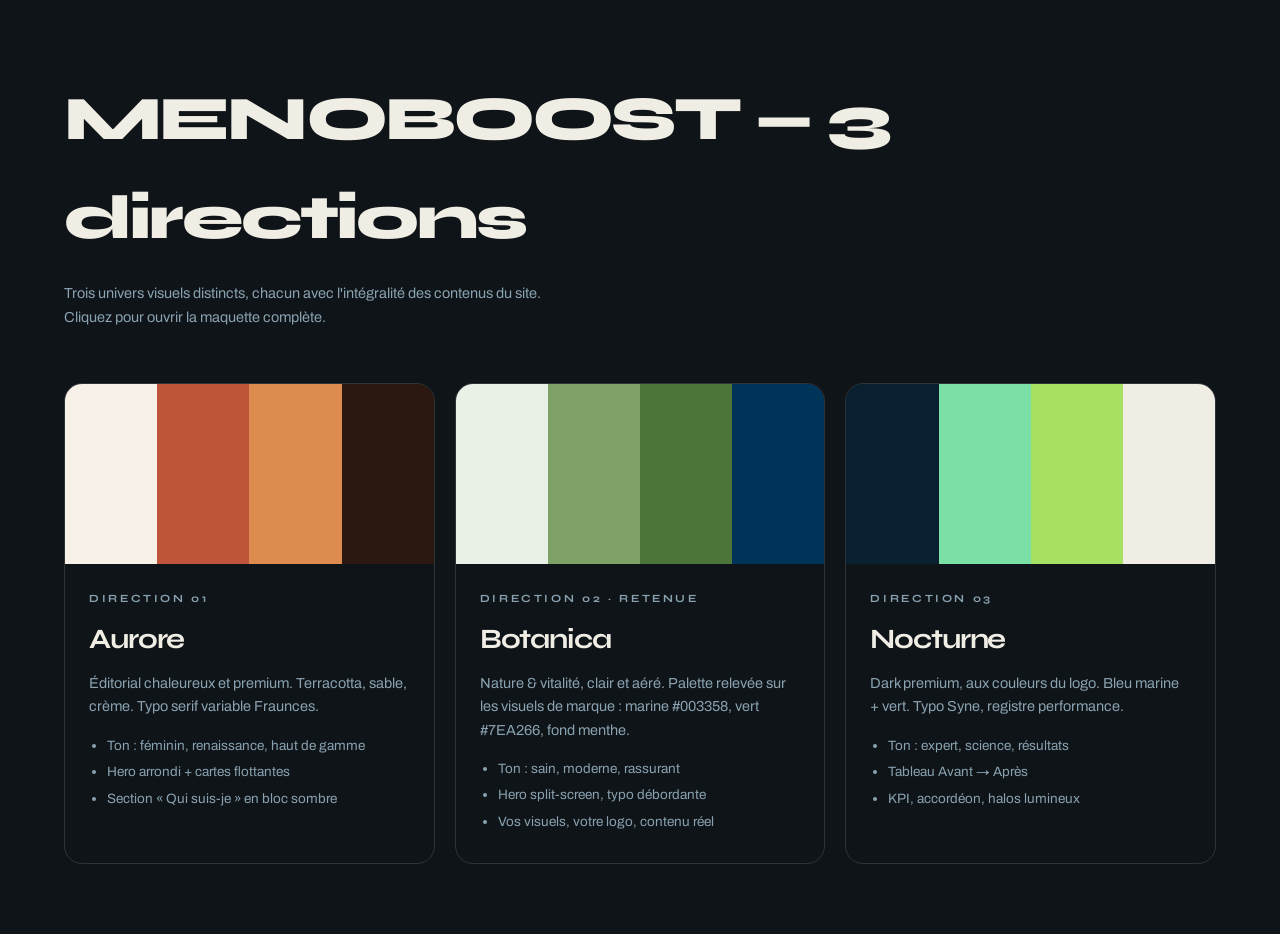
==== index.html @ 181241e4 "files" ====
<!DOCTYPE html>
<html lang="fr">
<head>
<meta charset="utf-8">
<meta name="viewport" content="width=device-width, initial-scale=1">
<title>MENOBOOST — 3 directions de maquette</title>
<link href="https://fonts.googleapis.com/css2?family=Syne:wght@400..800&family=Archivo:wght@300..700&display=swap" rel="stylesheet">
<style>
*{box-sizing:border-box;margin:0;padding:0}
body{background:#0E1418;color:#F0EDE5;font-family:"Archivo",sans-serif;padding:70px 5vw;line-height:1.6}
h1{font-family:"Syne";font-size:clamp(34px,5vw,62px);letter-spacing:-.045em;font-weight:800}
.sub{color:#8AA2B0;margin-top:14px;max-width:62ch}
.grid{display:grid;grid-template-columns:repeat(3,1fr);gap:20px;margin-top:54px}
a.card{display:block;border:1px solid rgba(240,237,229,.14);border-radius:18px;overflow:hidden;text-decoration:none;color:inherit;transition:transform .5s cubic-bezier(.16,1,.3,1),border-color .5s}
a.card:hover{transform:translateY(-8px);border-color:rgba(240,237,229,.4)}
.sw{height:180px;display:flex}
.sw i{flex:1}
.b{padding:26px 24px}
.n{font-family:"Syne";font-size:11px;letter-spacing:.24em;text-transform:uppercase;color:#8AA2B0;font-weight:700}
h2{font-family:"Syne";font-size:28px;margin:10px 0 10px;letter-spacing:-.04em}
p{font-size:14.5px;color:#8AA2B0}
ul{margin:16px 0 0 0;padding-left:18px;font-size:13.5px;color:#8AA2B0}
li{margin-bottom:5px}
@media(max-width:900px){.grid{grid-template-columns:1fr}}
</style>
</head>
<body>
<h1>MENOBOOST — 3 directions</h1>
<p class="sub">Trois univers visuels distincts, chacun avec l'intégralité des contenus du site. Cliquez pour ouvrir la maquette complète.</p>
<div class="grid">
  <a class="card" href="maquette-1-aurore.html">
    <div class="sw"><i style="background:#F8F1E7"></i><i style="background:#BE5439"></i><i style="background:#DE8B4F"></i><i style="background:#2B1810"></i></div>
    <div class="b">
      <div class="n">Direction 01</div><h2>Aurore</h2>
      <p>Éditorial chaleureux et premium. Terracotta, sable, crème. Typo serif variable Fraunces.</p>
      <ul><li>Ton : féminin, renaissance, haut de gamme</li><li>Hero arrondi + cartes flottantes</li><li>Section « Qui suis-je » en bloc sombre</li></ul>
    </div>
  </a>
  <a class="card" href="maquette-2-botanica.html">
    <div class="sw"><i style="background:#E9F0E5"></i><i style="background:#7EA266"></i><i style="background:#4C7539"></i><i style="background:#003358"></i></div>
    <div class="b">
      <div class="n">Direction 02 · retenue</div><h2>Botanica</h2>
      <p>Nature &amp; vitalité, clair et aéré. Palette relevée sur les visuels de marque : marine #003358, vert #7EA266, fond menthe.</p>
      <ul><li>Ton : sain, moderne, rassurant</li><li>Hero split-screen, typo débordante</li><li>Vos visuels, votre logo, contenu réel</li></ul>
    </div>
  </a>
  <a class="card" href="maquette-3-nocturne.html">
    <div class="sw"><i style="background:#08202F"></i><i style="background:#7BE0A6"></i><i style="background:#A8E063"></i><i style="background:#F0EDE5"></i></div>
    <div class="b">
      <div class="n">Direction 03</div><h2>Nocturne</h2>
      <p>Dark premium, aux couleurs du logo. Bleu marine + vert. Typo Syne, registre performance.</p>
      <ul><li>Ton : expert, science, résultats</li><li>Tableau Avant → Après</li><li>KPI, accordéon, halos lumineux</li></ul>
    </div>
  </a>
</div>
</body>
</html>
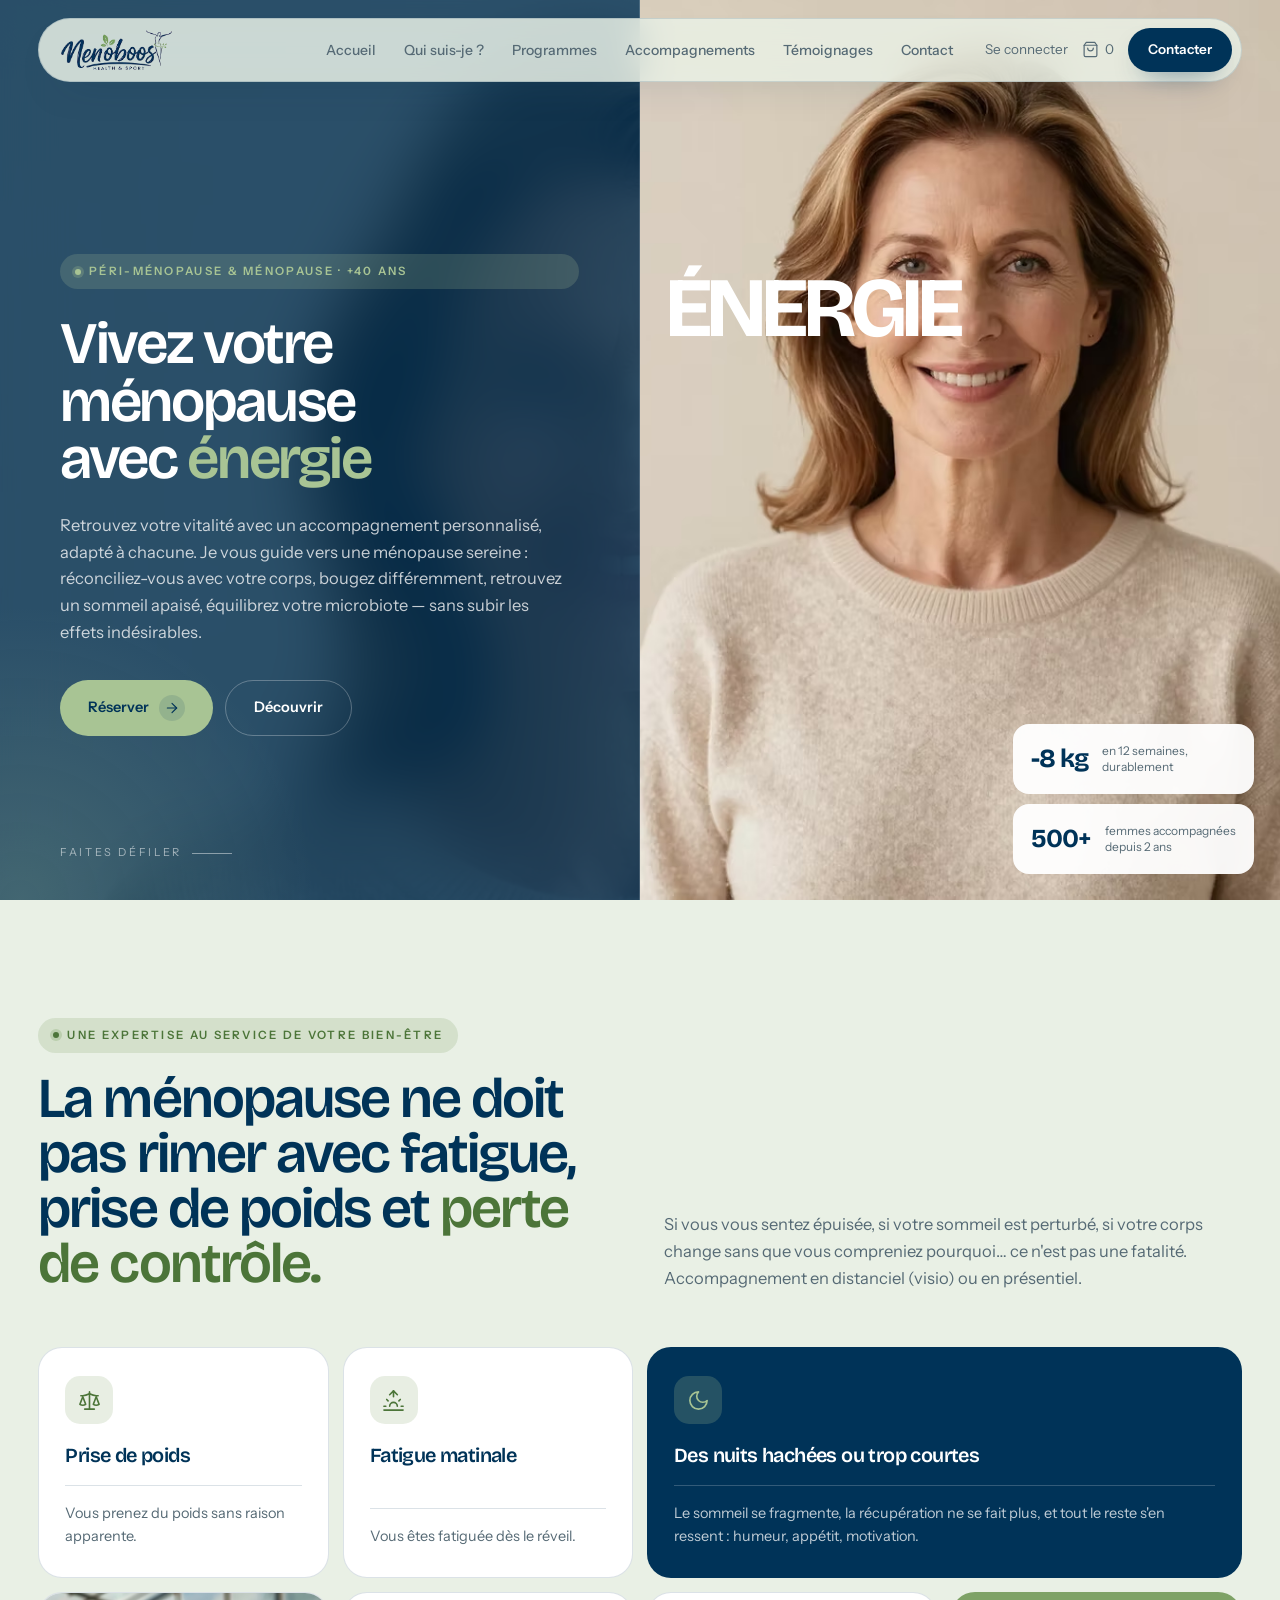
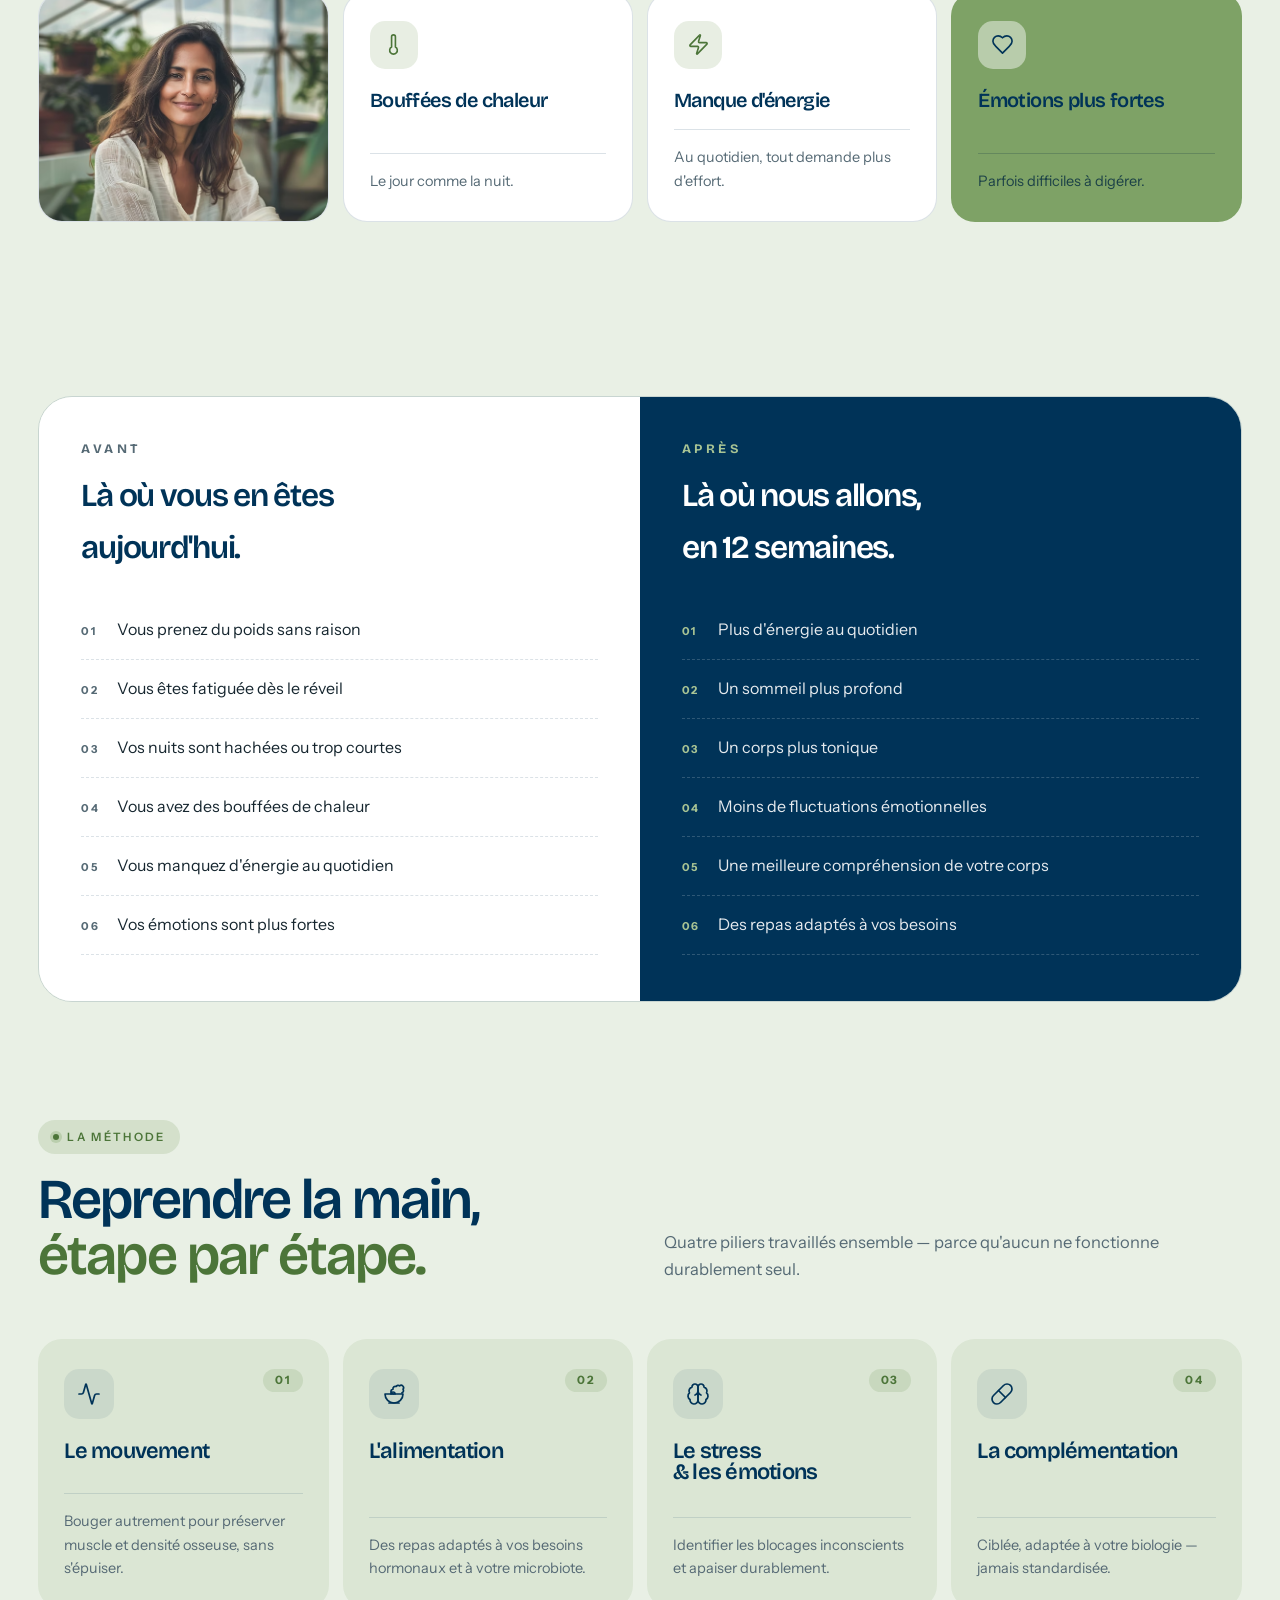
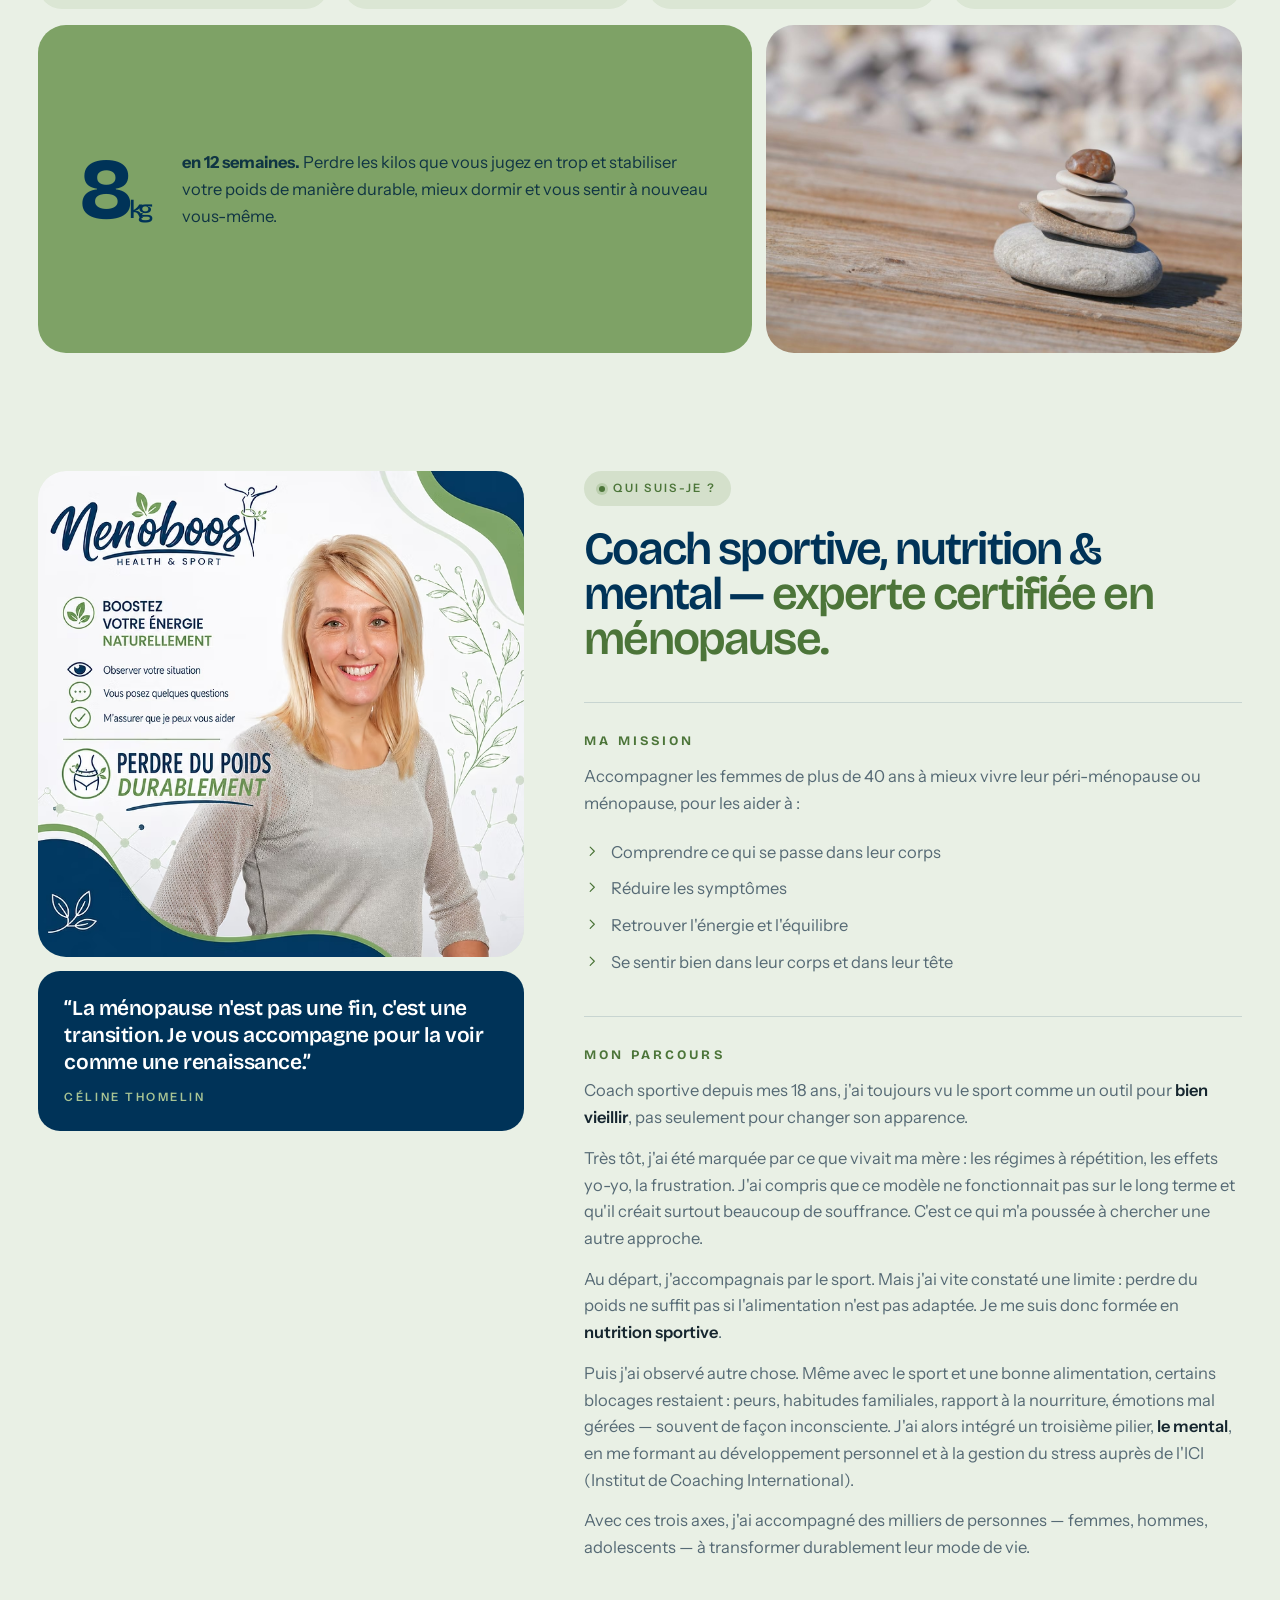
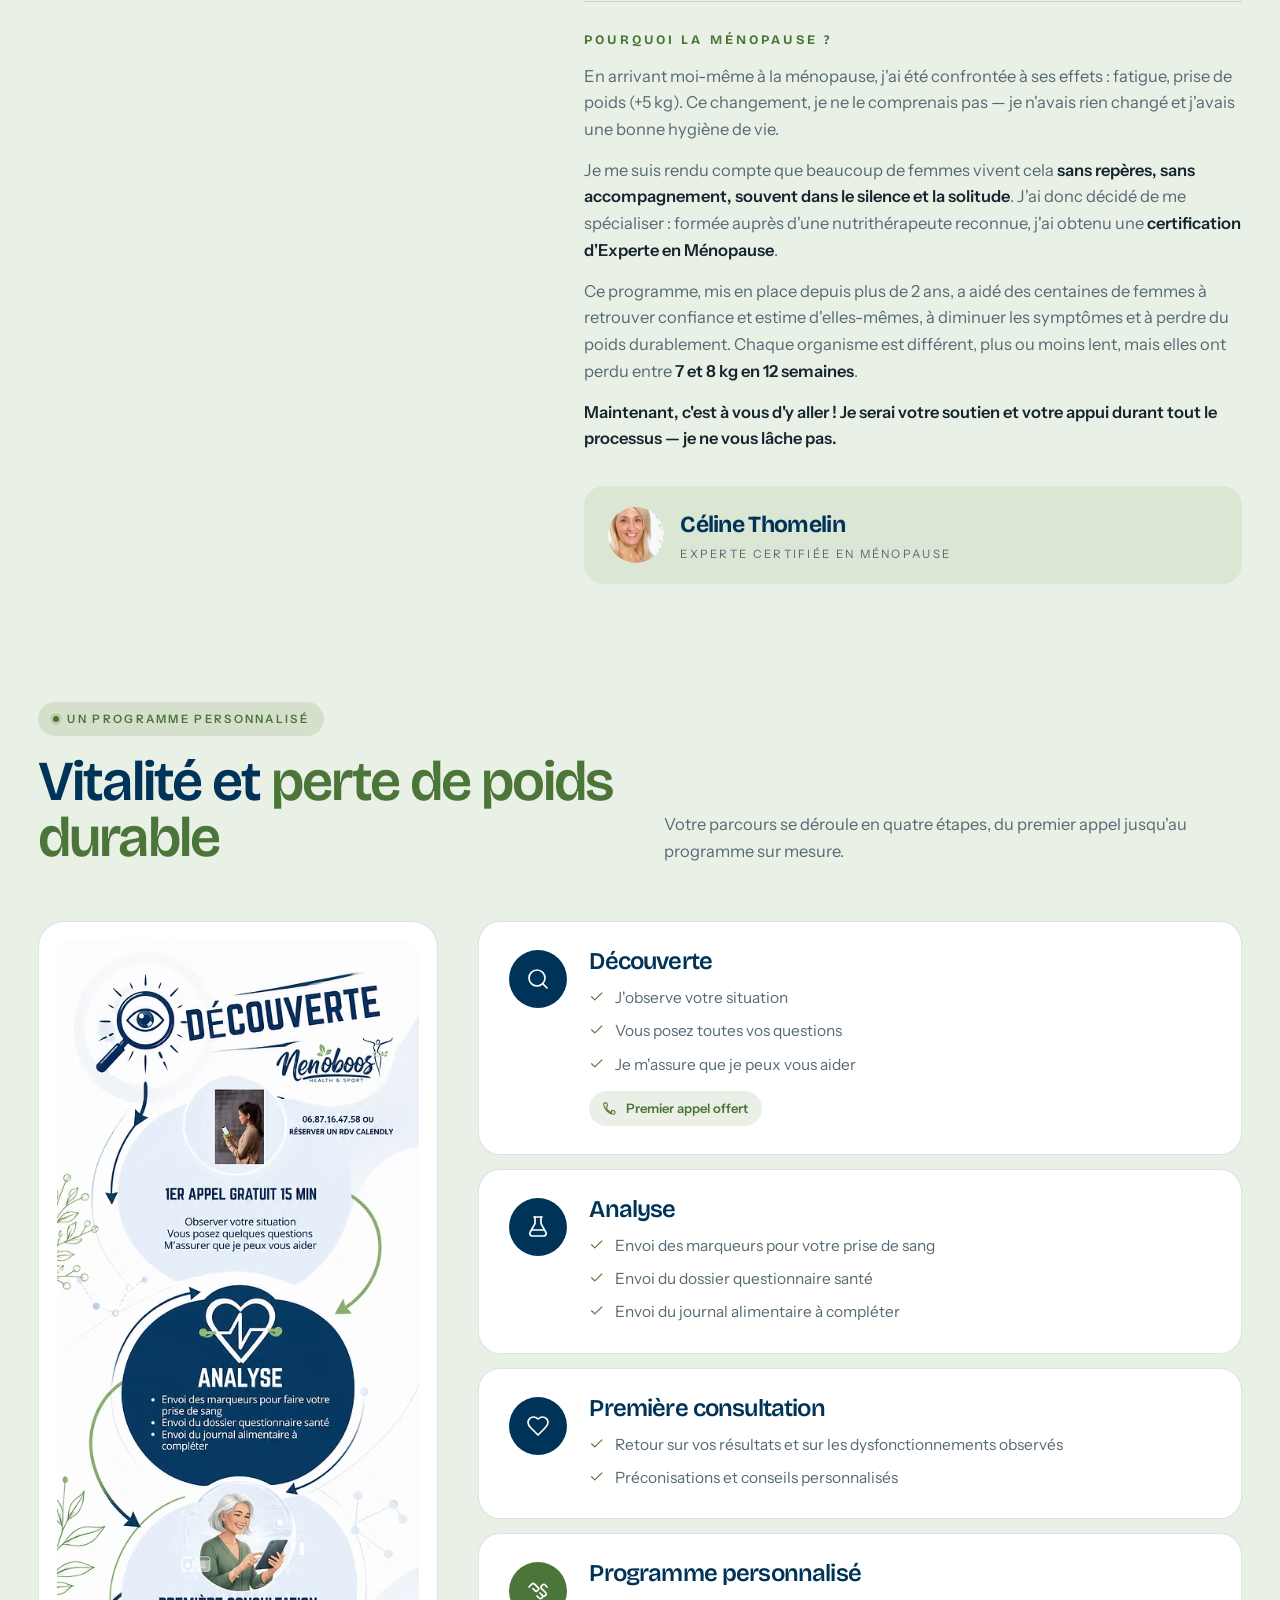
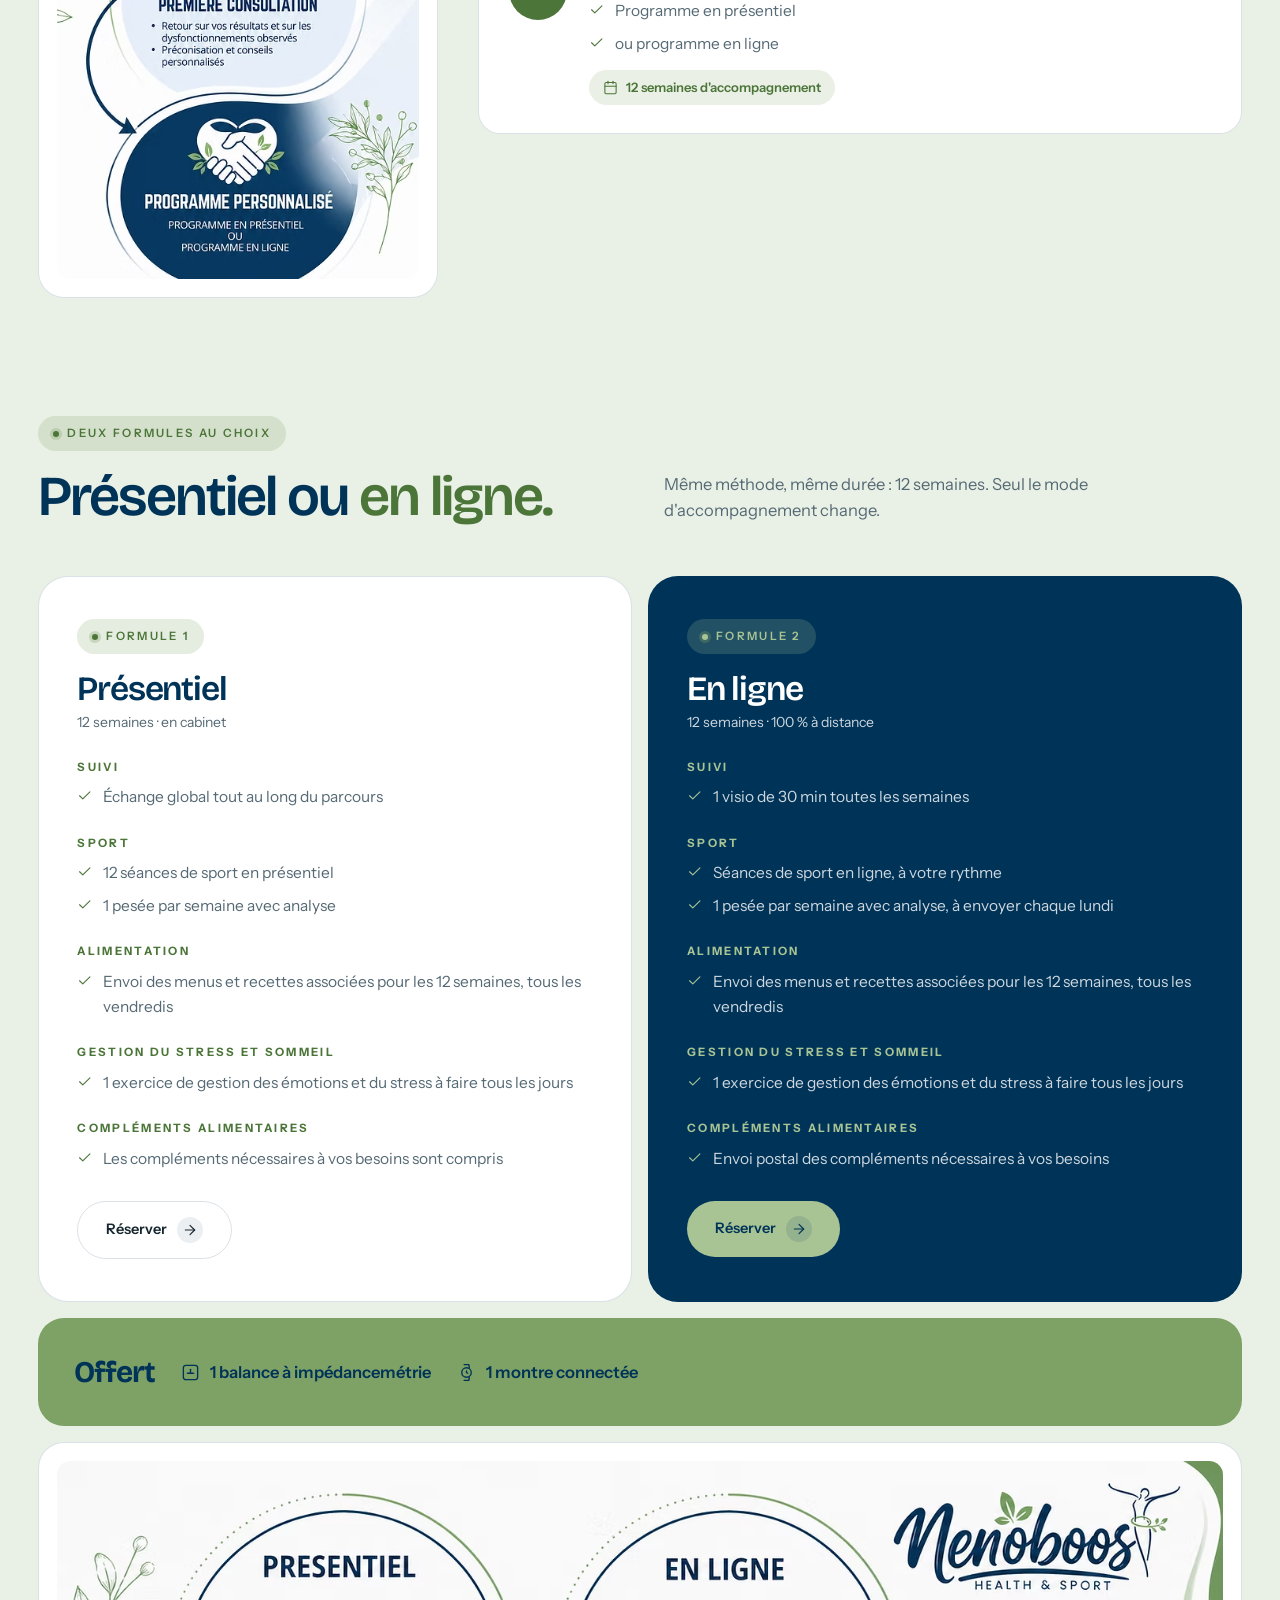
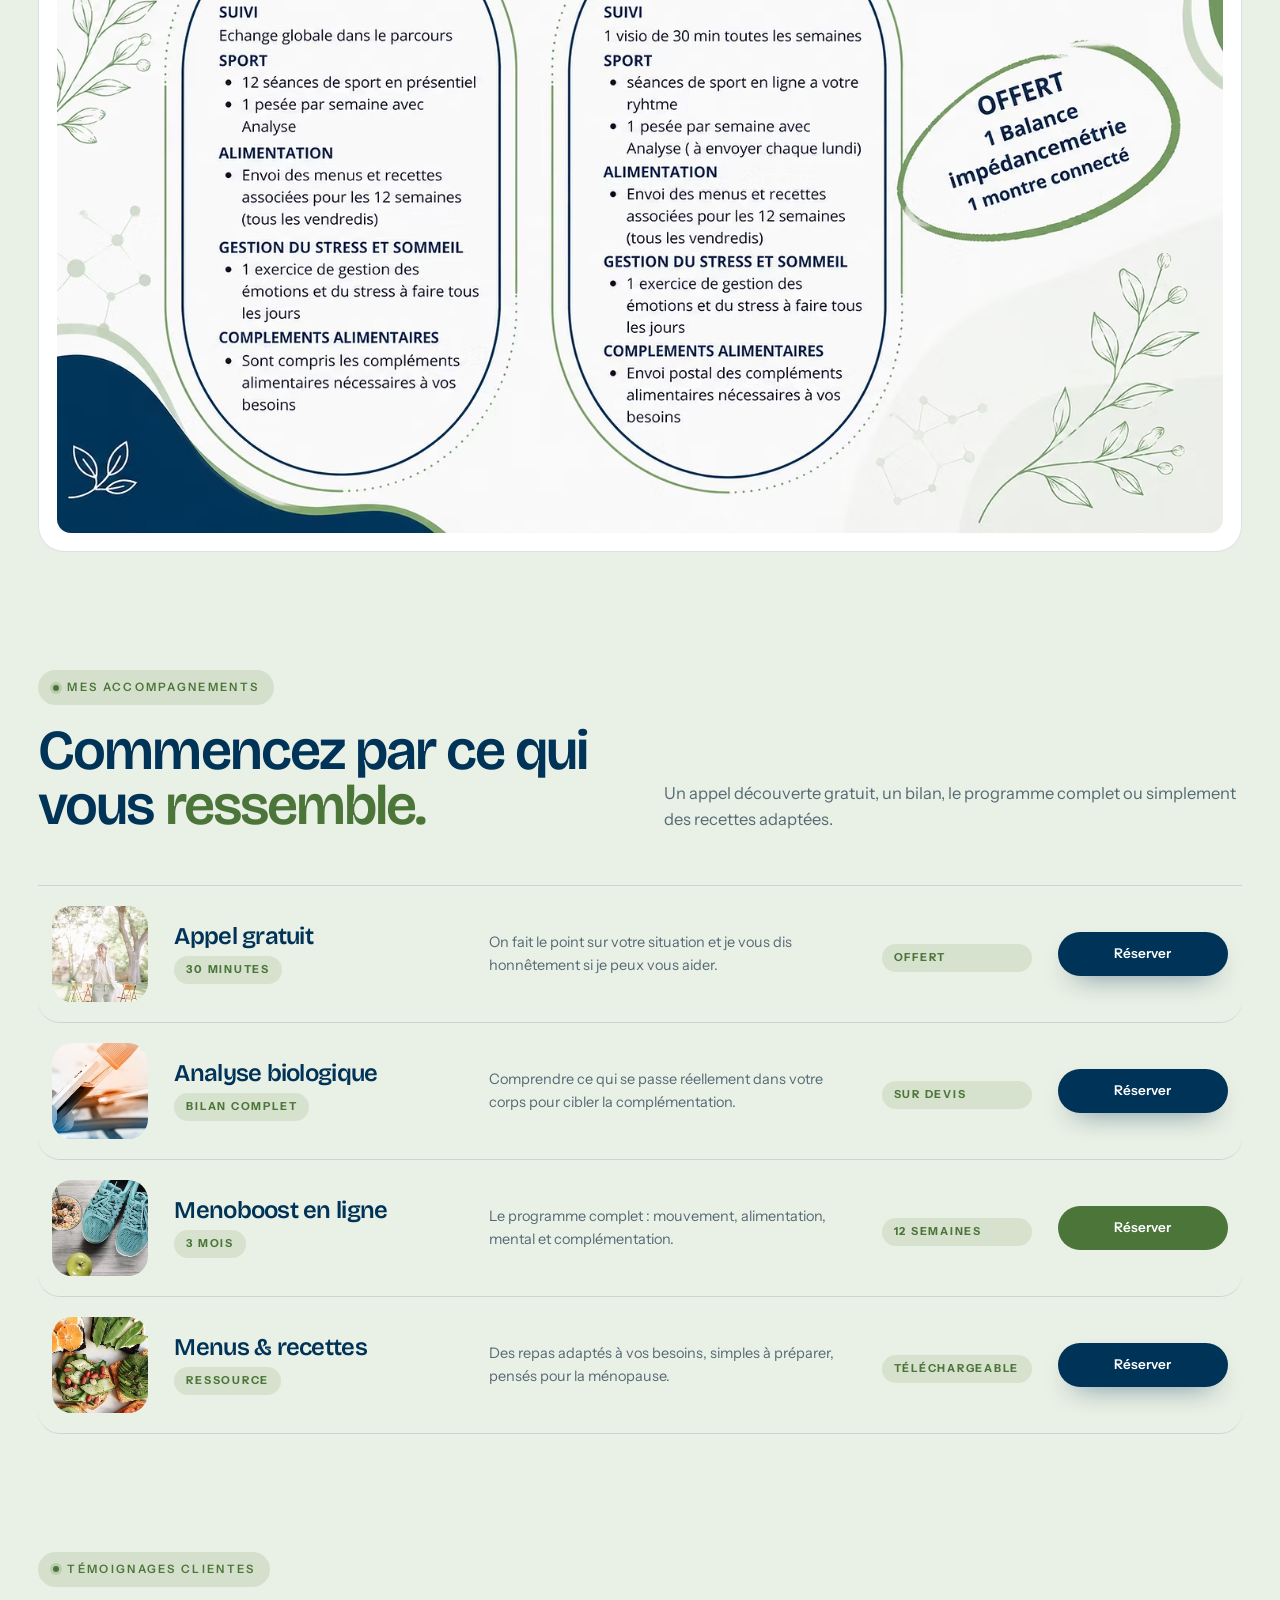
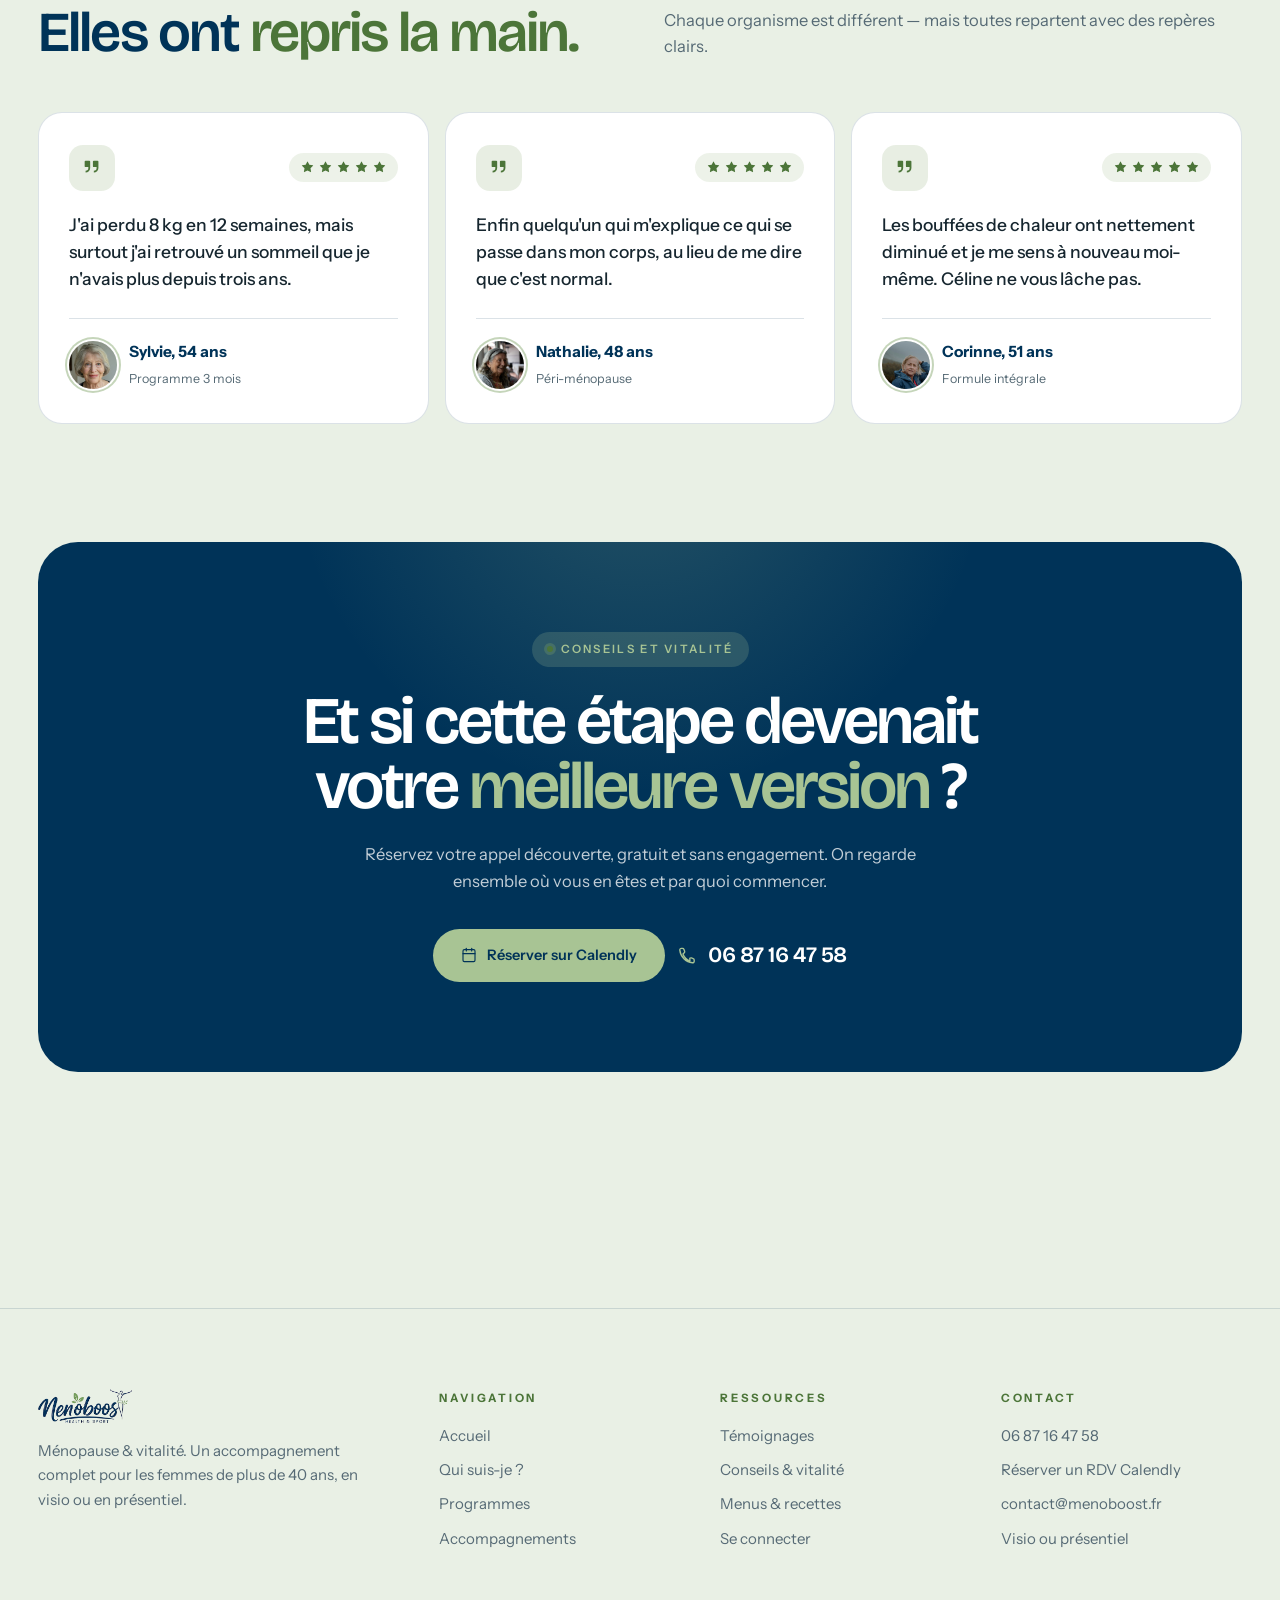
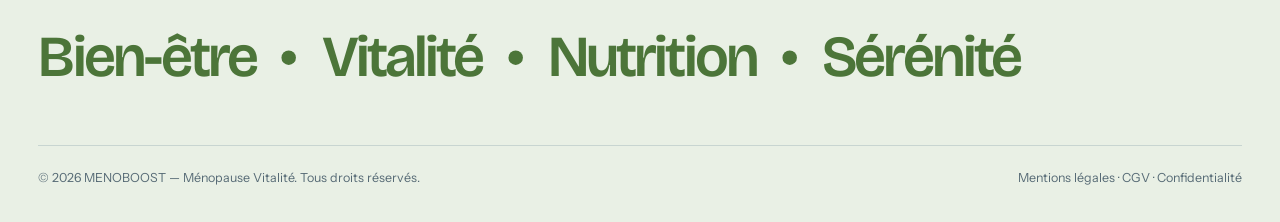
==== commit 78f96966: "files" ====
--- a/index.html
+++ b/index.html
@@ -3,55 +3,730 @@
 <head>
 <meta charset="utf-8">
 <meta name="viewport" content="width=device-width, initial-scale=1">
-<title>MENOBOOST — 3 directions de maquette</title>
-<link href="https://fonts.googleapis.com/css2?family=Syne:wght@400..800&family=Archivo:wght@300..700&display=swap" rel="stylesheet">
+<title>MENOBOOST — Ménopause &amp; Vitalité</title>
+<link rel="icon" href="images/logo-menoboost.png">
+<link rel="preconnect" href="https://fonts.googleapis.com">
+<link rel="preconnect" href="https://fonts.gstatic.com" crossorigin>
+<link href="https://fonts.googleapis.com/css2?family=Bricolage+Grotesque:opsz,wght@12..96,200..800&family=Instrument+Sans:ital,wght@0,400..700;1,400..700&display=swap" rel="stylesheet">
 <style>
+:root{
+  /* ----- palette relevee sur les visuels de marque Nenoboost ----- */
+  --navy:#003358;          /* bleu marine du logo */
+  --navy-2:#0A4A76;
+  --navy-900:#00263F;
+  --green:#7EA266;         /* vert feuille du logo (aplats) */
+  --green-dp:#4C7539;      /* vert fonce : texte et boutons sur fond clair */
+  --green-lt:#A8C494;      /* vert clair : accents sur fond marine */
+  --mint:#E9F0E5;          /* fond de page */
+  --mint-2:#DBE6D4;
+  --ink:#16262F;
+  --muted:#566A75;
+  --line:rgba(0,51,88,.14);
+  --e:cubic-bezier(.19,1,.22,1);
+}
 *{box-sizing:border-box;margin:0;padding:0}
-body{background:#0E1418;color:#F0EDE5;font-family:"Archivo",sans-serif;padding:70px 5vw;line-height:1.6}
-h1{font-family:"Syne";font-size:clamp(34px,5vw,62px);letter-spacing:-.045em;font-weight:800}
-.sub{color:#8AA2B0;margin-top:14px;max-width:62ch}
-.grid{display:grid;grid-template-columns:repeat(3,1fr);gap:20px;margin-top:54px}
-a.card{display:block;border:1px solid rgba(240,237,229,.14);border-radius:18px;overflow:hidden;text-decoration:none;color:inherit;transition:transform .5s cubic-bezier(.16,1,.3,1),border-color .5s}
-a.card:hover{transform:translateY(-8px);border-color:rgba(240,237,229,.4)}
-.sw{height:180px;display:flex}
-.sw i{flex:1}
-.b{padding:26px 24px}
-.n{font-family:"Syne";font-size:11px;letter-spacing:.24em;text-transform:uppercase;color:#8AA2B0;font-weight:700}
-h2{font-family:"Syne";font-size:28px;margin:10px 0 10px;letter-spacing:-.04em}
-p{font-size:14.5px;color:#8AA2B0}
-ul{margin:16px 0 0 0;padding-left:18px;font-size:13.5px;color:#8AA2B0}
-li{margin-bottom:5px}
-@media(max-width:900px){.grid{grid-template-columns:1fr}}
+html{scroll-behavior:smooth}
+body{background:var(--mint);color:var(--ink);font-family:"Instrument Sans",sans-serif;font-size:16.5px;line-height:1.62;-webkit-font-smoothing:antialiased;overflow-x:hidden}
+h1,h2,h3,h4{font-family:"Bricolage Grotesque",sans-serif;font-weight:600;line-height:.98;letter-spacing:-.035em}
+a{color:inherit;text-decoration:none}
+img{display:block;max-width:100%}
+.wrap{width:min(1320px,94vw);margin-inline:auto}
+.serif{color:var(--green-dp)}
+
+svg.i{width:1em;height:1em;stroke:currentColor;stroke-width:1.7;fill:none;stroke-linecap:round;stroke-linejoin:round;flex:none}
+svg.i.fill{fill:currentColor;stroke:none}
+.ic-sm{width:16px;height:16px;margin-top:4px;flex:0 0 16px}
+
+.tag{display:inline-flex;align-items:center;gap:8px;font-size:11.5px;letter-spacing:.2em;text-transform:uppercase;font-weight:600;color:var(--green-dp);background:rgba(126,162,102,.2);padding:8px 15px;border-radius:999px}
+.tag::before{content:"";width:6px;height:6px;border-radius:50%;background:var(--green-dp);box-shadow:0 0 0 3px rgba(126,162,102,.3)}
+
+.ph{position:relative;overflow:hidden;background:var(--mint-2)}
+.ph img{width:100%;height:100%;object-fit:cover}
+/* visuels de type infographie : jamais recadres */
+.figure{background:#fff;border:1px solid var(--line);border-radius:26px;padding:18px;overflow:hidden}
+.figure img{width:100%;height:auto;border-radius:14px}
+
+/* NAV */
+header{position:fixed;top:18px;left:0;right:0;z-index:200}
+.nav{background:rgba(233,240,229,.85);backdrop-filter:blur(18px) saturate(1.3);border:1px solid var(--line);border-radius:999px;display:flex;align-items:center;gap:30px;padding:9px 9px 9px 22px;box-shadow:0 18px 40px -28px rgba(0,51,88,.5)}
+.logo img{height:40px;width:auto}
+.logo.sm img{height:34px}
+nav.links{display:flex;gap:24px;margin-left:auto;font-size:14px;font-weight:500;color:var(--muted)}
+nav.links a{padding:6px 2px;transition:color .3s}
+nav.links a:hover{color:var(--navy)}
+.nav-end{display:flex;align-items:center;gap:14px;font-size:13.5px;color:var(--muted)}
+.cart{display:flex;align-items:center;gap:6px}
+.cart svg.i{width:17px;height:17px}
+.btn{display:inline-flex;align-items:center;gap:10px;border-radius:999px;font-weight:600;transition:transform .4s var(--e),background .3s,box-shadow .4s var(--e),border-color .3s;padding:15px 28px;font-size:14.5px}
+.btn:hover{transform:translateY(-2px)}
+.btn svg.i{width:16px;height:16px}
+.btn-dark{background:var(--navy);color:#fff;box-shadow:0 12px 28px -16px rgba(0,51,88,.9)}
+.btn-dark:hover{background:var(--navy-2)}
+.btn-green{background:var(--green-dp);color:#fff}
+.btn-green:hover{background:#5F8A4C;box-shadow:0 14px 32px -16px rgba(76,117,57,.8)}
+.btn-sage{background:var(--green-lt);color:var(--navy)}
+.btn-sage:hover{background:#BDD4AB;box-shadow:0 14px 32px -16px rgba(168,196,148,.9)}
+.btn-out{border:1.5px solid var(--line);color:var(--ink)}
+.btn-out:hover{border-color:var(--navy)}
+.btn-sm{padding:11px 20px;font-size:13.5px}
+.round{width:26px;height:26px;border-radius:50%;background:rgba(0,0,0,.1);display:grid;place-items:center}
+
+/* HERO */
+.hero{min-height:100vh;display:grid;grid-template-columns:1fr 1fr;position:relative;isolation:isolate}
+.hero-bg{position:absolute;inset:0;overflow:hidden;z-index:0;background:var(--mint-2)}
+.hero-bg img{width:100%;height:100%;object-fit:cover;object-position:50% 8%;transform:scaleX(-1)}
+.hero-l{background:rgba(0,51,88,.8);backdrop-filter:blur(30px) saturate(1.25);-webkit-backdrop-filter:blur(30px) saturate(1.25);border-right:1px solid rgba(255,255,255,.16);color:#fff;padding:150px 60px 60px;display:flex;flex-direction:column;justify-content:center;position:relative;overflow:hidden;z-index:2}
+.hero-l::before{content:"";position:absolute;width:640px;height:640px;border-radius:50%;left:-300px;bottom:-320px;background:radial-gradient(circle,rgba(168,196,148,.2),transparent 65%)}
+.hero-l>*{position:relative}
+.hero-l .tag{background:rgba(168,196,148,.2);color:var(--green-lt)}
+.hero-l .tag::before{background:var(--green-lt);box-shadow:0 0 0 3px rgba(168,196,148,.25)}
+.hero h1{font-size:clamp(42px,4.6vw,76px);margin-top:26px;font-weight:600;letter-spacing:-.04em}
+.hero h1 .green{color:var(--green-lt)}
+
+.hero-l p{margin-top:24px;max-width:46ch;color:rgba(255,255,255,.76);font-size:16.5px}
+.hero-cta{display:flex;gap:12px;margin-top:34px;flex-wrap:wrap}
+.hero-r{position:relative;overflow:hidden;z-index:1}
+.hero-r .ph{position:absolute;inset:0}
+.hero-r .ph img{object-position:50% 12%}
+.hero-over{position:absolute;left:4%;top:30%;font-family:"Bricolage Grotesque";font-size:clamp(52px,6.6vw,110px);font-weight:700;letter-spacing:-.05em;color:#fff;line-height:.9;z-index:3;pointer-events:none}
+.hero-badges{position:absolute;right:26px;bottom:26px;display:grid;gap:10px;z-index:4}
+.bdg{background:rgba(255,255,255,.95);backdrop-filter:blur(10px);border-radius:16px;padding:14px 18px;display:flex;align-items:center;gap:14px;min-width:220px}
+.bdg .n{font-family:"Bricolage Grotesque";font-size:26px;font-weight:700;letter-spacing:-.04em;color:var(--navy)}
+.bdg .l{font-size:12px;color:var(--muted);line-height:1.3}
+.scroll-hint{position:absolute;left:60px;bottom:38px;font-size:11px;letter-spacing:.24em;text-transform:uppercase;color:rgba(255,255,255,.55);z-index:5;display:flex;align-items:center;gap:10px}
+.scroll-hint::after{content:"";width:40px;height:1px;background:rgba(255,255,255,.45);animation:grow 2s var(--e) infinite}
+@keyframes grow{0%,100%{width:20px;opacity:.4}50%{width:52px;opacity:1}}
+
+section{padding:118px 0}
+.sec-head{display:grid;grid-template-columns:1fr 1fr;gap:48px;align-items:end}
+.sec-head h2{font-size:clamp(34px,4.4vw,62px);margin-top:18px;color:var(--navy)}
+.sec-head h2 .serif{color:var(--green-dp)}
+.sec-head p{color:var(--muted);max-width:52ch}
+.rv{opacity:0;transform:translateY(30px);transition:opacity 1s var(--e),transform 1s var(--e)}
+.rv.in{opacity:1;transform:none}
+
+/* BENTO */
+.bento{display:grid;grid-template-columns:repeat(4,1fr);grid-auto-rows:minmax(200px,1fr);gap:14px;margin-top:56px}
+.bx{background:#fff;border:1px solid var(--line);border-radius:24px;padding:28px 26px;display:flex;flex-direction:column;align-items:flex-start;position:relative;overflow:hidden;transition:transform .5s var(--e),box-shadow .5s var(--e),border-color .5s var(--e)}
+.bx::after{content:"";position:absolute;right:-70px;bottom:-90px;width:210px;height:210px;border-radius:50%;background:radial-gradient(circle,rgba(126,162,102,.2),transparent 70%);opacity:0;transition:opacity .5s var(--e)}
+.bx:hover::after{opacity:1}
+.bx>*{position:relative;z-index:1}
+.bx:hover{transform:translateY(-6px);box-shadow:0 30px 56px -34px rgba(0,51,88,.4);border-color:rgba(126,162,102,.55)}
+.bx .ic{width:48px;height:48px;border-radius:15px;display:grid;place-items:center;background:rgba(126,162,102,.18);color:var(--green-dp);transition:background .45s var(--e),color .45s var(--e)}
+.bx:hover .ic{background:var(--green-dp);color:#fff}
+.bx .ic svg.i{width:23px;height:23px}
+.bx h4{font-size:20px;margin-top:20px;margin-bottom:18px;font-weight:600;letter-spacing:-.03em;color:var(--navy);line-height:1.12}
+.bx p{font-size:14.5px;color:var(--muted);margin-top:auto;padding-top:16px;width:100%;border-top:1px solid var(--line)}
+.bx.span2{grid-column:span 2}
+.bx.dark{background:var(--navy);border-color:transparent}
+.bx.dark h4{color:#fff}
+.bx.dark p{color:rgba(255,255,255,.74);border-top-color:rgba(255,255,255,.2)}
+.bx.dark .ic{background:rgba(168,196,148,.22);color:var(--green-lt)}
+.bx.dark:hover .ic{background:var(--green-lt);color:var(--navy)}
+.bx.dark:hover{border-color:rgba(168,196,148,.5)}
+.bx.green{background:var(--green);border-color:transparent}
+.bx.green h4{color:var(--navy)}
+.bx.green p{color:rgba(0,38,63,.78);border-top-color:rgba(0,38,63,.2)}
+.bx.green .ic{background:rgba(255,255,255,.45);color:var(--navy)}
+.bx.green:hover .ic{background:var(--navy);color:#fff}
+.bx.photo{padding:0;overflow:hidden;position:relative;min-height:170px}
+.bx.photo .ph{position:absolute;inset:0}
+
+/* AVANT / APRES */
+.split{display:grid;grid-template-columns:1fr 1fr;border-radius:34px;overflow:hidden;margin-top:56px;border:1px solid var(--line)}
+.sp{padding:46px 42px;background:#fff}
+.sp.after{background:var(--navy);color:#fff}
+.sp h3{font-size:13px;letter-spacing:.26em;text-transform:uppercase;font-weight:700;color:var(--muted)}
+.sp.after h3{color:var(--green-lt)}
+.sp .headline{font-family:"Bricolage Grotesque";font-size:32px;margin-top:14px;letter-spacing:-.04em;font-weight:600;color:var(--navy)}
+.sp.after .headline{color:#fff}
+.sp ul{list-style:none;margin-top:28px}
+.sp li{padding:16px 0;border-bottom:1px dashed var(--line);display:flex;gap:14px;align-items:baseline;font-size:16px}
+.sp.after li{border-color:rgba(255,255,255,.18);color:rgba(255,255,255,.9)}
+.sp li i{font-style:normal;font-size:11px;letter-spacing:.1em;color:var(--muted);font-weight:700;min-width:22px}
+.sp.after li i{color:var(--green-lt)}
+
+/* PILIERS */
+.piliers{margin-top:56px;display:grid;grid-template-columns:repeat(4,1fr);gap:14px}
+.pil{border-radius:24px;padding:30px 26px 28px;background:var(--mint-2);position:relative;display:flex;flex-direction:column;min-height:270px;transition:background .45s var(--e),transform .45s var(--e)}
+.pil:hover{background:var(--navy);transform:translateY(-6px)}
+.pil:hover h4{color:#fff}
+.pil:hover p{color:rgba(255,255,255,.74);border-top-color:rgba(255,255,255,.2)}
+.pil:hover .n{color:var(--green-lt);background:rgba(168,196,148,.22)}
+.pil:hover .ic{background:rgba(168,196,148,.22);color:var(--green-lt)}
+.pil .ic{width:50px;height:50px;border-radius:15px;display:grid;place-items:center;background:rgba(0,51,88,.08);color:var(--navy);transition:all .45s var(--e)}
+.pil .ic svg.i{width:24px;height:24px}
+.pil .n{position:absolute;top:30px;right:26px;font-size:11.5px;font-weight:700;letter-spacing:.16em;color:var(--green-dp);background:rgba(126,162,102,.2);padding:6px 12px;border-radius:999px;line-height:1;transition:all .45s}
+.pil h4{font-size:22px;margin-top:22px;margin-bottom:18px;font-weight:600;color:var(--navy);transition:color .45s}
+.pil p{font-size:14.5px;color:var(--muted);margin-top:auto;padding-top:16px;border-top:1px solid rgba(0,51,88,.12);transition:color .45s,border-color .45s}
+
+.result{margin-top:16px;display:grid;grid-template-columns:1.2fr .8fr;gap:14px}
+.result .box{background:var(--green);border-radius:28px;padding:40px 42px;display:flex;gap:34px;align-items:center;flex-wrap:wrap}
+.result .kpi{font-family:"Bricolage Grotesque";font-size:86px;line-height:.85;font-weight:700;letter-spacing:-.06em;color:var(--navy)}
+.result .kpi small{font-size:26px;font-weight:500}
+.result .box p{flex:1;min-width:260px;color:rgba(0,38,63,.88);font-size:16.5px}
+.result .ph{border-radius:28px;min-height:190px}
+
+/* PARCOURS */
+.parcours{display:grid;grid-template-columns:400px 1fr;gap:40px;align-items:start;margin-top:56px}
+.parcours .figure{position:sticky;top:120px}
+.steps{display:grid;gap:14px}
+.step{background:#fff;border:1px solid var(--line);border-radius:22px;padding:28px 30px;display:grid;grid-template-columns:58px 1fr;gap:22px;align-items:start;transition:transform .45s var(--e),box-shadow .45s var(--e)}
+.step:hover{transform:translateX(6px);box-shadow:0 24px 46px -30px rgba(0,51,88,.45)}
+.step .num{width:58px;height:58px;border-radius:50%;background:var(--navy);color:#fff;display:grid;place-items:center;font-family:"Bricolage Grotesque";font-size:20px;font-weight:700}
+.step:nth-child(4) .num{background:var(--green-dp)}
+.step h4{font-size:24px;color:var(--navy);font-weight:600}
+.step ul{list-style:none;margin-top:12px;display:grid;gap:8px}
+.step li{display:flex;gap:10px;align-items:flex-start;font-size:15.5px;color:var(--muted)}
+.step li svg.i{color:var(--green-dp)}
+.step .note{margin-top:14px;display:inline-flex;align-items:center;gap:8px;font-size:13px;font-weight:600;color:var(--green-dp);background:rgba(126,162,102,.16);padding:7px 14px;border-radius:999px}
+.step .note svg.i{width:15px;height:15px}
+
+/* FORMULES */
+.formules{display:grid;grid-template-columns:1fr 1fr;gap:16px;margin-top:52px}
+.fm{border-radius:30px;padding:42px 38px;background:#fff;border:1px solid var(--line);transition:transform .5s var(--e),box-shadow .5s var(--e)}
+.fm:hover{transform:translateY(-8px);box-shadow:0 40px 70px -40px rgba(0,51,88,.45)}
+.fm h3{font-size:34px;margin:18px 0 6px;font-weight:600;color:var(--navy)}
+.fm .dur{font-size:14px;color:var(--muted)}
+.fm .grp{margin-top:24px}
+.fm .grp h5{font-size:11.5px;letter-spacing:.2em;text-transform:uppercase;font-weight:700;color:var(--green-dp);margin-bottom:8px}
+.fm ul{list-style:none;display:grid;gap:8px}
+.fm li{display:flex;gap:10px;align-items:flex-start;font-size:15.5px;color:var(--muted)}
+.fm li svg.i{color:var(--green-dp)}
+.fm .btn{margin-top:30px}
+.fm.hi{background:var(--navy);border-color:transparent}
+.fm.hi h3{color:#fff}
+.fm.hi .dur,.fm.hi li{color:rgba(255,255,255,.8)}
+.fm.hi .grp h5{color:var(--green-lt)}
+.fm.hi li svg.i{color:var(--green-lt)}
+.fm.hi .tag{background:rgba(168,196,148,.2);color:var(--green-lt)}
+.fm.hi .tag::before{background:var(--green-lt)}
+.offert{margin-top:16px;background:var(--green);border-radius:26px;padding:30px 36px;display:flex;align-items:center;gap:26px;flex-wrap:wrap}
+.offert .lab{font-family:"Bricolage Grotesque";font-size:30px;font-weight:700;letter-spacing:-.04em;color:var(--navy)}
+.offert ul{list-style:none;display:flex;gap:26px;flex-wrap:wrap}
+.offert li{display:flex;gap:10px;align-items:center;color:var(--navy);font-weight:600}
+.offert li svg.i{width:19px;height:19px}
+
+/* ACCOMPAGNEMENTS */
+.rows{margin-top:52px;border-top:1px solid var(--line)}
+.row{display:grid;grid-template-columns:96px 1.1fr 1.4fr 150px 170px;gap:26px;align-items:center;padding:20px 14px;border-bottom:1px solid var(--line);border-radius:22px;transition:background .4s var(--e),padding .4s var(--e),box-shadow .4s var(--e)}
+.row:hover{background:#fff;padding-left:24px;padding-right:24px;box-shadow:0 24px 46px -34px rgba(0,51,88,.4);border-bottom-color:transparent}
+.row .ph{width:96px;height:96px;border-radius:20px}
+.row h4{font-size:24px;font-weight:600;letter-spacing:-.03em;color:var(--navy)}
+.row .d{font-size:14.5px;color:var(--muted)}
+.row .meta{display:inline-flex;align-items:center;margin-top:8px;padding:5px 12px;border-radius:999px;background:rgba(126,162,102,.18);font-size:11px;letter-spacing:.16em;text-transform:uppercase;color:var(--green-dp);font-weight:700}
+.row .btn{justify-content:center}
+
+/* TEMOIGNAGES */
+.tcards{display:grid;grid-template-columns:repeat(3,1fr);gap:16px;margin-top:52px}
+.tc{background:#fff;border:1px solid var(--line);border-radius:24px;padding:32px 30px;display:flex;flex-direction:column;transition:transform .5s var(--e),box-shadow .5s var(--e),border-color .5s var(--e)}
+.tc:hover{transform:translateY(-6px);box-shadow:0 30px 56px -36px rgba(0,51,88,.4);border-color:rgba(126,162,102,.5)}
+.tc-top{display:flex;align-items:center;justify-content:space-between;gap:14px}
+.tc .qm{width:46px;height:46px;border-radius:14px;display:grid;place-items:center;background:rgba(126,162,102,.18);color:var(--green-dp)}
+.tc .qm svg.i{width:22px;height:22px}
+.stars{display:flex;gap:3px;color:var(--green-dp);background:rgba(126,162,102,.14);padding:7px 11px;border-radius:999px}
+.stars svg.i{width:15px;height:15px}
+.tc p{margin-top:20px;font-size:17.5px;line-height:1.55;flex:1;color:var(--ink);font-weight:500}
+.tc .who{display:flex;align-items:center;gap:12px;margin-top:26px;padding-top:20px;border-top:1px solid var(--line)}
+.tc .av{width:48px;height:48px;border-radius:50%;flex:0 0 48px;box-shadow:0 0 0 2px #fff,0 0 0 4px rgba(126,162,102,.45)}
+.tc b{font-size:15.5px;display:block;color:var(--navy)}
+.tc span{font-size:12.5px;color:var(--muted)}
+
+/* CTA */
+.cta{background:var(--navy);border-radius:40px;padding:90px 60px;color:#fff;position:relative;overflow:hidden;text-align:center}
+.cta::before{content:"";position:absolute;width:800px;height:800px;border-radius:50%;left:50%;translate:-50% 0;top:-500px;background:radial-gradient(circle,rgba(168,196,148,.22),transparent 62%)}
+.cta>*{position:relative}
+.cta h2{font-size:clamp(36px,5.2vw,74px);font-weight:600;letter-spacing:-.045em}
+.cta h2 .green{color:var(--green-lt)}
+.cta p{max-width:52ch;margin:22px auto 0;color:rgba(255,255,255,.76)}
+.cta-actions{margin-top:34px;display:flex;gap:14px;justify-content:center;align-items:center;flex-wrap:wrap}
+.cta .tel{display:inline-flex;align-items:center;gap:10px;font-family:"Bricolage Grotesque";font-size:22px;font-weight:600;letter-spacing:-.02em;color:#fff}
+.cta .tel svg.i{width:19px;height:19px;color:var(--green-lt)}
+
+/* FOOTER */
+footer{padding:80px 0 34px;border-top:1px solid var(--line);margin-top:118px}
+.f-grid{display:grid;grid-template-columns:1.5fr 1fr 1fr 1fr;gap:40px}
+footer h5{font-size:11.5px;letter-spacing:.24em;text-transform:uppercase;color:var(--green-dp);font-weight:700;margin-bottom:16px}
+footer ul{list-style:none;display:grid;gap:10px;font-size:15px;color:var(--muted)}
+footer a:hover{color:var(--navy)}
+.f-words{margin-top:60px;display:flex;flex-wrap:wrap;align-items:center;gap:12px 24px;font-family:"Bricolage Grotesque";font-size:clamp(28px,5vw,58px);font-weight:600;letter-spacing:-.05em;color:var(--green-dp)}
+.f-words b{font-weight:600;color:var(--navy)}
+.f-words svg.i{width:.3em;height:.3em;color:var(--green-dp)}
+.f-bot{margin-top:40px;padding-top:22px;border-top:1px solid var(--line);display:flex;justify-content:space-between;gap:16px;font-size:12.5px;color:var(--muted);flex-wrap:wrap}
+
+@media(max-width:1060px){
+  .hero{grid-template-columns:1fr}
+  .hero-r{min-height:56vh}
+  .hero-bg img{object-position:50% 4%}
+  .hero-l{background:rgba(0,51,88,.88);border-right:0;border-bottom:1px solid rgba(255,255,255,.16)}
+  .hero-over{left:6%;top:auto;bottom:16%}
+  .hero-l{padding:130px 28px 60px}
+  .scroll-hint{display:none}
+  .bento,.piliers{grid-template-columns:1fr 1fr}
+  .split,.about,.formules,.result,.sec-head,.parcours{grid-template-columns:1fr}
+  .about-media,.parcours .figure{position:static}
+  .tcards{grid-template-columns:1fr}
+  .row{grid-template-columns:72px 1fr;gap:18px}
+  .row .ph{width:72px;height:72px;border-radius:18px}
+  .row .d,.row .meta{display:none}
+  .row .btn{grid-column:2}
+  nav.links{display:none}
+  .f-grid{grid-template-columns:1fr 1fr}
+  .cta{padding:60px 24px;border-radius:28px}
+}
+@media(max-width:620px){
+  .nav-end>a:first-child{display:none}
+  .bento,.piliers{grid-template-columns:1fr}.bx.span2{grid-column:span 1}
+  section{padding:78px 0}
+  .step{grid-template-columns:1fr}
+  .offert{padding:24px}
+}
+
+/* ABOUT */
+.about{display:grid;grid-template-columns:.85fr 1.15fr;gap:60px;align-items:start}
+.about-media{position:sticky;top:120px}
+.about-media .ph{border-radius:28px;aspect-ratio:1/1}
+.about-media .quote{margin-top:14px;background:var(--navy);color:#fff;border-radius:22px;padding:24px 26px}
+.about-media .quote p{font-family:"Bricolage Grotesque",sans-serif;font-size:21px;font-weight:600;line-height:1.28;letter-spacing:-.02em}
+.about-media .quote span{display:block;margin-top:12px;font-size:11.5px;letter-spacing:.22em;text-transform:uppercase;color:var(--green-lt);font-family:"Instrument Sans";font-weight:600}
+.about h2{font-size:clamp(30px,3.6vw,50px);letter-spacing:-.04em;color:var(--navy)}
+.about h2 .serif{color:var(--green-dp)}
+.about .block{margin-top:40px;padding-top:32px;border-top:1px solid var(--line)}
+.about .block h3{font-size:13px;letter-spacing:.24em;text-transform:uppercase;font-weight:700;color:var(--green-dp);margin-bottom:16px}
+.about .block p{color:var(--muted);margin-bottom:14px}
+.about .block p strong{color:var(--ink);font-weight:600}
+.mission{list-style:none;display:grid;gap:10px;margin-top:22px}
+.mission li{display:flex;gap:10px;align-items:flex-start;color:var(--muted)}
+.mission li svg.i{color:var(--green-dp)}
+.signature{display:flex;align-items:center;gap:16px;margin-top:34px;padding:20px 24px;background:var(--mint-2);border-radius:20px}
+.signature .ph{width:56px;height:56px;border-radius:50%;flex:0 0 56px}
+.signature .n{font-family:"Bricolage Grotesque",sans-serif;font-weight:700;font-size:23px;letter-spacing:-.03em;color:var(--navy)}
+.signature .r{font-size:11.5px;letter-spacing:.2em;text-transform:uppercase;color:var(--muted);margin-top:2px}
 </style>
 </head>
 <body>
-<h1>MENOBOOST — 3 directions</h1>
-<p class="sub">Trois univers visuels distincts, chacun avec l'intégralité des contenus du site. Cliquez pour ouvrir la maquette complète.</p>
-<div class="grid">
-  <a class="card" href="maquette-1-aurore.html">
-    <div class="sw"><i style="background:#F8F1E7"></i><i style="background:#BE5439"></i><i style="background:#DE8B4F"></i><i style="background:#2B1810"></i></div>
-    <div class="b">
-      <div class="n">Direction 01</div><h2>Aurore</h2>
-      <p>Éditorial chaleureux et premium. Terracotta, sable, crème. Typo serif variable Fraunces.</p>
-      <ul><li>Ton : féminin, renaissance, haut de gamme</li><li>Hero arrondi + cartes flottantes</li><li>Section « Qui suis-je » en bloc sombre</li></ul>
-    </div>
-  </a>
-  <a class="card" href="maquette-2-botanica.html">
-    <div class="sw"><i style="background:#E9F0E5"></i><i style="background:#7EA266"></i><i style="background:#4C7539"></i><i style="background:#003358"></i></div>
-    <div class="b">
-      <div class="n">Direction 02 · retenue</div><h2>Botanica</h2>
-      <p>Nature &amp; vitalité, clair et aéré. Palette relevée sur les visuels de marque : marine #003358, vert #7EA266, fond menthe.</p>
-      <ul><li>Ton : sain, moderne, rassurant</li><li>Hero split-screen, typo débordante</li><li>Vos visuels, votre logo, contenu réel</li></ul>
-    </div>
-  </a>
-  <a class="card" href="maquette-3-nocturne.html">
-    <div class="sw"><i style="background:#08202F"></i><i style="background:#7BE0A6"></i><i style="background:#A8E063"></i><i style="background:#F0EDE5"></i></div>
-    <div class="b">
-      <div class="n">Direction 03</div><h2>Nocturne</h2>
-      <p>Dark premium, aux couleurs du logo. Bleu marine + vert. Typo Syne, registre performance.</p>
-      <ul><li>Ton : expert, science, résultats</li><li>Tableau Avant → Après</li><li>KPI, accordéon, halos lumineux</li></ul>
-    </div>
-  </a>
+
+<svg width="0" height="0" style="position:absolute" aria-hidden="true">
+  <symbol id="i-scale" viewBox="0 0 24 24"><path d="m16 16 3-8 3 8c-.87.65-1.92 1-3 1s-2.13-.35-3-1Z"/><path d="m2 16 3-8 3 8c-.87.65-1.92 1-3 1s-2.13-.35-3-1Z"/><path d="M7 21h10"/><path d="M12 3v18"/><path d="M3 7h2c2 0 5-1 7-2 2 1 5 2 7 2h2"/></symbol>
+  <symbol id="i-sunrise" viewBox="0 0 24 24"><path d="M12 2v6"/><path d="m4.93 10.93 1.41 1.41"/><path d="M2 18h2"/><path d="M20 18h2"/><path d="m19.07 10.93-1.41 1.41"/><path d="M22 22H2"/><path d="m8 6 4-4 4 4"/><path d="M16 18a4 4 0 0 0-8 0"/></symbol>
+  <symbol id="i-moon" viewBox="0 0 24 24"><path d="M12 3a6 6 0 0 0 9 9 9 9 0 1 1-9-9Z"/></symbol>
+  <symbol id="i-thermometer" viewBox="0 0 24 24"><path d="M14 4v10.54a4 4 0 1 1-4 0V4a2 2 0 0 1 4 0Z"/></symbol>
+  <symbol id="i-zap" viewBox="0 0 24 24"><path d="M4 14a1 1 0 0 1-.78-1.63l9.9-10.2a.5.5 0 0 1 .86.46l-1.92 6.02A1 1 0 0 0 13 10h7a1 1 0 0 1 .78 1.63l-9.9 10.2a.5.5 0 0 1-.86-.46l1.92-6.02A1 1 0 0 0 11 14Z"/></symbol>
+  <symbol id="i-heart" viewBox="0 0 24 24"><path d="M19 14c1.49-1.46 3-3.21 3-5.5A5.5 5.5 0 0 0 16.5 3c-1.76 0-3 .5-4.5 2-1.5-1.5-2.74-2-4.5-2A5.5 5.5 0 0 0 2 8.5c0 2.3 1.5 4.05 3 5.5l7 7Z"/></symbol>
+  <symbol id="i-activity" viewBox="0 0 24 24"><path d="M22 12h-2.48a2 2 0 0 0-1.93 1.46l-2.35 8.36a.25.25 0 0 1-.48 0L9.24 2.18a.25.25 0 0 0-.48 0l-2.35 8.36A2 2 0 0 1 4.49 12H2"/></symbol>
+  <symbol id="i-salad" viewBox="0 0 24 24"><path d="M7 21h10"/><path d="M12 21a9 9 0 0 0 9-9H3a9 9 0 0 0 9 9Z"/><path d="M11.38 12a2.4 2.4 0 0 1-.4-4.77 2.4 2.4 0 0 1 3.2-2.77 2.4 2.4 0 0 1 3.47-.63 2.4 2.4 0 0 1 3.37 3.37 2.4 2.4 0 0 1-1.1 3.7"/><path d="M13 12a2 2 0 0 0-4 0"/></symbol>
+  <symbol id="i-brain" viewBox="0 0 24 24"><path d="M12 5a3 3 0 1 0-5.997.125 4 4 0 0 0-2.526 5.77 4 4 0 0 0 .556 6.588A4 4 0 1 0 12 18Z"/><path d="M12 5a3 3 0 1 1 5.997.125 4 4 0 0 1 2.526 5.77 4 4 0 0 1-.556 6.588A4 4 0 1 1 12 18Z"/><path d="M15 13a4.5 4.5 0 0 1-3-4 4.5 4.5 0 0 1-3 4"/></symbol>
+  <symbol id="i-pill" viewBox="0 0 24 24"><path d="m10.5 20.5 10-10a4.95 4.95 0 1 0-7-7l-10 10a4.95 4.95 0 1 0 7 7Z"/><path d="m8.5 8.5 7 7"/></symbol>
+  <symbol id="i-check" viewBox="0 0 24 24"><path d="M20 6 9 17l-5-5"/></symbol>
+  <symbol id="i-arrow-right" viewBox="0 0 24 24"><path d="M5 12h14"/><path d="m12 5 7 7-7 7"/></symbol>
+  <symbol id="i-chevron-right" viewBox="0 0 24 24"><path d="m9 18 6-6-6-6"/></symbol>
+  <symbol id="i-star" viewBox="0 0 24 24"><path d="M11.55 2.6a.5.5 0 0 1 .9 0l2.5 5.07 5.6.81a.5.5 0 0 1 .28.86l-4.05 3.95.96 5.57a.5.5 0 0 1-.73.53L12 16.76l-5.01 2.63a.5.5 0 0 1-.73-.53l.96-5.57-4.05-3.95a.5.5 0 0 1 .28-.86l5.6-.81Z"/></symbol>
+  <symbol id="i-bag" viewBox="0 0 24 24"><path d="M6 2 3 6v14a2 2 0 0 0 2 2h14a2 2 0 0 0 2-2V6l-3-4Z"/><path d="M3 6h18"/><path d="M16 10a4 4 0 0 1-8 0"/></symbol>
+  <symbol id="i-dot" viewBox="0 0 24 24"><circle cx="12" cy="12" r="10"/></symbol>
+  <symbol id="i-quote" viewBox="0 0 24 24"><path d="M10 4H5a1 1 0 0 0-1 1v5a1 1 0 0 0 1 1h3v1a3 3 0 0 1-3 3v2a5 5 0 0 0 5-5V5a1 1 0 0 0-1-1Zm9 0h-5a1 1 0 0 0-1 1v5a1 1 0 0 0 1 1h3v1a3 3 0 0 1-3 3v2a5 5 0 0 0 5-5V5a1 1 0 0 0-1-1Z"/></symbol>
+  <symbol id="i-phone" viewBox="0 0 24 24"><path d="M13.83 19a15 15 0 0 1-8.83-8.83l1.64-1.63a2 2 0 0 0 .5-2L6.3 4.3a2 2 0 0 0-2-1.3H3a2 2 0 0 0-2 2.2 18 18 0 0 0 16 16 2 2 0 0 0 2.2-2v-1.3a2 2 0 0 0-1.3-2l-2.25-.83a2 2 0 0 0-2 .5Z"/></symbol>
+  <symbol id="i-calendar" viewBox="0 0 24 24"><path d="M8 2v4"/><path d="M16 2v4"/><rect width="18" height="18" x="3" y="4" rx="2"/><path d="M3 10h18"/></symbol>
+  <symbol id="i-scale-2" viewBox="0 0 24 24"><rect width="18" height="18" x="3" y="3" rx="3"/><path d="M8 13h8"/><path d="M12 8v5"/></symbol>
+  <symbol id="i-watch" viewBox="0 0 24 24"><circle cx="12" cy="12" r="6"/><path d="M12 10v2l1.5 1"/><path d="M9 2h6l.5 4"/><path d="M9 22h6l.5-4"/></symbol>
+  <symbol id="i-search" viewBox="0 0 24 24"><circle cx="11" cy="11" r="8"/><path d="m21 21-4.3-4.3"/></symbol>
+  <symbol id="i-flask" viewBox="0 0 24 24"><path d="M9 2v6.2a2 2 0 0 1-.3 1L4 17.5A2.5 2.5 0 0 0 6.1 21h11.8a2.5 2.5 0 0 0 2.1-3.5l-4.7-8.3a2 2 0 0 1-.3-1V2"/><path d="M8 2h8"/><path d="M6.6 15h10.8"/></symbol>
+  <symbol id="i-handshake" viewBox="0 0 24 24"><path d="m11 17 2 2a1 1 0 1 0 3-3"/><path d="m14 14 2.5 2.5a1 1 0 1 0 3-3l-3.9-3.9a2 2 0 0 1 0-2.8l.8-.8a2 2 0 0 1 2.8 0L21 8"/><path d="M3 8l2.8-2.8a2 2 0 0 1 2.8 0l3.9 3.9a1 1 0 0 1 0 1.4l-1.6 1.6a1 1 0 0 1-1.4 0L7 9.6"/></symbol>
+</svg>
+
+<header>
+  <div class="wrap nav">
+    <a href="#" class="logo"><img src="images/logo-menoboost.png" alt="Ménoboost — Health &amp; Sport"></a>
+    <nav class="links">
+      <a href="#">Accueil</a><a href="#about">Qui suis-je ?</a><a href="#programme">Programmes</a>
+      <a href="#accomp">Accompagnements</a><a href="#temoignages">Témoignages</a><a href="#contact">Contact</a>
+    </nav>
+    <div class="nav-end">
+      <a href="#">Se connecter</a>
+      <span class="cart"><svg class="i"><use href="#i-bag"/></svg>0</span>
+      <a href="#contact" class="btn btn-dark btn-sm">Contacter</a>
+    </div>
+  </div>
+</header>
+
+<!-- HERO -->
+<div class="hero">
+  <div class="hero-bg" aria-hidden="true"><img src="images/hero.avif" alt=""></div>
+  <div class="hero-l">
+    <span class="tag">Péri-ménopause &amp; ménopause · +40 ans</span>
+    <h1>Vivez votre<br>ménopause<br>avec <span class="green">énergie</span></h1>
+    <p>Retrouvez votre vitalité avec un accompagnement personnalisé, adapté à chacune. Je vous guide vers une ménopause sereine : réconciliez-vous avec votre corps, bougez différemment, retrouvez un sommeil apaisé, équilibrez votre microbiote — sans subir les effets indésirables.</p>
+    <div class="hero-cta">
+      <a href="#accomp" class="btn btn-sage">Réserver <span class="round" style="background:rgba(0,51,88,.12)"><svg class="i"><use href="#i-arrow-right"/></svg></span></a>
+      <a href="#programme" class="btn btn-out" style="border-color:rgba(255,255,255,.28);color:#fff">Découvrir</a>
+    </div>
+    <div class="scroll-hint">Faites défiler</div>
+  </div>
+  <div class="hero-r">
+    <div class="ph"><img src="images/hero.avif" alt="Femme épanouie à la ménopause" fetchpriority="high"></div>
+    <div class="hero-over">ÉNERGIE</div>
+    <div class="hero-badges">
+      <div class="bdg"><div class="n">-8 kg</div><div class="l">en 12 semaines,<br>durablement</div></div>
+      <div class="bdg"><div class="n">500+</div><div class="l">femmes accompagnées<br>depuis 2 ans</div></div>
+    </div>
+  </div>
 </div>
+
+<!-- EXPERTISE -->
+<section>
+  <div class="wrap">
+    <div class="sec-head rv">
+      <div>
+        <span class="tag">Une expertise au service de votre bien-être</span>
+        <h2>La ménopause ne doit pas rimer avec fatigue, prise de poids et <span class="serif">perte de contrôle.</span></h2>
+      </div>
+      <p>Si vous vous sentez épuisée, si votre sommeil est perturbé, si votre corps change sans que vous compreniez pourquoi… ce n'est pas une fatalité. Accompagnement en distanciel (visio) ou en présentiel.</p>
+    </div>
+
+    <div class="bento rv">
+      <div class="bx"><div class="ic"><svg class="i"><use href="#i-scale"/></svg></div><h4>Prise de poids</h4><p>Vous prenez du poids sans raison apparente.</p></div>
+      <div class="bx"><div class="ic"><svg class="i"><use href="#i-sunrise"/></svg></div><h4>Fatigue matinale</h4><p>Vous êtes fatiguée dès le réveil.</p></div>
+      <div class="bx dark span2"><div class="ic"><svg class="i"><use href="#i-moon"/></svg></div><h4>Des nuits hachées ou trop courtes</h4><p>Le sommeil se fragmente, la récupération ne se fait plus, et tout le reste s'en ressent : humeur, appétit, motivation.</p></div>
+      <div class="bx photo"><div class="ph"><img src="images/serre.avif" alt="Femme dans une serre" loading="lazy"></div></div>
+      <div class="bx"><div class="ic"><svg class="i"><use href="#i-thermometer"/></svg></div><h4>Bouffées de chaleur</h4><p>Le jour comme la nuit.</p></div>
+      <div class="bx"><div class="ic"><svg class="i"><use href="#i-zap"/></svg></div><h4>Manque d'énergie</h4><p>Au quotidien, tout demande plus d'effort.</p></div>
+      <div class="bx green"><div class="ic"><svg class="i"><use href="#i-heart"/></svg></div><h4>Émotions plus fortes</h4><p>Parfois difficiles à digérer.</p></div>
+    </div>
+  </div>
+</section>
+
+<!-- AVANT / APRES -->
+<section style="padding-top:0">
+  <div class="wrap">
+    <div class="split rv">
+      <div class="sp">
+        <h3>Avant</h3>
+        <div class="headline">Là où vous en êtes<br>aujourd'hui.</div>
+        <ul>
+          <li><i>01</i>Vous prenez du poids sans raison</li>
+          <li><i>02</i>Vous êtes fatiguée dès le réveil</li>
+          <li><i>03</i>Vos nuits sont hachées ou trop courtes</li>
+          <li><i>04</i>Vous avez des bouffées de chaleur</li>
+          <li><i>05</i>Vous manquez d'énergie au quotidien</li>
+          <li><i>06</i>Vos émotions sont plus fortes</li>
+        </ul>
+      </div>
+      <div class="sp after">
+        <h3>Après</h3>
+        <div class="headline">Là où nous allons,<br>en 12 semaines.</div>
+        <ul>
+          <li><i>01</i>Plus d'énergie au quotidien</li>
+          <li><i>02</i>Un sommeil plus profond</li>
+          <li><i>03</i>Un corps plus tonique</li>
+          <li><i>04</i>Moins de fluctuations émotionnelles</li>
+          <li><i>05</i>Une meilleure compréhension de votre corps</li>
+          <li><i>06</i>Des repas adaptés à vos besoins</li>
+        </ul>
+      </div>
+    </div>
+  </div>
+</section>
+
+<!-- PILIERS -->
+<section style="padding-top:0">
+  <div class="wrap">
+    <div class="sec-head rv">
+      <div>
+        <span class="tag">La méthode</span>
+        <h2>Reprendre la main,<br><span class="serif">étape par étape.</span></h2>
+      </div>
+      <p>Quatre piliers travaillés ensemble — parce qu'aucun ne fonctionne durablement seul.</p>
+    </div>
+    <div class="piliers rv">
+      <div class="pil"><div class="ic"><svg class="i"><use href="#i-activity"/></svg></div><div class="n">01</div><h4>Le mouvement</h4><p>Bouger autrement pour préserver muscle et densité osseuse, sans s'épuiser.</p></div>
+      <div class="pil"><div class="ic"><svg class="i"><use href="#i-salad"/></svg></div><div class="n">02</div><h4>L'alimentation</h4><p>Des repas adaptés à vos besoins hormonaux et à votre microbiote.</p></div>
+      <div class="pil"><div class="ic"><svg class="i"><use href="#i-brain"/></svg></div><div class="n">03</div><h4>Le stress<br>&amp; les émotions</h4><p>Identifier les blocages inconscients et apaiser durablement.</p></div>
+      <div class="pil"><div class="ic"><svg class="i"><use href="#i-pill"/></svg></div><div class="n">04</div><h4>La complémentation</h4><p>Ciblée, adaptée à votre biologie — jamais standardisée.</p></div>
+    </div>
+    <div class="result rv">
+      <div class="box">
+        <div class="kpi">8<small> kg</small></div>
+        <p><strong>en 12 semaines.</strong> Perdre les kilos que vous jugez en trop et stabiliser votre poids de manière durable, mieux dormir et vous sentir à nouveau vous-même.</p>
+      </div>
+      <div class="ph"><img src="images/pierres.jpg" alt="Pierres lisses empilées en équilibre" loading="lazy"></div>
+    </div>
+  </div>
+</section>
+
+<!-- QUI SUIS-JE -->
+<section id="about" style="padding-top:0">
+  <div class="wrap about rv">
+    <div class="about-media">
+      <div class="ph"><img src="images/celine.avif" alt="Céline Thomelin, experte certifiée en ménopause" loading="lazy"></div>
+      <div class="quote">
+        <p>“La ménopause n'est pas une fin, c'est une transition. Je vous accompagne pour la voir comme une renaissance.”</p>
+        <span>Céline Thomelin</span>
+      </div>
+    </div>
+    <div>
+      <span class="tag">Qui suis-je ?</span>
+      <h2 style="margin-top:20px">Coach sportive, nutrition &amp; mental — <span class="serif">experte certifiée en ménopause.</span></h2>
+
+      <div class="block">
+        <h3>Ma mission</h3>
+        <p>Accompagner les femmes de plus de 40 ans à mieux vivre leur péri-ménopause ou ménopause, pour les aider à :</p>
+        <ul class="mission">
+          <li><svg class="i ic-sm"><use href="#i-chevron-right"/></svg>Comprendre ce qui se passe dans leur corps</li>
+          <li><svg class="i ic-sm"><use href="#i-chevron-right"/></svg>Réduire les symptômes</li>
+          <li><svg class="i ic-sm"><use href="#i-chevron-right"/></svg>Retrouver l'énergie et l'équilibre</li>
+          <li><svg class="i ic-sm"><use href="#i-chevron-right"/></svg>Se sentir bien dans leur corps et dans leur tête</li>
+        </ul>
+      </div>
+
+      <div class="block">
+        <h3>Mon parcours</h3>
+        <p>Coach sportive depuis mes 18 ans, j'ai toujours vu le sport comme un outil pour <strong>bien vieillir</strong>, pas seulement pour changer son apparence.</p>
+        <p>Très tôt, j'ai été marquée par ce que vivait ma mère : les régimes à répétition, les effets yo-yo, la frustration. J'ai compris que ce modèle ne fonctionnait pas sur le long terme et qu'il créait surtout beaucoup de souffrance. C'est ce qui m'a poussée à chercher une autre approche.</p>
+        <p>Au départ, j'accompagnais par le sport. Mais j'ai vite constaté une limite : perdre du poids ne suffit pas si l'alimentation n'est pas adaptée. Je me suis donc formée en <strong>nutrition sportive</strong>.</p>
+        <p>Puis j'ai observé autre chose. Même avec le sport et une bonne alimentation, certains blocages restaient : peurs, habitudes familiales, rapport à la nourriture, émotions mal gérées — souvent de façon inconsciente. J'ai alors intégré un troisième pilier, <strong>le mental</strong>, en me formant au développement personnel et à la gestion du stress auprès de l'ICI (Institut de Coaching International).</p>
+        <p>Avec ces trois axes, j'ai accompagné des milliers de personnes — femmes, hommes, adolescents — à transformer durablement leur mode de vie.</p>
+      </div>
+
+      <div class="block">
+        <h3>Pourquoi la ménopause ?</h3>
+        <p>En arrivant moi-même à la ménopause, j'ai été confrontée à ses effets : fatigue, prise de poids (+5 kg). Ce changement, je ne le comprenais pas — je n'avais rien changé et j'avais une bonne hygiène de vie.</p>
+        <p>Je me suis rendu compte que beaucoup de femmes vivent cela <strong>sans repères, sans accompagnement, souvent dans le silence et la solitude</strong>. J'ai donc décidé de me spécialiser : formée auprès d'une nutrithérapeute reconnue, j'ai obtenu une <strong>certification d'Experte en Ménopause</strong>.</p>
+        <p>Ce programme, mis en place depuis plus de 2 ans, a aidé des centaines de femmes à retrouver confiance et estime d'elles-mêmes, à diminuer les symptômes et à perdre du poids durablement. Chaque organisme est différent, plus ou moins lent, mais elles ont perdu entre <strong>7 et 8 kg en 12 semaines</strong>.</p>
+        <p><strong>Maintenant, c'est à vous d'y aller ! Je serai votre soutien et votre appui durant tout le processus — je ne vous lâche pas.</strong></p>
+      </div>
+
+      <div class="signature">
+        <div class="ph"><img src="images/celine-avatar.jpg" alt="" loading="lazy"></div>
+        <div><div class="n">Céline Thomelin</div><div class="r">Experte certifiée en ménopause</div></div>
+      </div>
+    </div>
+  </div>
+</section>
+
+<!-- PARCOURS -->
+<section id="programme" style="padding-top:0">
+  <div class="wrap">
+    <div class="sec-head rv">
+      <div>
+        <span class="tag">Un programme personnalisé</span>
+        <h2>Vitalité et <span class="serif">perte de poids durable</span></h2>
+      </div>
+      <p>Votre parcours se déroule en quatre étapes, du premier appel jusqu'au programme sur mesure.</p>
+    </div>
+
+    <div class="parcours rv">
+      <div class="figure">
+        <img src="images/parcours.avif" alt="Le parcours Ménoboost : découverte, analyse, première consultation, programme personnalisé" loading="lazy">
+      </div>
+      <div class="steps">
+        <div class="step">
+          <div class="num"><svg class="i" style="width:24px;height:24px"><use href="#i-search"/></svg></div>
+          <div>
+            <h4>Découverte</h4>
+            <ul>
+              <li><svg class="i ic-sm"><use href="#i-check"/></svg>J'observe votre situation</li>
+              <li><svg class="i ic-sm"><use href="#i-check"/></svg>Vous posez toutes vos questions</li>
+              <li><svg class="i ic-sm"><use href="#i-check"/></svg>Je m'assure que je peux vous aider</li>
+            </ul>
+            <span class="note"><svg class="i"><use href="#i-phone"/></svg>Premier appel offert</span>
+          </div>
+        </div>
+        <div class="step">
+          <div class="num"><svg class="i" style="width:24px;height:24px"><use href="#i-flask"/></svg></div>
+          <div>
+            <h4>Analyse</h4>
+            <ul>
+              <li><svg class="i ic-sm"><use href="#i-check"/></svg>Envoi des marqueurs pour votre prise de sang</li>
+              <li><svg class="i ic-sm"><use href="#i-check"/></svg>Envoi du dossier questionnaire santé</li>
+              <li><svg class="i ic-sm"><use href="#i-check"/></svg>Envoi du journal alimentaire à compléter</li>
+            </ul>
+          </div>
+        </div>
+        <div class="step">
+          <div class="num"><svg class="i" style="width:24px;height:24px"><use href="#i-heart"/></svg></div>
+          <div>
+            <h4>Première consultation</h4>
+            <ul>
+              <li><svg class="i ic-sm"><use href="#i-check"/></svg>Retour sur vos résultats et sur les dysfonctionnements observés</li>
+              <li><svg class="i ic-sm"><use href="#i-check"/></svg>Préconisations et conseils personnalisés</li>
+            </ul>
+          </div>
+        </div>
+        <div class="step">
+          <div class="num"><svg class="i" style="width:24px;height:24px"><use href="#i-handshake"/></svg></div>
+          <div>
+            <h4>Programme personnalisé</h4>
+            <ul>
+              <li><svg class="i ic-sm"><use href="#i-check"/></svg>Programme en présentiel</li>
+              <li><svg class="i ic-sm"><use href="#i-check"/></svg>ou programme en ligne</li>
+            </ul>
+            <span class="note"><svg class="i"><use href="#i-calendar"/></svg>12 semaines d'accompagnement</span>
+          </div>
+        </div>
+      </div>
+    </div>
+  </div>
+</section>
+
+<!-- FORMULES -->
+<section style="padding-top:0">
+  <div class="wrap">
+    <div class="sec-head rv">
+      <div><span class="tag">Deux formules au choix</span><h2>Présentiel ou <span class="serif">en ligne.</span></h2></div>
+      <p>Même méthode, même durée : 12 semaines. Seul le mode d'accompagnement change.</p>
+    </div>
+    <div class="formules rv">
+      <div class="fm">
+        <span class="tag">Formule 1</span>
+        <h3>Présentiel</h3><div class="dur">12 semaines · en cabinet</div>
+        <div class="grp"><h5>Suivi</h5><ul><li><svg class="i ic-sm"><use href="#i-check"/></svg>Échange global tout au long du parcours</li></ul></div>
+        <div class="grp"><h5>Sport</h5><ul>
+          <li><svg class="i ic-sm"><use href="#i-check"/></svg>12 séances de sport en présentiel</li>
+          <li><svg class="i ic-sm"><use href="#i-check"/></svg>1 pesée par semaine avec analyse</li></ul></div>
+        <div class="grp"><h5>Alimentation</h5><ul>
+          <li><svg class="i ic-sm"><use href="#i-check"/></svg>Envoi des menus et recettes associées pour les 12 semaines, tous les vendredis</li></ul></div>
+        <div class="grp"><h5>Gestion du stress et sommeil</h5><ul>
+          <li><svg class="i ic-sm"><use href="#i-check"/></svg>1 exercice de gestion des émotions et du stress à faire tous les jours</li></ul></div>
+        <div class="grp"><h5>Compléments alimentaires</h5><ul>
+          <li><svg class="i ic-sm"><use href="#i-check"/></svg>Les compléments nécessaires à vos besoins sont compris</li></ul></div>
+        <a href="#contact" class="btn btn-out">Réserver <span class="round" style="background:rgba(0,51,88,.08)"><svg class="i"><use href="#i-arrow-right"/></svg></span></a>
+      </div>
+      <div class="fm hi">
+        <span class="tag">Formule 2</span>
+        <h3>En ligne</h3><div class="dur">12 semaines · 100 % à distance</div>
+        <div class="grp"><h5>Suivi</h5><ul><li><svg class="i ic-sm"><use href="#i-check"/></svg>1 visio de 30 min toutes les semaines</li></ul></div>
+        <div class="grp"><h5>Sport</h5><ul>
+          <li><svg class="i ic-sm"><use href="#i-check"/></svg>Séances de sport en ligne, à votre rythme</li>
+          <li><svg class="i ic-sm"><use href="#i-check"/></svg>1 pesée par semaine avec analyse, à envoyer chaque lundi</li></ul></div>
+        <div class="grp"><h5>Alimentation</h5><ul>
+          <li><svg class="i ic-sm"><use href="#i-check"/></svg>Envoi des menus et recettes associées pour les 12 semaines, tous les vendredis</li></ul></div>
+        <div class="grp"><h5>Gestion du stress et sommeil</h5><ul>
+          <li><svg class="i ic-sm"><use href="#i-check"/></svg>1 exercice de gestion des émotions et du stress à faire tous les jours</li></ul></div>
+        <div class="grp"><h5>Compléments alimentaires</h5><ul>
+          <li><svg class="i ic-sm"><use href="#i-check"/></svg>Envoi postal des compléments nécessaires à vos besoins</li></ul></div>
+        <a href="#contact" class="btn btn-sage">Réserver <span class="round" style="background:rgba(0,51,88,.12)"><svg class="i"><use href="#i-arrow-right"/></svg></span></a>
+      </div>
+    </div>
+
+    <div class="offert rv">
+      <div class="lab">Offert</div>
+      <ul>
+        <li><svg class="i"><use href="#i-scale-2"/></svg>1 balance à impédancemétrie</li>
+        <li><svg class="i"><use href="#i-watch"/></svg>1 montre connectée</li>
+      </ul>
+    </div>
+
+    <div class="figure rv" style="margin-top:16px">
+      <img src="images/formules.avif" alt="Comparatif détaillé des formules présentiel et en ligne" loading="lazy">
+    </div>
+  </div>
+</section>
+
+<!-- ACCOMPAGNEMENTS -->
+<section id="accomp" style="padding-top:0">
+  <div class="wrap">
+    <div class="sec-head rv">
+      <div><span class="tag">Mes accompagnements</span><h2>Commencez par ce qui vous <span class="serif">ressemble.</span></h2></div>
+      <p>Un appel découverte gratuit, un bilan, le programme complet ou simplement des recettes adaptées.</p>
+    </div>
+    <div class="rows rv">
+      <div class="row">
+        <div class="ph"><img src="images/offre-appel.avif" alt="Appel découverte" loading="lazy"></div>
+        <div><h4>Appel gratuit</h4><div class="meta">30 minutes</div></div>
+        <div class="d">On fait le point sur votre situation et je vous dis honnêtement si je peux vous aider.</div>
+        <div class="meta">Offert</div>
+        <a href="#contact" class="btn btn-dark btn-sm">Réserver</a>
+      </div>
+      <div class="row">
+        <div class="ph"><img src="images/offre-analyse.avif" alt="Analyse biologique" loading="lazy"></div>
+        <div><h4>Analyse biologique</h4><div class="meta">Bilan complet</div></div>
+        <div class="d">Comprendre ce qui se passe réellement dans votre corps pour cibler la complémentation.</div>
+        <div class="meta">Sur devis</div>
+        <a href="#contact" class="btn btn-dark btn-sm">Réserver</a>
+      </div>
+      <div class="row">
+        <div class="ph"><img src="images/offre-programme.avif" alt="Programme Menoboost en ligne" loading="lazy"></div>
+        <div><h4>Menoboost en ligne</h4><div class="meta">3 mois</div></div>
+        <div class="d">Le programme complet : mouvement, alimentation, mental et complémentation.</div>
+        <div class="meta">12 semaines</div>
+        <a href="#contact" class="btn btn-green btn-sm">Réserver</a>
+      </div>
+      <div class="row">
+        <div class="ph"><img src="images/offre-recettes.avif" alt="Menus et recettes" loading="lazy"></div>
+        <div><h4>Menus &amp; recettes</h4><div class="meta">Ressource</div></div>
+        <div class="d">Des repas adaptés à vos besoins, simples à préparer, pensés pour la ménopause.</div>
+        <div class="meta">Téléchargeable</div>
+        <a href="#contact" class="btn btn-dark btn-sm">Réserver</a>
+      </div>
+    </div>
+  </div>
+</section>
+
+<!-- TEMOIGNAGES -->
+<section id="temoignages" style="padding-top:0">
+  <div class="wrap">
+    <div class="sec-head rv">
+      <div><span class="tag">Témoignages clientes</span><h2>Elles ont <span class="serif">repris la main.</span></h2></div>
+      <p>Chaque organisme est différent — mais toutes repartent avec des repères clairs.</p>
+    </div>
+    <div class="tcards rv">
+      <div class="tc">
+        <div class="tc-top"><span class="qm"><svg class="i fill"><use href="#i-quote"/></svg></span><div class="stars"><svg class="i fill"><use href="#i-star"/></svg><svg class="i fill"><use href="#i-star"/></svg><svg class="i fill"><use href="#i-star"/></svg><svg class="i fill"><use href="#i-star"/></svg><svg class="i fill"><use href="#i-star"/></svg></div></div>
+        <p>J'ai perdu 8 kg en 12 semaines, mais surtout j'ai retrouvé un sommeil que je n'avais plus depuis trois ans.</p>
+        <div class="who"><div class="ph av"><img src="images/avatar-1.jpg" alt="" loading="lazy"></div><div><b>Sylvie, 54 ans</b><span>Programme 3 mois</span></div></div>
+      </div>
+      <div class="tc">
+        <div class="tc-top"><span class="qm"><svg class="i fill"><use href="#i-quote"/></svg></span><div class="stars"><svg class="i fill"><use href="#i-star"/></svg><svg class="i fill"><use href="#i-star"/></svg><svg class="i fill"><use href="#i-star"/></svg><svg class="i fill"><use href="#i-star"/></svg><svg class="i fill"><use href="#i-star"/></svg></div></div>
+        <p>Enfin quelqu'un qui m'explique ce qui se passe dans mon corps, au lieu de me dire que c'est normal.</p>
+        <div class="who"><div class="ph av"><img src="images/avatar-2.jpg" alt="" loading="lazy"></div><div><b>Nathalie, 48 ans</b><span>Péri-ménopause</span></div></div>
+      </div>
+      <div class="tc">
+        <div class="tc-top"><span class="qm"><svg class="i fill"><use href="#i-quote"/></svg></span><div class="stars"><svg class="i fill"><use href="#i-star"/></svg><svg class="i fill"><use href="#i-star"/></svg><svg class="i fill"><use href="#i-star"/></svg><svg class="i fill"><use href="#i-star"/></svg><svg class="i fill"><use href="#i-star"/></svg></div></div>
+        <p>Les bouffées de chaleur ont nettement diminué et je me sens à nouveau moi-même. Céline ne vous lâche pas.</p>
+        <div class="who"><div class="ph av"><img src="images/avatar-3.jpg" alt="" loading="lazy"></div><div><b>Corinne, 51 ans</b><span>Formule intégrale</span></div></div>
+      </div>
+    </div>
+  </div>
+</section>
+
+<!-- CTA -->
+<section id="contact" style="padding-top:0">
+  <div class="wrap">
+    <div class="cta rv">
+      <span class="tag" style="background:rgba(168,196,148,.2);color:var(--green-lt)">Conseils et vitalité</span>
+      <h2 style="margin-top:22px">Et si cette étape devenait<br>votre <span class="green">meilleure version</span> ?</h2>
+      <p>Réservez votre appel découverte, gratuit et sans engagement. On regarde ensemble où vous en êtes et par quoi commencer.</p>
+      <div class="cta-actions">
+        <a href="#" class="btn btn-sage"><svg class="i"><use href="#i-calendar"/></svg>Réserver sur Calendly</a>
+        <a href="tel:+33687164758" class="tel"><svg class="i"><use href="#i-phone"/></svg>06 87 16 47 58</a>
+      </div>
+    </div>
+  </div>
+</section>
+
+<footer>
+  <div class="wrap">
+    <div class="f-grid">
+      <div>
+        <a href="#" class="logo sm"><img src="images/logo-menoboost.png" alt="Ménoboost — Health &amp; Sport"></a>
+        <p style="margin-top:16px;max-width:34ch;color:var(--muted);font-size:15px">Ménopause &amp; vitalité. Un accompagnement complet pour les femmes de plus de 40 ans, en visio ou en présentiel.</p>
+      </div>
+      <div><h5>Navigation</h5><ul><li><a href="#">Accueil</a></li><li><a href="#about">Qui suis-je ?</a></li><li><a href="#programme">Programmes</a></li><li><a href="#accomp">Accompagnements</a></li></ul></div>
+      <div><h5>Ressources</h5><ul><li><a href="#temoignages">Témoignages</a></li><li><a href="#">Conseils &amp; vitalité</a></li><li><a href="#">Menus &amp; recettes</a></li><li><a href="#">Se connecter</a></li></ul></div>
+      <div><h5>Contact</h5><ul><li><a href="tel:+33687164758">06 87 16 47 58</a></li><li><a href="#">Réserver un RDV Calendly</a></li><li><a href="#">contact@menoboost.fr</a></li><li>Visio ou présentiel</li></ul></div>
+    </div>
+    <div class="f-words">
+      Bien-être <svg class="i fill"><use href="#i-dot"/></svg> Vitalité <svg class="i fill"><use href="#i-dot"/></svg> Nutrition <svg class="i fill"><use href="#i-dot"/></svg> Sérénité
+    </div>
+    <div class="f-bot">
+      <span>© 2026 MENOBOOST — Ménopause Vitalité. Tous droits réservés.</span>
+      <span>Mentions légales · CGV · Confidentialité</span>
+    </div>
+  </div>
+</footer>
+
+<script>
+const io=new IntersectionObserver(es=>es.forEach(e=>{if(e.isIntersecting){e.target.classList.add('in');io.unobserve(e.target)}}),{threshold:.1});
+document.querySelectorAll('.rv').forEach(el=>io.observe(el));
+</script>
 </body>
 </html>
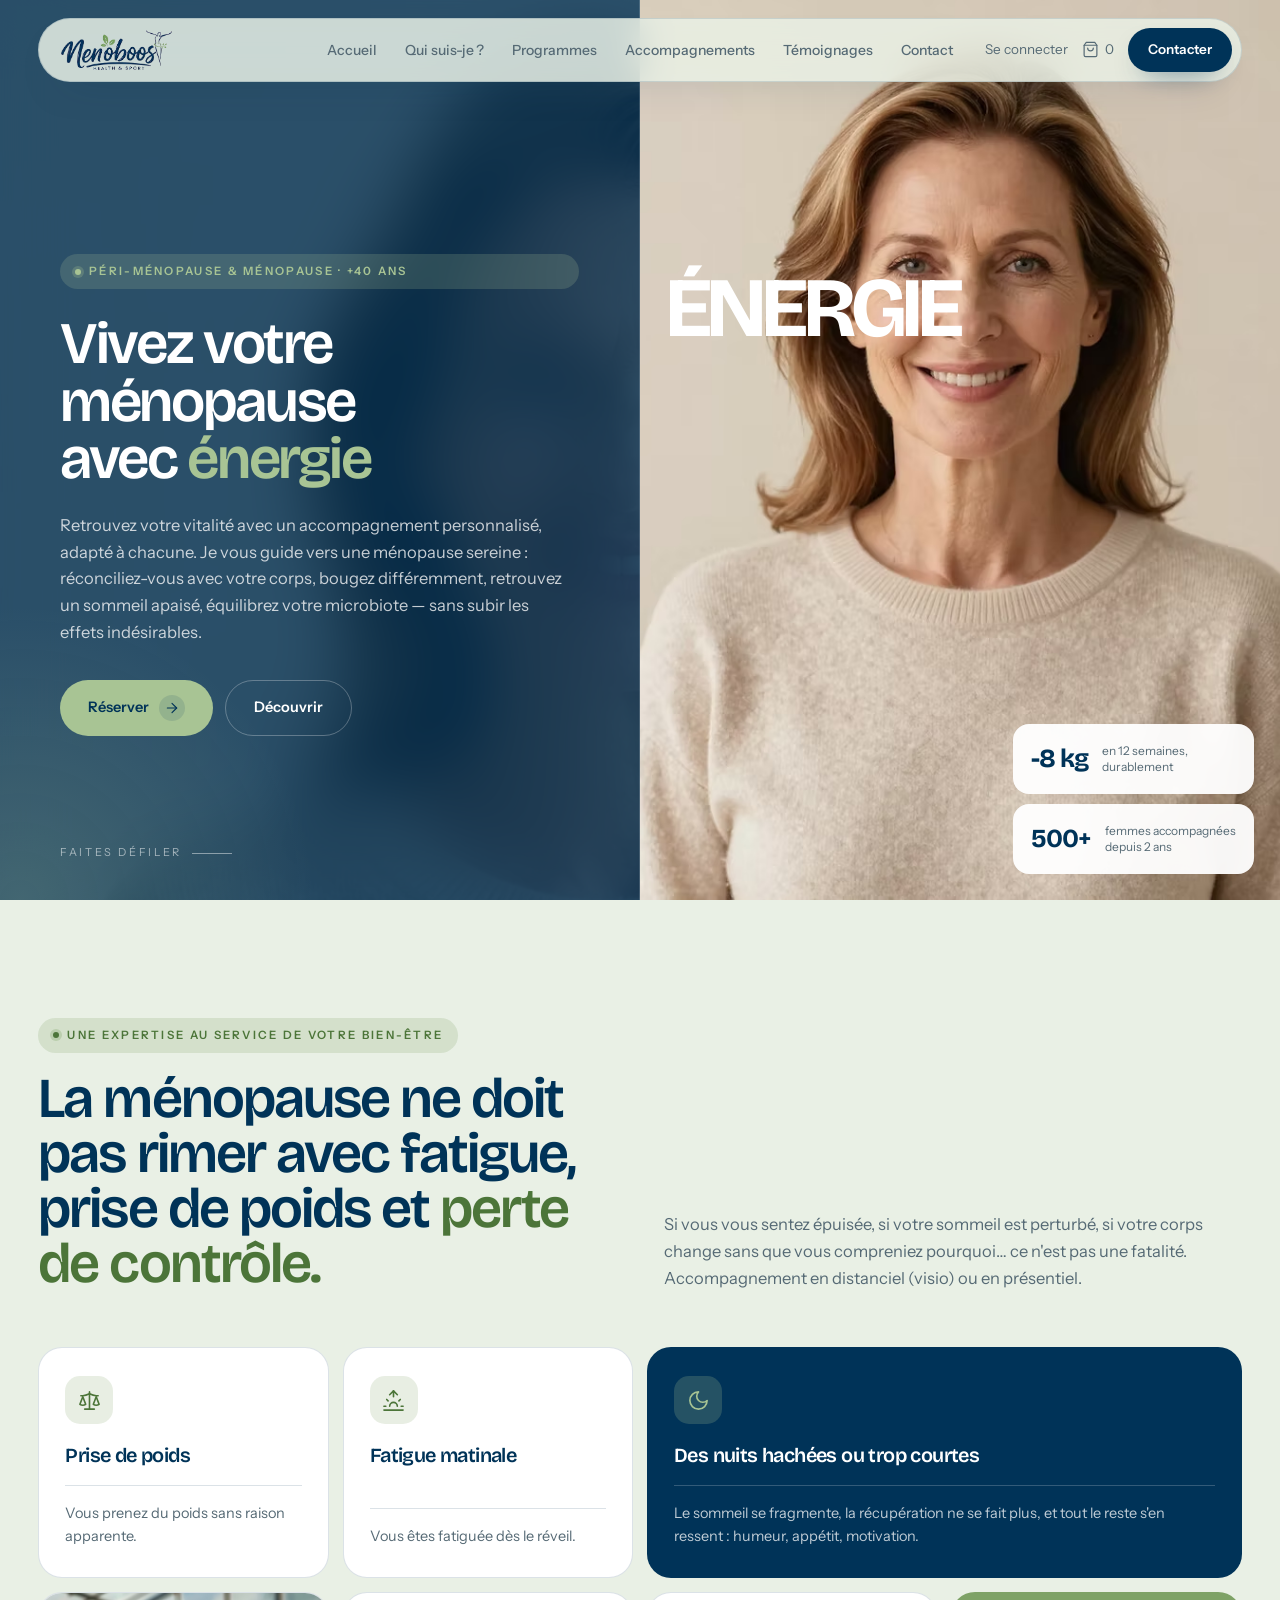
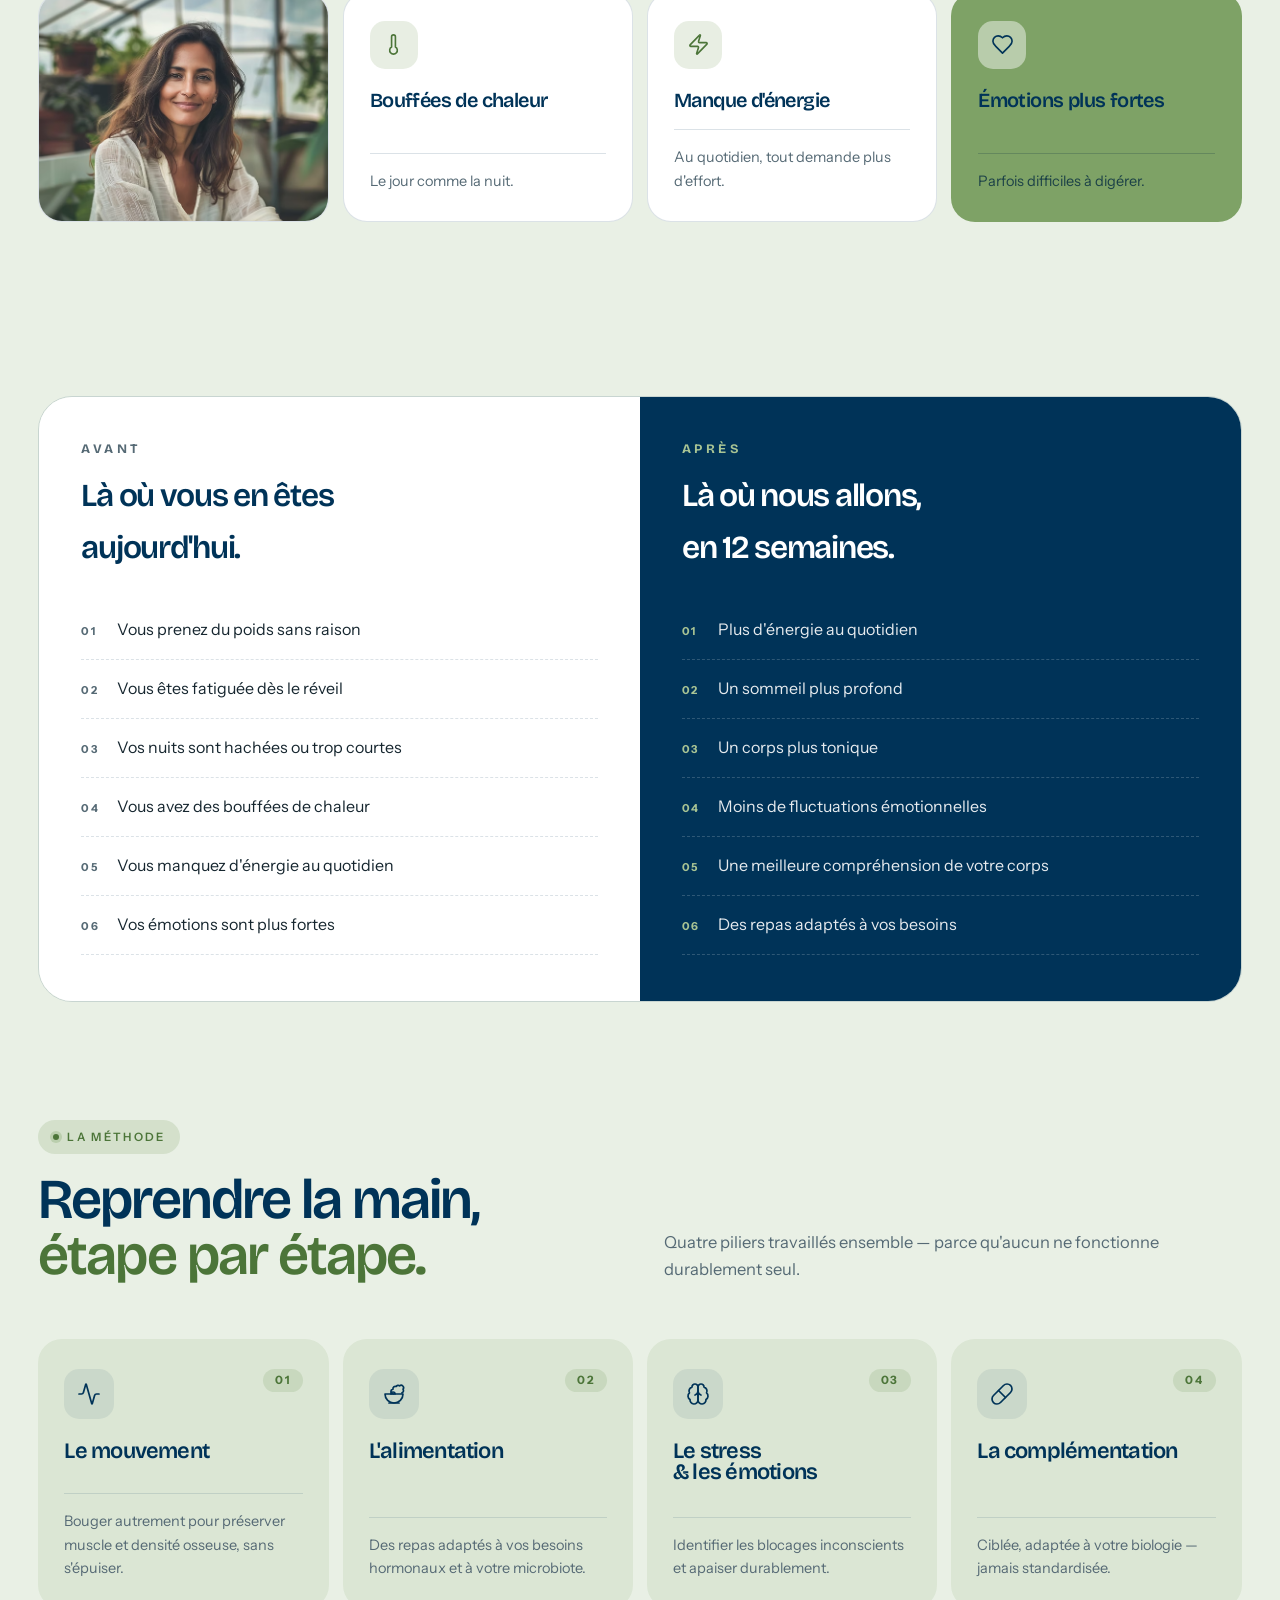
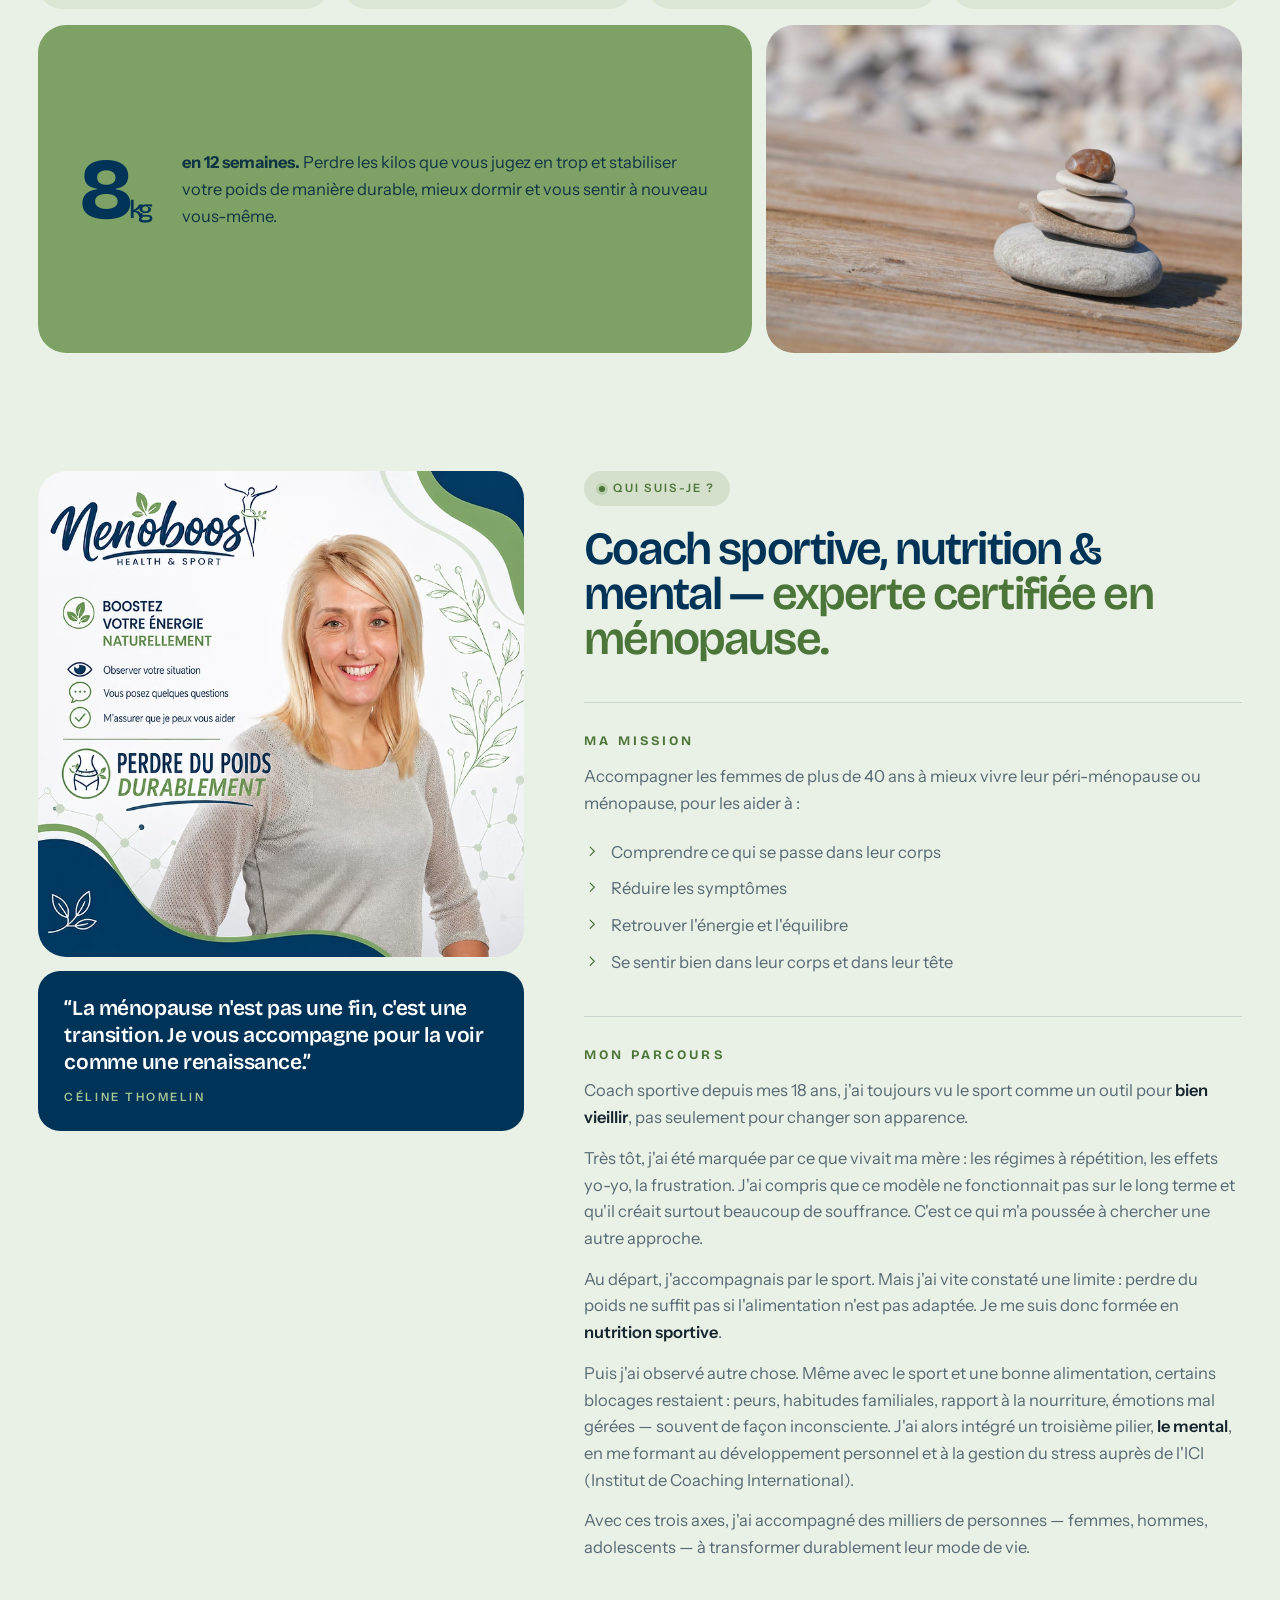
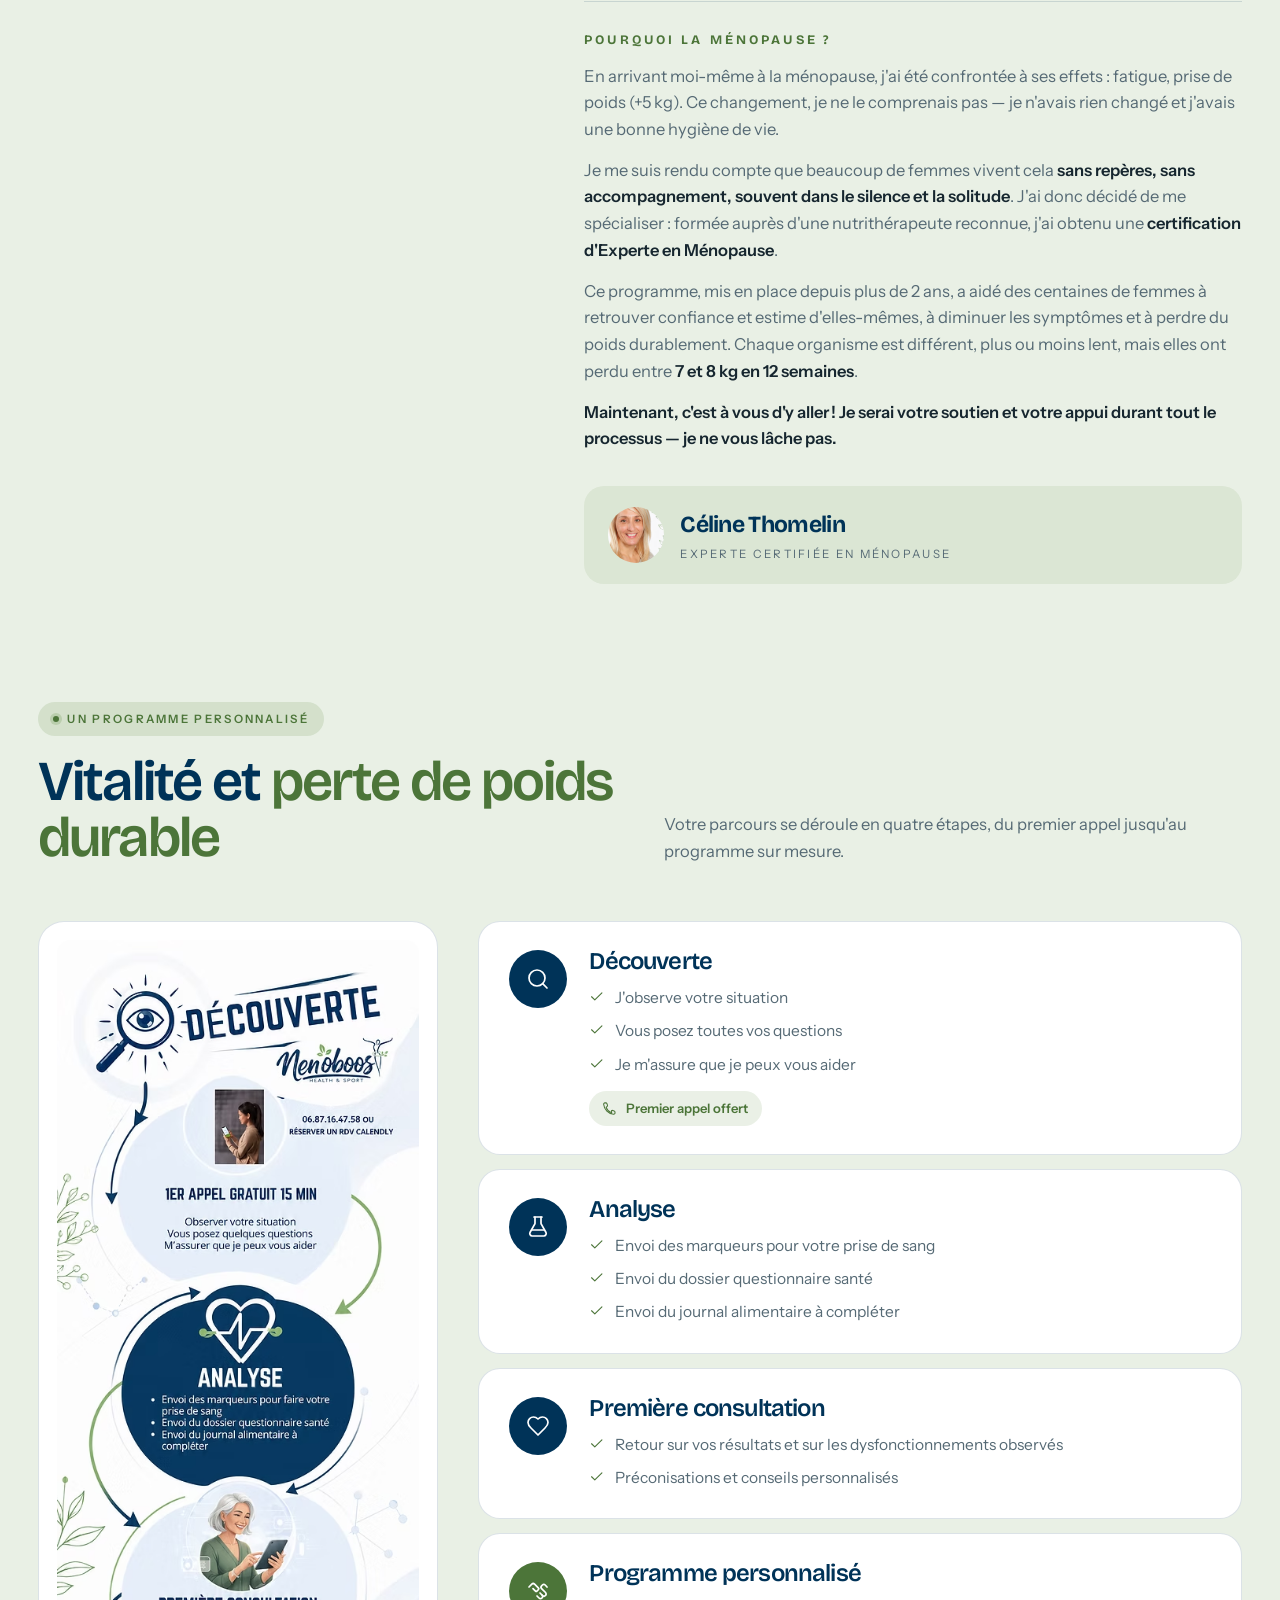
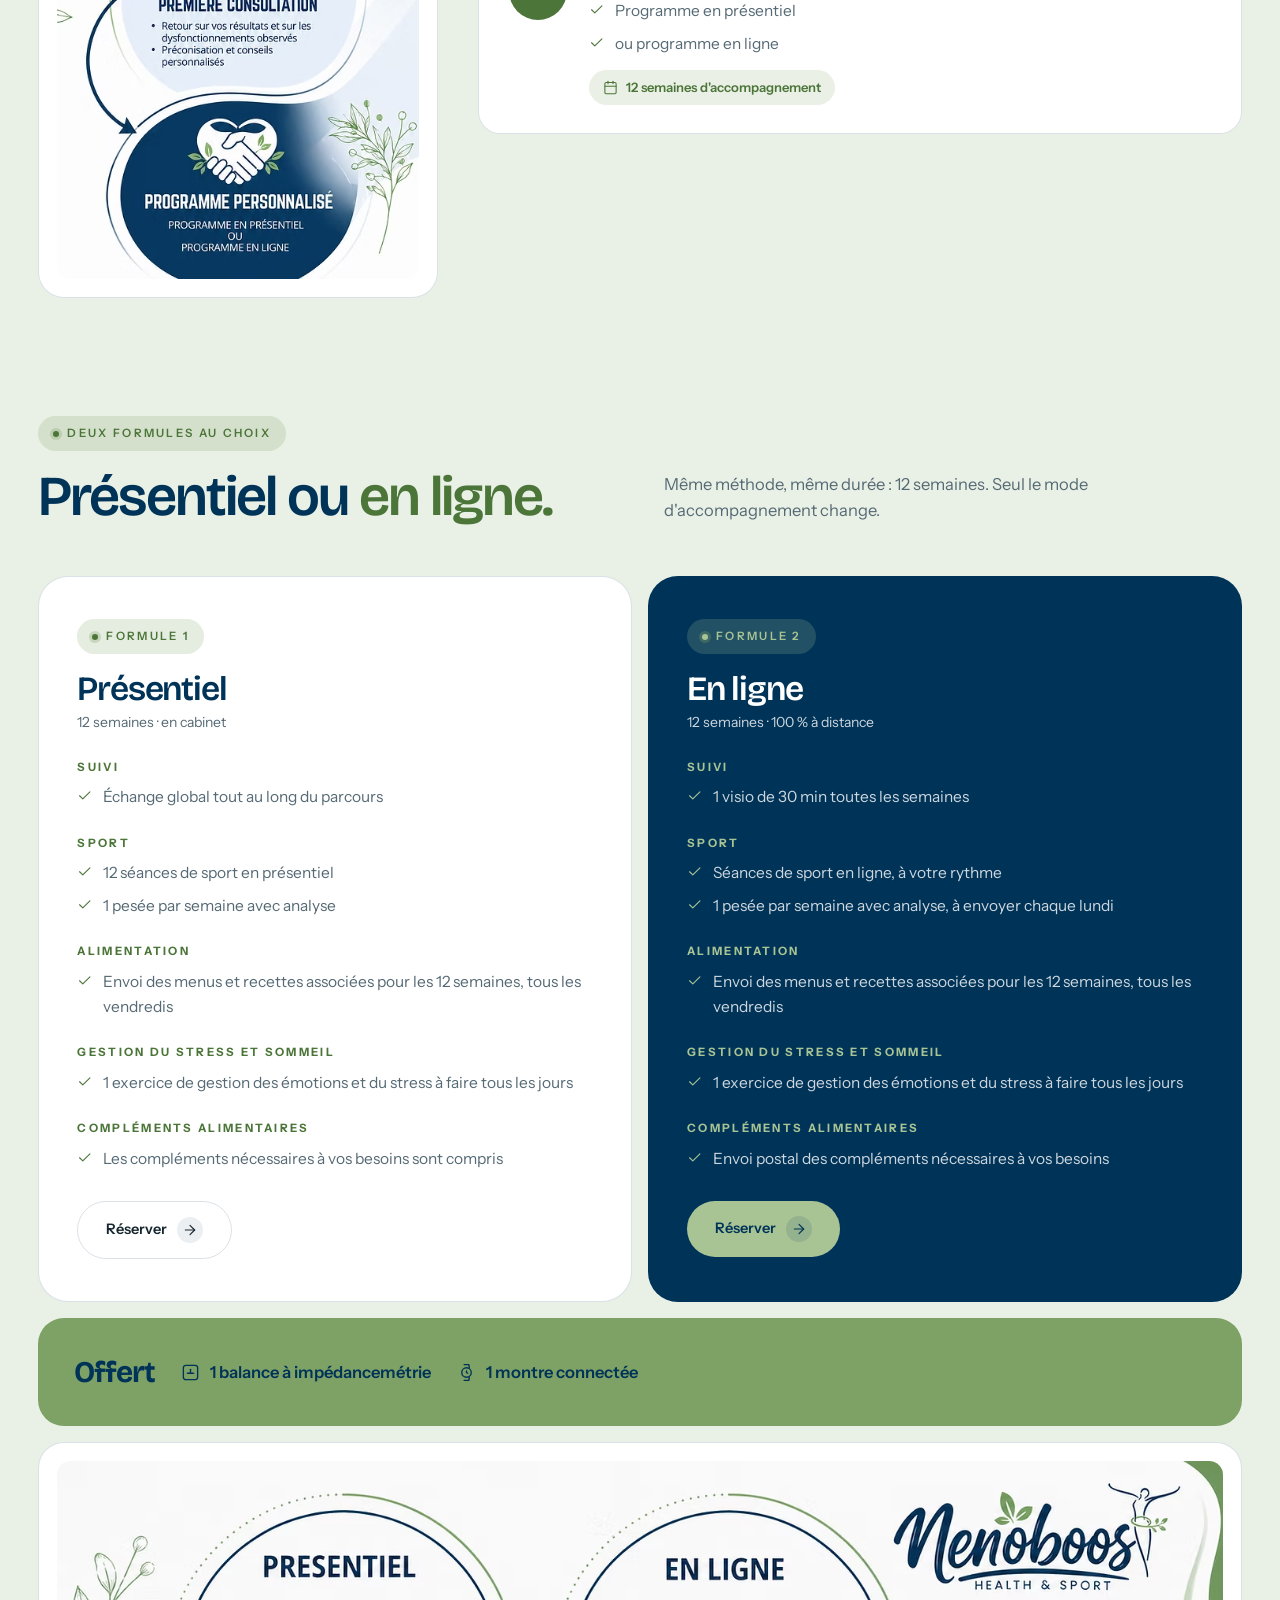
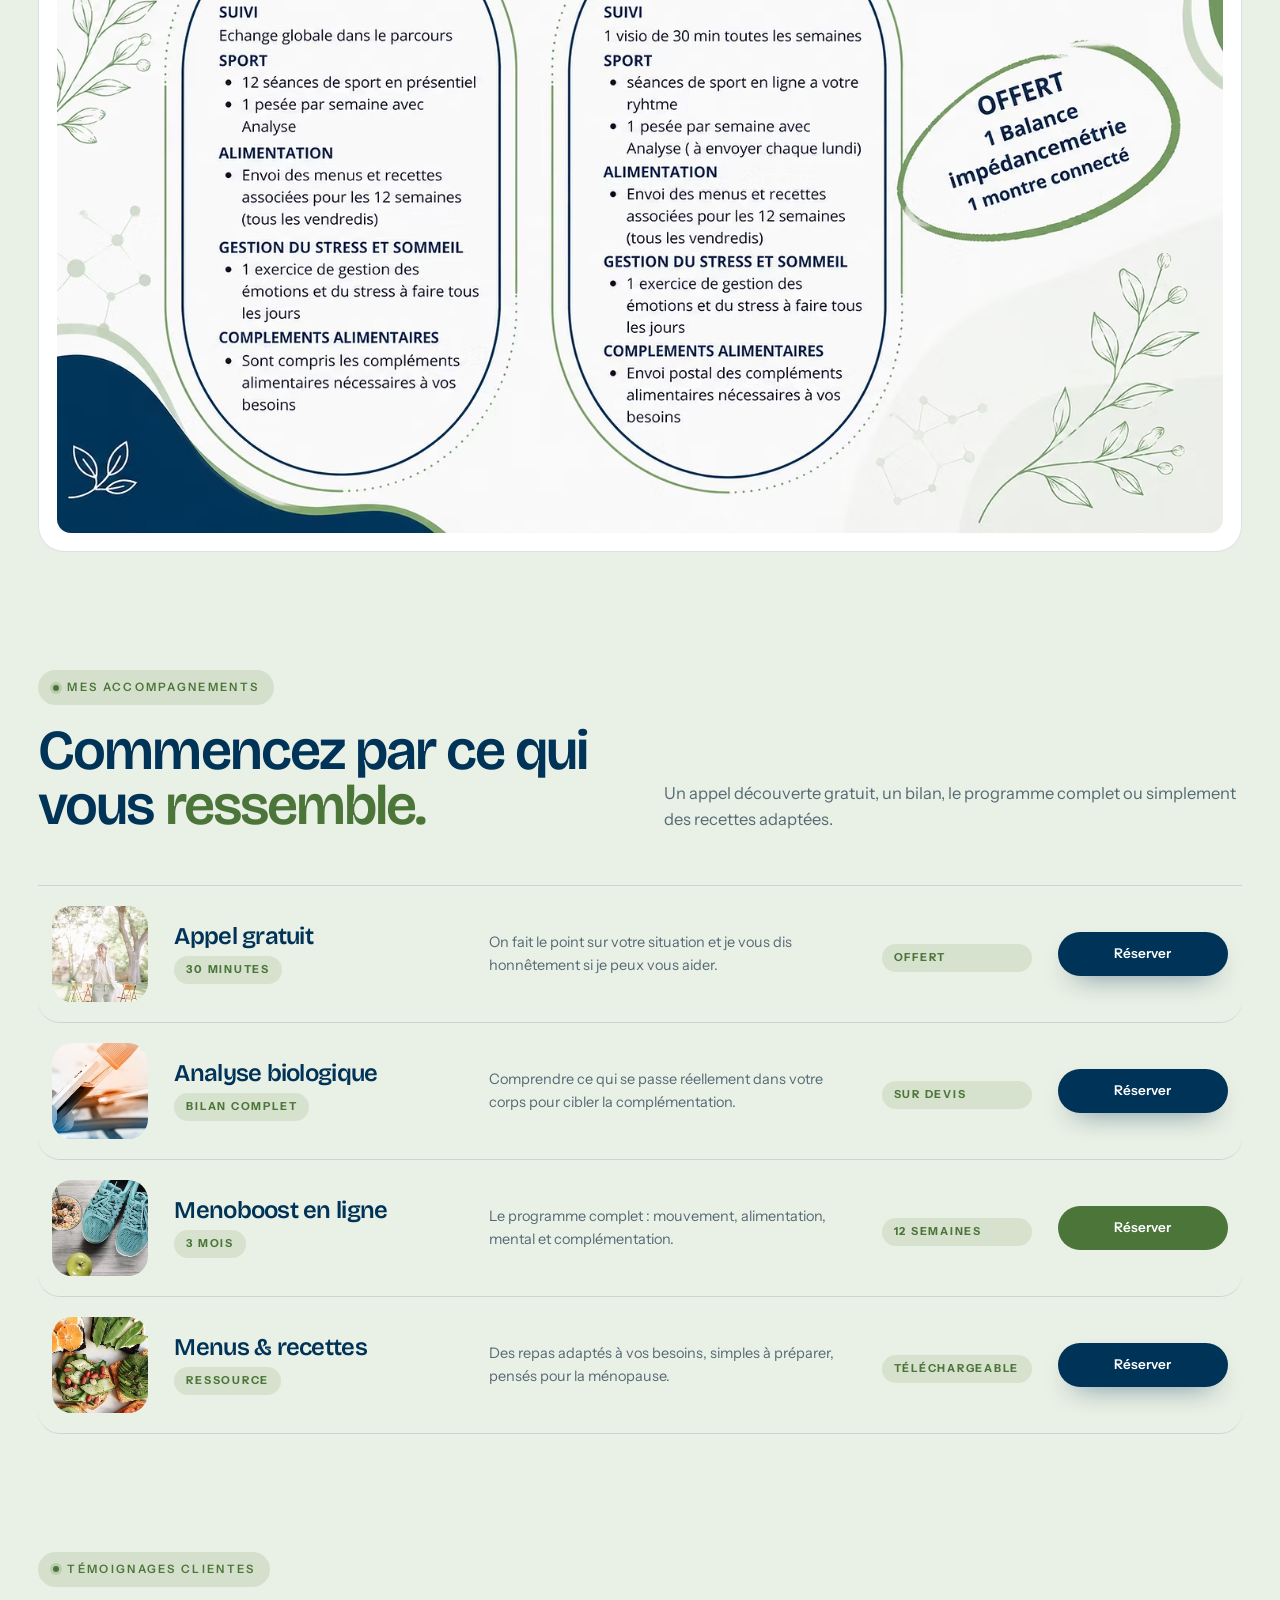
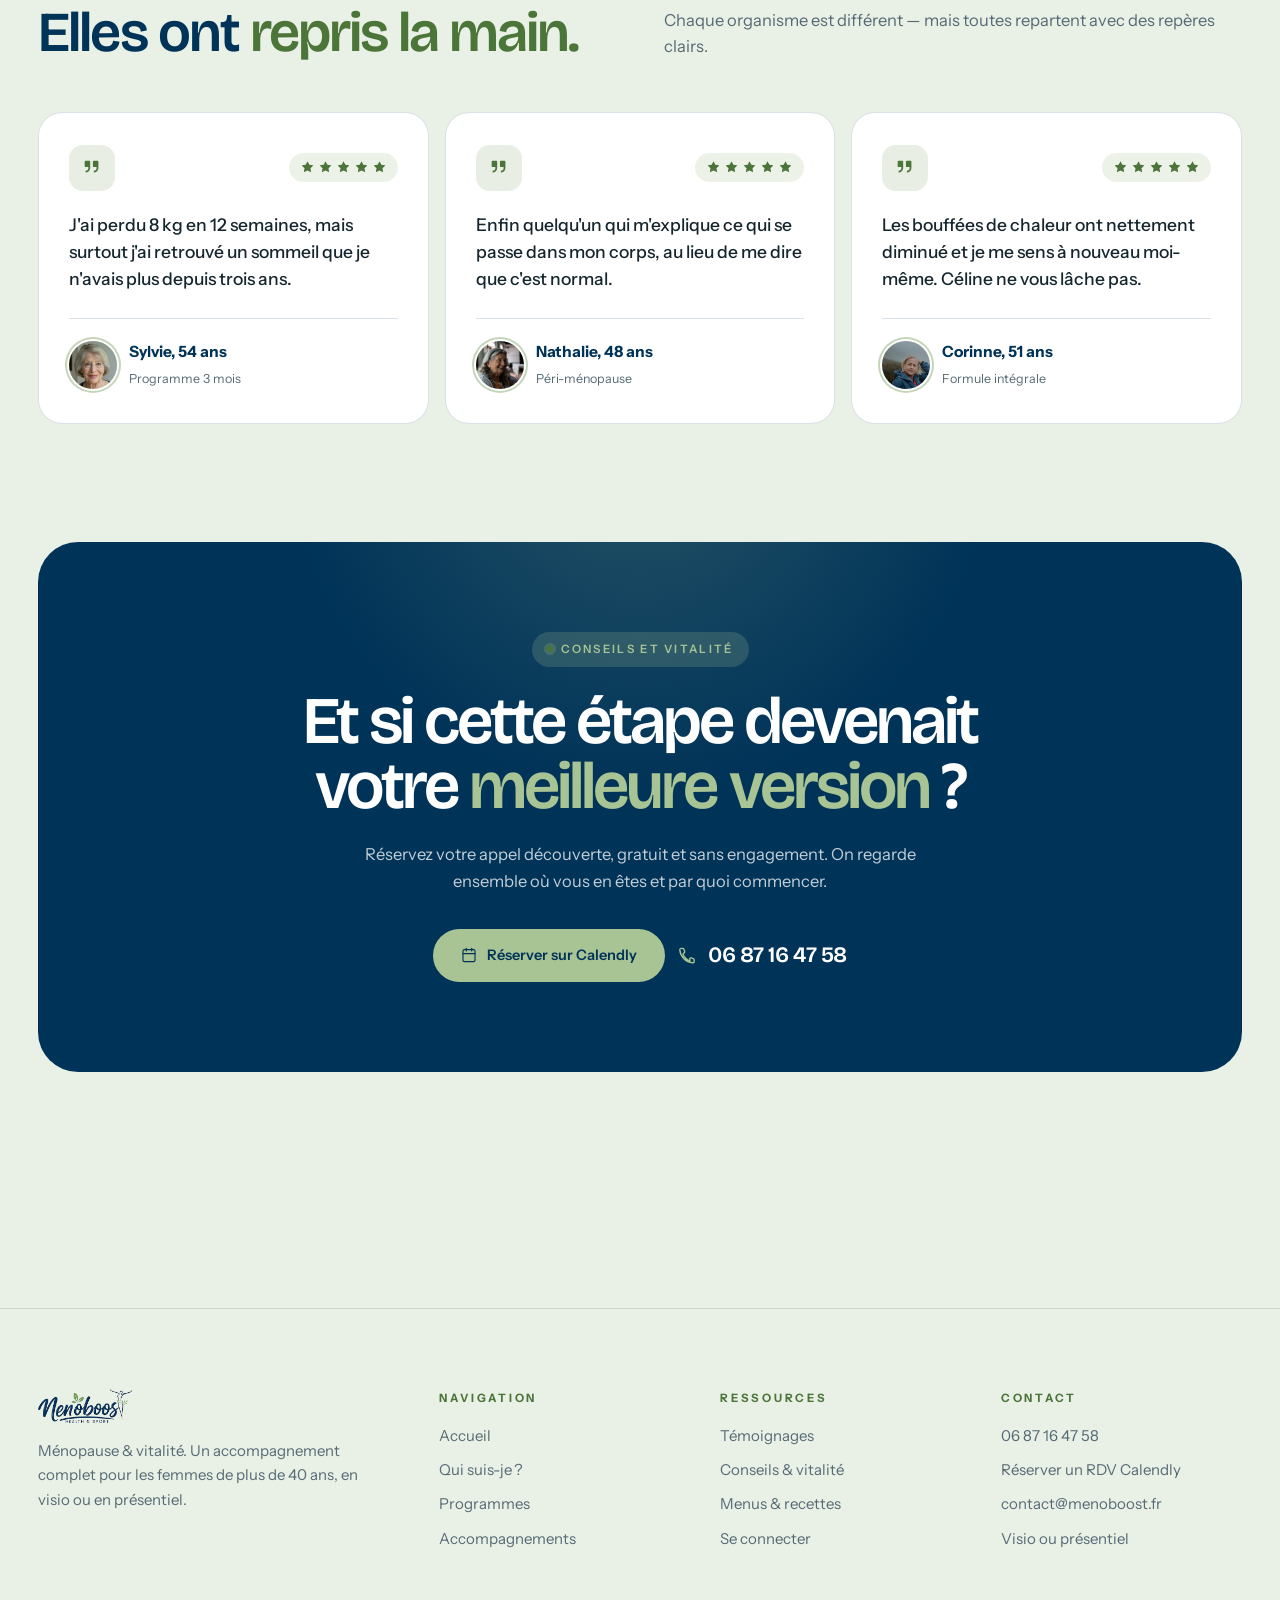
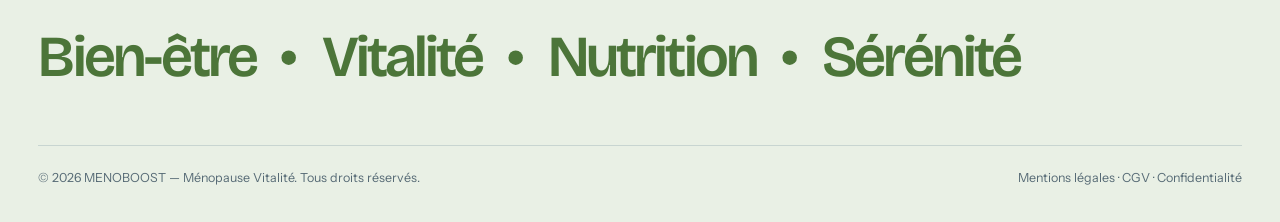
==== commit ee5dd66c: "files" ====
--- a/index.html
+++ b/index.html
@@ -45,6 +45,7 @@
 /* visuels de type infographie : jamais recadres */
 .figure{background:#fff;border:1px solid var(--line);border-radius:26px;padding:18px;overflow:hidden}
 .figure img{width:100%;height:auto;border-radius:14px}
+.figure.scrollx{scrollbar-width:thin}
 
 /* NAV */
 header{position:fixed;top:18px;left:0;right:0;z-index:200}
@@ -71,8 +72,30 @@
 .btn-sm{padding:11px 20px;font-size:13.5px}
 .round{width:26px;height:26px;border-radius:50%;background:rgba(0,0,0,.1);display:grid;place-items:center}
 
+
+/* ---- menu burger ---- */
+.burger{display:none;width:44px;height:44px;flex-direction:column;align-items:center;justify-content:center;gap:5px;
+  border:0;background:transparent;border-radius:50%;cursor:pointer;padding:0;-webkit-tap-highlight-color:transparent}
+.burger span{display:block;width:20px;height:2px;border-radius:2px;background:var(--navy);
+  transition:transform .35s var(--e),opacity .2s var(--e)}
+.burger[aria-expanded="true"] span:nth-child(1){transform:translateY(7px) rotate(45deg)}
+.burger[aria-expanded="true"] span:nth-child(2){opacity:0}
+.burger[aria-expanded="true"] span:nth-child(3){transform:translateY(-7px) rotate(-45deg)}
+.mnav{display:none;margin-top:10px;background:#EEF3EA;border:1px solid var(--line);border-radius:26px;padding:14px;
+  box-shadow:0 26px 60px -30px rgba(0,51,88,.55);max-height:calc(100vh - 150px);max-height:calc(100dvh - 150px);overflow-y:auto;
+  opacity:0;visibility:hidden;transform:translateY(-12px);
+  transition:opacity .3s var(--e),transform .35s var(--e),visibility 0s .35s}
+.mnav.open{opacity:1;visibility:visible;transform:none;transition:opacity .3s var(--e),transform .35s var(--e),visibility 0s}
+.mnav a.ml{display:flex;align-items:center;justify-content:space-between;gap:12px;min-height:52px;padding:14px 18px;
+  border-radius:16px;font-size:17px;font-weight:600;color:var(--navy);transition:background .25s var(--e)}
+.mnav a.ml:hover,.mnav a.ml:focus-visible{background:rgba(126,162,102,.18)}
+.mnav a.ml svg.i{width:17px;height:17px;color:var(--green-dp)}
+.mnav-foot{display:grid;gap:10px;margin-top:12px;padding-top:14px;border-top:1px solid var(--line)}
+.mnav-foot .btn{justify-content:center;min-height:52px}
+body.no-scroll{overflow:hidden}
+
 /* HERO */
-.hero{min-height:100vh;display:grid;grid-template-columns:1fr 1fr;position:relative;isolation:isolate}
+.hero{min-height:100vh;min-height:100dvh;display:grid;grid-template-columns:1fr 1fr;position:relative;isolation:isolate}
 .hero-bg{position:absolute;inset:0;overflow:hidden;z-index:0;background:var(--mint-2)}
 .hero-bg img{width:100%;height:100%;object-fit:cover;object-position:50% 8%;transform:scaleX(-1)}
 .hero-l{background:rgba(0,51,88,.8);backdrop-filter:blur(30px) saturate(1.25);-webkit-backdrop-filter:blur(30px) saturate(1.25);border-right:1px solid rgba(255,255,255,.16);color:#fff;padding:150px 60px 60px;display:flex;flex-direction:column;justify-content:center;position:relative;overflow:hidden;z-index:2}
@@ -164,7 +187,7 @@
 .result .box{background:var(--green);border-radius:28px;padding:40px 42px;display:flex;gap:34px;align-items:center;flex-wrap:wrap}
 .result .kpi{font-family:"Bricolage Grotesque";font-size:86px;line-height:.85;font-weight:700;letter-spacing:-.06em;color:var(--navy)}
 .result .kpi small{font-size:26px;font-weight:500}
-.result .box p{flex:1;min-width:260px;color:rgba(0,38,63,.88);font-size:16.5px}
+.result .box p{flex:1;min-width:min(260px,100%);color:rgba(0,38,63,.88);font-size:16.5px}
 .result .ph{border-radius:28px;min-height:190px}
 
 /* PARCOURS */
@@ -254,33 +277,8 @@
 .f-words svg.i{width:.3em;height:.3em;color:var(--green-dp)}
 .f-bot{margin-top:40px;padding-top:22px;border-top:1px solid var(--line);display:flex;justify-content:space-between;gap:16px;font-size:12.5px;color:var(--muted);flex-wrap:wrap}
 
-@media(max-width:1060px){
-  .hero{grid-template-columns:1fr}
-  .hero-r{min-height:56vh}
-  .hero-bg img{object-position:50% 4%}
-  .hero-l{background:rgba(0,51,88,.88);border-right:0;border-bottom:1px solid rgba(255,255,255,.16)}
-  .hero-over{left:6%;top:auto;bottom:16%}
-  .hero-l{padding:130px 28px 60px}
-  .scroll-hint{display:none}
-  .bento,.piliers{grid-template-columns:1fr 1fr}
-  .split,.about,.formules,.result,.sec-head,.parcours{grid-template-columns:1fr}
-  .about-media,.parcours .figure{position:static}
-  .tcards{grid-template-columns:1fr}
-  .row{grid-template-columns:72px 1fr;gap:18px}
-  .row .ph{width:72px;height:72px;border-radius:18px}
-  .row .d,.row .meta{display:none}
-  .row .btn{grid-column:2}
-  nav.links{display:none}
-  .f-grid{grid-template-columns:1fr 1fr}
-  .cta{padding:60px 24px;border-radius:28px}
-}
-@media(max-width:620px){
-  .nav-end>a:first-child{display:none}
-  .bento,.piliers{grid-template-columns:1fr}.bx.span2{grid-column:span 1}
-  section{padding:78px 0}
-  .step{grid-template-columns:1fr}
-  .offert{padding:24px}
-}
+
+
 
 /* ABOUT */
 .about{display:grid;grid-template-columns:.85fr 1.15fr;gap:60px;align-items:start}
@@ -302,6 +300,62 @@
 .signature .ph{width:56px;height:56px;border-radius:50%;flex:0 0 56px}
 .signature .n{font-family:"Bricolage Grotesque",sans-serif;font-weight:700;font-size:23px;letter-spacing:-.03em;color:var(--navy)}
 .signature .r{font-size:11.5px;letter-spacing:.2em;text-transform:uppercase;color:var(--muted);margin-top:2px}
+
+/* ================= RESPONSIVE (toujours en fin de feuille) ================= */
+@media(max-width:1060px){
+  .hero{grid-template-columns:1fr}
+  .hero-r{min-height:56vh}
+  .hero-bg img{object-position:50% 4%}
+  .hero-l{background:rgba(0,51,88,.88);border-right:0;border-bottom:1px solid rgba(255,255,255,.16)}
+  .hero-over{left:6%;top:auto;bottom:16%}
+  .hero-l{padding:130px 28px 60px}
+  .scroll-hint{display:none}
+  .bento,.piliers{grid-template-columns:1fr 1fr}
+  .split,.about,.formules,.result,.sec-head,.parcours{grid-template-columns:1fr}
+  .about-media,.parcours .figure{position:static}
+  .parcours .figure{max-width:430px;margin-inline:auto}
+  .figure.scrollx{overflow-x:auto;padding:12px}
+  .figure.scrollx img{min-width:680px}
+  .sp{padding:34px 26px}
+  .fm{padding:34px 26px}
+  .about{gap:38px}
+  .result .box{padding:32px 28px;gap:24px}
+  .step{padding:24px 22px}
+  .btn-sm{min-height:44px}
+  .tcards{grid-template-columns:1fr}
+  .row{grid-template-columns:72px 1fr;gap:18px}
+  .row .ph{width:72px;height:72px;border-radius:18px}
+  .row .d,.row>.meta{display:none}
+  .row .btn{grid-column:2}
+  nav.links{display:none}
+  .burger{display:flex}
+  .mnav{display:block}
+  .nav-end>a:first-child,.nav-end .cart{display:none}
+  .logo img{height:34px}
+  .nav{gap:14px;padding:8px 8px 8px 18px}
+  .f-grid{grid-template-columns:1fr 1fr}
+  .cta{padding:60px 24px;border-radius:28px}
+}
+@media(max-width:620px){
+  .bento,.piliers{grid-template-columns:1fr}
+  .bento{grid-auto-rows:auto}
+  .bx.span2{grid-column:span 1}
+  .bx{min-height:0}
+  .bx p{margin-top:16px}
+  .pil{min-height:0}
+  .pil p{margin-top:16px}
+  section{padding:78px 0}
+  .step{grid-template-columns:1fr}
+  .offert{padding:24px;gap:18px}
+  .offert ul{gap:14px}
+  .wrap{width:calc(100% - 36px)}
+  .f-grid{grid-template-columns:1fr;gap:30px}
+  .cta{padding:52px 20px}
+  .sp{padding:28px 20px}
+  .fm{padding:28px 20px}
+  .about .block{margin-top:30px;padding-top:24px}
+  .mnav a.ml{font-size:16px}
+}
 </style>
 </head>
 <body>
@@ -337,7 +391,7 @@
   <div class="wrap nav">
     <a href="#" class="logo"><img src="images/logo-menoboost.png" alt="Ménoboost — Health &amp; Sport"></a>
     <nav class="links">
-      <a href="#">Accueil</a><a href="#about">Qui suis-je ?</a><a href="#programme">Programmes</a>
+      <a href="#">Accueil</a><a href="#about">Qui suis-je ?</a><a href="#programme">Programmes</a>
       <a href="#accomp">Accompagnements</a><a href="#temoignages">Témoignages</a><a href="#contact">Contact</a>
     </nav>
     <div class="nav-end">
@@ -345,7 +399,22 @@
       <span class="cart"><svg class="i"><use href="#i-bag"/></svg>0</span>
       <a href="#contact" class="btn btn-dark btn-sm">Contacter</a>
     </div>
-  </div>
+    <button class="burger" id="burger" type="button" aria-label="Ouvrir le menu" aria-expanded="false" aria-controls="mobile-menu">
+      <span></span><span></span><span></span>
+    </button>
+  </div>
+  <div class="wrap"><div class="mnav" id="mobile-menu" aria-hidden="true">
+    <a class="ml" href="#">Accueil<svg class="i"><use href="#i-chevron-right"/></svg></a>
+    <a class="ml" href="#about">Qui suis-je ?<svg class="i"><use href="#i-chevron-right"/></svg></a>
+    <a class="ml" href="#programme">Programmes<svg class="i"><use href="#i-chevron-right"/></svg></a>
+    <a class="ml" href="#accomp">Accompagnements<svg class="i"><use href="#i-chevron-right"/></svg></a>
+    <a class="ml" href="#temoignages">Témoignages<svg class="i"><use href="#i-chevron-right"/></svg></a>
+    <a class="ml" href="#contact">Contact<svg class="i"><use href="#i-chevron-right"/></svg></a>
+    <div class="mnav-foot">
+      <a href="#" class="btn btn-out">Se connecter</a>
+      <a href="tel:+33687164758" class="btn btn-green"><svg class="i"><use href="#i-phone"/></svg>06 87 16 47 58</a>
+    </div>
+  </div></div>
 </header>
 
 <!-- HERO -->
@@ -463,7 +532,7 @@
       </div>
     </div>
     <div>
-      <span class="tag">Qui suis-je ?</span>
+      <span class="tag">Qui suis-je ?</span>
       <h2 style="margin-top:20px">Coach sportive, nutrition &amp; mental — <span class="serif">experte certifiée en ménopause.</span></h2>
 
       <div class="block">
@@ -487,11 +556,11 @@
       </div>
 
       <div class="block">
-        <h3>Pourquoi la ménopause ?</h3>
+        <h3>Pourquoi la ménopause ?</h3>
         <p>En arrivant moi-même à la ménopause, j'ai été confrontée à ses effets : fatigue, prise de poids (+5 kg). Ce changement, je ne le comprenais pas — je n'avais rien changé et j'avais une bonne hygiène de vie.</p>
         <p>Je me suis rendu compte que beaucoup de femmes vivent cela <strong>sans repères, sans accompagnement, souvent dans le silence et la solitude</strong>. J'ai donc décidé de me spécialiser : formée auprès d'une nutrithérapeute reconnue, j'ai obtenu une <strong>certification d'Experte en Ménopause</strong>.</p>
         <p>Ce programme, mis en place depuis plus de 2 ans, a aidé des centaines de femmes à retrouver confiance et estime d'elles-mêmes, à diminuer les symptômes et à perdre du poids durablement. Chaque organisme est différent, plus ou moins lent, mais elles ont perdu entre <strong>7 et 8 kg en 12 semaines</strong>.</p>
-        <p><strong>Maintenant, c'est à vous d'y aller ! Je serai votre soutien et votre appui durant tout le processus — je ne vous lâche pas.</strong></p>
+        <p><strong>Maintenant, c'est à vous d'y aller ! Je serai votre soutien et votre appui durant tout le processus — je ne vous lâche pas.</strong></p>
       </div>
 
       <div class="signature">
@@ -615,7 +684,7 @@
       </ul>
     </div>
 
-    <div class="figure rv" style="margin-top:16px">
+    <div class="figure scrollx rv" style="margin-top:16px">
       <img src="images/formules.avif" alt="Comparatif détaillé des formules présentiel et en ligne" loading="lazy">
     </div>
   </div>
@@ -710,7 +779,7 @@
         <a href="#" class="logo sm"><img src="images/logo-menoboost.png" alt="Ménoboost — Health &amp; Sport"></a>
         <p style="margin-top:16px;max-width:34ch;color:var(--muted);font-size:15px">Ménopause &amp; vitalité. Un accompagnement complet pour les femmes de plus de 40 ans, en visio ou en présentiel.</p>
       </div>
-      <div><h5>Navigation</h5><ul><li><a href="#">Accueil</a></li><li><a href="#about">Qui suis-je ?</a></li><li><a href="#programme">Programmes</a></li><li><a href="#accomp">Accompagnements</a></li></ul></div>
+      <div><h5>Navigation</h5><ul><li><a href="#">Accueil</a></li><li><a href="#about">Qui suis-je ?</a></li><li><a href="#programme">Programmes</a></li><li><a href="#accomp">Accompagnements</a></li></ul></div>
       <div><h5>Ressources</h5><ul><li><a href="#temoignages">Témoignages</a></li><li><a href="#">Conseils &amp; vitalité</a></li><li><a href="#">Menus &amp; recettes</a></li><li><a href="#">Se connecter</a></li></ul></div>
       <div><h5>Contact</h5><ul><li><a href="tel:+33687164758">06 87 16 47 58</a></li><li><a href="#">Réserver un RDV Calendly</a></li><li><a href="#">contact@menoboost.fr</a></li><li>Visio ou présentiel</li></ul></div>
     </div>
@@ -727,6 +796,20 @@
 <script>
 const io=new IntersectionObserver(es=>es.forEach(e=>{if(e.isIntersecting){e.target.classList.add('in');io.unobserve(e.target)}}),{threshold:.1});
 document.querySelectorAll('.rv').forEach(el=>io.observe(el));
+
+const burger=document.getElementById('burger'), mnav=document.getElementById('mobile-menu');
+const setMenu=o=>{
+  burger.setAttribute('aria-expanded',o);
+  burger.setAttribute('aria-label',o?'Fermer le menu':'Ouvrir le menu');
+  mnav.classList.toggle('open',o);
+  mnav.setAttribute('aria-hidden',!o);
+  document.body.classList.toggle('no-scroll',o);
+};
+burger.addEventListener('click',e=>{e.stopPropagation();setMenu(burger.getAttribute('aria-expanded')!=='true')});
+mnav.querySelectorAll('a').forEach(a=>a.addEventListener('click',()=>setMenu(false)));
+document.addEventListener('keydown',e=>{if(e.key==='Escape')setMenu(false)});
+document.addEventListener('click',e=>{if(!e.target.closest('header'))setMenu(false)});
+matchMedia('(min-width:1061px)').addEventListener('change',e=>{if(e.matches)setMenu(false)});
 </script>
 </body>
 </html>
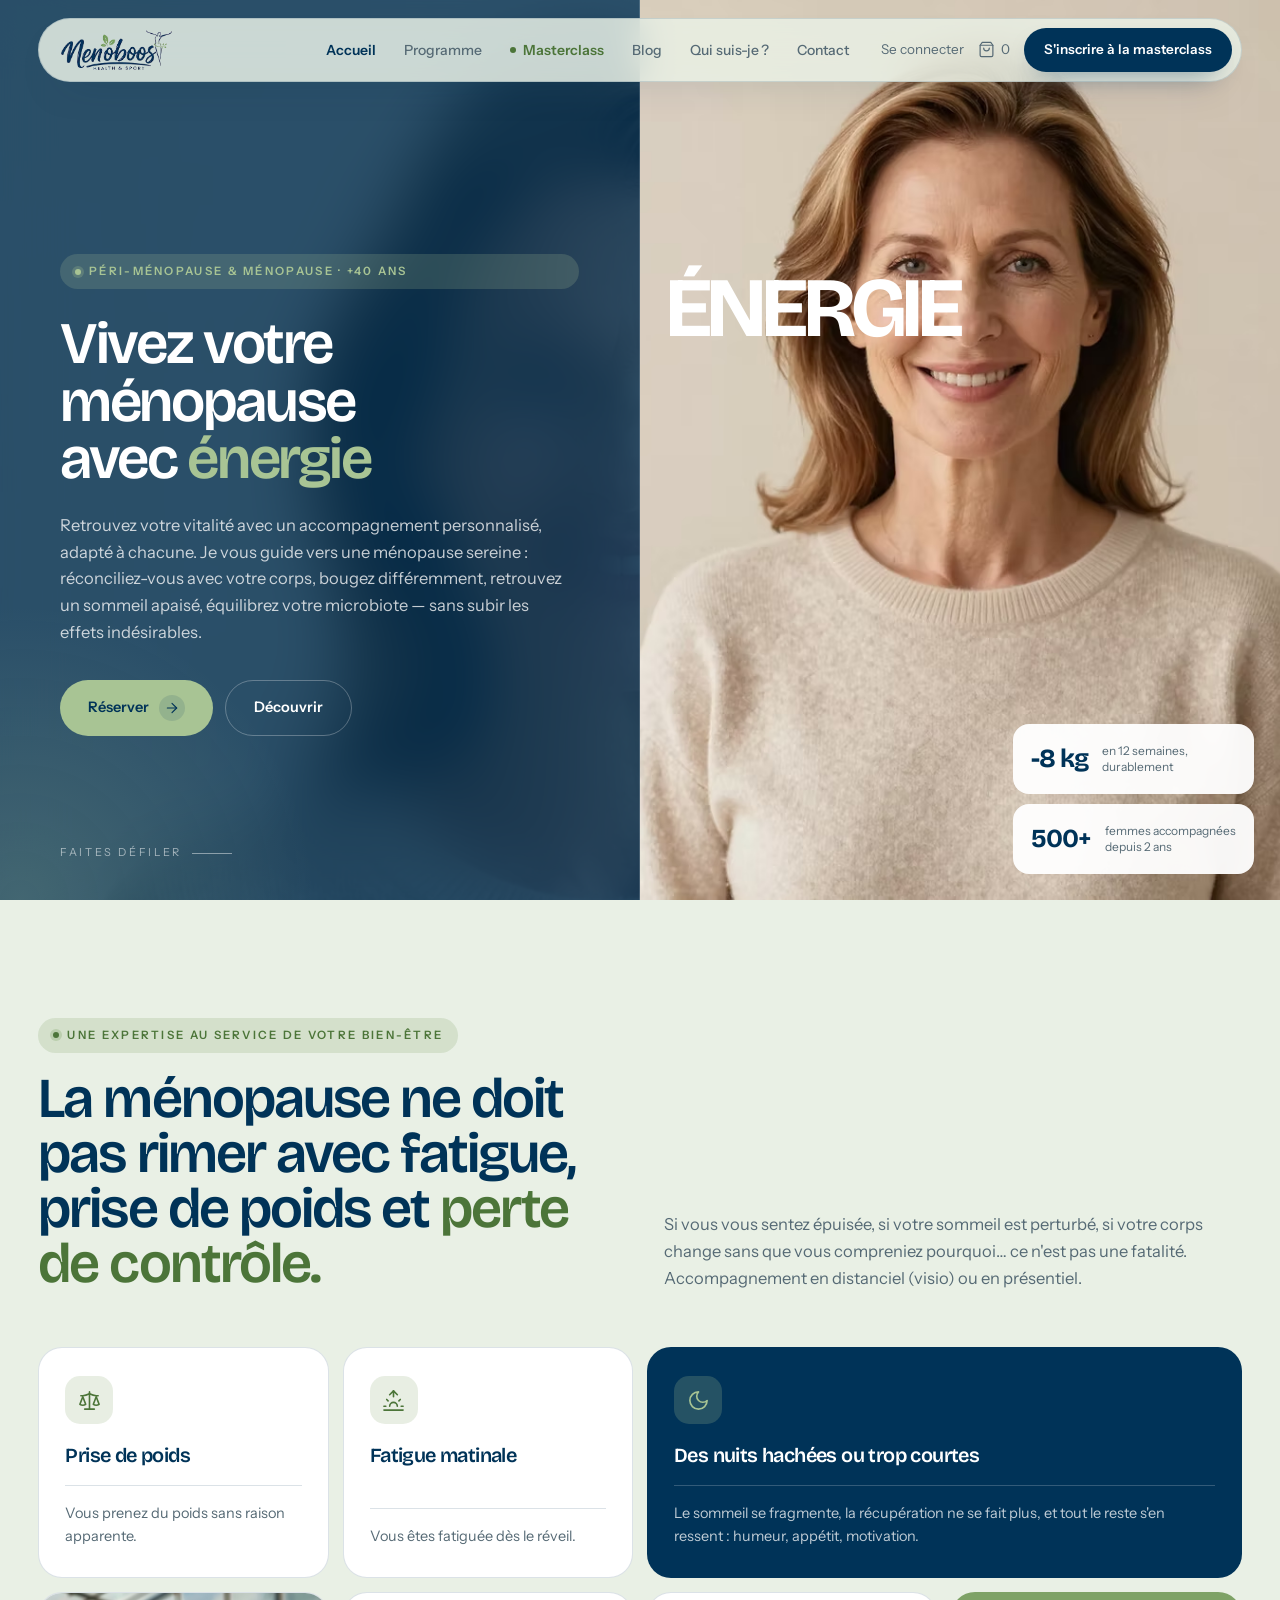
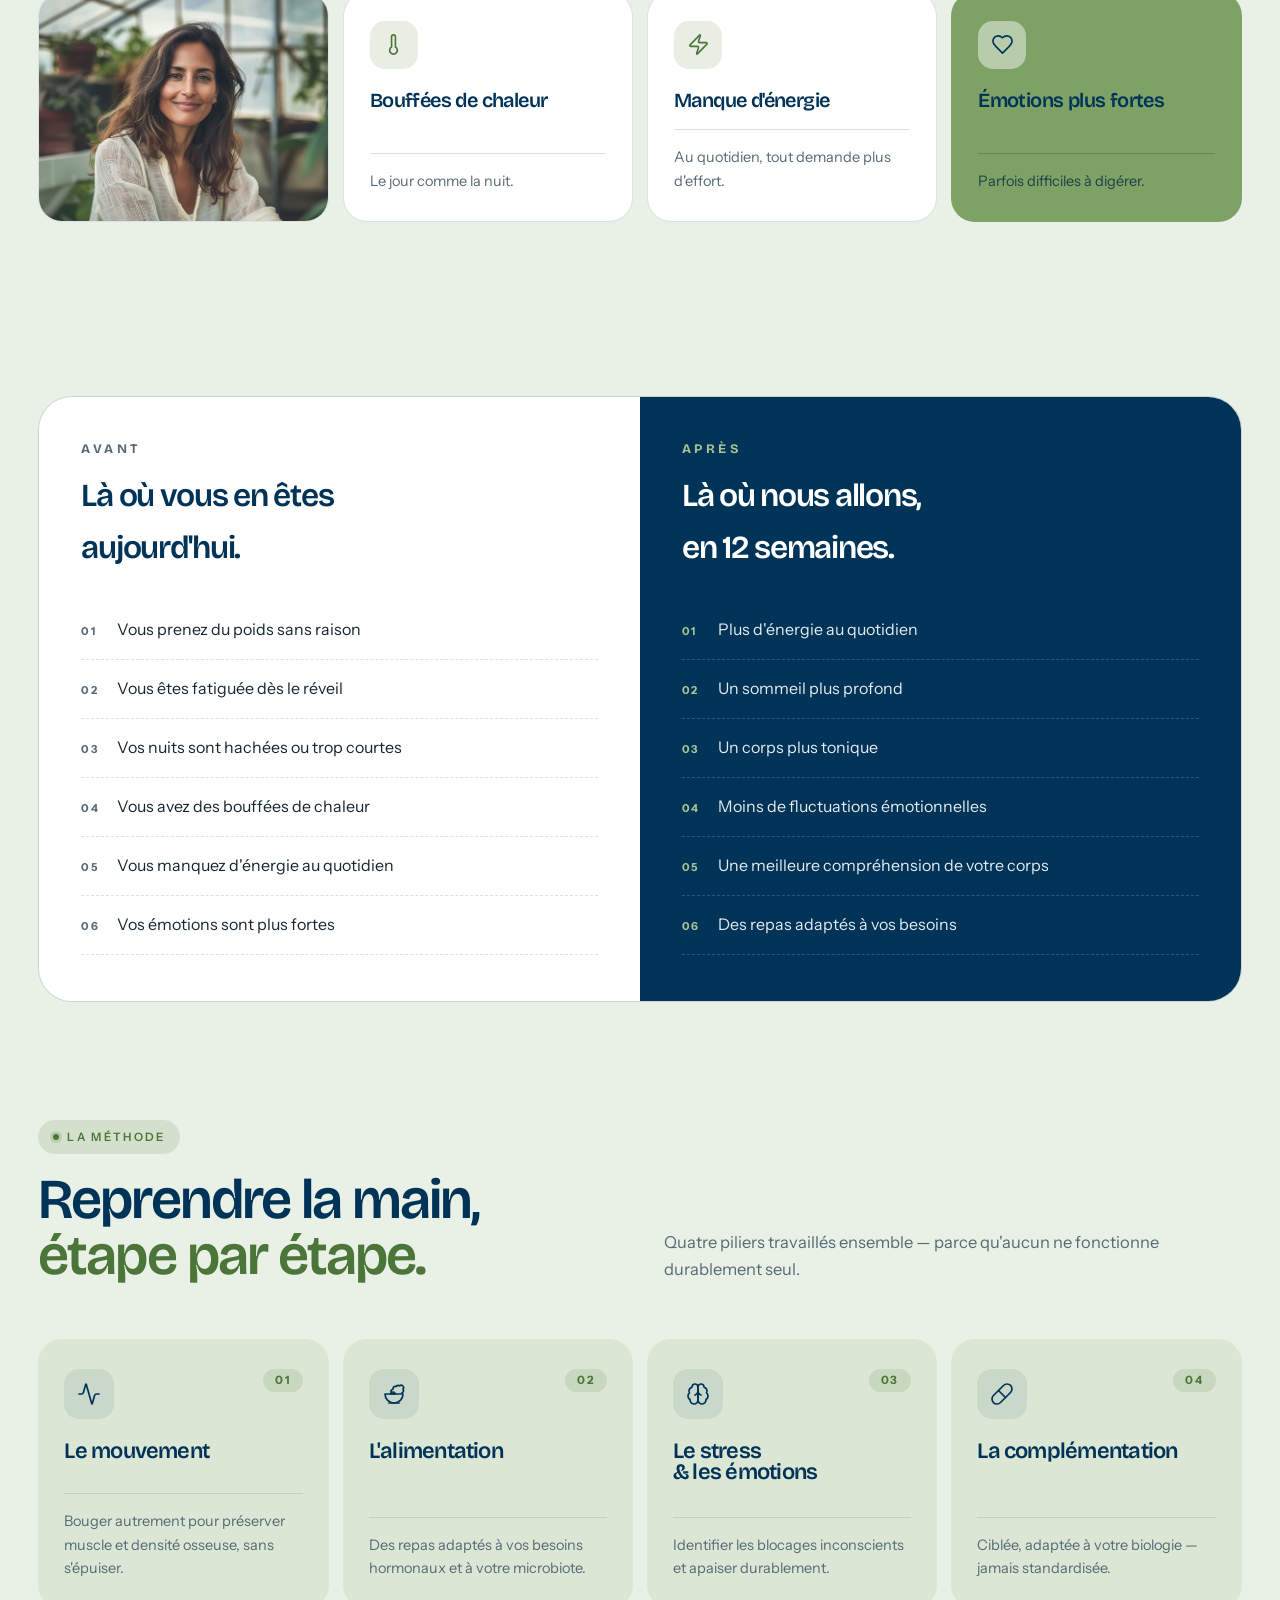
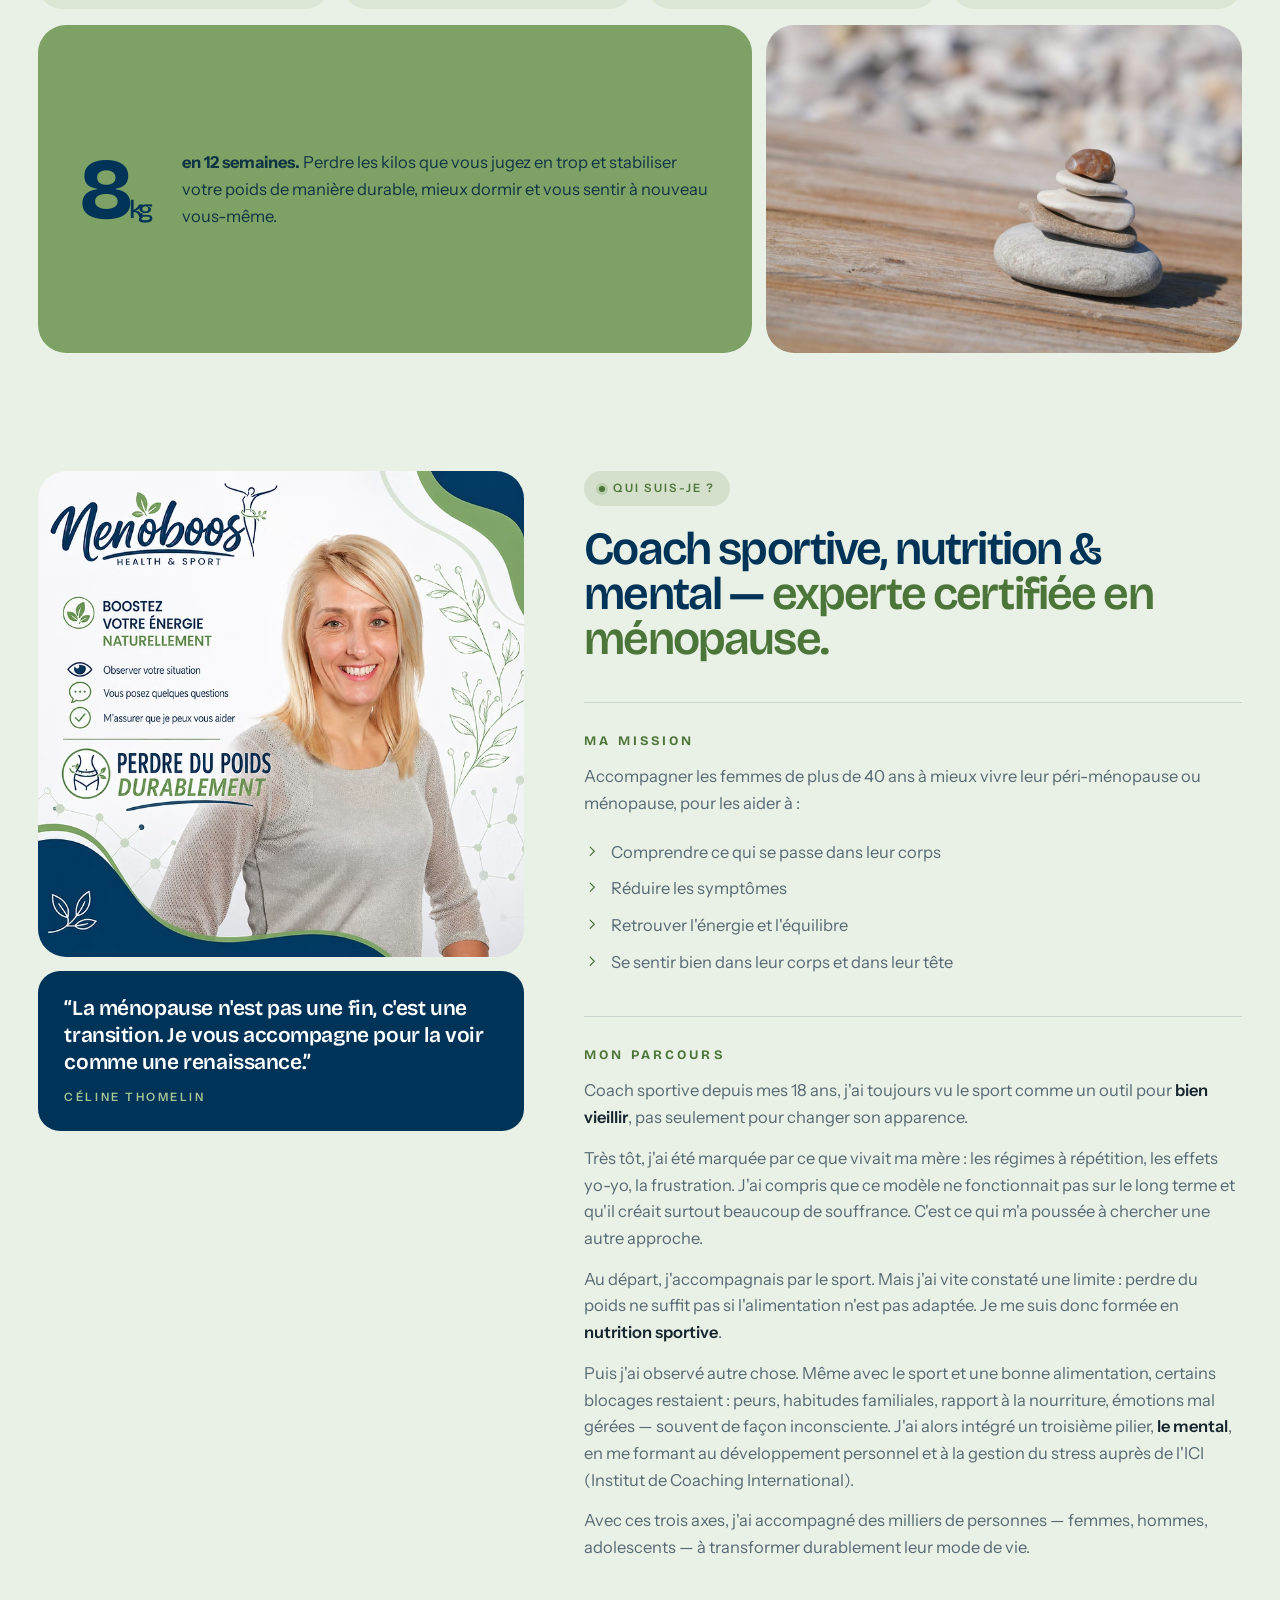
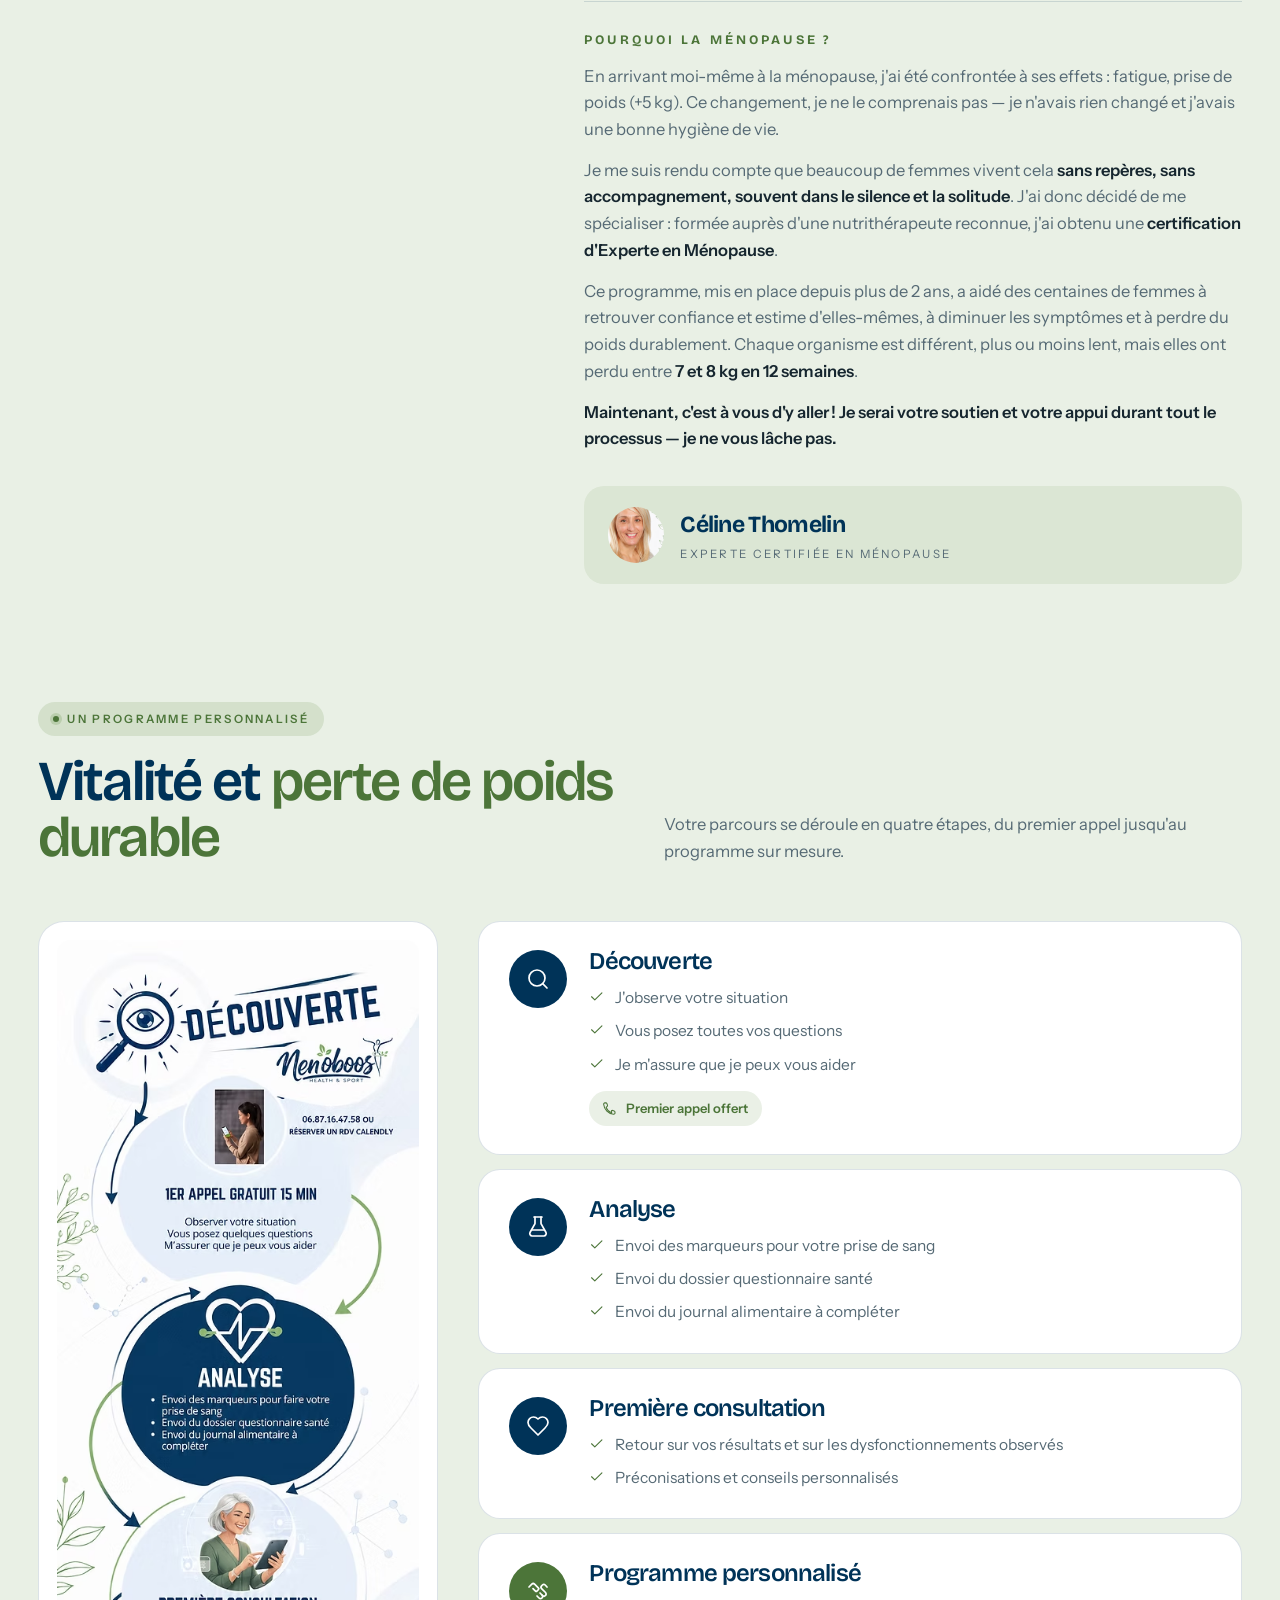
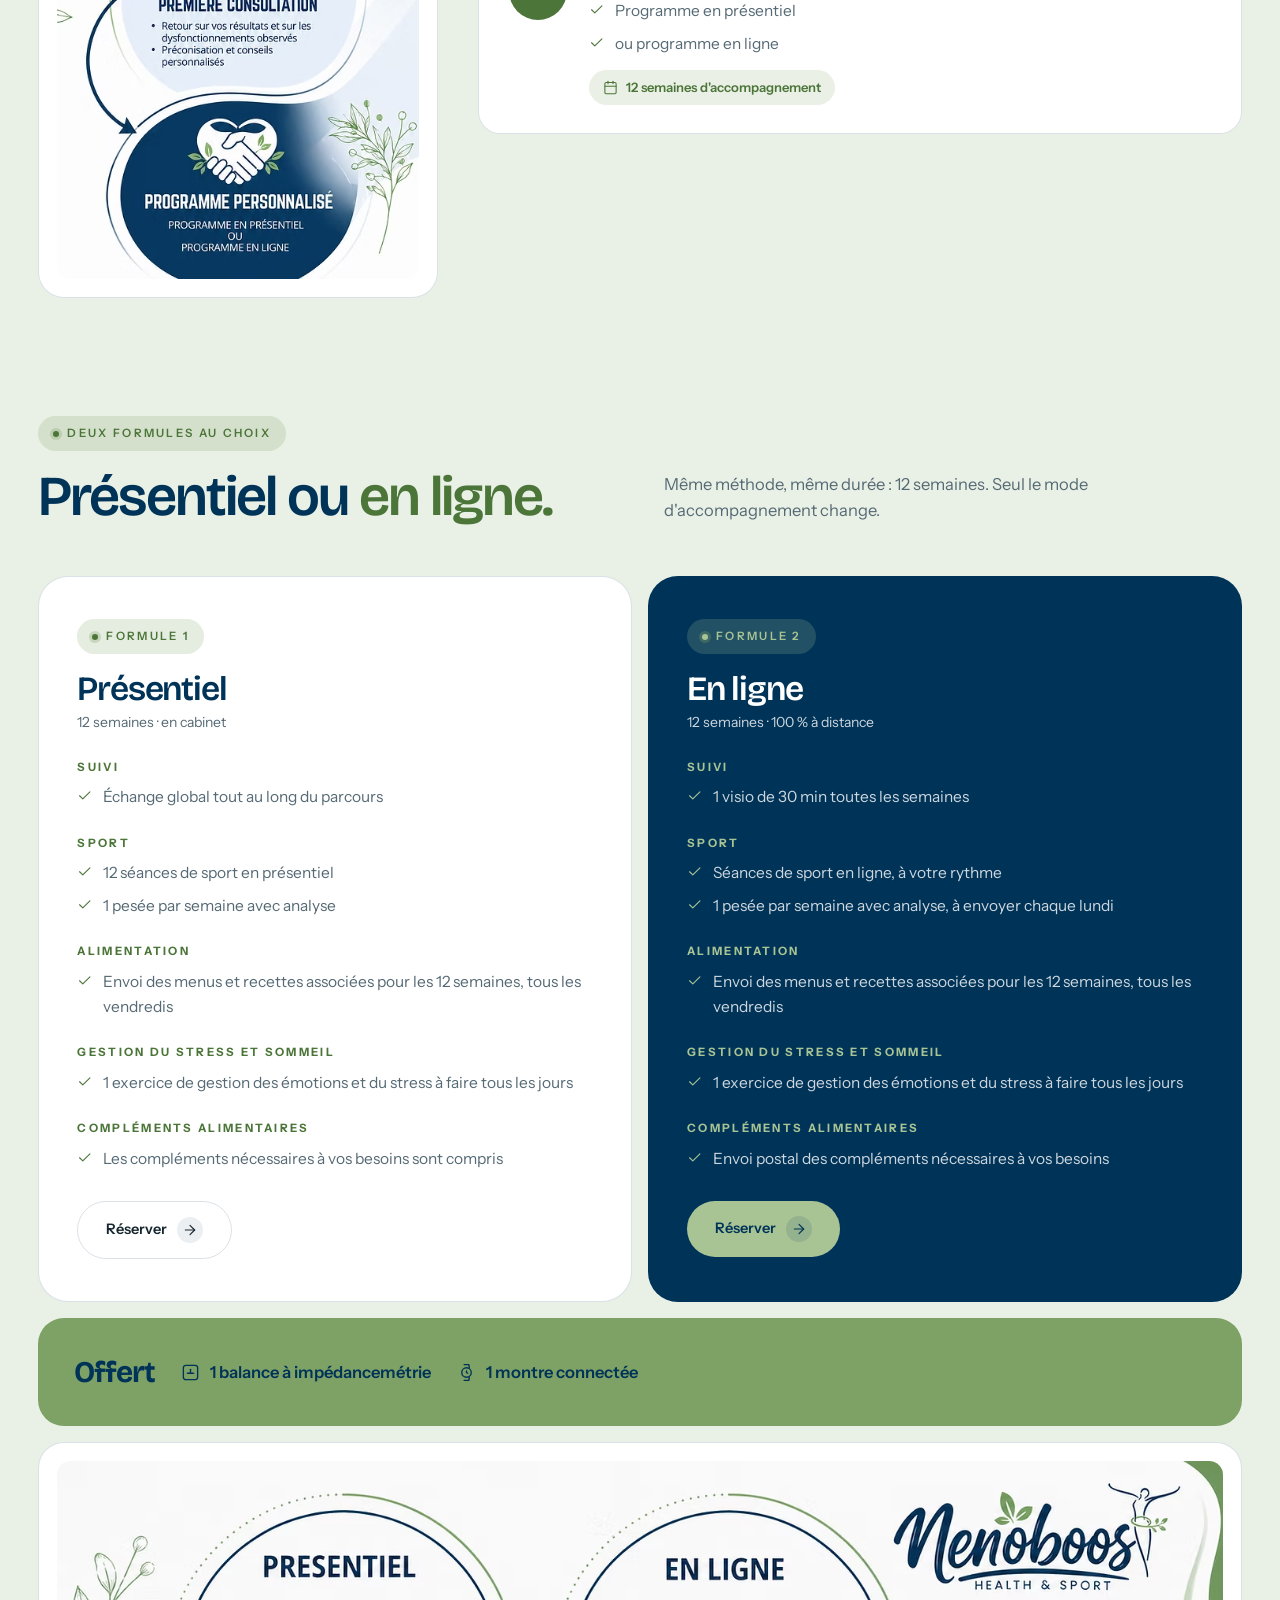
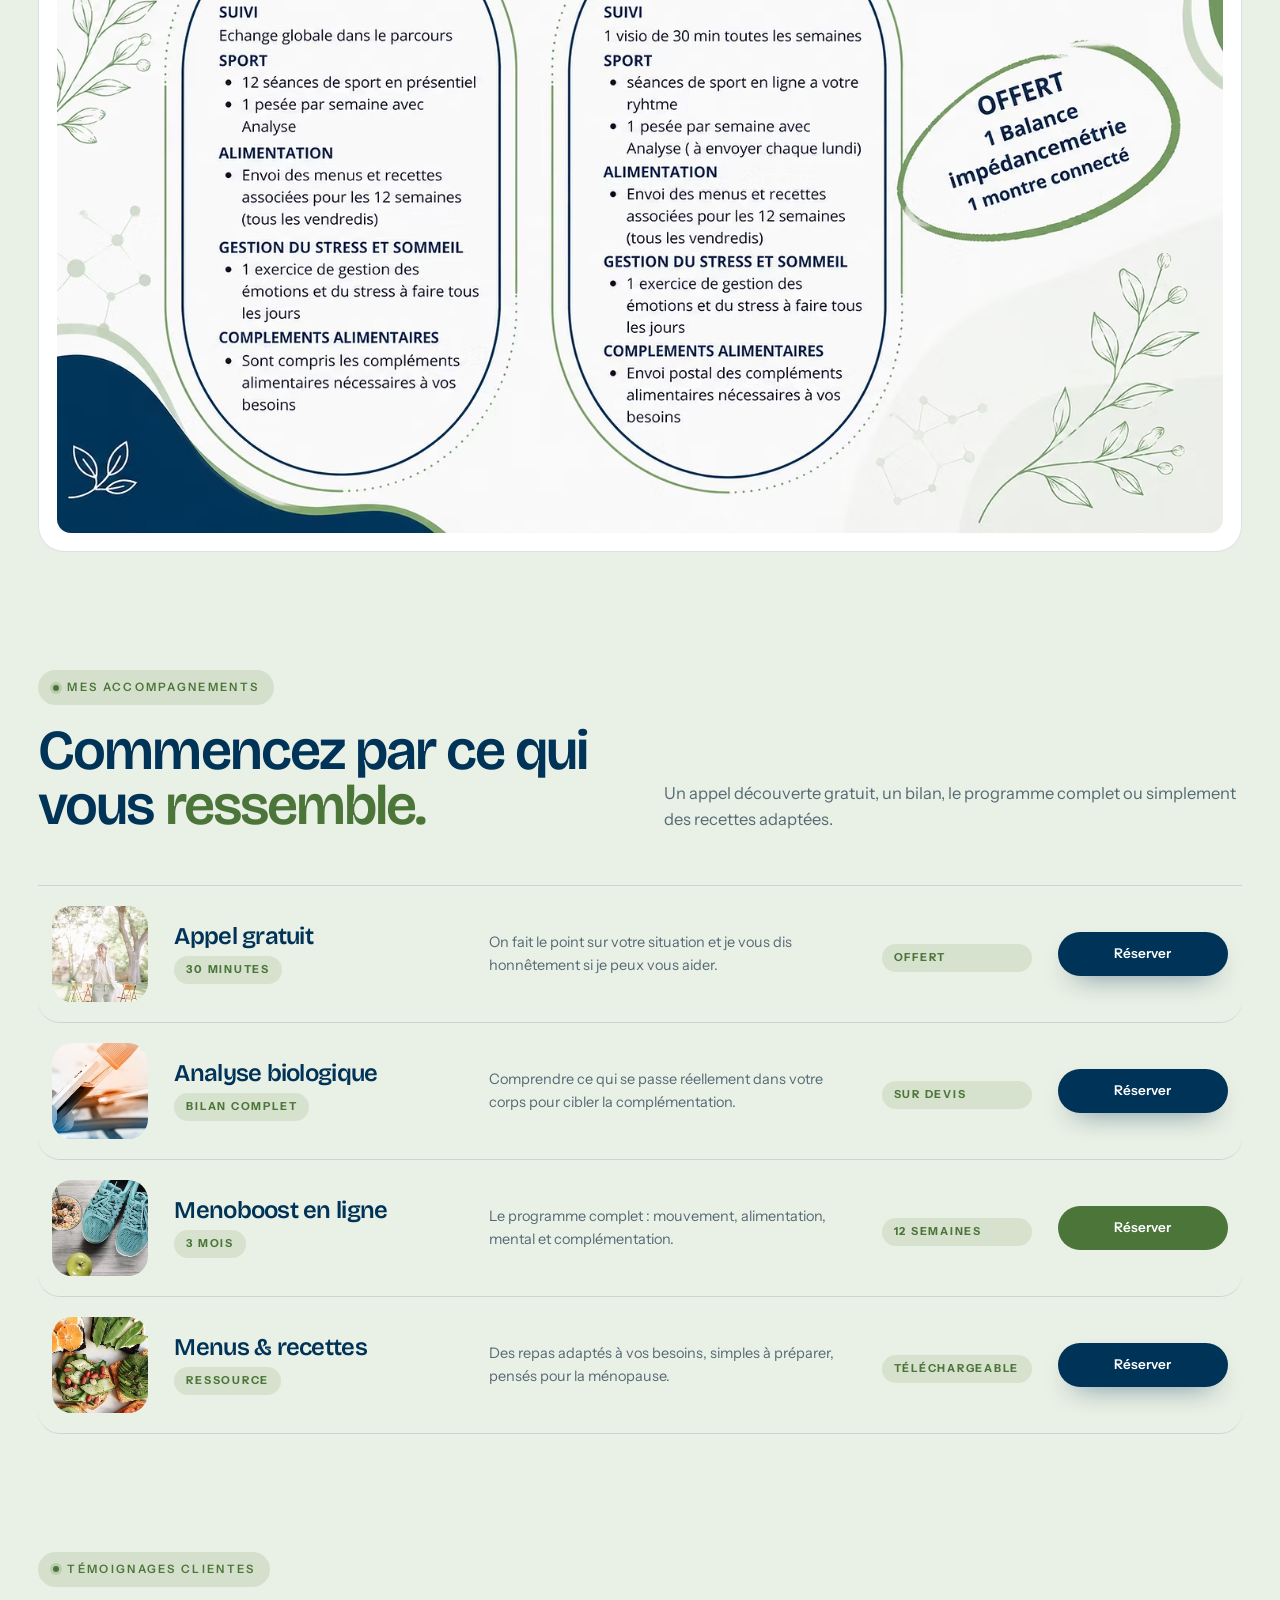
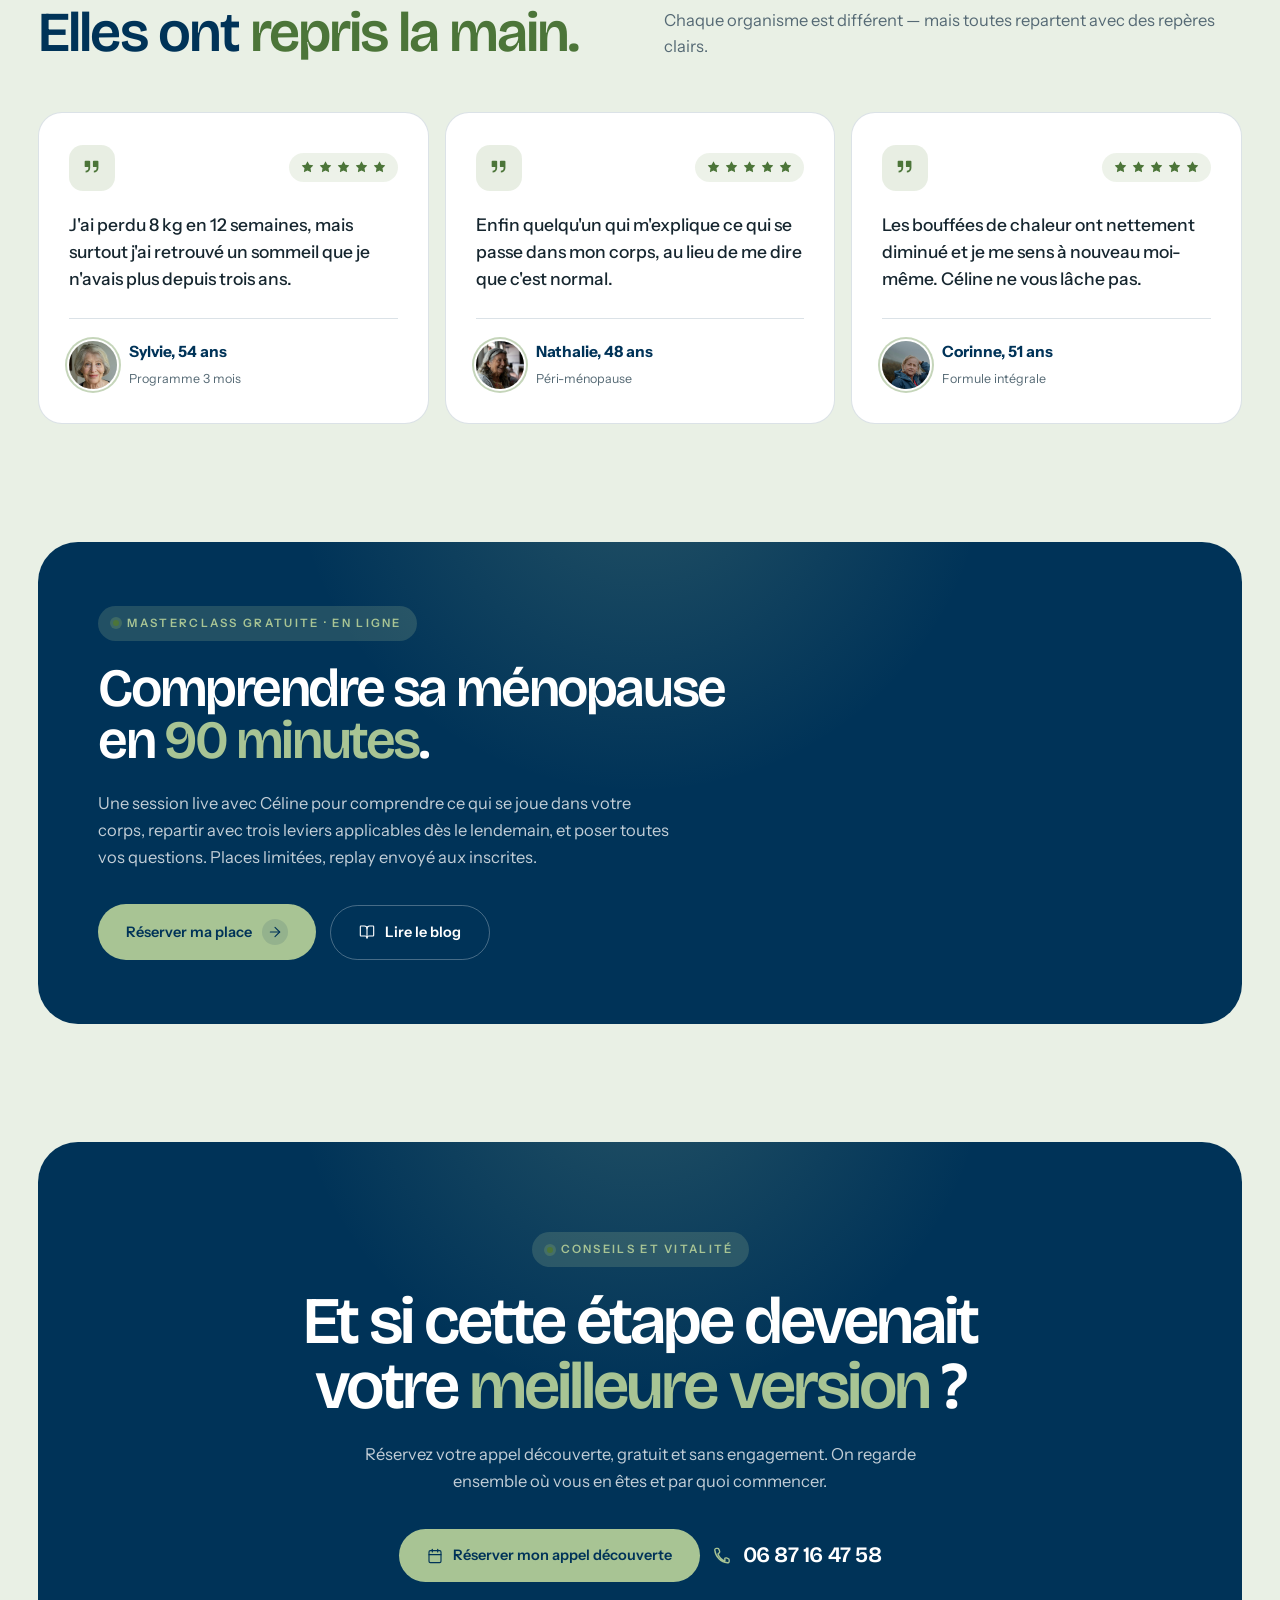
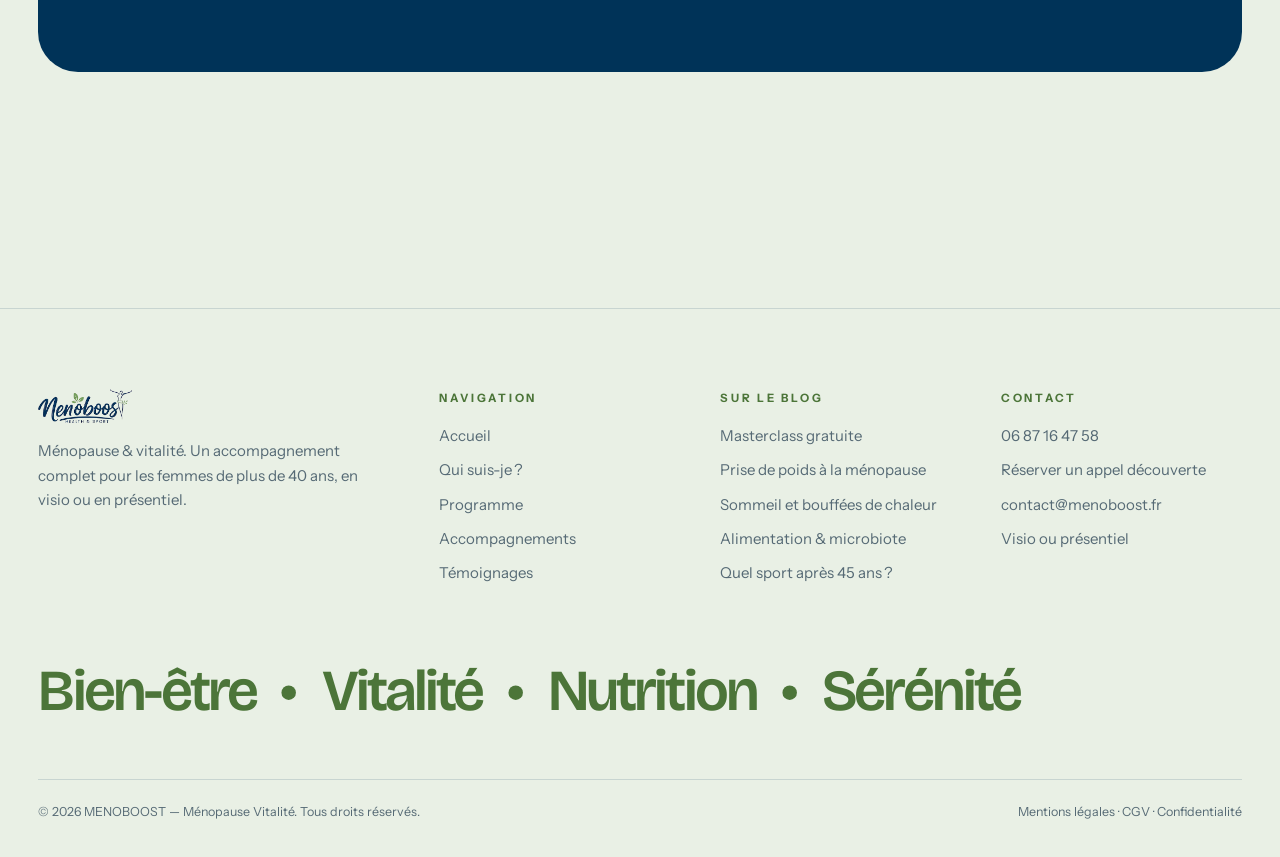
==== commit 329863f4: "fix" ====
--- a/index.html
+++ b/index.html
@@ -3,360 +3,24 @@
 <head>
 <meta charset="utf-8">
 <meta name="viewport" content="width=device-width, initial-scale=1">
-<title>MENOBOOST — Ménopause &amp; Vitalité</title>
+<title>Ménopause et vitalité : retrouver son énergie après 40 ans | MENOBOOST</title>
+<meta name="description" content="Fatigue, prise de poids, nuits hachées, bouffées de chaleur : un accompagnement complet en péri-ménopause et ménopause. Mouvement, alimentation, gestion du stress et complémentation ciblée, en visio ou en présentiel. Appel découverte offert.">
+<link rel="canonical" href="https://www.menoboost.fr/">
+<meta name="robots" content="index,follow,max-image-preview:large">
+<meta name="author" content="Céline Thomelin">
+<meta property="og:type" content="website">
+<meta property="og:locale" content="fr_FR">
+<meta property="og:site_name" content="MENOBOOST">
+<meta property="og:title" content="Ménopause et vitalité : retrouver son énergie après 40 ans">
+<meta property="og:description" content="Un accompagnement complet en péri-ménopause et ménopause : mouvement, alimentation, stress et complémentation. Appel découverte offert.">
+<meta property="og:url" content="https://www.menoboost.fr/">
+<meta property="og:image" content="https://www.menoboost.fr/images/hero.avif">
+<meta name="twitter:card" content="summary_large_image">
 <link rel="icon" href="images/logo-menoboost.png">
 <link rel="preconnect" href="https://fonts.googleapis.com">
 <link rel="preconnect" href="https://fonts.gstatic.com" crossorigin>
 <link href="https://fonts.googleapis.com/css2?family=Bricolage+Grotesque:opsz,wght@12..96,200..800&family=Instrument+Sans:ital,wght@0,400..700;1,400..700&display=swap" rel="stylesheet">
-<style>
-:root{
-  /* ----- palette relevee sur les visuels de marque Nenoboost ----- */
-  --navy:#003358;          /* bleu marine du logo */
-  --navy-2:#0A4A76;
-  --navy-900:#00263F;
-  --green:#7EA266;         /* vert feuille du logo (aplats) */
-  --green-dp:#4C7539;      /* vert fonce : texte et boutons sur fond clair */
-  --green-lt:#A8C494;      /* vert clair : accents sur fond marine */
-  --mint:#E9F0E5;          /* fond de page */
-  --mint-2:#DBE6D4;
-  --ink:#16262F;
-  --muted:#566A75;
-  --line:rgba(0,51,88,.14);
-  --e:cubic-bezier(.19,1,.22,1);
-}
-*{box-sizing:border-box;margin:0;padding:0}
-html{scroll-behavior:smooth}
-body{background:var(--mint);color:var(--ink);font-family:"Instrument Sans",sans-serif;font-size:16.5px;line-height:1.62;-webkit-font-smoothing:antialiased;overflow-x:hidden}
-h1,h2,h3,h4{font-family:"Bricolage Grotesque",sans-serif;font-weight:600;line-height:.98;letter-spacing:-.035em}
-a{color:inherit;text-decoration:none}
-img{display:block;max-width:100%}
-.wrap{width:min(1320px,94vw);margin-inline:auto}
-.serif{color:var(--green-dp)}
-
-svg.i{width:1em;height:1em;stroke:currentColor;stroke-width:1.7;fill:none;stroke-linecap:round;stroke-linejoin:round;flex:none}
-svg.i.fill{fill:currentColor;stroke:none}
-.ic-sm{width:16px;height:16px;margin-top:4px;flex:0 0 16px}
-
-.tag{display:inline-flex;align-items:center;gap:8px;font-size:11.5px;letter-spacing:.2em;text-transform:uppercase;font-weight:600;color:var(--green-dp);background:rgba(126,162,102,.2);padding:8px 15px;border-radius:999px}
-.tag::before{content:"";width:6px;height:6px;border-radius:50%;background:var(--green-dp);box-shadow:0 0 0 3px rgba(126,162,102,.3)}
-
-.ph{position:relative;overflow:hidden;background:var(--mint-2)}
-.ph img{width:100%;height:100%;object-fit:cover}
-/* visuels de type infographie : jamais recadres */
-.figure{background:#fff;border:1px solid var(--line);border-radius:26px;padding:18px;overflow:hidden}
-.figure img{width:100%;height:auto;border-radius:14px}
-.figure.scrollx{scrollbar-width:thin}
-
-/* NAV */
-header{position:fixed;top:18px;left:0;right:0;z-index:200}
-.nav{background:rgba(233,240,229,.85);backdrop-filter:blur(18px) saturate(1.3);border:1px solid var(--line);border-radius:999px;display:flex;align-items:center;gap:30px;padding:9px 9px 9px 22px;box-shadow:0 18px 40px -28px rgba(0,51,88,.5)}
-.logo img{height:40px;width:auto}
-.logo.sm img{height:34px}
-nav.links{display:flex;gap:24px;margin-left:auto;font-size:14px;font-weight:500;color:var(--muted)}
-nav.links a{padding:6px 2px;transition:color .3s}
-nav.links a:hover{color:var(--navy)}
-.nav-end{display:flex;align-items:center;gap:14px;font-size:13.5px;color:var(--muted)}
-.cart{display:flex;align-items:center;gap:6px}
-.cart svg.i{width:17px;height:17px}
-.btn{display:inline-flex;align-items:center;gap:10px;border-radius:999px;font-weight:600;transition:transform .4s var(--e),background .3s,box-shadow .4s var(--e),border-color .3s;padding:15px 28px;font-size:14.5px}
-.btn:hover{transform:translateY(-2px)}
-.btn svg.i{width:16px;height:16px}
-.btn-dark{background:var(--navy);color:#fff;box-shadow:0 12px 28px -16px rgba(0,51,88,.9)}
-.btn-dark:hover{background:var(--navy-2)}
-.btn-green{background:var(--green-dp);color:#fff}
-.btn-green:hover{background:#5F8A4C;box-shadow:0 14px 32px -16px rgba(76,117,57,.8)}
-.btn-sage{background:var(--green-lt);color:var(--navy)}
-.btn-sage:hover{background:#BDD4AB;box-shadow:0 14px 32px -16px rgba(168,196,148,.9)}
-.btn-out{border:1.5px solid var(--line);color:var(--ink)}
-.btn-out:hover{border-color:var(--navy)}
-.btn-sm{padding:11px 20px;font-size:13.5px}
-.round{width:26px;height:26px;border-radius:50%;background:rgba(0,0,0,.1);display:grid;place-items:center}
-
-
-/* ---- menu burger ---- */
-.burger{display:none;width:44px;height:44px;flex-direction:column;align-items:center;justify-content:center;gap:5px;
-  border:0;background:transparent;border-radius:50%;cursor:pointer;padding:0;-webkit-tap-highlight-color:transparent}
-.burger span{display:block;width:20px;height:2px;border-radius:2px;background:var(--navy);
-  transition:transform .35s var(--e),opacity .2s var(--e)}
-.burger[aria-expanded="true"] span:nth-child(1){transform:translateY(7px) rotate(45deg)}
-.burger[aria-expanded="true"] span:nth-child(2){opacity:0}
-.burger[aria-expanded="true"] span:nth-child(3){transform:translateY(-7px) rotate(-45deg)}
-.mnav{display:none;margin-top:10px;background:#EEF3EA;border:1px solid var(--line);border-radius:26px;padding:14px;
-  box-shadow:0 26px 60px -30px rgba(0,51,88,.55);max-height:calc(100vh - 150px);max-height:calc(100dvh - 150px);overflow-y:auto;
-  opacity:0;visibility:hidden;transform:translateY(-12px);
-  transition:opacity .3s var(--e),transform .35s var(--e),visibility 0s .35s}
-.mnav.open{opacity:1;visibility:visible;transform:none;transition:opacity .3s var(--e),transform .35s var(--e),visibility 0s}
-.mnav a.ml{display:flex;align-items:center;justify-content:space-between;gap:12px;min-height:52px;padding:14px 18px;
-  border-radius:16px;font-size:17px;font-weight:600;color:var(--navy);transition:background .25s var(--e)}
-.mnav a.ml:hover,.mnav a.ml:focus-visible{background:rgba(126,162,102,.18)}
-.mnav a.ml svg.i{width:17px;height:17px;color:var(--green-dp)}
-.mnav-foot{display:grid;gap:10px;margin-top:12px;padding-top:14px;border-top:1px solid var(--line)}
-.mnav-foot .btn{justify-content:center;min-height:52px}
-body.no-scroll{overflow:hidden}
-
-/* HERO */
-.hero{min-height:100vh;min-height:100dvh;display:grid;grid-template-columns:1fr 1fr;position:relative;isolation:isolate}
-.hero-bg{position:absolute;inset:0;overflow:hidden;z-index:0;background:var(--mint-2)}
-.hero-bg img{width:100%;height:100%;object-fit:cover;object-position:50% 8%;transform:scaleX(-1)}
-.hero-l{background:rgba(0,51,88,.8);backdrop-filter:blur(30px) saturate(1.25);-webkit-backdrop-filter:blur(30px) saturate(1.25);border-right:1px solid rgba(255,255,255,.16);color:#fff;padding:150px 60px 60px;display:flex;flex-direction:column;justify-content:center;position:relative;overflow:hidden;z-index:2}
-.hero-l::before{content:"";position:absolute;width:640px;height:640px;border-radius:50%;left:-300px;bottom:-320px;background:radial-gradient(circle,rgba(168,196,148,.2),transparent 65%)}
-.hero-l>*{position:relative}
-.hero-l .tag{background:rgba(168,196,148,.2);color:var(--green-lt)}
-.hero-l .tag::before{background:var(--green-lt);box-shadow:0 0 0 3px rgba(168,196,148,.25)}
-.hero h1{font-size:clamp(42px,4.6vw,76px);margin-top:26px;font-weight:600;letter-spacing:-.04em}
-.hero h1 .green{color:var(--green-lt)}
-
-.hero-l p{margin-top:24px;max-width:46ch;color:rgba(255,255,255,.76);font-size:16.5px}
-.hero-cta{display:flex;gap:12px;margin-top:34px;flex-wrap:wrap}
-.hero-r{position:relative;overflow:hidden;z-index:1}
-.hero-r .ph{position:absolute;inset:0}
-.hero-r .ph img{object-position:50% 12%}
-.hero-over{position:absolute;left:4%;top:30%;font-family:"Bricolage Grotesque";font-size:clamp(52px,6.6vw,110px);font-weight:700;letter-spacing:-.05em;color:#fff;line-height:.9;z-index:3;pointer-events:none}
-.hero-badges{position:absolute;right:26px;bottom:26px;display:grid;gap:10px;z-index:4}
-.bdg{background:rgba(255,255,255,.95);backdrop-filter:blur(10px);border-radius:16px;padding:14px 18px;display:flex;align-items:center;gap:14px;min-width:220px}
-.bdg .n{font-family:"Bricolage Grotesque";font-size:26px;font-weight:700;letter-spacing:-.04em;color:var(--navy)}
-.bdg .l{font-size:12px;color:var(--muted);line-height:1.3}
-.scroll-hint{position:absolute;left:60px;bottom:38px;font-size:11px;letter-spacing:.24em;text-transform:uppercase;color:rgba(255,255,255,.55);z-index:5;display:flex;align-items:center;gap:10px}
-.scroll-hint::after{content:"";width:40px;height:1px;background:rgba(255,255,255,.45);animation:grow 2s var(--e) infinite}
-@keyframes grow{0%,100%{width:20px;opacity:.4}50%{width:52px;opacity:1}}
-
-section{padding:118px 0}
-.sec-head{display:grid;grid-template-columns:1fr 1fr;gap:48px;align-items:end}
-.sec-head h2{font-size:clamp(34px,4.4vw,62px);margin-top:18px;color:var(--navy)}
-.sec-head h2 .serif{color:var(--green-dp)}
-.sec-head p{color:var(--muted);max-width:52ch}
-.rv{opacity:0;transform:translateY(30px);transition:opacity 1s var(--e),transform 1s var(--e)}
-.rv.in{opacity:1;transform:none}
-
-/* BENTO */
-.bento{display:grid;grid-template-columns:repeat(4,1fr);grid-auto-rows:minmax(200px,1fr);gap:14px;margin-top:56px}
-.bx{background:#fff;border:1px solid var(--line);border-radius:24px;padding:28px 26px;display:flex;flex-direction:column;align-items:flex-start;position:relative;overflow:hidden;transition:transform .5s var(--e),box-shadow .5s var(--e),border-color .5s var(--e)}
-.bx::after{content:"";position:absolute;right:-70px;bottom:-90px;width:210px;height:210px;border-radius:50%;background:radial-gradient(circle,rgba(126,162,102,.2),transparent 70%);opacity:0;transition:opacity .5s var(--e)}
-.bx:hover::after{opacity:1}
-.bx>*{position:relative;z-index:1}
-.bx:hover{transform:translateY(-6px);box-shadow:0 30px 56px -34px rgba(0,51,88,.4);border-color:rgba(126,162,102,.55)}
-.bx .ic{width:48px;height:48px;border-radius:15px;display:grid;place-items:center;background:rgba(126,162,102,.18);color:var(--green-dp);transition:background .45s var(--e),color .45s var(--e)}
-.bx:hover .ic{background:var(--green-dp);color:#fff}
-.bx .ic svg.i{width:23px;height:23px}
-.bx h4{font-size:20px;margin-top:20px;margin-bottom:18px;font-weight:600;letter-spacing:-.03em;color:var(--navy);line-height:1.12}
-.bx p{font-size:14.5px;color:var(--muted);margin-top:auto;padding-top:16px;width:100%;border-top:1px solid var(--line)}
-.bx.span2{grid-column:span 2}
-.bx.dark{background:var(--navy);border-color:transparent}
-.bx.dark h4{color:#fff}
-.bx.dark p{color:rgba(255,255,255,.74);border-top-color:rgba(255,255,255,.2)}
-.bx.dark .ic{background:rgba(168,196,148,.22);color:var(--green-lt)}
-.bx.dark:hover .ic{background:var(--green-lt);color:var(--navy)}
-.bx.dark:hover{border-color:rgba(168,196,148,.5)}
-.bx.green{background:var(--green);border-color:transparent}
-.bx.green h4{color:var(--navy)}
-.bx.green p{color:rgba(0,38,63,.78);border-top-color:rgba(0,38,63,.2)}
-.bx.green .ic{background:rgba(255,255,255,.45);color:var(--navy)}
-.bx.green:hover .ic{background:var(--navy);color:#fff}
-.bx.photo{padding:0;overflow:hidden;position:relative;min-height:170px}
-.bx.photo .ph{position:absolute;inset:0}
-
-/* AVANT / APRES */
-.split{display:grid;grid-template-columns:1fr 1fr;border-radius:34px;overflow:hidden;margin-top:56px;border:1px solid var(--line)}
-.sp{padding:46px 42px;background:#fff}
-.sp.after{background:var(--navy);color:#fff}
-.sp h3{font-size:13px;letter-spacing:.26em;text-transform:uppercase;font-weight:700;color:var(--muted)}
-.sp.after h3{color:var(--green-lt)}
-.sp .headline{font-family:"Bricolage Grotesque";font-size:32px;margin-top:14px;letter-spacing:-.04em;font-weight:600;color:var(--navy)}
-.sp.after .headline{color:#fff}
-.sp ul{list-style:none;margin-top:28px}
-.sp li{padding:16px 0;border-bottom:1px dashed var(--line);display:flex;gap:14px;align-items:baseline;font-size:16px}
-.sp.after li{border-color:rgba(255,255,255,.18);color:rgba(255,255,255,.9)}
-.sp li i{font-style:normal;font-size:11px;letter-spacing:.1em;color:var(--muted);font-weight:700;min-width:22px}
-.sp.after li i{color:var(--green-lt)}
-
-/* PILIERS */
-.piliers{margin-top:56px;display:grid;grid-template-columns:repeat(4,1fr);gap:14px}
-.pil{border-radius:24px;padding:30px 26px 28px;background:var(--mint-2);position:relative;display:flex;flex-direction:column;min-height:270px;transition:background .45s var(--e),transform .45s var(--e)}
-.pil:hover{background:var(--navy);transform:translateY(-6px)}
-.pil:hover h4{color:#fff}
-.pil:hover p{color:rgba(255,255,255,.74);border-top-color:rgba(255,255,255,.2)}
-.pil:hover .n{color:var(--green-lt);background:rgba(168,196,148,.22)}
-.pil:hover .ic{background:rgba(168,196,148,.22);color:var(--green-lt)}
-.pil .ic{width:50px;height:50px;border-radius:15px;display:grid;place-items:center;background:rgba(0,51,88,.08);color:var(--navy);transition:all .45s var(--e)}
-.pil .ic svg.i{width:24px;height:24px}
-.pil .n{position:absolute;top:30px;right:26px;font-size:11.5px;font-weight:700;letter-spacing:.16em;color:var(--green-dp);background:rgba(126,162,102,.2);padding:6px 12px;border-radius:999px;line-height:1;transition:all .45s}
-.pil h4{font-size:22px;margin-top:22px;margin-bottom:18px;font-weight:600;color:var(--navy);transition:color .45s}
-.pil p{font-size:14.5px;color:var(--muted);margin-top:auto;padding-top:16px;border-top:1px solid rgba(0,51,88,.12);transition:color .45s,border-color .45s}
-
-.result{margin-top:16px;display:grid;grid-template-columns:1.2fr .8fr;gap:14px}
-.result .box{background:var(--green);border-radius:28px;padding:40px 42px;display:flex;gap:34px;align-items:center;flex-wrap:wrap}
-.result .kpi{font-family:"Bricolage Grotesque";font-size:86px;line-height:.85;font-weight:700;letter-spacing:-.06em;color:var(--navy)}
-.result .kpi small{font-size:26px;font-weight:500}
-.result .box p{flex:1;min-width:min(260px,100%);color:rgba(0,38,63,.88);font-size:16.5px}
-.result .ph{border-radius:28px;min-height:190px}
-
-/* PARCOURS */
-.parcours{display:grid;grid-template-columns:400px 1fr;gap:40px;align-items:start;margin-top:56px}
-.parcours .figure{position:sticky;top:120px}
-.steps{display:grid;gap:14px}
-.step{background:#fff;border:1px solid var(--line);border-radius:22px;padding:28px 30px;display:grid;grid-template-columns:58px 1fr;gap:22px;align-items:start;transition:transform .45s var(--e),box-shadow .45s var(--e)}
-.step:hover{transform:translateX(6px);box-shadow:0 24px 46px -30px rgba(0,51,88,.45)}
-.step .num{width:58px;height:58px;border-radius:50%;background:var(--navy);color:#fff;display:grid;place-items:center;font-family:"Bricolage Grotesque";font-size:20px;font-weight:700}
-.step:nth-child(4) .num{background:var(--green-dp)}
-.step h4{font-size:24px;color:var(--navy);font-weight:600}
-.step ul{list-style:none;margin-top:12px;display:grid;gap:8px}
-.step li{display:flex;gap:10px;align-items:flex-start;font-size:15.5px;color:var(--muted)}
-.step li svg.i{color:var(--green-dp)}
-.step .note{margin-top:14px;display:inline-flex;align-items:center;gap:8px;font-size:13px;font-weight:600;color:var(--green-dp);background:rgba(126,162,102,.16);padding:7px 14px;border-radius:999px}
-.step .note svg.i{width:15px;height:15px}
-
-/* FORMULES */
-.formules{display:grid;grid-template-columns:1fr 1fr;gap:16px;margin-top:52px}
-.fm{border-radius:30px;padding:42px 38px;background:#fff;border:1px solid var(--line);transition:transform .5s var(--e),box-shadow .5s var(--e)}
-.fm:hover{transform:translateY(-8px);box-shadow:0 40px 70px -40px rgba(0,51,88,.45)}
-.fm h3{font-size:34px;margin:18px 0 6px;font-weight:600;color:var(--navy)}
-.fm .dur{font-size:14px;color:var(--muted)}
-.fm .grp{margin-top:24px}
-.fm .grp h5{font-size:11.5px;letter-spacing:.2em;text-transform:uppercase;font-weight:700;color:var(--green-dp);margin-bottom:8px}
-.fm ul{list-style:none;display:grid;gap:8px}
-.fm li{display:flex;gap:10px;align-items:flex-start;font-size:15.5px;color:var(--muted)}
-.fm li svg.i{color:var(--green-dp)}
-.fm .btn{margin-top:30px}
-.fm.hi{background:var(--navy);border-color:transparent}
-.fm.hi h3{color:#fff}
-.fm.hi .dur,.fm.hi li{color:rgba(255,255,255,.8)}
-.fm.hi .grp h5{color:var(--green-lt)}
-.fm.hi li svg.i{color:var(--green-lt)}
-.fm.hi .tag{background:rgba(168,196,148,.2);color:var(--green-lt)}
-.fm.hi .tag::before{background:var(--green-lt)}
-.offert{margin-top:16px;background:var(--green);border-radius:26px;padding:30px 36px;display:flex;align-items:center;gap:26px;flex-wrap:wrap}
-.offert .lab{font-family:"Bricolage Grotesque";font-size:30px;font-weight:700;letter-spacing:-.04em;color:var(--navy)}
-.offert ul{list-style:none;display:flex;gap:26px;flex-wrap:wrap}
-.offert li{display:flex;gap:10px;align-items:center;color:var(--navy);font-weight:600}
-.offert li svg.i{width:19px;height:19px}
-
-/* ACCOMPAGNEMENTS */
-.rows{margin-top:52px;border-top:1px solid var(--line)}
-.row{display:grid;grid-template-columns:96px 1.1fr 1.4fr 150px 170px;gap:26px;align-items:center;padding:20px 14px;border-bottom:1px solid var(--line);border-radius:22px;transition:background .4s var(--e),padding .4s var(--e),box-shadow .4s var(--e)}
-.row:hover{background:#fff;padding-left:24px;padding-right:24px;box-shadow:0 24px 46px -34px rgba(0,51,88,.4);border-bottom-color:transparent}
-.row .ph{width:96px;height:96px;border-radius:20px}
-.row h4{font-size:24px;font-weight:600;letter-spacing:-.03em;color:var(--navy)}
-.row .d{font-size:14.5px;color:var(--muted)}
-.row .meta{display:inline-flex;align-items:center;margin-top:8px;padding:5px 12px;border-radius:999px;background:rgba(126,162,102,.18);font-size:11px;letter-spacing:.16em;text-transform:uppercase;color:var(--green-dp);font-weight:700}
-.row .btn{justify-content:center}
-
-/* TEMOIGNAGES */
-.tcards{display:grid;grid-template-columns:repeat(3,1fr);gap:16px;margin-top:52px}
-.tc{background:#fff;border:1px solid var(--line);border-radius:24px;padding:32px 30px;display:flex;flex-direction:column;transition:transform .5s var(--e),box-shadow .5s var(--e),border-color .5s var(--e)}
-.tc:hover{transform:translateY(-6px);box-shadow:0 30px 56px -36px rgba(0,51,88,.4);border-color:rgba(126,162,102,.5)}
-.tc-top{display:flex;align-items:center;justify-content:space-between;gap:14px}
-.tc .qm{width:46px;height:46px;border-radius:14px;display:grid;place-items:center;background:rgba(126,162,102,.18);color:var(--green-dp)}
-.tc .qm svg.i{width:22px;height:22px}
-.stars{display:flex;gap:3px;color:var(--green-dp);background:rgba(126,162,102,.14);padding:7px 11px;border-radius:999px}
-.stars svg.i{width:15px;height:15px}
-.tc p{margin-top:20px;font-size:17.5px;line-height:1.55;flex:1;color:var(--ink);font-weight:500}
-.tc .who{display:flex;align-items:center;gap:12px;margin-top:26px;padding-top:20px;border-top:1px solid var(--line)}
-.tc .av{width:48px;height:48px;border-radius:50%;flex:0 0 48px;box-shadow:0 0 0 2px #fff,0 0 0 4px rgba(126,162,102,.45)}
-.tc b{font-size:15.5px;display:block;color:var(--navy)}
-.tc span{font-size:12.5px;color:var(--muted)}
-
-/* CTA */
-.cta{background:var(--navy);border-radius:40px;padding:90px 60px;color:#fff;position:relative;overflow:hidden;text-align:center}
-.cta::before{content:"";position:absolute;width:800px;height:800px;border-radius:50%;left:50%;translate:-50% 0;top:-500px;background:radial-gradient(circle,rgba(168,196,148,.22),transparent 62%)}
-.cta>*{position:relative}
-.cta h2{font-size:clamp(36px,5.2vw,74px);font-weight:600;letter-spacing:-.045em}
-.cta h2 .green{color:var(--green-lt)}
-.cta p{max-width:52ch;margin:22px auto 0;color:rgba(255,255,255,.76)}
-.cta-actions{margin-top:34px;display:flex;gap:14px;justify-content:center;align-items:center;flex-wrap:wrap}
-.cta .tel{display:inline-flex;align-items:center;gap:10px;font-family:"Bricolage Grotesque";font-size:22px;font-weight:600;letter-spacing:-.02em;color:#fff}
-.cta .tel svg.i{width:19px;height:19px;color:var(--green-lt)}
-
-/* FOOTER */
-footer{padding:80px 0 34px;border-top:1px solid var(--line);margin-top:118px}
-.f-grid{display:grid;grid-template-columns:1.5fr 1fr 1fr 1fr;gap:40px}
-footer h5{font-size:11.5px;letter-spacing:.24em;text-transform:uppercase;color:var(--green-dp);font-weight:700;margin-bottom:16px}
-footer ul{list-style:none;display:grid;gap:10px;font-size:15px;color:var(--muted)}
-footer a:hover{color:var(--navy)}
-.f-words{margin-top:60px;display:flex;flex-wrap:wrap;align-items:center;gap:12px 24px;font-family:"Bricolage Grotesque";font-size:clamp(28px,5vw,58px);font-weight:600;letter-spacing:-.05em;color:var(--green-dp)}
-.f-words b{font-weight:600;color:var(--navy)}
-.f-words svg.i{width:.3em;height:.3em;color:var(--green-dp)}
-.f-bot{margin-top:40px;padding-top:22px;border-top:1px solid var(--line);display:flex;justify-content:space-between;gap:16px;font-size:12.5px;color:var(--muted);flex-wrap:wrap}
-
-
-
-
-/* ABOUT */
-.about{display:grid;grid-template-columns:.85fr 1.15fr;gap:60px;align-items:start}
-.about-media{position:sticky;top:120px}
-.about-media .ph{border-radius:28px;aspect-ratio:1/1}
-.about-media .quote{margin-top:14px;background:var(--navy);color:#fff;border-radius:22px;padding:24px 26px}
-.about-media .quote p{font-family:"Bricolage Grotesque",sans-serif;font-size:21px;font-weight:600;line-height:1.28;letter-spacing:-.02em}
-.about-media .quote span{display:block;margin-top:12px;font-size:11.5px;letter-spacing:.22em;text-transform:uppercase;color:var(--green-lt);font-family:"Instrument Sans";font-weight:600}
-.about h2{font-size:clamp(30px,3.6vw,50px);letter-spacing:-.04em;color:var(--navy)}
-.about h2 .serif{color:var(--green-dp)}
-.about .block{margin-top:40px;padding-top:32px;border-top:1px solid var(--line)}
-.about .block h3{font-size:13px;letter-spacing:.24em;text-transform:uppercase;font-weight:700;color:var(--green-dp);margin-bottom:16px}
-.about .block p{color:var(--muted);margin-bottom:14px}
-.about .block p strong{color:var(--ink);font-weight:600}
-.mission{list-style:none;display:grid;gap:10px;margin-top:22px}
-.mission li{display:flex;gap:10px;align-items:flex-start;color:var(--muted)}
-.mission li svg.i{color:var(--green-dp)}
-.signature{display:flex;align-items:center;gap:16px;margin-top:34px;padding:20px 24px;background:var(--mint-2);border-radius:20px}
-.signature .ph{width:56px;height:56px;border-radius:50%;flex:0 0 56px}
-.signature .n{font-family:"Bricolage Grotesque",sans-serif;font-weight:700;font-size:23px;letter-spacing:-.03em;color:var(--navy)}
-.signature .r{font-size:11.5px;letter-spacing:.2em;text-transform:uppercase;color:var(--muted);margin-top:2px}
-
-/* ================= RESPONSIVE (toujours en fin de feuille) ================= */
-@media(max-width:1060px){
-  .hero{grid-template-columns:1fr}
-  .hero-r{min-height:56vh}
-  .hero-bg img{object-position:50% 4%}
-  .hero-l{background:rgba(0,51,88,.88);border-right:0;border-bottom:1px solid rgba(255,255,255,.16)}
-  .hero-over{left:6%;top:auto;bottom:16%}
-  .hero-l{padding:130px 28px 60px}
-  .scroll-hint{display:none}
-  .bento,.piliers{grid-template-columns:1fr 1fr}
-  .split,.about,.formules,.result,.sec-head,.parcours{grid-template-columns:1fr}
-  .about-media,.parcours .figure{position:static}
-  .parcours .figure{max-width:430px;margin-inline:auto}
-  .figure.scrollx{overflow-x:auto;padding:12px}
-  .figure.scrollx img{min-width:680px}
-  .sp{padding:34px 26px}
-  .fm{padding:34px 26px}
-  .about{gap:38px}
-  .result .box{padding:32px 28px;gap:24px}
-  .step{padding:24px 22px}
-  .btn-sm{min-height:44px}
-  .tcards{grid-template-columns:1fr}
-  .row{grid-template-columns:72px 1fr;gap:18px}
-  .row .ph{width:72px;height:72px;border-radius:18px}
-  .row .d,.row>.meta{display:none}
-  .row .btn{grid-column:2}
-  nav.links{display:none}
-  .burger{display:flex}
-  .mnav{display:block}
-  .nav-end>a:first-child,.nav-end .cart{display:none}
-  .logo img{height:34px}
-  .nav{gap:14px;padding:8px 8px 8px 18px}
-  .f-grid{grid-template-columns:1fr 1fr}
-  .cta{padding:60px 24px;border-radius:28px}
-}
-@media(max-width:620px){
-  .bento,.piliers{grid-template-columns:1fr}
-  .bento{grid-auto-rows:auto}
-  .bx.span2{grid-column:span 1}
-  .bx{min-height:0}
-  .bx p{margin-top:16px}
-  .pil{min-height:0}
-  .pil p{margin-top:16px}
-  section{padding:78px 0}
-  .step{grid-template-columns:1fr}
-  .offert{padding:24px;gap:18px}
-  .offert ul{gap:14px}
-  .wrap{width:calc(100% - 36px)}
-  .f-grid{grid-template-columns:1fr;gap:30px}
-  .cta{padding:52px 20px}
-  .sp{padding:28px 20px}
-  .fm{padding:28px 20px}
-  .about .block{margin-top:30px;padding-top:24px}
-  .mnav a.ml{font-size:16px}
-}
-</style>
+<link rel="stylesheet" href="assets/style.css">
 </head>
 <body>
 
@@ -385,33 +49,52 @@
   <symbol id="i-search" viewBox="0 0 24 24"><circle cx="11" cy="11" r="8"/><path d="m21 21-4.3-4.3"/></symbol>
   <symbol id="i-flask" viewBox="0 0 24 24"><path d="M9 2v6.2a2 2 0 0 1-.3 1L4 17.5A2.5 2.5 0 0 0 6.1 21h11.8a2.5 2.5 0 0 0 2.1-3.5l-4.7-8.3a2 2 0 0 1-.3-1V2"/><path d="M8 2h8"/><path d="M6.6 15h10.8"/></symbol>
   <symbol id="i-handshake" viewBox="0 0 24 24"><path d="m11 17 2 2a1 1 0 1 0 3-3"/><path d="m14 14 2.5 2.5a1 1 0 1 0 3-3l-3.9-3.9a2 2 0 0 1 0-2.8l.8-.8a2 2 0 0 1 2.8 0L21 8"/><path d="M3 8l2.8-2.8a2 2 0 0 1 2.8 0l3.9 3.9a1 1 0 0 1 0 1.4l-1.6 1.6a1 1 0 0 1-1.4 0L7 9.6"/></symbol>
+  <symbol id="i-video" viewBox="0 0 24 24"><path d="m16 13 5.2 3.1a.5.5 0 0 0 .8-.4V8.3a.5.5 0 0 0-.8-.4L16 11"/><rect width="14" height="12" x="2" y="6" rx="2"/></symbol>
+  <symbol id="i-users" viewBox="0 0 24 24"><path d="M16 21v-2a4 4 0 0 0-4-4H6a4 4 0 0 0-4 4v2"/><circle cx="9" cy="7" r="4"/><path d="M22 21v-2a4 4 0 0 0-3-3.87"/><path d="M16 3.13a4 4 0 0 1 0 7.75"/></symbol>
+  <symbol id="i-clock" viewBox="0 0 24 24"><circle cx="12" cy="12" r="10"/><path d="M12 6v6l4 2"/></symbol>
+  <symbol id="i-mail" viewBox="0 0 24 24"><rect width="20" height="16" x="2" y="4" rx="2"/><path d="m22 7-8.97 5.7a1.94 1.94 0 0 1-2.06 0L2 7"/></symbol>
+  <symbol id="i-user" viewBox="0 0 24 24"><path d="M19 21v-2a4 4 0 0 0-4-4H9a4 4 0 0 0-4 4v2"/><circle cx="12" cy="7" r="4"/></symbol>
+  <symbol id="i-sparkles" viewBox="0 0 24 24"><path d="M9.9 2.6a.5.5 0 0 1 .95 0l1.28 3.83a.5.5 0 0 0 .32.32l3.83 1.28a.5.5 0 0 1 0 .95l-3.83 1.28a.5.5 0 0 0-.32.32l-1.28 3.83a.5.5 0 0 1-.95 0L8.62 10.6a.5.5 0 0 0-.32-.32L4.47 9a.5.5 0 0 1 0-.95l3.83-1.28a.5.5 0 0 0 .32-.32Z"/><path d="M18 14l.7 2.1 2.1.7-2.1.7-.7 2.1-.7-2.1-2.1-.7 2.1-.7Z"/><path d="M5 16l.5 1.5L7 18l-1.5.5L5 20l-.5-1.5L3 18l1.5-.5Z"/></symbol>
+  <symbol id="i-book" viewBox="0 0 24 24"><path d="M12 7v14"/><path d="M3 18a1 1 0 0 1-1-1V4a1 1 0 0 1 1-1h5a4 4 0 0 1 4 4 4 4 0 0 1 4-4h5a1 1 0 0 1 1 1v13a1 1 0 0 1-1 1h-6a3 3 0 0 0-3 3 3 3 0 0 0-3-3Z"/></symbol>
+  <symbol id="i-arrow-left" viewBox="0 0 24 24"><path d="M19 12H5"/><path d="m12 19-7-7 7-7"/></symbol>
+  <symbol id="i-shield" viewBox="0 0 24 24"><path d="M20 13c0 5-3.5 7.5-7.66 8.95a1 1 0 0 1-.67-.01C7.5 20.5 4 18 4 13V6a1 1 0 0 1 1-1c2 0 4.5-1.2 6.24-2.72a1.17 1.17 0 0 1 1.52 0C14.51 3.81 17 5 19 5a1 1 0 0 1 1 1Z"/><path d="m9 12 2 2 4-4"/></symbol>
+  <symbol id="i-target" viewBox="0 0 24 24"><circle cx="12" cy="12" r="10"/><circle cx="12" cy="12" r="6"/><circle cx="12" cy="12" r="2"/></symbol>
+  <symbol id="i-lock" viewBox="0 0 24 24"><rect width="18" height="11" x="3" y="11" rx="2"/><path d="M7 11V7a5 5 0 0 1 10 0v4"/></symbol>
+  <symbol id="i-bulb" viewBox="0 0 24 24"><path d="M15 14c.2-1 .7-1.7 1.5-2.5 1-.9 1.5-2.2 1.5-3.5A6 6 0 0 0 6 8c0 1 .2 2.2 1.5 3.5.7.7 1.3 1.5 1.5 2.5"/><path d="M9 18h6"/><path d="M10 22h4"/></symbol>
+  <symbol id="i-droplet" viewBox="0 0 24 24"><path d="M12 22a7 7 0 0 0 7-7c0-2-1-3.9-3-5.5s-3.5-4-4-6.5c-.5 2.5-2 4.9-4 6.5S5 13 5 15a7 7 0 0 0 7 7Z"/></symbol>
+  <symbol id="i-dumbbell" viewBox="0 0 24 24"><path d="M14.4 14.4 9.6 9.6"/><path d="M18.66 15.66a2 2 0 1 0 2.83-2.83l-1.42-1.41a2 2 0 1 0-2.82 2.82Z"/><path d="M3.34 8.34a2 2 0 1 1-2.83 2.83"/><path d="m6.51 5.51 1.42 1.42"/><path d="M8.34 3.34a2 2 0 0 0-2.83 0L4.1 4.76a2 2 0 0 0 0 2.82l1.42 1.42a2 2 0 0 0 2.82 0l1.42-1.42a2 2 0 0 0 0-2.82Z"/><path d="M15.66 18.66a2 2 0 0 0 2.83 0l1.41-1.42a2 2 0 0 0 0-2.82l-1.41-1.42a2 2 0 0 0-2.83 0l-1.41 1.42a2 2 0 0 0 0 2.82Z"/></symbol>
+  <symbol id="i-alert" viewBox="0 0 24 24"><circle cx="12" cy="12" r="10"/><path d="M12 8v4"/><path d="M12 16h.01"/></symbol>
+  <symbol id="i-bone" viewBox="0 0 24 24"><path d="M17 10c.7-.7 1.69 0 2.5 0a2.5 2.5 0 1 0 0-5 2.5 2.5 0 0 0-2.4-2.5 2.5 2.5 0 0 0-2.5 2.5c0 .81.7 1.8 0 2.5l-5.1 5.1c-.7.7-1.69 0-2.5 0a2.5 2.5 0 0 0 0 5A2.5 2.5 0 0 0 9.5 22a2.5 2.5 0 0 0 0-5c0-.81-.7-1.8 0-2.5Z"/></symbol>
 </svg>
 
 <header>
   <div class="wrap nav">
     <a href="#" class="logo"><img src="images/logo-menoboost.png" alt="Ménoboost — Health &amp; Sport"></a>
     <nav class="links">
-      <a href="#">Accueil</a><a href="#about">Qui suis-je ?</a><a href="#programme">Programmes</a>
-      <a href="#accomp">Accompagnements</a><a href="#temoignages">Témoignages</a><a href="#contact">Contact</a>
+      <a href="index.html" class="on">Accueil</a><a href="#programme">Programme</a>
+      <a href="masterclass.html" class="hot">Masterclass</a><a href="blog/">Blog</a>
+      <a href="#about">Qui suis-je ?</a><a href="#contact">Contact</a>
     </nav>
     <div class="nav-end">
       <a href="#">Se connecter</a>
       <span class="cart"><svg class="i"><use href="#i-bag"/></svg>0</span>
-      <a href="#contact" class="btn btn-dark btn-sm">Contacter</a>
+      <a href="masterclass.html" class="btn btn-dark btn-sm">S'inscrire à la masterclass</a>
     </div>
     <button class="burger" id="burger" type="button" aria-label="Ouvrir le menu" aria-expanded="false" aria-controls="mobile-menu">
       <span></span><span></span><span></span>
     </button>
   </div>
   <div class="wrap"><div class="mnav" id="mobile-menu" aria-hidden="true">
-    <a class="ml" href="#">Accueil<svg class="i"><use href="#i-chevron-right"/></svg></a>
+    <a class="ml" href="index.html">Accueil<svg class="i"><use href="#i-chevron-right"/></svg></a>
+    <a class="ml" href="masterclass.html">Masterclass gratuite<svg class="i"><use href="#i-chevron-right"/></svg></a>
+    <a class="ml" href="blog/">Blog<svg class="i"><use href="#i-chevron-right"/></svg></a>
     <a class="ml" href="#about">Qui suis-je ?<svg class="i"><use href="#i-chevron-right"/></svg></a>
-    <a class="ml" href="#programme">Programmes<svg class="i"><use href="#i-chevron-right"/></svg></a>
+    <a class="ml" href="#programme">Programme<svg class="i"><use href="#i-chevron-right"/></svg></a>
     <a class="ml" href="#accomp">Accompagnements<svg class="i"><use href="#i-chevron-right"/></svg></a>
     <a class="ml" href="#temoignages">Témoignages<svg class="i"><use href="#i-chevron-right"/></svg></a>
     <a class="ml" href="#contact">Contact<svg class="i"><use href="#i-chevron-right"/></svg></a>
     <div class="mnav-foot">
-      <a href="#" class="btn btn-out">Se connecter</a>
+      <a href="masterclass.html" class="btn btn-out">S'inscrire à la masterclass</a>
       <a href="tel:+33687164758" class="btn btn-green"><svg class="i"><use href="#i-phone"/></svg>06 87 16 47 58</a>
     </div>
   </div></div>
@@ -757,6 +440,21 @@
   </div>
 </section>
 
+<!-- MASTERCLASS -->
+<section style="padding-top:0">
+  <div class="wrap">
+    <div class="cta rv" style="text-align:left;padding:64px 60px">
+      <span class="tag" style="background:rgba(168,196,148,.2);color:var(--green-lt)">Masterclass gratuite · en ligne</span>
+      <h2 style="margin-top:22px;font-size:clamp(30px,4.2vw,56px)">Comprendre sa ménopause<br>en <span class="green">90 minutes</span>.</h2>
+      <p style="margin-left:0">Une session live avec Céline pour comprendre ce qui se joue dans votre corps, repartir avec trois leviers applicables dès le lendemain, et poser toutes vos questions. Places limitées, replay envoyé aux inscrites.</p>
+      <div class="cta-actions" style="justify-content:flex-start">
+        <a href="masterclass.html" class="btn btn-sage">Réserver ma place <span class="round" style="background:rgba(0,51,88,.12)"><svg class="i"><use href="#i-arrow-right"/></svg></span></a>
+        <a href="blog/" class="btn btn-out" style="border-color:rgba(255,255,255,.28);color:#fff"><svg class="i"><use href="#i-book"/></svg>Lire le blog</a>
+      </div>
+    </div>
+  </div>
+</section>
+
 <!-- CTA -->
 <section id="contact" style="padding-top:0">
   <div class="wrap">
@@ -765,7 +463,7 @@
       <h2 style="margin-top:22px">Et si cette étape devenait<br>votre <span class="green">meilleure version</span> ?</h2>
       <p>Réservez votre appel découverte, gratuit et sans engagement. On regarde ensemble où vous en êtes et par quoi commencer.</p>
       <div class="cta-actions">
-        <a href="#" class="btn btn-sage"><svg class="i"><use href="#i-calendar"/></svg>Réserver sur Calendly</a>
+        <a href="masterclass.html#appel" class="btn btn-sage" data-cal-popup="appel"><svg class="i"><use href="#i-calendar"/></svg>Réserver mon appel découverte</a>
         <a href="tel:+33687164758" class="tel"><svg class="i"><use href="#i-phone"/></svg>06 87 16 47 58</a>
       </div>
     </div>
@@ -779,9 +477,15 @@
         <a href="#" class="logo sm"><img src="images/logo-menoboost.png" alt="Ménoboost — Health &amp; Sport"></a>
         <p style="margin-top:16px;max-width:34ch;color:var(--muted);font-size:15px">Ménopause &amp; vitalité. Un accompagnement complet pour les femmes de plus de 40 ans, en visio ou en présentiel.</p>
       </div>
-      <div><h5>Navigation</h5><ul><li><a href="#">Accueil</a></li><li><a href="#about">Qui suis-je ?</a></li><li><a href="#programme">Programmes</a></li><li><a href="#accomp">Accompagnements</a></li></ul></div>
-      <div><h5>Ressources</h5><ul><li><a href="#temoignages">Témoignages</a></li><li><a href="#">Conseils &amp; vitalité</a></li><li><a href="#">Menus &amp; recettes</a></li><li><a href="#">Se connecter</a></li></ul></div>
-      <div><h5>Contact</h5><ul><li><a href="tel:+33687164758">06 87 16 47 58</a></li><li><a href="#">Réserver un RDV Calendly</a></li><li><a href="#">contact@menoboost.fr</a></li><li>Visio ou présentiel</li></ul></div>
+      <div><h5>Navigation</h5><ul><li><a href="index.html">Accueil</a></li><li><a href="#about">Qui suis-je ?</a></li><li><a href="#programme">Programme</a></li><li><a href="#accomp">Accompagnements</a></li><li><a href="#temoignages">Témoignages</a></li></ul></div>
+      <div><h5>Sur le blog</h5><ul>
+        <li><a href="masterclass.html">Masterclass gratuite</a></li>
+        <li><a href="blog/prise-de-poids-menopause.html">Prise de poids à la ménopause</a></li>
+        <li><a href="blog/mieux-dormir-menopause.html">Sommeil et bouffées de chaleur</a></li>
+        <li><a href="blog/alimentation-menopause-microbiote.html">Alimentation &amp; microbiote</a></li>
+        <li><a href="blog/sport-menopause-muscle-os.html">Quel sport après 45 ans ?</a></li>
+      </ul></div>
+      <div><h5>Contact</h5><ul><li><a href="tel:+33687164758">06 87 16 47 58</a></li><li><a href="masterclass.html#appel">Réserver un appel découverte</a></li><li><a href="mailto:contact@menoboost.fr">contact@menoboost.fr</a></li><li>Visio ou présentiel</li></ul></div>
     </div>
     <div class="f-words">
       Bien-être <svg class="i fill"><use href="#i-dot"/></svg> Vitalité <svg class="i fill"><use href="#i-dot"/></svg> Nutrition <svg class="i fill"><use href="#i-dot"/></svg> Sérénité
@@ -793,23 +497,61 @@
   </div>
 </footer>
 
-<script>
-const io=new IntersectionObserver(es=>es.forEach(e=>{if(e.isIntersecting){e.target.classList.add('in');io.unobserve(e.target)}}),{threshold:.1});
-document.querySelectorAll('.rv').forEach(el=>io.observe(el));
-
-const burger=document.getElementById('burger'), mnav=document.getElementById('mobile-menu');
-const setMenu=o=>{
-  burger.setAttribute('aria-expanded',o);
-  burger.setAttribute('aria-label',o?'Fermer le menu':'Ouvrir le menu');
-  mnav.classList.toggle('open',o);
-  mnav.setAttribute('aria-hidden',!o);
-  document.body.classList.toggle('no-scroll',o);
-};
-burger.addEventListener('click',e=>{e.stopPropagation();setMenu(burger.getAttribute('aria-expanded')!=='true')});
-mnav.querySelectorAll('a').forEach(a=>a.addEventListener('click',()=>setMenu(false)));
-document.addEventListener('keydown',e=>{if(e.key==='Escape')setMenu(false)});
-document.addEventListener('click',e=>{if(!e.target.closest('header'))setMenu(false)});
-matchMedia('(min-width:1061px)').addEventListener('change',e=>{if(e.matches)setMenu(false)});
+<script type="application/ld+json">
+{
+  "@context": "https://schema.org",
+  "@graph": [
+    {
+      "@type": "ProfessionalService",
+      "@id": "https://www.menoboost.fr/#business",
+      "name": "MENOBOOST",
+      "description": "Accompagnement des femmes de plus de 40 ans en péri-ménopause et ménopause : sport, nutrition, gestion du stress et complémentation ciblée.",
+      "url": "https://www.menoboost.fr/",
+      "telephone": "+33687164758",
+      "email": "contact@menoboost.fr",
+      "image": "https://www.menoboost.fr/images/celine.avif",
+      "logo": "https://www.menoboost.fr/images/logo-menoboost.png",
+      "priceRange": "€€",
+      "areaServed": "FR",
+      "availableLanguage": "fr",
+      "founder": { "@id": "https://www.menoboost.fr/#celine" },
+      "knowsAbout": ["ménopause", "péri-ménopause", "nutrition", "coaching sportif", "gestion du stress", "microbiote"]
+    },
+    {
+      "@type": "Person",
+      "@id": "https://www.menoboost.fr/#celine",
+      "name": "Céline Thomelin",
+      "jobTitle": "Coach sportive et experte certifiée en ménopause",
+      "image": "https://www.menoboost.fr/images/celine-avatar.jpg",
+      "worksFor": { "@id": "https://www.menoboost.fr/#business" }
+    },
+    {
+      "@type": "WebSite",
+      "@id": "https://www.menoboost.fr/#website",
+      "url": "https://www.menoboost.fr/",
+      "name": "MENOBOOST",
+      "inLanguage": "fr-FR",
+      "publisher": { "@id": "https://www.menoboost.fr/#business" }
+    },
+    {
+      "@type": "Service",
+      "name": "Programme Ménoboost — 12 semaines",
+      "serviceType": "Accompagnement ménopause",
+      "provider": { "@id": "https://www.menoboost.fr/#business" },
+      "areaServed": "FR",
+      "hasOfferCatalog": {
+        "@type": "OfferCatalog",
+        "name": "Formules d'accompagnement",
+        "itemListElement": [
+          { "@type": "Offer", "itemOffered": { "@type": "Service", "name": "Programme en présentiel — 12 semaines" } },
+          { "@type": "Offer", "itemOffered": { "@type": "Service", "name": "Programme en ligne — 12 semaines" } },
+          { "@type": "Offer", "itemOffered": { "@type": "Service", "name": "Appel découverte" }, "price": "0", "priceCurrency": "EUR" }
+        ]
+      }
+    }
+  ]
+}
 </script>
+<script src="assets/site.js" defer></script>
 </body>
 </html>
--- a/assets/style.css
+++ b/assets/style.css
@@ -0,0 +1,664 @@
+:root{
+  /* ----- palette relevee sur les visuels de marque Nenoboost ----- */
+  --navy:#003358;          /* bleu marine du logo */
+  --navy-2:#0A4A76;
+  --navy-900:#00263F;
+  --green:#7EA266;         /* vert feuille du logo (aplats) */
+  --green-dp:#4C7539;      /* vert fonce : texte et boutons sur fond clair */
+  --green-lt:#A8C494;      /* vert clair : accents sur fond marine */
+  --mint:#E9F0E5;          /* fond de page */
+  --mint-2:#DBE6D4;
+  --ink:#16262F;
+  --muted:#566A75;
+  --line:rgba(0,51,88,.14);
+  --e:cubic-bezier(.19,1,.22,1);
+}
+*{box-sizing:border-box;margin:0;padding:0}
+html{scroll-behavior:smooth}
+body{background:var(--mint);color:var(--ink);font-family:"Instrument Sans",sans-serif;font-size:16.5px;line-height:1.62;-webkit-font-smoothing:antialiased;overflow-x:hidden}
+h1,h2,h3,h4{font-family:"Bricolage Grotesque",sans-serif;font-weight:600;line-height:.98;letter-spacing:-.035em}
+a{color:inherit;text-decoration:none}
+img{display:block;max-width:100%}
+.wrap{width:min(1320px,94vw);margin-inline:auto}
+.serif{color:var(--green-dp)}
+
+svg.i{width:1em;height:1em;stroke:currentColor;stroke-width:1.7;fill:none;stroke-linecap:round;stroke-linejoin:round;flex:none}
+svg.i.fill{fill:currentColor;stroke:none}
+.ic-sm{width:16px;height:16px;margin-top:4px;flex:0 0 16px}
+
+.tag{display:inline-flex;align-items:center;gap:8px;font-size:11.5px;letter-spacing:.2em;text-transform:uppercase;font-weight:600;color:var(--green-dp);background:rgba(126,162,102,.2);padding:8px 15px;border-radius:999px}
+.tag::before{content:"";width:6px;height:6px;border-radius:50%;background:var(--green-dp);box-shadow:0 0 0 3px rgba(126,162,102,.3)}
+
+.ph{position:relative;overflow:hidden;background:var(--mint-2)}
+.ph img{width:100%;height:100%;object-fit:cover}
+/* visuels de type infographie : jamais recadres */
+.figure{background:#fff;border:1px solid var(--line);border-radius:26px;padding:18px;overflow:hidden}
+.figure img{width:100%;height:auto;border-radius:14px}
+.figure.scrollx{scrollbar-width:thin}
+
+/* NAV */
+header{position:fixed;top:18px;left:0;right:0;z-index:200}
+.nav{background:rgba(233,240,229,.85);backdrop-filter:blur(18px) saturate(1.3);border:1px solid var(--line);border-radius:999px;display:flex;align-items:center;gap:30px;padding:9px 9px 9px 22px;box-shadow:0 18px 40px -28px rgba(0,51,88,.5)}
+.logo img{height:40px;width:auto}
+.logo.sm img{height:34px}
+nav.links{display:flex;gap:24px;margin-left:auto;font-size:14px;font-weight:500;color:var(--muted)}
+nav.links a{padding:6px 2px;transition:color .3s}
+nav.links a:hover{color:var(--navy)}
+nav.links a.on{color:var(--navy);font-weight:600}
+nav.links a.hot{color:var(--green-dp);font-weight:600;display:inline-flex;align-items:center;gap:7px}
+nav.links a.hot::before{content:"";width:6px;height:6px;border-radius:50%;background:var(--green-dp);
+  box-shadow:0 0 0 0 rgba(126,162,102,.6);animation:pulse 2.4s var(--e) infinite}
+@keyframes pulse{0%{box-shadow:0 0 0 0 rgba(126,162,102,.55)}70%{box-shadow:0 0 0 7px rgba(126,162,102,0)}100%{box-shadow:0 0 0 0 rgba(126,162,102,0)}}
+@media(prefers-reduced-motion:reduce){nav.links a.hot::before{animation:none}html{scroll-behavior:auto}.rv{transition:none}}
+.nav-end{display:flex;align-items:center;gap:14px;font-size:13.5px;color:var(--muted)}
+.cart{display:flex;align-items:center;gap:6px}
+.cart svg.i{width:17px;height:17px}
+.btn{display:inline-flex;align-items:center;gap:10px;border-radius:999px;font-weight:600;transition:transform .4s var(--e),background .3s,box-shadow .4s var(--e),border-color .3s;padding:15px 28px;font-size:14.5px}
+.btn:hover{transform:translateY(-2px)}
+.btn svg.i{width:16px;height:16px}
+.btn-dark{background:var(--navy);color:#fff;box-shadow:0 12px 28px -16px rgba(0,51,88,.9)}
+.btn-dark:hover{background:var(--navy-2)}
+.btn-green{background:var(--green-dp);color:#fff}
+.btn-green:hover{background:#5F8A4C;box-shadow:0 14px 32px -16px rgba(76,117,57,.8)}
+.btn-sage{background:var(--green-lt);color:var(--navy)}
+.btn-sage:hover{background:#BDD4AB;box-shadow:0 14px 32px -16px rgba(168,196,148,.9)}
+.btn-out{border:1.5px solid var(--line);color:var(--ink)}
+.btn-out:hover{border-color:var(--navy)}
+.btn-sm{padding:11px 20px;font-size:13.5px}
+.round{width:26px;height:26px;border-radius:50%;background:rgba(0,0,0,.1);display:grid;place-items:center}
+
+
+/* ---- menu burger ---- */
+.burger{display:none;width:44px;height:44px;flex-direction:column;align-items:center;justify-content:center;gap:5px;
+  border:0;background:transparent;border-radius:50%;cursor:pointer;padding:0;-webkit-tap-highlight-color:transparent}
+.burger span{display:block;width:20px;height:2px;border-radius:2px;background:var(--navy);
+  transition:transform .35s var(--e),opacity .2s var(--e)}
+.burger[aria-expanded="true"] span:nth-child(1){transform:translateY(7px) rotate(45deg)}
+.burger[aria-expanded="true"] span:nth-child(2){opacity:0}
+.burger[aria-expanded="true"] span:nth-child(3){transform:translateY(-7px) rotate(-45deg)}
+.mnav{display:none;margin-top:10px;background:#EEF3EA;border:1px solid var(--line);border-radius:26px;padding:14px;
+  box-shadow:0 26px 60px -30px rgba(0,51,88,.55);max-height:calc(100vh - 150px);max-height:calc(100dvh - 150px);overflow-y:auto;
+  opacity:0;visibility:hidden;transform:translateY(-12px);
+  transition:opacity .3s var(--e),transform .35s var(--e),visibility 0s .35s}
+.mnav.open{opacity:1;visibility:visible;transform:none;transition:opacity .3s var(--e),transform .35s var(--e),visibility 0s}
+.mnav a.ml{display:flex;align-items:center;justify-content:space-between;gap:12px;min-height:52px;padding:14px 18px;
+  border-radius:16px;font-size:17px;font-weight:600;color:var(--navy);transition:background .25s var(--e)}
+.mnav a.ml:hover,.mnav a.ml:focus-visible{background:rgba(126,162,102,.18)}
+.mnav a.ml svg.i{width:17px;height:17px;color:var(--green-dp)}
+.mnav-foot{display:grid;gap:10px;margin-top:12px;padding-top:14px;border-top:1px solid var(--line)}
+.mnav-foot .btn{justify-content:center;min-height:52px}
+body.no-scroll{overflow:hidden}
+
+/* HERO */
+.hero{min-height:100vh;min-height:100dvh;display:grid;grid-template-columns:1fr 1fr;position:relative;isolation:isolate}
+.hero-bg{position:absolute;inset:0;overflow:hidden;z-index:0;background:var(--mint-2)}
+.hero-bg img{width:100%;height:100%;object-fit:cover;object-position:50% 8%;transform:scaleX(-1)}
+.hero-l{background:rgba(0,51,88,.8);backdrop-filter:blur(30px) saturate(1.25);-webkit-backdrop-filter:blur(30px) saturate(1.25);border-right:1px solid rgba(255,255,255,.16);color:#fff;padding:150px 60px 60px;display:flex;flex-direction:column;justify-content:center;position:relative;overflow:hidden;z-index:2}
+.hero-l::before{content:"";position:absolute;width:640px;height:640px;border-radius:50%;left:-300px;bottom:-320px;background:radial-gradient(circle,rgba(168,196,148,.2),transparent 65%)}
+.hero-l>*{position:relative}
+.hero-l .tag{background:rgba(168,196,148,.2);color:var(--green-lt)}
+.hero-l .tag::before{background:var(--green-lt);box-shadow:0 0 0 3px rgba(168,196,148,.25)}
+.hero h1{font-size:clamp(42px,4.6vw,76px);margin-top:26px;font-weight:600;letter-spacing:-.04em}
+.hero h1 .green{color:var(--green-lt)}
+
+.hero-l p{margin-top:24px;max-width:46ch;color:rgba(255,255,255,.76);font-size:16.5px}
+.hero-cta{display:flex;gap:12px;margin-top:34px;flex-wrap:wrap}
+.hero-r{position:relative;overflow:hidden;z-index:1}
+.hero-r .ph{position:absolute;inset:0}
+.hero-r .ph img{object-position:50% 12%}
+.hero-over{position:absolute;left:4%;top:30%;font-family:"Bricolage Grotesque";font-size:clamp(52px,6.6vw,110px);font-weight:700;letter-spacing:-.05em;color:#fff;line-height:.9;z-index:3;pointer-events:none}
+.hero-badges{position:absolute;right:26px;bottom:26px;display:grid;gap:10px;z-index:4}
+.bdg{background:rgba(255,255,255,.95);backdrop-filter:blur(10px);border-radius:16px;padding:14px 18px;display:flex;align-items:center;gap:14px;min-width:220px}
+.bdg .n{font-family:"Bricolage Grotesque";font-size:26px;font-weight:700;letter-spacing:-.04em;color:var(--navy)}
+.bdg .l{font-size:12px;color:var(--muted);line-height:1.3}
+.scroll-hint{position:absolute;left:60px;bottom:38px;font-size:11px;letter-spacing:.24em;text-transform:uppercase;color:rgba(255,255,255,.55);z-index:5;display:flex;align-items:center;gap:10px}
+.scroll-hint::after{content:"";width:40px;height:1px;background:rgba(255,255,255,.45);animation:grow 2s var(--e) infinite}
+@keyframes grow{0%,100%{width:20px;opacity:.4}50%{width:52px;opacity:1}}
+
+section{padding:118px 0}
+.sec-head{display:grid;grid-template-columns:1fr 1fr;gap:48px;align-items:end}
+.sec-head h2{font-size:clamp(34px,4.4vw,62px);margin-top:18px;color:var(--navy)}
+.sec-head h2 .serif{color:var(--green-dp)}
+.sec-head p{color:var(--muted);max-width:52ch}
+.rv{opacity:0;transform:translateY(30px);transition:opacity 1s var(--e),transform 1s var(--e)}
+.rv.in{opacity:1;transform:none}
+
+/* BENTO */
+.bento{display:grid;grid-template-columns:repeat(4,1fr);grid-auto-rows:minmax(200px,1fr);gap:14px;margin-top:56px}
+.bx{background:#fff;border:1px solid var(--line);border-radius:24px;padding:28px 26px;display:flex;flex-direction:column;align-items:flex-start;position:relative;overflow:hidden;transition:transform .5s var(--e),box-shadow .5s var(--e),border-color .5s var(--e)}
+.bx::after{content:"";position:absolute;right:-70px;bottom:-90px;width:210px;height:210px;border-radius:50%;background:radial-gradient(circle,rgba(126,162,102,.2),transparent 70%);opacity:0;transition:opacity .5s var(--e)}
+.bx:hover::after{opacity:1}
+.bx>*{position:relative;z-index:1}
+.bx:hover{transform:translateY(-6px);box-shadow:0 30px 56px -34px rgba(0,51,88,.4);border-color:rgba(126,162,102,.55)}
+.bx .ic{width:48px;height:48px;border-radius:15px;display:grid;place-items:center;background:rgba(126,162,102,.18);color:var(--green-dp);transition:background .45s var(--e),color .45s var(--e)}
+.bx:hover .ic{background:var(--green-dp);color:#fff}
+.bx .ic svg.i{width:23px;height:23px}
+.bx h4{font-size:20px;margin-top:20px;margin-bottom:18px;font-weight:600;letter-spacing:-.03em;color:var(--navy);line-height:1.12}
+.bx p{font-size:14.5px;color:var(--muted);margin-top:auto;padding-top:16px;width:100%;border-top:1px solid var(--line)}
+.bx.span2{grid-column:span 2}
+.bx.dark{background:var(--navy);border-color:transparent}
+.bx.dark h4{color:#fff}
+.bx.dark p{color:rgba(255,255,255,.74);border-top-color:rgba(255,255,255,.2)}
+.bx.dark .ic{background:rgba(168,196,148,.22);color:var(--green-lt)}
+.bx.dark:hover .ic{background:var(--green-lt);color:var(--navy)}
+.bx.dark:hover{border-color:rgba(168,196,148,.5)}
+.bx.green{background:var(--green);border-color:transparent}
+.bx.green h4{color:var(--navy)}
+.bx.green p{color:rgba(0,38,63,.78);border-top-color:rgba(0,38,63,.2)}
+.bx.green .ic{background:rgba(255,255,255,.45);color:var(--navy)}
+.bx.green:hover .ic{background:var(--navy);color:#fff}
+.bx.photo{padding:0;overflow:hidden;position:relative;min-height:170px}
+.bx.photo .ph{position:absolute;inset:0}
+
+/* AVANT / APRES */
+.split{display:grid;grid-template-columns:1fr 1fr;border-radius:34px;overflow:hidden;margin-top:56px;border:1px solid var(--line)}
+.sp{padding:46px 42px;background:#fff}
+.sp.after{background:var(--navy);color:#fff}
+.sp h3{font-size:13px;letter-spacing:.26em;text-transform:uppercase;font-weight:700;color:var(--muted)}
+.sp.after h3{color:var(--green-lt)}
+.sp .headline{font-family:"Bricolage Grotesque";font-size:32px;margin-top:14px;letter-spacing:-.04em;font-weight:600;color:var(--navy)}
+.sp.after .headline{color:#fff}
+.sp ul{list-style:none;margin-top:28px}
+.sp li{padding:16px 0;border-bottom:1px dashed var(--line);display:flex;gap:14px;align-items:baseline;font-size:16px}
+.sp.after li{border-color:rgba(255,255,255,.18);color:rgba(255,255,255,.9)}
+.sp li i{font-style:normal;font-size:11px;letter-spacing:.1em;color:var(--muted);font-weight:700;min-width:22px}
+.sp.after li i{color:var(--green-lt)}
+
+/* PILIERS */
+.piliers{margin-top:56px;display:grid;grid-template-columns:repeat(4,1fr);gap:14px}
+.pil{border-radius:24px;padding:30px 26px 28px;background:var(--mint-2);position:relative;display:flex;flex-direction:column;min-height:270px;transition:background .45s var(--e),transform .45s var(--e)}
+.pil:hover{background:var(--navy);transform:translateY(-6px)}
+.pil:hover h4{color:#fff}
+.pil:hover p{color:rgba(255,255,255,.74);border-top-color:rgba(255,255,255,.2)}
+.pil:hover .n{color:var(--green-lt);background:rgba(168,196,148,.22)}
+.pil:hover .ic{background:rgba(168,196,148,.22);color:var(--green-lt)}
+.pil .ic{width:50px;height:50px;border-radius:15px;display:grid;place-items:center;background:rgba(0,51,88,.08);color:var(--navy);transition:all .45s var(--e)}
+.pil .ic svg.i{width:24px;height:24px}
+.pil .n{position:absolute;top:30px;right:26px;font-size:11.5px;font-weight:700;letter-spacing:.16em;color:var(--green-dp);background:rgba(126,162,102,.2);padding:6px 12px;border-radius:999px;line-height:1;transition:all .45s}
+.pil h4{font-size:22px;margin-top:22px;margin-bottom:18px;font-weight:600;color:var(--navy);transition:color .45s}
+.pil p{font-size:14.5px;color:var(--muted);margin-top:auto;padding-top:16px;border-top:1px solid rgba(0,51,88,.12);transition:color .45s,border-color .45s}
+
+.result{margin-top:16px;display:grid;grid-template-columns:1.2fr .8fr;gap:14px}
+.result .box{background:var(--green);border-radius:28px;padding:40px 42px;display:flex;gap:34px;align-items:center;flex-wrap:wrap}
+.result .kpi{font-family:"Bricolage Grotesque";font-size:86px;line-height:.85;font-weight:700;letter-spacing:-.06em;color:var(--navy)}
+.result .kpi small{font-size:26px;font-weight:500}
+.result .box p{flex:1;min-width:min(260px,100%);color:rgba(0,38,63,.88);font-size:16.5px}
+.result .ph{border-radius:28px;min-height:190px}
+
+/* PARCOURS */
+.parcours{display:grid;grid-template-columns:400px 1fr;gap:40px;align-items:start;margin-top:56px}
+.parcours .figure{position:sticky;top:120px}
+.steps{display:grid;gap:14px}
+.step{background:#fff;border:1px solid var(--line);border-radius:22px;padding:28px 30px;display:grid;grid-template-columns:58px 1fr;gap:22px;align-items:start;transition:transform .45s var(--e),box-shadow .45s var(--e)}
+.step:hover{transform:translateX(6px);box-shadow:0 24px 46px -30px rgba(0,51,88,.45)}
+.step .num{width:58px;height:58px;border-radius:50%;background:var(--navy);color:#fff;display:grid;place-items:center;font-family:"Bricolage Grotesque";font-size:20px;font-weight:700}
+.step:nth-child(4) .num{background:var(--green-dp)}
+.step h4{font-size:24px;color:var(--navy);font-weight:600}
+.step ul{list-style:none;margin-top:12px;display:grid;gap:8px}
+.step li{display:flex;gap:10px;align-items:flex-start;font-size:15.5px;color:var(--muted)}
+.step li svg.i{color:var(--green-dp)}
+.step .note{margin-top:14px;display:inline-flex;align-items:center;gap:8px;font-size:13px;font-weight:600;color:var(--green-dp);background:rgba(126,162,102,.16);padding:7px 14px;border-radius:999px}
+.step .note svg.i{width:15px;height:15px}
+
+/* FORMULES */
+.formules{display:grid;grid-template-columns:1fr 1fr;gap:16px;margin-top:52px}
+.fm{border-radius:30px;padding:42px 38px;background:#fff;border:1px solid var(--line);transition:transform .5s var(--e),box-shadow .5s var(--e)}
+.fm:hover{transform:translateY(-8px);box-shadow:0 40px 70px -40px rgba(0,51,88,.45)}
+.fm h3{font-size:34px;margin:18px 0 6px;font-weight:600;color:var(--navy)}
+.fm .dur{font-size:14px;color:var(--muted)}
+.fm .grp{margin-top:24px}
+.fm .grp h5{font-size:11.5px;letter-spacing:.2em;text-transform:uppercase;font-weight:700;color:var(--green-dp);margin-bottom:8px}
+.fm ul{list-style:none;display:grid;gap:8px}
+.fm li{display:flex;gap:10px;align-items:flex-start;font-size:15.5px;color:var(--muted)}
+.fm li svg.i{color:var(--green-dp)}
+.fm .btn{margin-top:30px}
+.fm.hi{background:var(--navy);border-color:transparent}
+.fm.hi h3{color:#fff}
+.fm.hi .dur,.fm.hi li{color:rgba(255,255,255,.8)}
+.fm.hi .grp h5{color:var(--green-lt)}
+.fm.hi li svg.i{color:var(--green-lt)}
+.fm.hi .tag{background:rgba(168,196,148,.2);color:var(--green-lt)}
+.fm.hi .tag::before{background:var(--green-lt)}
+.offert{margin-top:16px;background:var(--green);border-radius:26px;padding:30px 36px;display:flex;align-items:center;gap:26px;flex-wrap:wrap}
+.offert .lab{font-family:"Bricolage Grotesque";font-size:30px;font-weight:700;letter-spacing:-.04em;color:var(--navy)}
+.offert ul{list-style:none;display:flex;gap:26px;flex-wrap:wrap}
+.offert li{display:flex;gap:10px;align-items:center;color:var(--navy);font-weight:600}
+.offert li svg.i{width:19px;height:19px}
+
+/* ACCOMPAGNEMENTS */
+.rows{margin-top:52px;border-top:1px solid var(--line)}
+.row{display:grid;grid-template-columns:96px 1.1fr 1.4fr 150px 170px;gap:26px;align-items:center;padding:20px 14px;border-bottom:1px solid var(--line);border-radius:22px;transition:background .4s var(--e),padding .4s var(--e),box-shadow .4s var(--e)}
+.row:hover{background:#fff;padding-left:24px;padding-right:24px;box-shadow:0 24px 46px -34px rgba(0,51,88,.4);border-bottom-color:transparent}
+.row .ph{width:96px;height:96px;border-radius:20px}
+.row h4{font-size:24px;font-weight:600;letter-spacing:-.03em;color:var(--navy)}
+.row .d{font-size:14.5px;color:var(--muted)}
+.row .meta{display:inline-flex;align-items:center;margin-top:8px;padding:5px 12px;border-radius:999px;background:rgba(126,162,102,.18);font-size:11px;letter-spacing:.16em;text-transform:uppercase;color:var(--green-dp);font-weight:700}
+.row .btn{justify-content:center}
+
+/* TEMOIGNAGES */
+.tcards{display:grid;grid-template-columns:repeat(3,1fr);gap:16px;margin-top:52px}
+.tc{background:#fff;border:1px solid var(--line);border-radius:24px;padding:32px 30px;display:flex;flex-direction:column;transition:transform .5s var(--e),box-shadow .5s var(--e),border-color .5s var(--e)}
+.tc:hover{transform:translateY(-6px);box-shadow:0 30px 56px -36px rgba(0,51,88,.4);border-color:rgba(126,162,102,.5)}
+.tc-top{display:flex;align-items:center;justify-content:space-between;gap:14px}
+.tc .qm{width:46px;height:46px;border-radius:14px;display:grid;place-items:center;background:rgba(126,162,102,.18);color:var(--green-dp)}
+.tc .qm svg.i{width:22px;height:22px}
+.stars{display:flex;gap:3px;color:var(--green-dp);background:rgba(126,162,102,.14);padding:7px 11px;border-radius:999px}
+.stars svg.i{width:15px;height:15px}
+.tc p{margin-top:20px;font-size:17.5px;line-height:1.55;flex:1;color:var(--ink);font-weight:500}
+.tc .who{display:flex;align-items:center;gap:12px;margin-top:26px;padding-top:20px;border-top:1px solid var(--line)}
+.tc .av{width:48px;height:48px;border-radius:50%;flex:0 0 48px;box-shadow:0 0 0 2px #fff,0 0 0 4px rgba(126,162,102,.45)}
+.tc b{font-size:15.5px;display:block;color:var(--navy)}
+.tc span{font-size:12.5px;color:var(--muted)}
+
+/* CTA */
+.cta{background:var(--navy);border-radius:40px;padding:90px 60px;color:#fff;position:relative;overflow:hidden;text-align:center}
+.cta::before{content:"";position:absolute;width:800px;height:800px;border-radius:50%;left:50%;translate:-50% 0;top:-500px;background:radial-gradient(circle,rgba(168,196,148,.22),transparent 62%)}
+.cta>*{position:relative}
+.cta h2{font-size:clamp(36px,5.2vw,74px);font-weight:600;letter-spacing:-.045em}
+.cta h2 .green{color:var(--green-lt)}
+.cta p{max-width:52ch;margin:22px auto 0;color:rgba(255,255,255,.76)}
+.cta-actions{margin-top:34px;display:flex;gap:14px;justify-content:center;align-items:center;flex-wrap:wrap}
+.cta .tel{display:inline-flex;align-items:center;gap:10px;font-family:"Bricolage Grotesque";font-size:22px;font-weight:600;letter-spacing:-.02em;color:#fff}
+.cta .tel svg.i{width:19px;height:19px;color:var(--green-lt)}
+
+/* FOOTER */
+footer{padding:80px 0 34px;border-top:1px solid var(--line);margin-top:118px}
+.f-grid{display:grid;grid-template-columns:1.5fr 1fr 1fr 1fr;gap:40px}
+footer h5{font-size:11.5px;letter-spacing:.24em;text-transform:uppercase;color:var(--green-dp);font-weight:700;margin-bottom:16px}
+footer ul{list-style:none;display:grid;gap:10px;font-size:15px;color:var(--muted)}
+footer a:hover{color:var(--navy)}
+.f-words{margin-top:60px;display:flex;flex-wrap:wrap;align-items:center;gap:12px 24px;font-family:"Bricolage Grotesque";font-size:clamp(28px,5vw,58px);font-weight:600;letter-spacing:-.05em;color:var(--green-dp)}
+.f-words b{font-weight:600;color:var(--navy)}
+.f-words svg.i{width:.3em;height:.3em;color:var(--green-dp)}
+.f-bot{margin-top:40px;padding-top:22px;border-top:1px solid var(--line);display:flex;justify-content:space-between;gap:16px;font-size:12.5px;color:var(--muted);flex-wrap:wrap}
+
+
+
+
+/* ABOUT */
+.about{display:grid;grid-template-columns:.85fr 1.15fr;gap:60px;align-items:start}
+.about-media{position:sticky;top:120px}
+.about-media .ph{border-radius:28px;aspect-ratio:1/1}
+.about-media .quote{margin-top:14px;background:var(--navy);color:#fff;border-radius:22px;padding:24px 26px}
+.about-media .quote p{font-family:"Bricolage Grotesque",sans-serif;font-size:21px;font-weight:600;line-height:1.28;letter-spacing:-.02em}
+.about-media .quote span{display:block;margin-top:12px;font-size:11.5px;letter-spacing:.22em;text-transform:uppercase;color:var(--green-lt);font-family:"Instrument Sans";font-weight:600}
+.about h2{font-size:clamp(30px,3.6vw,50px);letter-spacing:-.04em;color:var(--navy)}
+.about h2 .serif{color:var(--green-dp)}
+.about .block{margin-top:40px;padding-top:32px;border-top:1px solid var(--line)}
+.about .block h3{font-size:13px;letter-spacing:.24em;text-transform:uppercase;font-weight:700;color:var(--green-dp);margin-bottom:16px}
+.about .block p{color:var(--muted);margin-bottom:14px}
+.about .block p strong{color:var(--ink);font-weight:600}
+.mission{list-style:none;display:grid;gap:10px;margin-top:22px}
+.mission li{display:flex;gap:10px;align-items:flex-start;color:var(--muted)}
+.mission li svg.i{color:var(--green-dp)}
+.signature{display:flex;align-items:center;gap:16px;margin-top:34px;padding:20px 24px;background:var(--mint-2);border-radius:20px}
+.signature .ph{width:56px;height:56px;border-radius:50%;flex:0 0 56px}
+.signature .n{font-family:"Bricolage Grotesque",sans-serif;font-weight:700;font-size:23px;letter-spacing:-.03em;color:var(--navy)}
+.signature .r{font-size:11.5px;letter-spacing:.2em;text-transform:uppercase;color:var(--muted);margin-top:2px}
+
+
+/* ============================================================
+   PAGES INTERNES — en-tete commun (masterclass, blog, article)
+   ============================================================ */
+.page-hero{padding:160px 0 70px;position:relative;overflow:hidden;background:var(--navy);color:#fff;isolation:isolate}
+.page-hero::before{content:"";position:absolute;width:900px;height:900px;border-radius:50%;left:50%;translate:-50% 0;top:-620px;
+  background:radial-gradient(circle,rgba(168,196,148,.22),transparent 62%);z-index:-1}
+.page-hero .tag{background:rgba(168,196,148,.2);color:var(--green-lt)}
+.page-hero .tag::before{background:var(--green-lt);box-shadow:0 0 0 3px rgba(168,196,148,.25)}
+.page-hero h1{font-size:clamp(36px,5vw,68px);margin-top:24px;font-weight:600;letter-spacing:-.04em;max-width:18ch}
+.page-hero h1 .green{color:var(--green-lt)}
+.page-hero .lede{margin-top:24px;max-width:58ch;color:rgba(255,255,255,.78);font-size:17px}
+.page-hero .hero-cta{margin-top:34px}
+
+/* fil d'ariane */
+.crumbs{display:flex;align-items:center;gap:8px;font-size:12.5px;color:rgba(255,255,255,.6);flex-wrap:wrap}
+.crumbs a:hover{color:var(--green-lt)}
+.crumbs svg.i{width:13px;height:13px;opacity:.6}
+.crumbs [aria-current]{color:var(--green-lt)}
+
+/* ============================================================
+   MASTERCLASS
+   ============================================================ */
+.mc-facts{display:grid;grid-template-columns:repeat(4,1fr);gap:12px;margin-top:38px}
+.mc-fact{background:rgba(255,255,255,.08);border:1px solid rgba(255,255,255,.16);border-radius:20px;padding:20px 22px;backdrop-filter:blur(10px)}
+.mc-fact .ic{width:38px;height:38px;border-radius:12px;display:grid;place-items:center;background:rgba(168,196,148,.22);color:var(--green-lt)}
+.mc-fact .ic svg.i{width:19px;height:19px}
+.mc-fact .k{font-family:"Bricolage Grotesque",sans-serif;font-size:21px;font-weight:600;letter-spacing:-.03em;margin-top:14px;color:#fff}
+.mc-fact .v{font-size:13px;color:rgba(255,255,255,.66);margin-top:3px;line-height:1.4}
+
+/* compte a rebours */
+.countdown{display:flex;gap:10px;margin-top:30px;flex-wrap:wrap}
+.cd-unit{background:rgba(255,255,255,.95);border-radius:18px;padding:14px 18px;min-width:84px;text-align:center}
+.cd-unit .n{font-family:"Bricolage Grotesque",sans-serif;font-size:32px;line-height:1;font-weight:700;letter-spacing:-.04em;color:var(--navy);font-variant-numeric:tabular-nums}
+.cd-unit .l{font-size:10.5px;letter-spacing:.18em;text-transform:uppercase;color:var(--muted);margin-top:6px;font-weight:600}
+.cd-over{background:rgba(255,255,255,.95);border-radius:18px;padding:16px 22px;color:var(--navy);font-weight:600;font-size:15px}
+
+/* au programme de la masterclass */
+.mc-prog{display:grid;grid-template-columns:repeat(3,1fr);gap:14px;margin-top:52px}
+.mc-item{background:#fff;border:1px solid var(--line);border-radius:24px;padding:30px 28px;position:relative;overflow:hidden;
+  transition:transform .5s var(--e),box-shadow .5s var(--e),border-color .5s var(--e)}
+.mc-item:hover{transform:translateY(-6px);box-shadow:0 30px 56px -34px rgba(0,51,88,.4);border-color:rgba(126,162,102,.55)}
+.mc-item .n{font-size:11.5px;font-weight:700;letter-spacing:.16em;color:var(--green-dp);background:rgba(126,162,102,.2);
+  padding:6px 12px;border-radius:999px;display:inline-block;line-height:1}
+.mc-item h4{font-size:21px;margin-top:18px;color:var(--navy);font-weight:600;line-height:1.14}
+.mc-item p{font-size:14.5px;color:var(--muted);margin-top:12px}
+
+/* bandeau « pour qui / pas pour qui » */
+.mc-fit{display:grid;grid-template-columns:1fr 1fr;gap:14px;margin-top:52px}
+.fit{border-radius:28px;padding:38px 36px;border:1px solid var(--line);background:#fff}
+.fit.no{background:var(--mint-2);border-color:transparent}
+.fit h3{font-size:13px;letter-spacing:.24em;text-transform:uppercase;font-weight:700;color:var(--green-dp);margin-bottom:20px}
+.fit.no h3{color:var(--muted)}
+.fit ul{list-style:none;display:grid;gap:12px}
+.fit li{display:flex;gap:12px;align-items:flex-start;font-size:16px;color:var(--ink)}
+.fit li svg.i{color:var(--green-dp);margin-top:5px;flex:0 0 17px;width:17px;height:17px}
+.fit.no li{color:var(--muted)}
+.fit.no li svg.i{color:var(--muted)}
+
+/* ============================================================
+   FORMULAIRE (candidature programme / inscription)
+   ============================================================ */
+.form-wrap{display:grid;grid-template-columns:1fr 1fr;gap:16px;margin-top:52px;align-items:start}
+.form-side{background:var(--navy);color:#fff;border-radius:30px;padding:44px 40px;position:sticky;top:120px;overflow:hidden;isolation:isolate}
+.form-side::before{content:"";position:absolute;width:520px;height:520px;border-radius:50%;right:-260px;bottom:-280px;
+  background:radial-gradient(circle,rgba(168,196,148,.2),transparent 65%);z-index:-1}
+.form-side .tag{background:rgba(168,196,148,.2);color:var(--green-lt)}
+.form-side .tag::before{background:var(--green-lt)}
+.form-side h3{font-size:clamp(26px,3vw,36px);margin-top:20px;font-weight:600;letter-spacing:-.035em}
+.form-side h3 .green{color:var(--green-lt)}
+.form-side>p{margin-top:18px;color:rgba(255,255,255,.76);font-size:15.5px}
+.form-side ul{list-style:none;display:grid;gap:12px;margin-top:26px;padding-top:24px;border-top:1px solid rgba(255,255,255,.18)}
+.form-side li{display:flex;gap:12px;align-items:flex-start;font-size:15.5px;color:rgba(255,255,255,.88)}
+.form-side li svg.i{color:var(--green-lt);margin-top:5px;flex:0 0 17px;width:17px;height:17px}
+
+form.mb-form{background:#fff;border:1px solid var(--line);border-radius:30px;padding:40px 38px}
+.f-step{font-size:11.5px;letter-spacing:.2em;text-transform:uppercase;font-weight:700;color:var(--green-dp);
+  padding-bottom:14px;margin-bottom:22px;border-bottom:1px solid var(--line)}
+.f-step + .f-step{margin-top:34px}
+.field{display:grid;gap:8px;margin-bottom:18px}
+.field>label:not(.consent){font-size:13.5px;font-weight:600;color:var(--navy)}
+.field>label .req{color:var(--green-dp)}
+.field .hint{font-size:12.5px;color:var(--muted);line-height:1.45}
+.field input:not([type=checkbox]):not([type=radio]),.field select,.field textarea{
+  font-family:inherit;font-size:15.5px;color:var(--ink);background:var(--mint);
+  border:1.5px solid var(--line);border-radius:14px;padding:14px 16px;width:100%;min-height:52px;
+  transition:border-color .3s,background .3s,box-shadow .3s}
+.field textarea{min-height:120px;resize:vertical;line-height:1.55}
+.field select{appearance:none;cursor:pointer;
+  background-image:url("data:image/svg+xml,%3Csvg xmlns='http://www.w3.org/2000/svg' viewBox='0 0 24 24' fill='none' stroke='%23566A75' stroke-width='2' stroke-linecap='round'%3E%3Cpath d='m6 9 6 6 6-6'/%3E%3C/svg%3E");
+  background-repeat:no-repeat;background-position:right 16px center;background-size:17px;padding-right:46px}
+.field input:not([type=checkbox]):not([type=radio]):focus,.field select:focus,.field textarea:focus{
+  outline:none;border-color:var(--green-dp);background:#fff;box-shadow:0 0 0 4px rgba(126,162,102,.16)}
+.field input::placeholder,.field textarea::placeholder{color:#93A4AD}
+.field.err input:not([type=checkbox]):not([type=radio]),.field.err select,.field.err textarea{border-color:#C0563F;background:rgba(192,86,63,.05)}
+.field.err .choice,.field.err .choice input{border-color:#C0563F}
+.field .msg{font-size:12.5px;color:#C0563F;font-weight:600;display:none}
+.field.err .msg{display:block}
+.f-row{display:grid;grid-template-columns:1fr 1fr;gap:14px}
+
+/* cases a cocher / choix multiples */
+.choices{display:grid;grid-template-columns:1fr 1fr;gap:10px}
+.choice{display:flex;gap:11px;align-items:flex-start;background:var(--mint);border:1.5px solid var(--line);
+  border-radius:14px;padding:13px 15px;cursor:pointer;font-size:14.5px;color:var(--ink);
+  transition:border-color .3s,background .3s}
+.choice:hover{border-color:rgba(126,162,102,.6)}
+.choice input{appearance:none;width:19px;height:19px;flex:0 0 19px;margin-top:1px;border:1.5px solid var(--line);
+  border-radius:6px;background:#fff;cursor:pointer;transition:background .25s,border-color .25s;position:relative}
+.choice input[type=radio]{border-radius:50%}
+.choice input:checked{background:var(--green-dp);border-color:var(--green-dp)}
+.choice input:checked::after{content:"";position:absolute;left:5px;top:1.5px;width:5px;height:10px;
+  border:solid #fff;border-width:0 2px 2px 0;transform:rotate(43deg)}
+.choice input[type=radio]:checked::after{left:5px;top:5px;width:5px;height:5px;border:0;border-radius:50%;background:#fff;transform:none}
+.choice input:focus-visible{outline:2px solid var(--green-dp);outline-offset:2px}
+.choice:has(input:checked){border-color:var(--green-dp);background:rgba(126,162,102,.1)}
+
+.consent{display:flex;gap:11px;align-items:flex-start;margin-top:6px;font-size:13.5px;color:var(--muted);line-height:1.5}
+.consent input{appearance:none;width:19px;height:19px;flex:0 0 19px;margin-top:2px;border:1.5px solid var(--line);
+  border-radius:6px;background:#fff;cursor:pointer;position:relative;transition:background .25s,border-color .25s}
+.consent input:checked{background:var(--green-dp);border-color:var(--green-dp)}
+.consent input:checked::after{content:"";position:absolute;left:5px;top:1.5px;width:5px;height:10px;
+  border:solid #fff;border-width:0 2px 2px 0;transform:rotate(43deg)}
+.consent input:focus-visible{outline:2px solid var(--green-dp);outline-offset:2px}
+.consent a{color:var(--green-dp);text-decoration:underline;text-underline-offset:2px}
+.field.err .consent input{border-color:#C0563F}
+
+form.mb-form .btn{margin-top:26px;width:100%;justify-content:center;min-height:56px}
+.f-foot{margin-top:16px;font-size:12.5px;color:var(--muted);text-align:center;line-height:1.5}
+.f-foot svg.i{width:13px;height:13px;vertical-align:-2px;color:var(--green-dp)}
+
+/* message de confirmation apres envoi */
+.f-done{display:none;text-align:center;padding:24px 0}
+.f-done .ic{width:66px;height:66px;border-radius:50%;background:rgba(126,162,102,.18);color:var(--green-dp);
+  display:grid;place-items:center;margin:0 auto}
+.f-done .ic svg.i{width:31px;height:31px;stroke-width:2.2}
+.f-done h4{font-size:26px;color:var(--navy);margin-top:22px;font-weight:600}
+.f-done p{color:var(--muted);margin-top:12px;max-width:40ch;margin-inline:auto}
+.f-done .btn{margin-top:26px;width:auto;display:inline-flex}
+form.mb-form.sent .f-body{display:none}
+form.mb-form.sent .f-done{display:block}
+
+/* ============================================================
+   EMBED CALENDLY
+   ============================================================ */
+.cal-block{background:#fff;border:1px solid var(--line);border-radius:34px;padding:16px;margin-top:52px;overflow:hidden}
+.cal-embed{min-width:280px;height:760px;border-radius:22px;overflow:hidden}
+/* etat affiche tant que le lien Calendly n'est pas renseigne */
+.cal-todo{min-height:340px;display:grid;place-items:center;text-align:center;padding:50px 28px;
+  background:var(--mint-2);border-radius:22px}
+.cal-todo .ic{width:58px;height:58px;border-radius:18px;background:rgba(0,51,88,.08);color:var(--navy);
+  display:grid;place-items:center;margin:0 auto 18px}
+.cal-todo .ic svg.i{width:27px;height:27px}
+.cal-todo h4{font-size:23px;color:var(--navy);font-weight:600}
+.cal-todo p{color:var(--muted);margin-top:10px;max-width:46ch;font-size:15px}
+.cal-todo code{font-family:ui-monospace,SFMono-Regular,Menlo,monospace;font-size:13px;background:#fff;
+  border:1px solid var(--line);border-radius:8px;padding:3px 8px;color:var(--navy)}
+
+/* ============================================================
+   BLOG — liste des articles
+   ============================================================ */
+.post-grid{display:grid;grid-template-columns:repeat(3,1fr);gap:16px;margin-top:52px}
+.post-card{background:#fff;border:1px solid var(--line);border-radius:28px;overflow:hidden;display:flex;flex-direction:column;
+  transition:transform .5s var(--e),box-shadow .5s var(--e),border-color .5s var(--e)}
+.post-card:hover{transform:translateY(-6px);box-shadow:0 34px 60px -38px rgba(0,51,88,.45);border-color:rgba(126,162,102,.55)}
+.post-card .ph{aspect-ratio:16/10}
+.post-card .ph img{transition:transform .8s var(--e)}
+.post-card:hover .ph img{transform:scale(1.05)}
+.post-card .body{padding:28px 28px 30px;display:flex;flex-direction:column;flex:1}
+.post-card h3{font-size:22px;color:var(--navy);font-weight:600;line-height:1.16;letter-spacing:-.03em}
+.post-card p{font-size:14.5px;color:var(--muted);margin-top:12px;flex:1}
+.post-meta{display:flex;align-items:center;gap:10px;font-size:11.5px;letter-spacing:.14em;text-transform:uppercase;
+  font-weight:700;color:var(--green-dp);flex-wrap:wrap}
+.post-meta .sep{width:4px;height:4px;border-radius:50%;background:currentColor;opacity:.45}
+.post-card .more{margin-top:22px;padding-top:18px;border-top:1px solid var(--line);display:flex;align-items:center;gap:9px;
+  font-size:14px;font-weight:600;color:var(--navy);transition:gap .35s var(--e)}
+.post-card:hover .more{gap:15px}
+.post-card .more svg.i{width:16px;height:16px;color:var(--green-dp)}
+.post-card.lead{grid-column:span 3;flex-direction:row}
+.post-card.lead .ph{aspect-ratio:auto;flex:0 0 46%}
+.post-card.lead .body{padding:46px 44px;justify-content:center}
+.post-card.lead h3{font-size:clamp(28px,3.2vw,40px);margin-top:16px}
+.post-card.lead p{font-size:16.5px;flex:0;margin-top:16px;max-width:54ch}
+.post-card.lead .more{max-width:200px}
+
+/* ============================================================
+   ARTICLE
+   ============================================================ */
+.article{display:grid;grid-template-columns:260px minmax(0,1fr);gap:54px;align-items:start;margin-top:0}
+.toc{position:sticky;top:120px;background:#fff;border:1px solid var(--line);border-radius:24px;padding:26px 24px}
+.toc h5{font-size:11.5px;letter-spacing:.22em;text-transform:uppercase;color:var(--green-dp);font-weight:700;margin-bottom:16px}
+.toc ol{list-style:none;counter-reset:t;display:grid;gap:3px}
+.toc li{counter-increment:t}
+.toc ol a{display:flex;gap:11px;font-size:14px;color:var(--muted);line-height:1.4;padding:8px 10px;border-radius:11px;
+  transition:background .3s,color .3s}
+.toc ol a::before{content:counter(t,decimal-leading-zero);font-size:11px;font-weight:700;color:var(--green-dp);
+  padding-top:2px;flex:none}
+.toc ol a:hover,.toc ol a.on{background:rgba(126,162,102,.14);color:var(--navy)}
+.toc .btn{margin-top:18px;width:100%;justify-content:center}
+
+.article-body{max-width:74ch;font-size:17.5px;line-height:1.72}
+.article-body>p{color:var(--ink)}
+.article-body>p+p{margin-top:20px}
+.article-body .chapo{font-size:20.5px;line-height:1.6;color:var(--navy);font-weight:500;
+  padding-left:24px;border-left:3px solid var(--green);margin-bottom:8px}
+.article-body h2{font-size:clamp(28px,3.4vw,38px);color:var(--navy);margin-top:56px;letter-spacing:-.035em;scroll-margin-top:120px}
+.article-body h2+p{margin-top:20px}
+.article-body h3{font-size:22px;color:var(--navy);margin-top:34px;letter-spacing:-.025em;scroll-margin-top:120px}
+.article-body h3+p{margin-top:12px}
+.article-body ul,.article-body ol{list-style:none;display:grid;gap:12px;margin-top:20px}
+.article-body li{display:flex;gap:13px;align-items:flex-start;color:var(--ink)}
+.article-body li svg.i{color:var(--green-dp);margin-top:7px;flex:0 0 17px;width:17px;height:17px}
+.article-body strong{font-weight:600;color:var(--navy)}
+.article-body a:not(.btn){color:var(--green-dp);font-weight:600;text-decoration:underline;text-underline-offset:3px;
+  text-decoration-thickness:1.5px;text-decoration-color:rgba(126,162,102,.45);transition:text-decoration-color .3s}
+.article-body a:not(.btn):hover{text-decoration-color:var(--green-dp)}
+.article-body figure{margin-top:32px}
+.article-body figure img{border-radius:24px;width:100%}
+.article-body figcaption{font-size:13px;color:var(--muted);margin-top:11px;text-align:center}
+
+/* encadre a retenir */
+.aside-box{background:var(--mint-2);border-radius:26px;padding:32px 34px;margin-top:38px}
+.aside-box.navy{background:var(--navy);color:#fff}
+.aside-box h4{font-size:13px;letter-spacing:.22em;text-transform:uppercase;font-weight:700;color:var(--green-dp);
+  display:flex;align-items:center;gap:10px;margin-bottom:16px}
+.aside-box.navy h4{color:var(--green-lt)}
+.aside-box h4 svg.i{width:17px;height:17px}
+.aside-box p,.aside-box li{font-size:16px}
+.aside-box.navy p,.aside-box.navy li{color:rgba(255,255,255,.86)}
+.aside-box.navy li svg.i{color:var(--green-lt)}
+
+/* tableau simple */
+.tbl{margin-top:28px;border:1px solid var(--line);border-radius:22px;overflow:hidden;background:#fff}
+.tbl table{width:100%;border-collapse:collapse;font-size:15.5px}
+.tbl th{background:var(--navy);color:#fff;text-align:left;font-size:12px;letter-spacing:.14em;text-transform:uppercase;
+  font-weight:700;padding:15px 20px}
+.tbl td{padding:15px 20px;border-top:1px solid var(--line);color:var(--muted);vertical-align:top}
+.tbl td:first-child{color:var(--navy);font-weight:600}
+
+/* FAQ article (repris par le schema FAQPage) */
+.faq{margin-top:28px;display:grid;gap:10px}
+.faq details{background:#fff;border:1px solid var(--line);border-radius:20px;overflow:hidden;transition:border-color .3s}
+.faq details[open]{border-color:rgba(126,162,102,.55)}
+.faq summary{padding:20px 24px;font-weight:600;color:var(--navy);cursor:pointer;list-style:none;
+  display:flex;align-items:center;justify-content:space-between;gap:16px;font-size:16.5px}
+.faq summary::-webkit-details-marker{display:none}
+.faq summary::after{content:"";width:11px;height:11px;flex:none;border:solid var(--green-dp);border-width:0 2px 2px 0;
+  transform:rotate(45deg) translateY(-3px);transition:transform .35s var(--e)}
+.faq details[open] summary::after{transform:rotate(-135deg) translateY(-3px)}
+.faq .a{padding:0 24px 22px;color:var(--muted);font-size:16px}
+
+/* signature auteur + partage */
+.author{display:flex;align-items:center;gap:18px;margin-top:50px;padding:24px 26px;background:var(--mint-2);border-radius:24px}
+.author .ph{width:64px;height:64px;border-radius:50%;flex:0 0 64px}
+.author .n{font-family:"Bricolage Grotesque",sans-serif;font-weight:700;font-size:21px;letter-spacing:-.03em;color:var(--navy)}
+.author .r{font-size:12.5px;color:var(--muted);margin-top:3px}
+.author .r a{color:var(--green-dp);font-weight:600}
+
+.related{margin-top:60px;padding-top:34px;border-top:1px solid var(--line)}
+.related h4{font-size:13px;letter-spacing:.22em;text-transform:uppercase;color:var(--green-dp);font-weight:700;margin-bottom:20px}
+.related ul{list-style:none;display:grid;gap:10px}
+.related li a{display:flex;align-items:center;justify-content:space-between;gap:16px;background:#fff;border:1px solid var(--line);
+  border-radius:18px;padding:18px 22px;font-size:16.5px;font-weight:600;color:var(--navy);
+  transition:border-color .3s,transform .4s var(--e)}
+.related li a:hover{border-color:rgba(126,162,102,.6);transform:translateX(5px)}
+.related li svg.i{color:var(--green-dp);flex:none;width:17px;height:17px}
+
+/* bandeau de conversion en fin d'article */
+.post-cta{margin-top:46px;background:var(--green);border-radius:30px;padding:40px 42px}
+.post-cta h4{font-family:"Bricolage Grotesque",sans-serif;font-size:clamp(24px,2.8vw,32px);font-weight:600;
+  letter-spacing:-.035em;color:var(--navy);line-height:1.12}
+.post-cta p{color:rgba(0,38,63,.82);margin-top:14px;max-width:48ch;font-size:16px}
+.post-cta .btn{margin-top:24px}
+/* ================= RESPONSIVE (toujours en fin de feuille) ================= */
+@media(max-width:1060px){
+  .hero{grid-template-columns:1fr}
+  .hero-r{min-height:56vh}
+  .hero-bg img{object-position:50% 4%}
+  .hero-l{background:rgba(0,51,88,.88);border-right:0;border-bottom:1px solid rgba(255,255,255,.16)}
+  .hero-over{left:6%;top:auto;bottom:16%}
+  .hero-l{padding:130px 28px 60px}
+  .scroll-hint{display:none}
+  .bento,.piliers{grid-template-columns:1fr 1fr}
+  .split,.about,.formules,.result,.sec-head,.parcours{grid-template-columns:1fr}
+  .about-media,.parcours .figure{position:static}
+  .parcours .figure{max-width:430px;margin-inline:auto}
+  .figure.scrollx{overflow-x:auto;padding:12px}
+  .figure.scrollx img{min-width:680px}
+  .sp{padding:34px 26px}
+  .fm{padding:34px 26px}
+  .about{gap:38px}
+  .result .box{padding:32px 28px;gap:24px}
+  .step{padding:24px 22px}
+  .btn-sm{min-height:44px}
+  .tcards{grid-template-columns:1fr}
+  .row{grid-template-columns:72px 1fr;gap:18px}
+  .row .ph{width:72px;height:72px;border-radius:18px}
+  .row .d,.row>.meta{display:none}
+  .row .btn{grid-column:2}
+  nav.links{display:none}
+  .burger{display:flex}
+  .mnav{display:block}
+  .nav-end>a:first-child,.nav-end .cart{display:none}
+  .logo img{height:34px}
+  .nav{gap:14px;padding:8px 8px 8px 18px}
+  .f-grid{grid-template-columns:1fr 1fr}
+  .cta{padding:60px 24px;border-radius:28px}
+}
+@media(max-width:620px){
+  .bento,.piliers{grid-template-columns:1fr}
+  .bento{grid-auto-rows:auto}
+  .bx.span2{grid-column:span 1}
+  .bx{min-height:0}
+  .bx p{margin-top:16px}
+  .pil{min-height:0}
+  .pil p{margin-top:16px}
+  section{padding:78px 0}
+  .step{grid-template-columns:1fr}
+  .offert{padding:24px;gap:18px}
+  .offert ul{gap:14px}
+  .wrap{width:calc(100% - 36px)}
+  .f-grid{grid-template-columns:1fr;gap:30px}
+  .cta{padding:52px 20px}
+  .sp{padding:28px 20px}
+  .fm{padding:28px 20px}
+  .about .block{margin-top:30px;padding-top:24px}
+  .mnav a.ml{font-size:16px}
+}
+
+/* ---- responsive des pages internes (masterclass / blog / article) ---- */
+@media(max-width:1060px){
+  .page-hero{padding:130px 0 56px}
+  .mc-facts{grid-template-columns:1fr 1fr}
+  .mc-prog{grid-template-columns:1fr 1fr}
+  .mc-fit,.form-wrap,.article{grid-template-columns:1fr}
+  .form-side,.toc{position:static}
+  .form-side{padding:34px 28px}
+  form.mb-form{padding:32px 26px}
+  .toc{display:none}
+  .article{gap:0}
+  .article-body{max-width:none}
+  .post-grid{grid-template-columns:1fr 1fr}
+  .post-card.lead{grid-column:span 2;flex-direction:column}
+  .post-card.lead .ph{flex:none;aspect-ratio:16/9}
+  .post-card.lead .body{padding:32px 28px}
+  .post-card.lead .more{max-width:none}
+  .cal-embed{height:1040px}
+  .cal-block{border-radius:28px;padding:10px}
+  .post-cta{padding:32px 26px}
+  .fit{padding:30px 26px}
+}
+@media(max-width:620px){
+  .page-hero{padding:120px 0 48px}
+  .mc-facts,.mc-prog,.post-grid,.choices,.f-row{grid-template-columns:1fr}
+  .post-card.lead{grid-column:span 1}
+  .cd-unit{min-width:0;flex:1;padding:12px 10px}
+  .cd-unit .n{font-size:26px}
+  form.mb-form{padding:26px 20px;border-radius:24px}
+  .form-side{padding:28px 22px;border-radius:24px}
+  .cal-embed{height:1120px}
+  .article-body{font-size:16.5px}
+  .article-body .chapo{font-size:18.5px;padding-left:18px}
+  .aside-box{padding:26px 22px}
+  .author{flex-direction:column;align-items:flex-start;gap:14px}
+  .tbl{overflow-x:auto}
+  .tbl table{min-width:480px}
+}
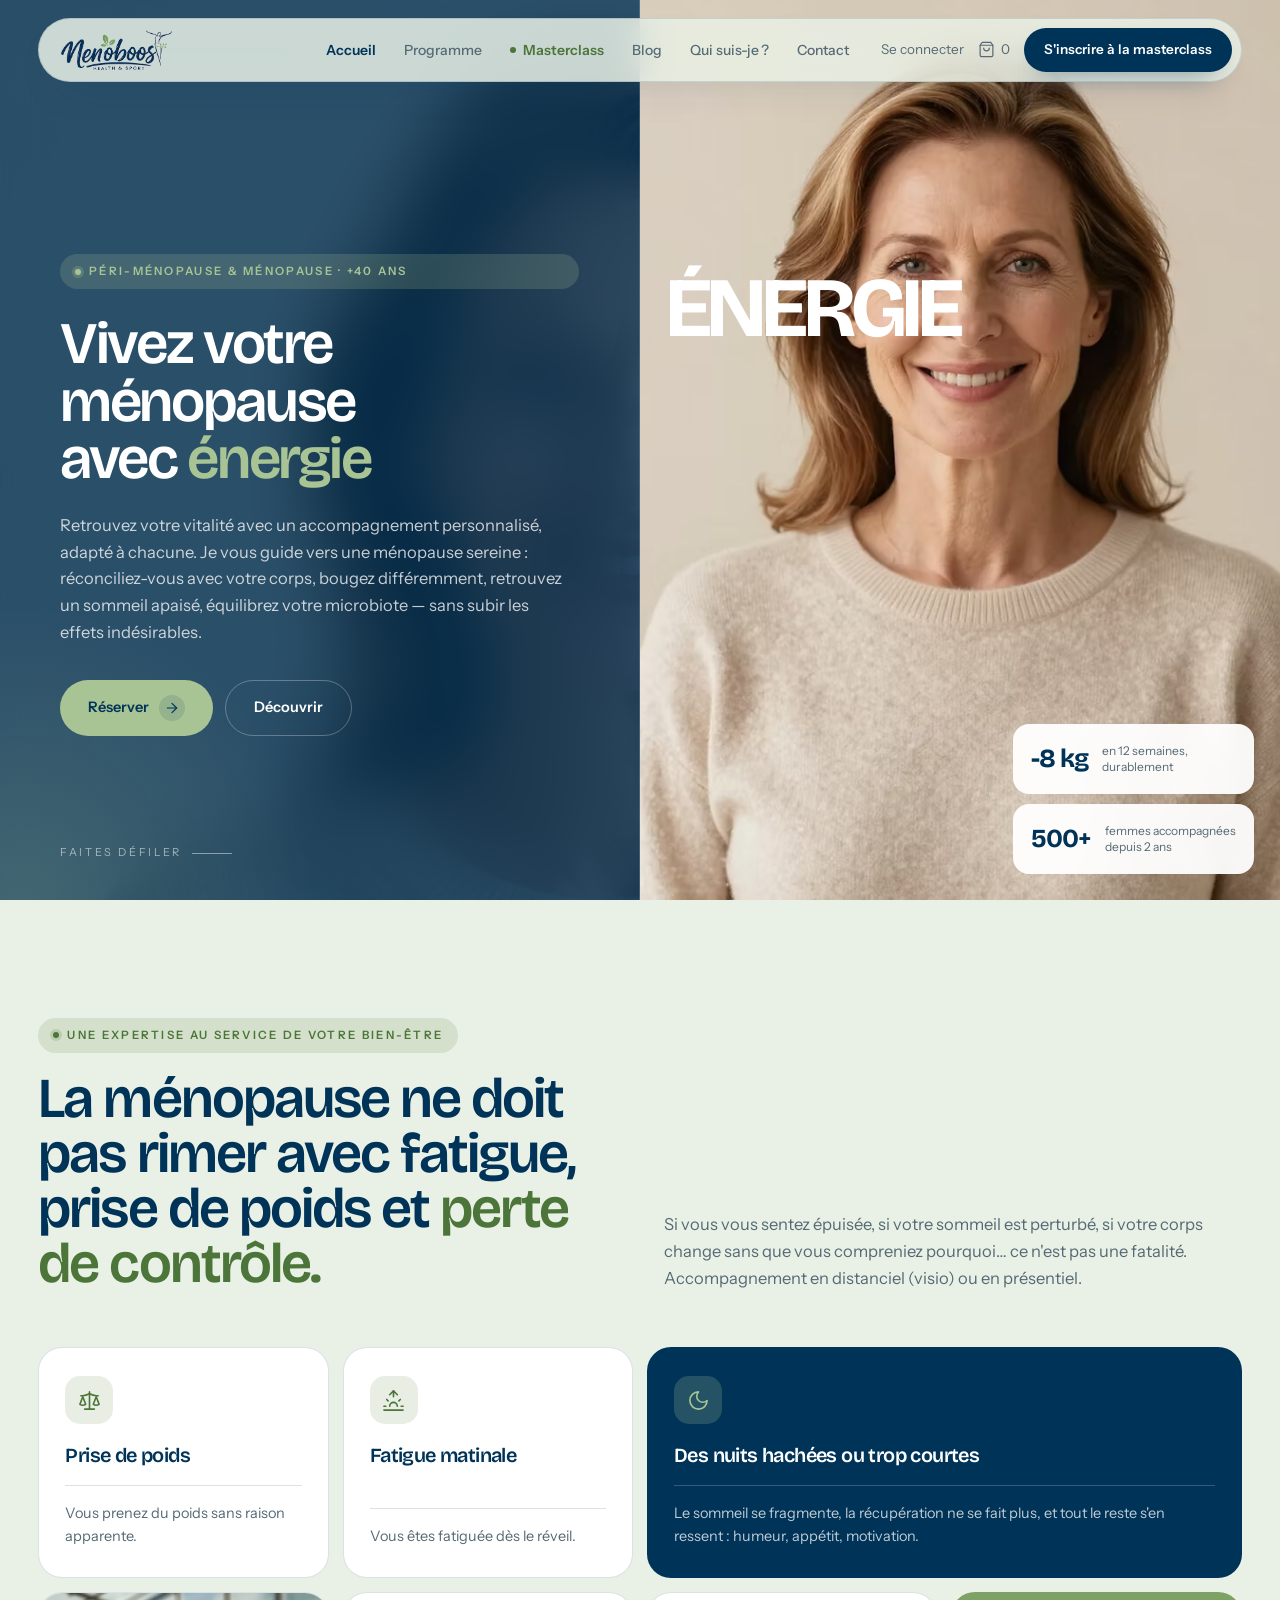
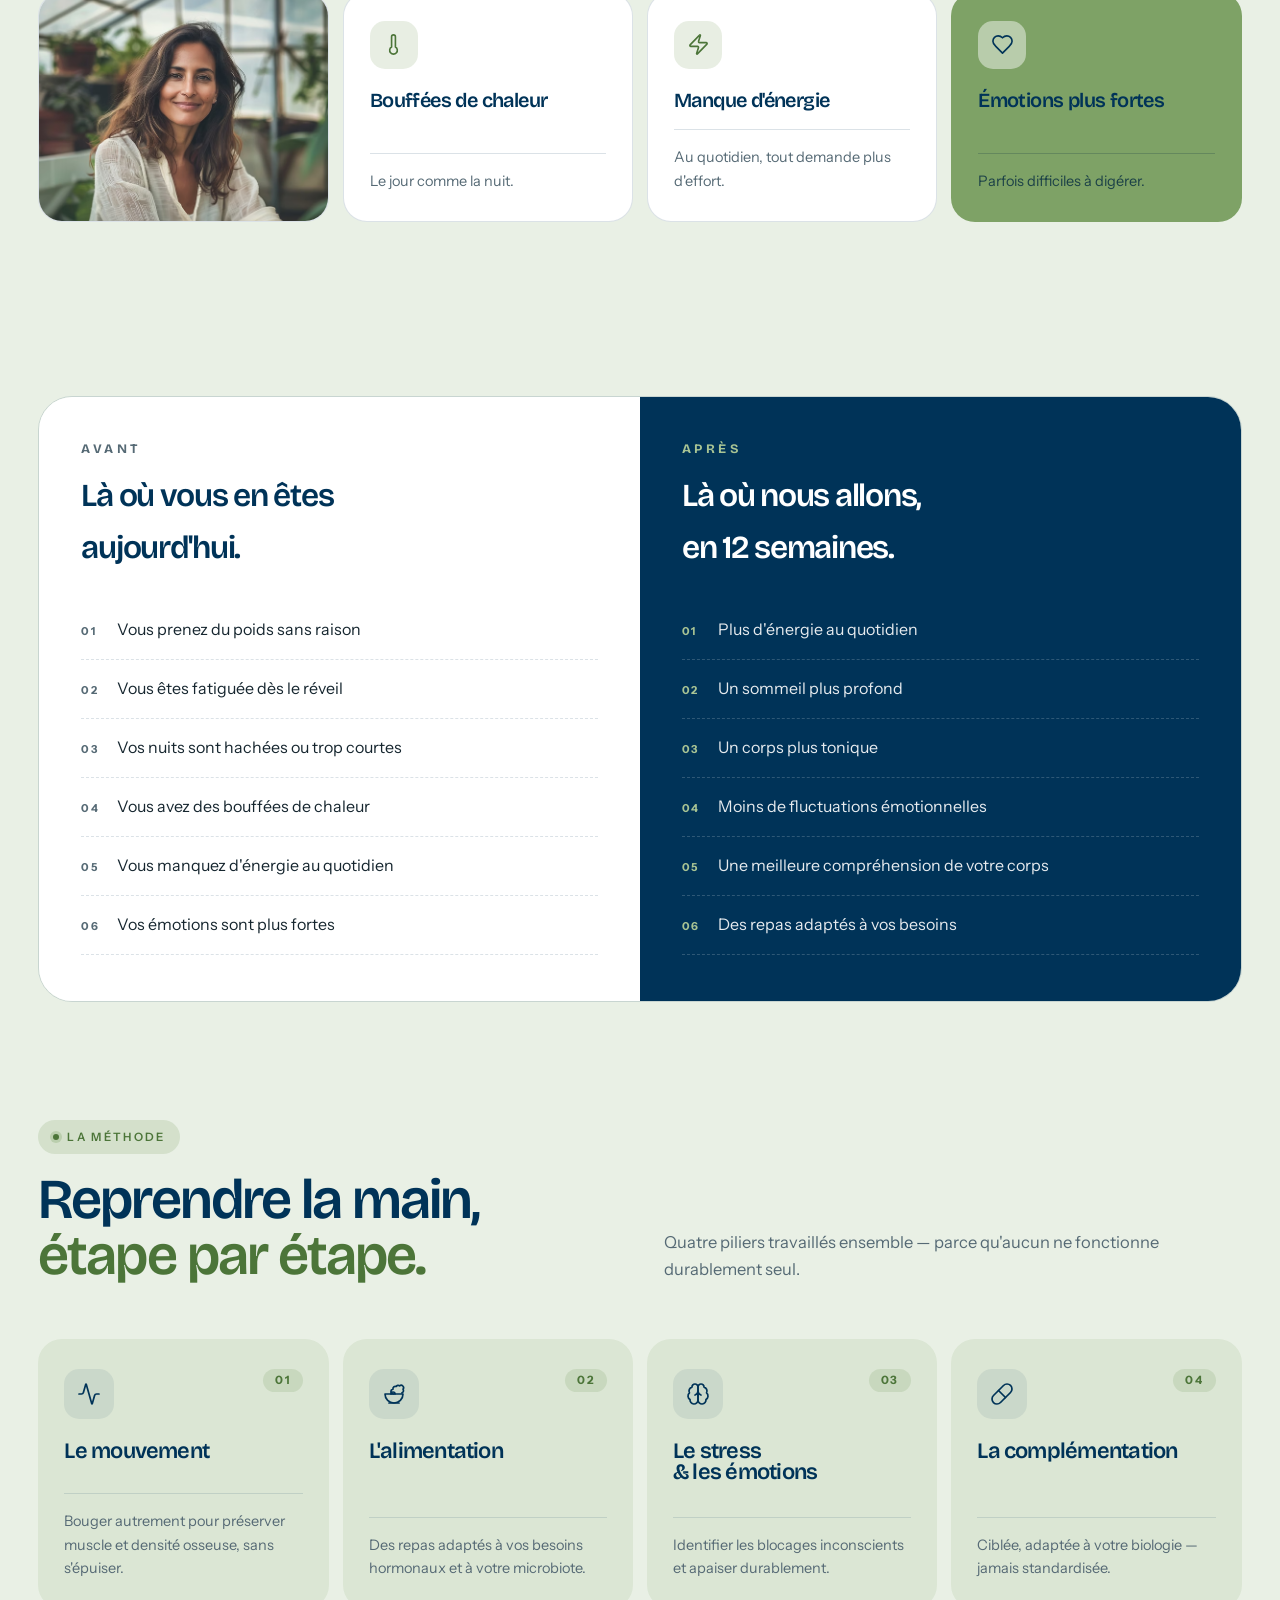
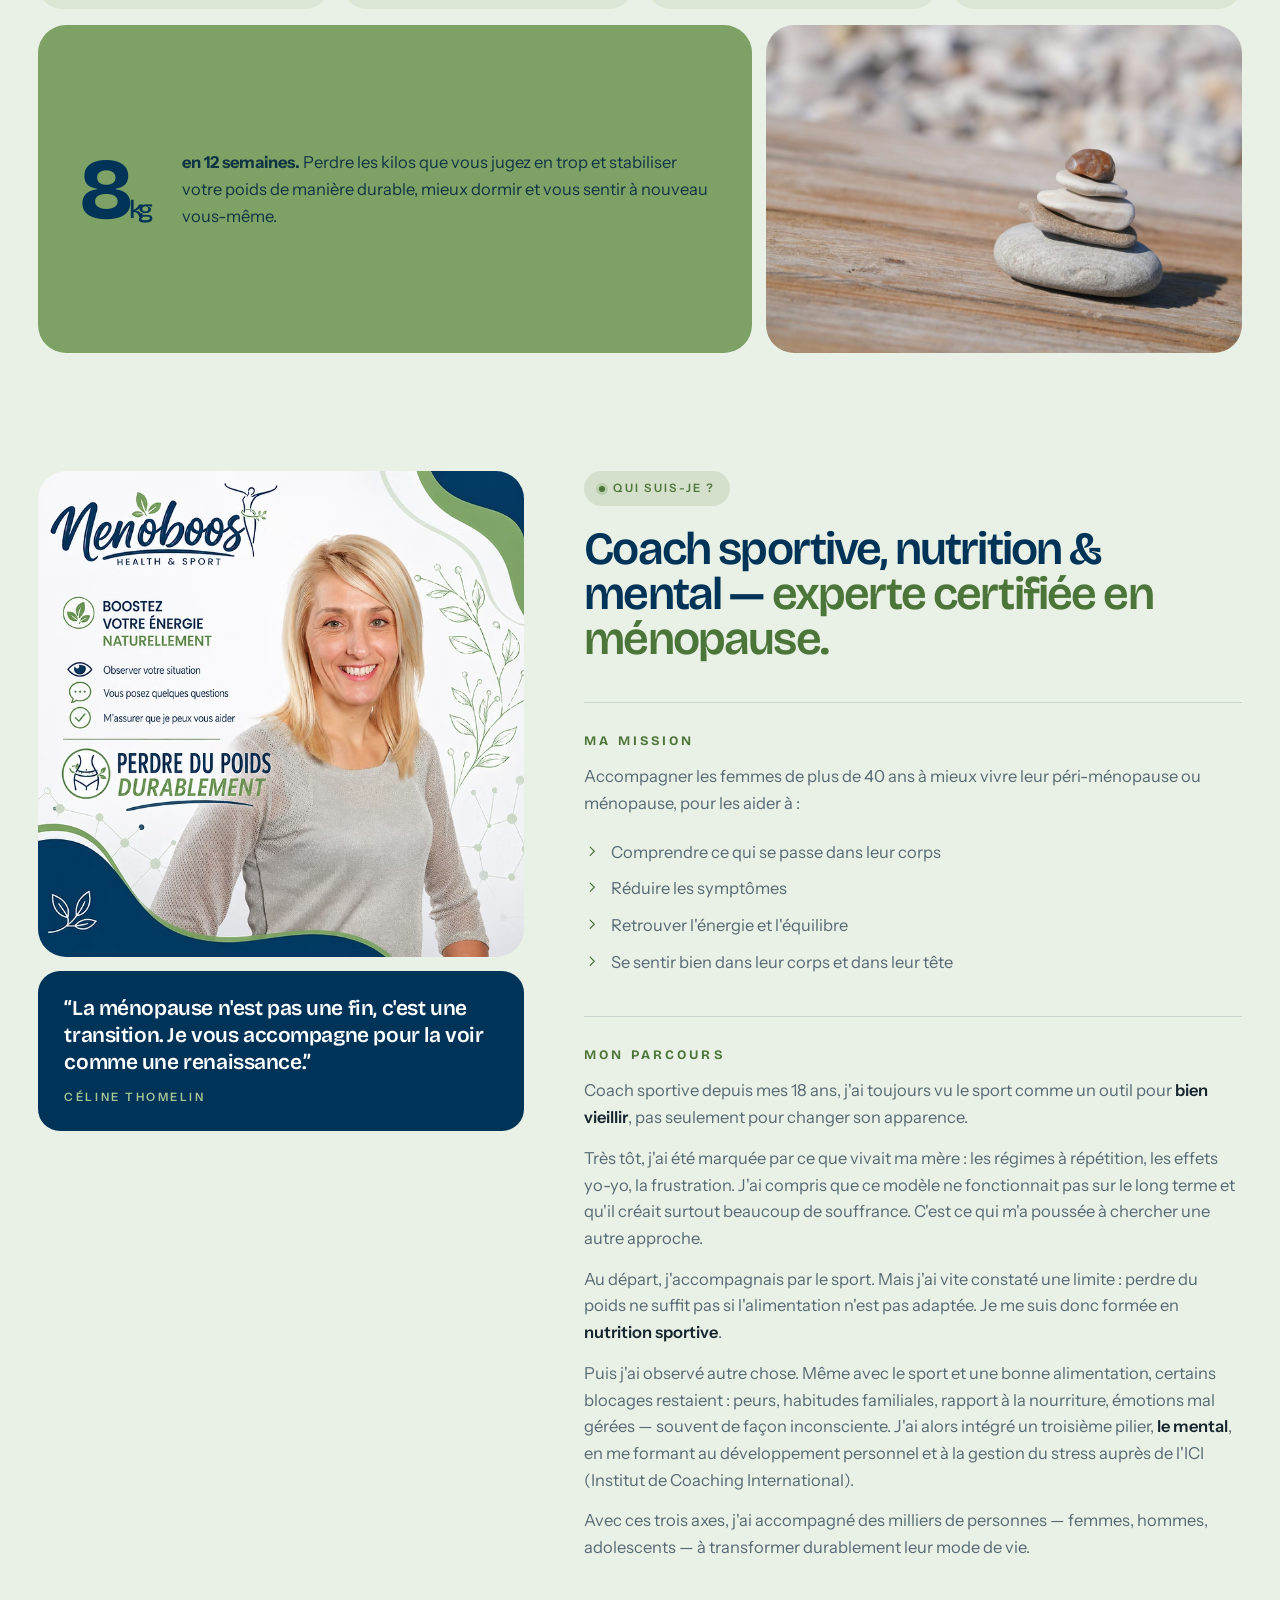
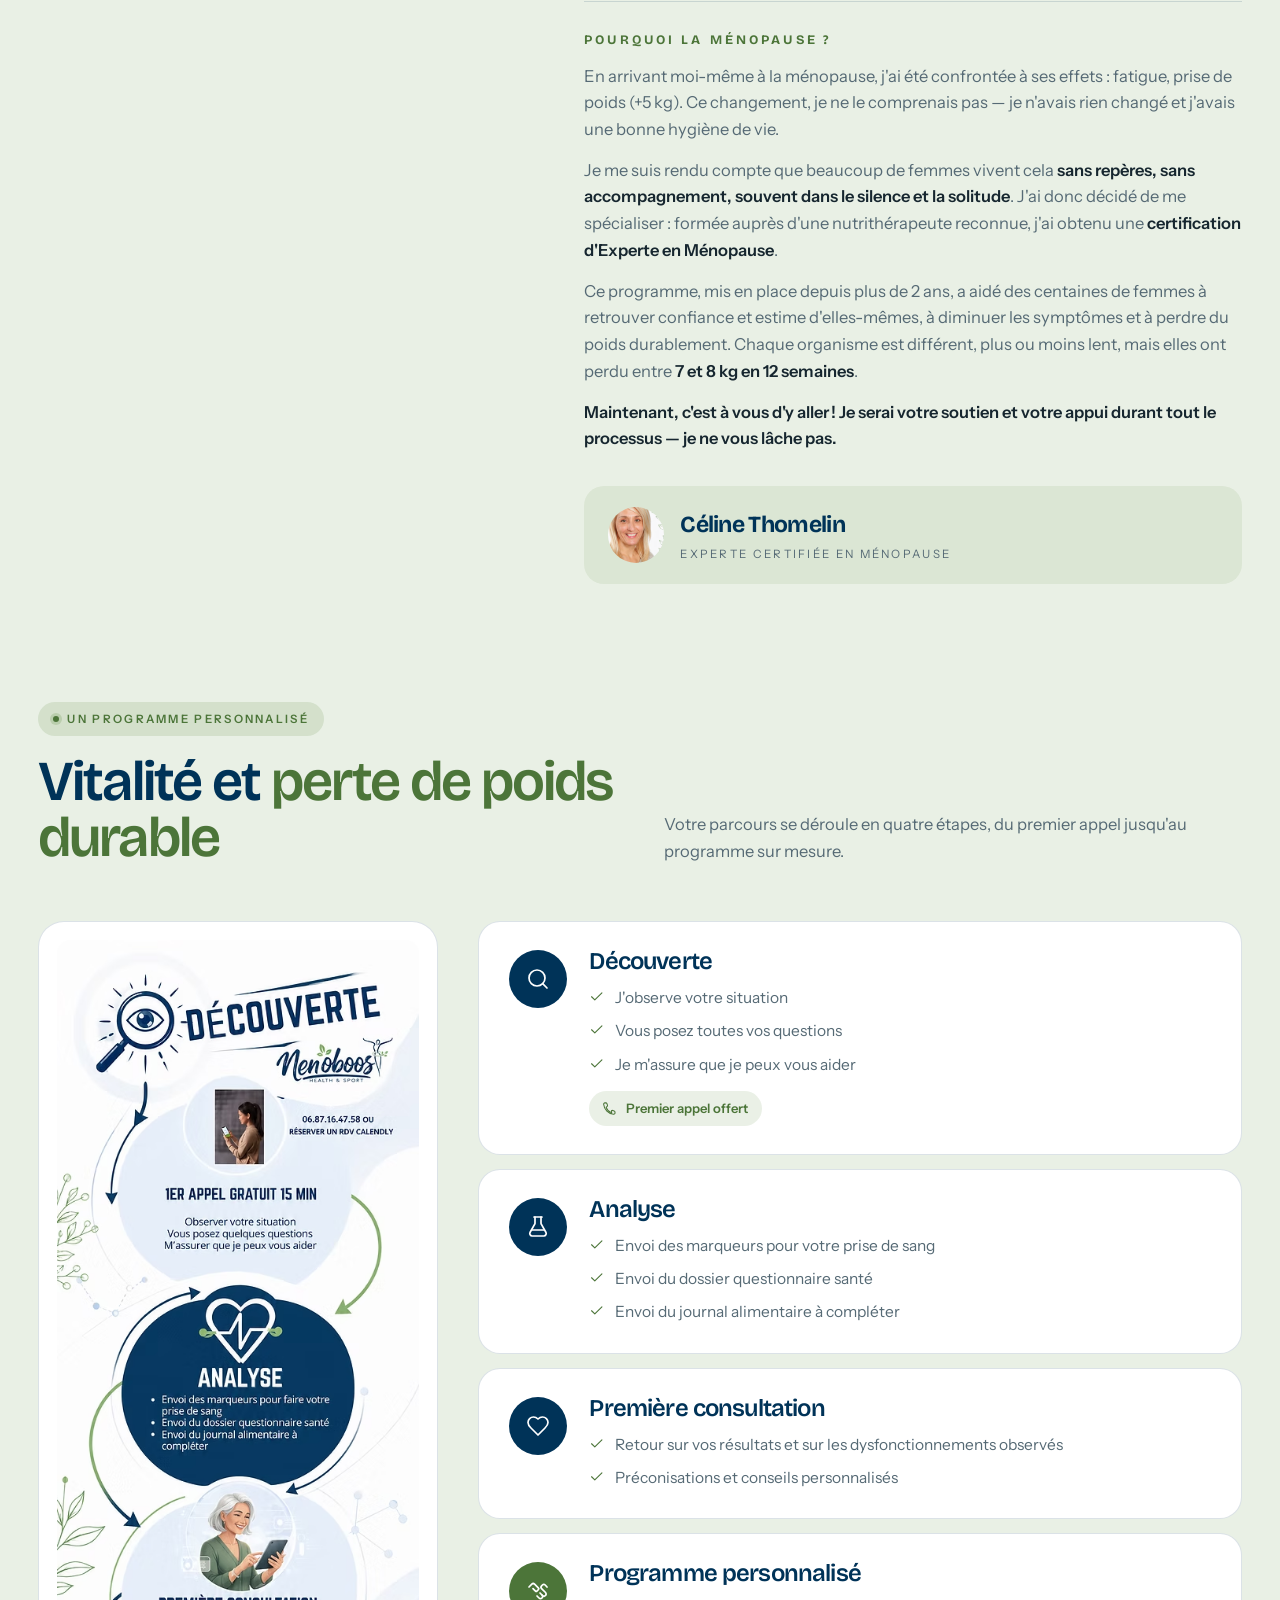
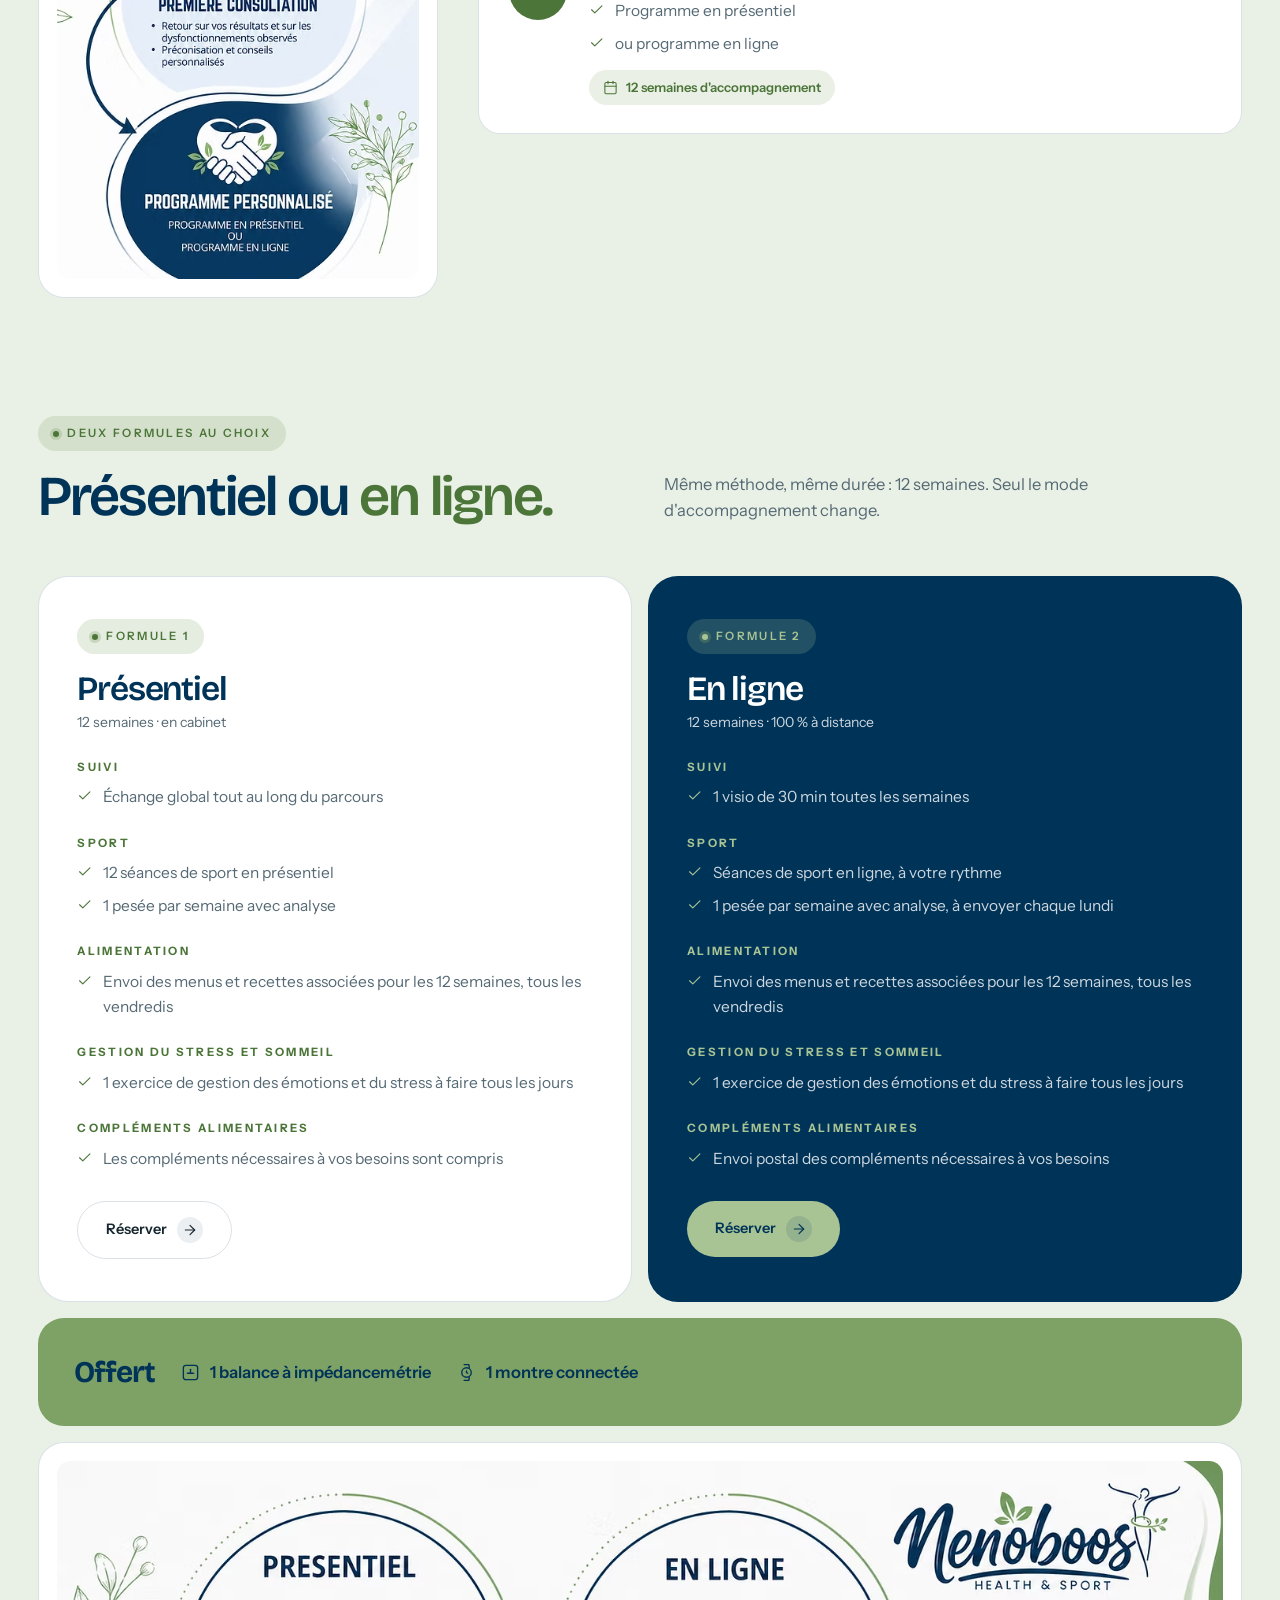
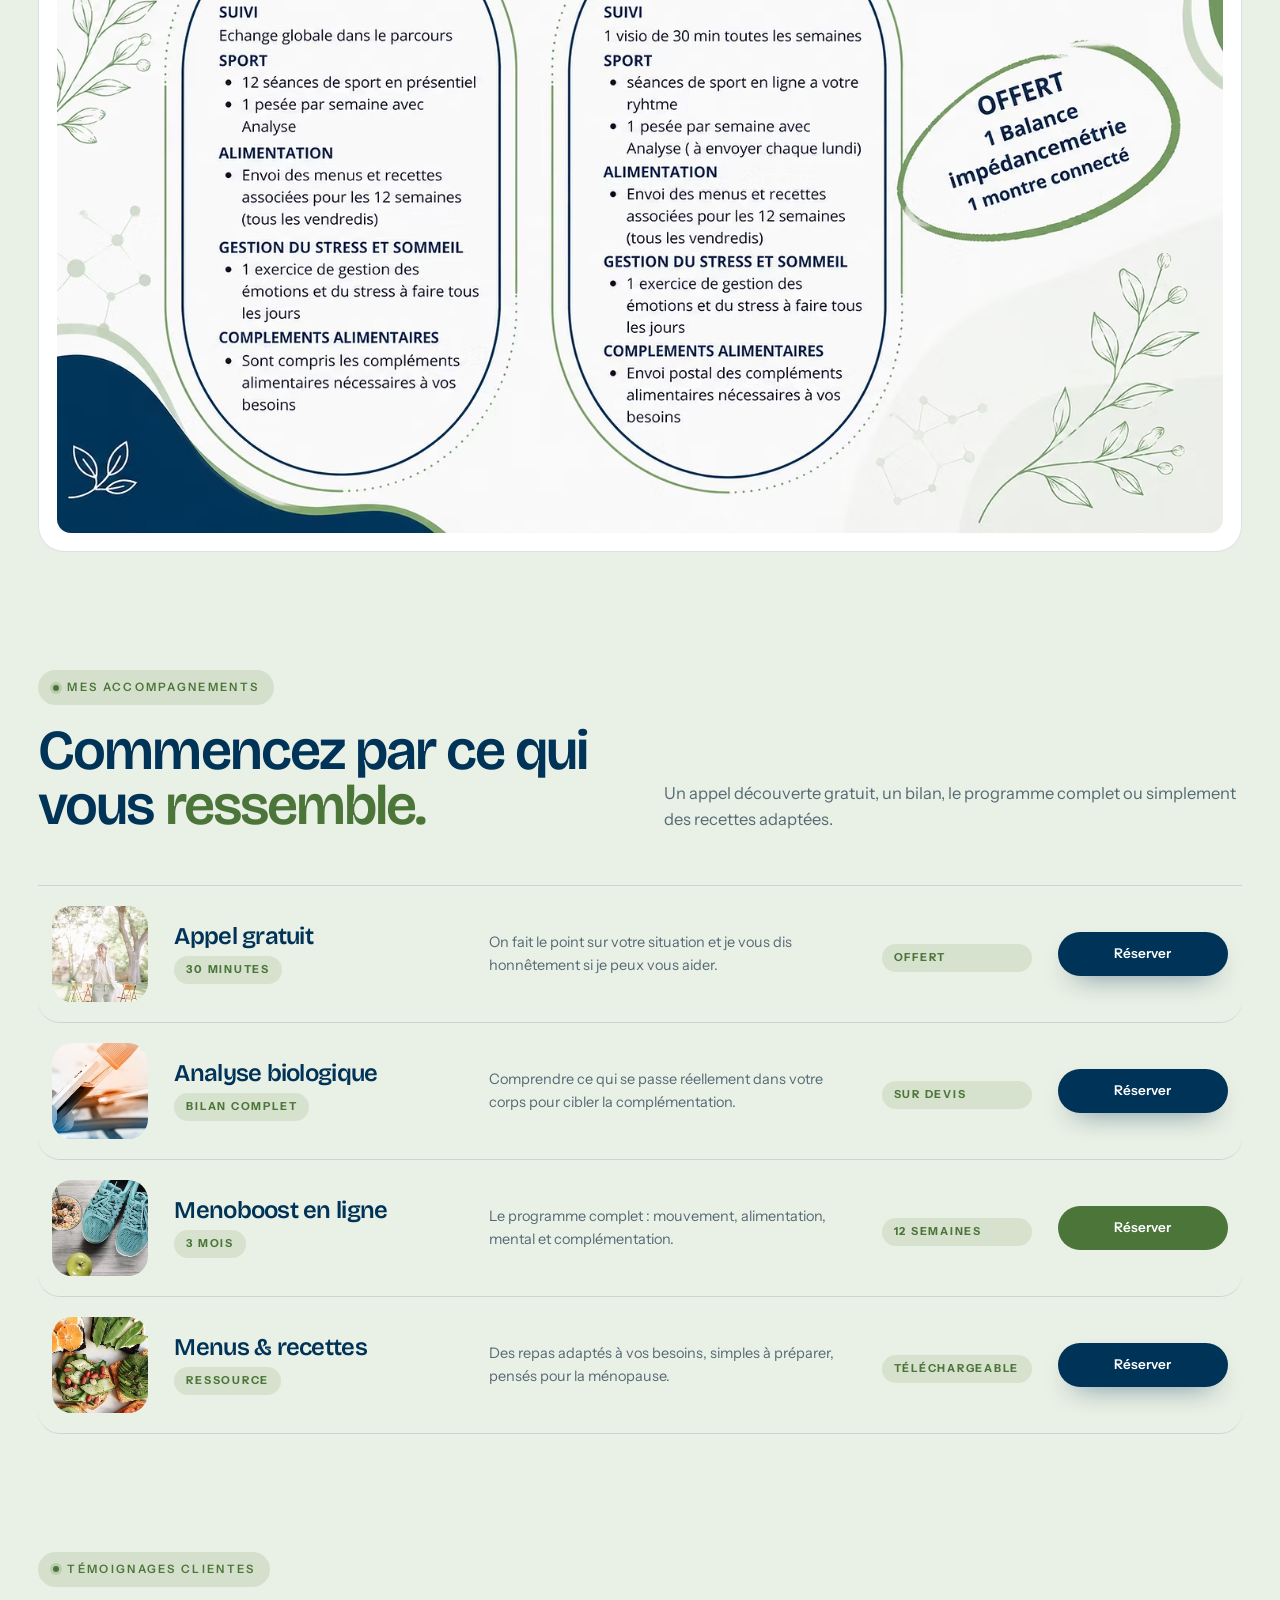
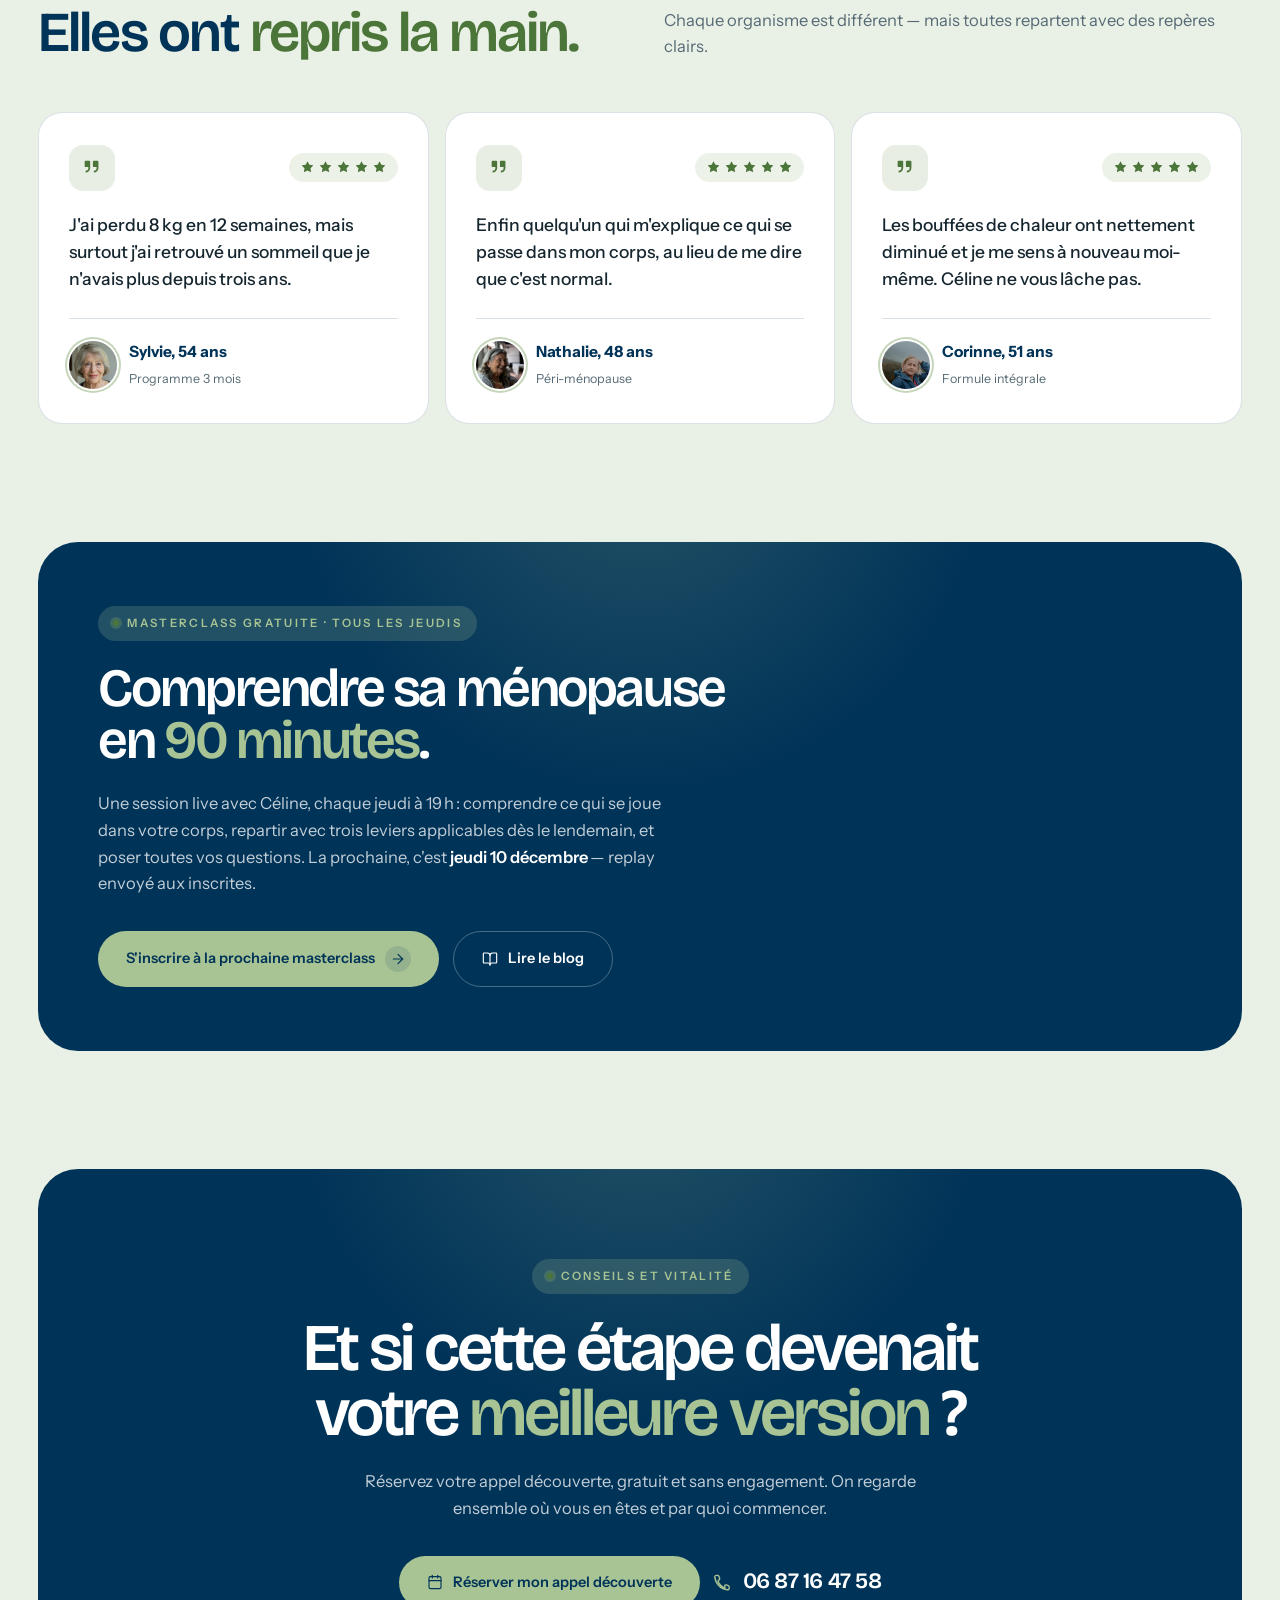
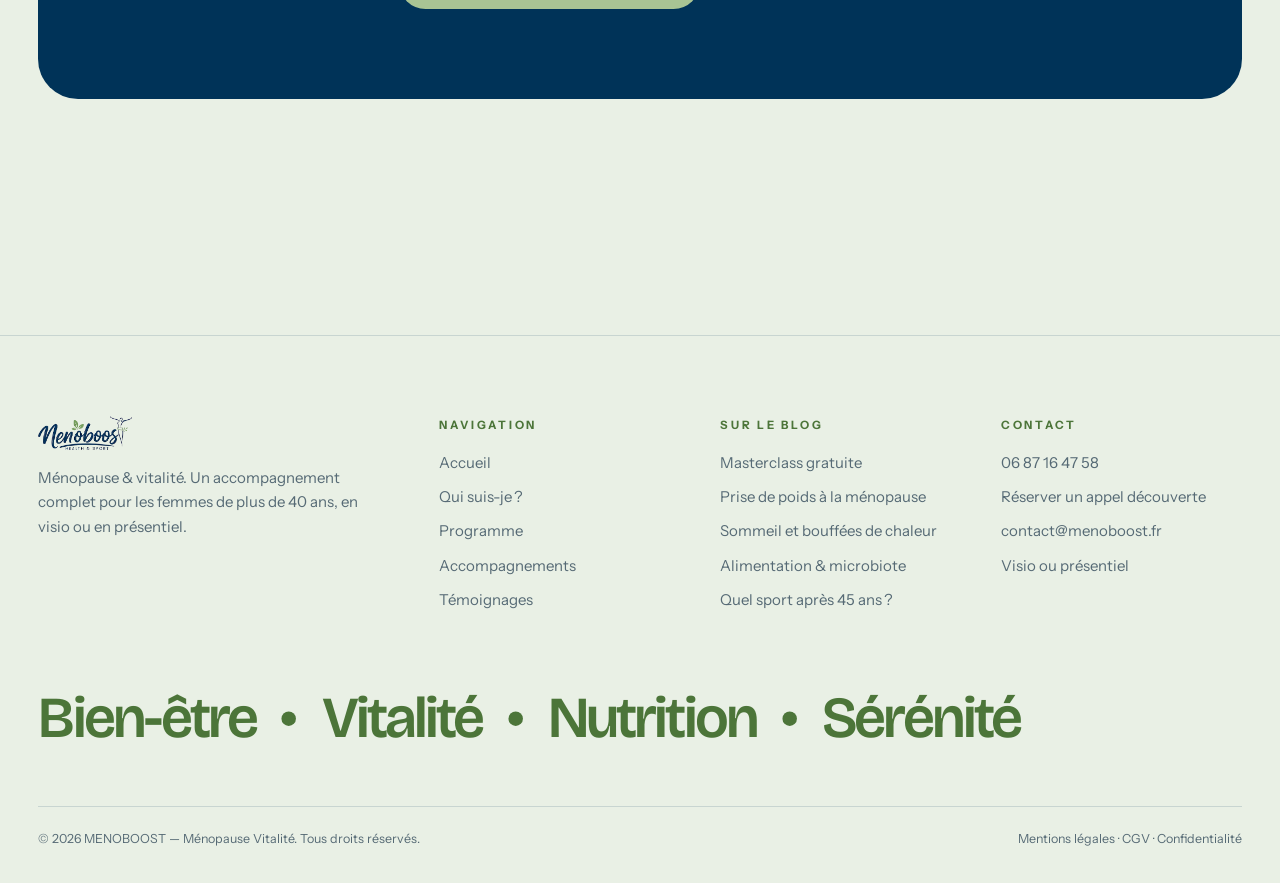
==== commit f8986d35: "masterclass" ====
--- a/index.html
+++ b/index.html
@@ -444,11 +444,11 @@
 <section style="padding-top:0">
   <div class="wrap">
     <div class="cta rv" style="text-align:left;padding:64px 60px">
-      <span class="tag" style="background:rgba(168,196,148,.2);color:var(--green-lt)">Masterclass gratuite · en ligne</span>
+      <span class="tag" style="background:rgba(168,196,148,.2);color:var(--green-lt)">Masterclass gratuite · tous les jeudis</span>
       <h2 style="margin-top:22px;font-size:clamp(30px,4.2vw,56px)">Comprendre sa ménopause<br>en <span class="green">90 minutes</span>.</h2>
-      <p style="margin-left:0">Une session live avec Céline pour comprendre ce qui se joue dans votre corps, repartir avec trois leviers applicables dès le lendemain, et poser toutes vos questions. Places limitées, replay envoyé aux inscrites.</p>
+      <p style="margin-left:0">Une session live avec Céline, chaque jeudi à 19&#8239;h&#8239;: comprendre ce qui se joue dans votre corps, repartir avec trois leviers applicables dès le lendemain, et poser toutes vos questions. La prochaine, c'est <b style="color:#fff;font-weight:600" data-mc-date>jeudi soir</b>&#8239;— replay envoyé aux inscrites.</p>
       <div class="cta-actions" style="justify-content:flex-start">
-        <a href="masterclass.html" class="btn btn-sage">Réserver ma place <span class="round" style="background:rgba(0,51,88,.12)"><svg class="i"><use href="#i-arrow-right"/></svg></span></a>
+        <a href="masterclass.html#inscription" class="btn btn-sage">S'inscrire à la prochaine masterclass <span class="round" style="background:rgba(0,51,88,.12)"><svg class="i"><use href="#i-arrow-right"/></svg></span></a>
         <a href="blog/" class="btn btn-out" style="border-color:rgba(255,255,255,.28);color:#fff"><svg class="i"><use href="#i-book"/></svg>Lire le blog</a>
       </div>
     </div>
--- a/assets/style.css
+++ b/assets/style.css
@@ -301,8 +301,25 @@
    PAGES INTERNES — en-tete commun (masterclass, blog, article)
    ============================================================ */
 .page-hero{padding:160px 0 70px;position:relative;overflow:hidden;background:var(--navy);color:#fff;isolation:isolate}
-.page-hero::before{content:"";position:absolute;width:900px;height:900px;border-radius:50%;left:50%;translate:-50% 0;top:-620px;
-  background:radial-gradient(circle,rgba(168,196,148,.22),transparent 62%);z-index:-1}
+/* meme traitement que la hero de l'accueil : photo plein cadre, verre marine par-dessus,
+   la photo se devoile à droite là où il n'y a pas de texte. */
+/* largeur du panneau de verre : calee sur la colonne de texte, jamais moins */
+:root{--ph-glass:min(100%,max(62%,880px))}
+/* 1. photo plein cadre, c'est elle que le verre rend floue */
+.ph-bg{position:absolute;inset:0;z-index:-5;overflow:hidden;background:var(--navy-900)}
+.ph-bg img{width:100%;height:100%;object-fit:cover;object-position:50% 12%;transform:scaleX(-1)}
+/* 2. deuxieme copie, cadree dans la bande de droite pour que le sujet y soit centre */
+.ph-photo{position:absolute;inset:0 0 0 auto;width:calc(100% - var(--ph-glass));z-index:-4;overflow:hidden}
+.ph-photo img{width:100%;height:100%;object-fit:cover;object-position:50% 10%}
+/* 3. voile, assombri en bas pour asseoir les cartes */
+.ph-tint{position:absolute;inset:0;z-index:-3;
+  background:linear-gradient(180deg,rgba(0,38,63,.26) 0%,rgba(0,51,88,.36) 58%,rgba(0,38,63,.7) 100%)}
+/* 4. le panneau de verre */
+.ph-glass{position:absolute;inset:0 auto 0 0;width:var(--ph-glass);z-index:-2;
+  background:rgba(0,51,88,.84);border-right:1px solid rgba(255,255,255,.16);
+  backdrop-filter:blur(30px) saturate(1.25);-webkit-backdrop-filter:blur(30px) saturate(1.25)}
+.page-hero::before{content:"";position:absolute;width:660px;height:660px;border-radius:50%;left:-300px;bottom:-330px;
+  background:radial-gradient(circle,rgba(168,196,148,.22),transparent 65%);z-index:-1}
 .page-hero .tag{background:rgba(168,196,148,.2);color:var(--green-lt)}
 .page-hero .tag::before{background:var(--green-lt);box-shadow:0 0 0 3px rgba(168,196,148,.25)}
 .page-hero h1{font-size:clamp(36px,5vw,68px);margin-top:24px;font-weight:600;letter-spacing:-.04em;max-width:18ch}
@@ -320,6 +337,7 @@
    MASTERCLASS
    ============================================================ */
 .mc-facts{display:grid;grid-template-columns:repeat(4,1fr);gap:12px;margin-top:38px}
+.mc-facts.three{grid-template-columns:repeat(3,1fr);max-width:780px}
 .mc-fact{background:rgba(255,255,255,.08);border:1px solid rgba(255,255,255,.16);border-radius:20px;padding:20px 22px;backdrop-filter:blur(10px)}
 .mc-fact .ic{width:38px;height:38px;border-radius:12px;display:grid;place-items:center;background:rgba(168,196,148,.22);color:var(--green-lt)}
 .mc-fact .ic svg.i{width:19px;height:19px}
@@ -327,11 +345,23 @@
 .mc-fact .v{font-size:13px;color:rgba(255,255,255,.66);margin-top:3px;line-height:1.4}
 
 /* compte a rebours */
-.countdown{display:flex;gap:10px;margin-top:30px;flex-wrap:wrap}
-.cd-unit{background:rgba(255,255,255,.95);border-radius:18px;padding:14px 18px;min-width:84px;text-align:center}
-.cd-unit .n{font-family:"Bricolage Grotesque",sans-serif;font-size:32px;line-height:1;font-weight:700;letter-spacing:-.04em;color:var(--navy);font-variant-numeric:tabular-nums}
-.cd-unit .l{font-size:10.5px;letter-spacing:.18em;text-transform:uppercase;color:var(--muted);margin-top:6px;font-weight:600}
-.cd-over{background:rgba(255,255,255,.95);border-radius:18px;padding:16px 22px;color:var(--navy);font-weight:600;font-size:15px}
+/* panneau « prochaine session » : rythme, date et compte a rebours reunis */
+.mc-next{margin-top:34px;max-width:780px;display:flex;flex-wrap:wrap;align-items:center;
+  justify-content:space-between;gap:24px 36px;padding:22px 26px;border-radius:26px;
+  background:rgba(255,255,255,.07);border:1px solid rgba(255,255,255,.16);backdrop-filter:blur(12px)}
+.mc-rythme{display:inline-flex;align-items:center;gap:9px;font-size:11.5px;letter-spacing:.16em;
+  text-transform:uppercase;font-weight:700;color:var(--green-lt)}
+.mc-rythme svg.i{width:15px;height:15px}
+.mc-next-date{font-family:"Bricolage Grotesque",sans-serif;font-size:clamp(21px,2.4vw,29px);font-weight:600;
+  letter-spacing:-.035em;line-height:1.12;margin-top:11px;color:rgba(255,255,255,.62)}
+.mc-next-date b{display:block;font-weight:600;color:#fff}
+
+.countdown{display:flex;gap:8px;flex-wrap:wrap}
+.cd-unit{background:rgba(255,255,255,.1);border:1px solid rgba(255,255,255,.18);border-radius:15px;
+  padding:11px 13px;min-width:64px;text-align:center}
+.cd-unit .n{font-family:"Bricolage Grotesque",sans-serif;font-size:26px;line-height:1;font-weight:700;letter-spacing:-.04em;color:#fff;font-variant-numeric:tabular-nums}
+.cd-unit .l{font-size:9.5px;letter-spacing:.18em;text-transform:uppercase;color:rgba(255,255,255,.55);margin-top:6px;font-weight:600}
+.cd-over{color:rgba(255,255,255,.88);font-weight:600;font-size:14.5px;max-width:34ch}
 
 /* au programme de la masterclass */
 .mc-prog{display:grid;grid-template-columns:repeat(3,1fr);gap:14px;margin-top:52px}
@@ -433,9 +463,36 @@
 .f-done .ic svg.i{width:31px;height:31px;stroke-width:2.2}
 .f-done h4{font-size:26px;color:var(--navy);margin-top:22px;font-weight:600}
 .f-done p{color:var(--muted);margin-top:12px;max-width:40ch;margin-inline:auto}
-.f-done .btn{margin-top:26px;width:auto;display:inline-flex}
+form.mb-form .f-done .btn{margin-top:26px;width:auto;min-height:0;padding:13px 26px;display:inline-flex}
 form.mb-form.sent .f-body{display:none}
 form.mb-form.sent .f-done{display:block}
+
+/* carte d'inscription courte : bandeau date + quatre champs */
+.signup{max-width:860px;margin:52px auto 0;background:#fff;border:1px solid var(--line);border-radius:30px;
+  overflow:hidden;box-shadow:0 34px 64px -48px rgba(0,51,88,.6)}
+.signup-head{display:flex;flex-wrap:wrap;align-items:center;justify-content:space-between;gap:10px 18px;
+  padding:19px 34px;background:var(--mint);border-bottom:1px solid var(--line)}
+.signup-when{display:inline-flex;align-items:center;gap:10px;font-size:15px;color:var(--navy)}
+.signup-when b{font-weight:600}
+.signup-when svg.i{width:17px;height:17px;color:var(--green-dp)}
+.signup-free{font-size:11px;letter-spacing:.18em;text-transform:uppercase;font-weight:700;color:var(--green-dp)}
+form.mb-form.bare{background:none;border:0;border-radius:0;padding:34px}
+.btn-link{display:block;width:fit-content;margin:14px auto 0;font-size:13.5px;font-weight:600;color:var(--muted);
+  text-decoration:underline;text-underline-offset:3px;transition:color .3s}
+.btn-link:hover{color:var(--green-dp)}
+
+/* formulaire en plusieurs pages (questionnaire du groupe WhatsApp) */
+.form-solo{grid-template-columns:1fr;max-width:820px;margin-inline:auto}
+.f-prog{height:4px;border-radius:99px;background:var(--line);overflow:hidden;margin-bottom:12px}
+.f-prog span{display:block;height:100%;width:50%;border-radius:99px;background:var(--green-dp);transition:width .35s ease}
+.f-count{font-size:11.5px;letter-spacing:.2em;text-transform:uppercase;font-weight:700;color:var(--muted);margin-bottom:26px}
+.f-intro{font-size:15px;color:var(--muted);line-height:1.6;margin:-8px 0 26px}
+form.mb-form.stepped .f-page{display:none}
+form.mb-form.stepped .f-page.on{display:block}
+.f-nav{display:flex;gap:12px;align-items:center;margin-top:26px}
+.f-nav .btn{margin-top:0;flex:1}
+.f-nav .btn.back{flex:0 0 auto;width:auto;min-width:120px}
+
 
 /* ============================================================
    EMBED CALENDLY
@@ -627,6 +684,8 @@
 /* ---- responsive des pages internes (masterclass / blog / article) ---- */
 @media(max-width:1060px){
   .page-hero{padding:130px 0 56px}
+  .ph-photo{display:none}
+  .ph-glass{width:100%;border-right:0;background:rgba(0,51,88,.88)}
   .mc-facts{grid-template-columns:1fr 1fr}
   .mc-prog{grid-template-columns:1fr 1fr}
   .mc-fit,.form-wrap,.article{grid-template-columns:1fr}
@@ -650,9 +709,16 @@
   .page-hero{padding:120px 0 48px}
   .mc-facts,.mc-prog,.post-grid,.choices,.f-row{grid-template-columns:1fr}
   .post-card.lead{grid-column:span 1}
-  .cd-unit{min-width:0;flex:1;padding:12px 10px}
-  .cd-unit .n{font-size:26px}
+  .mc-next{padding:20px;gap:18px}
+  .mc-facts.three{grid-template-columns:1fr}
+  .countdown{width:100%}
+  .cd-unit{min-width:0;flex:1;padding:11px 8px}
+  .cd-unit .n{font-size:23px}
+  .signup-head{padding:16px 20px}
+  form.mb-form.bare{padding:24px 20px}
   form.mb-form{padding:26px 20px;border-radius:24px}
+  .f-nav{flex-direction:column-reverse}
+  .f-nav .btn,.f-nav .btn.back{width:100%;flex:none}
   .form-side{padding:28px 22px;border-radius:24px}
   .cal-embed{height:1120px}
   .article-body{font-size:16.5px}
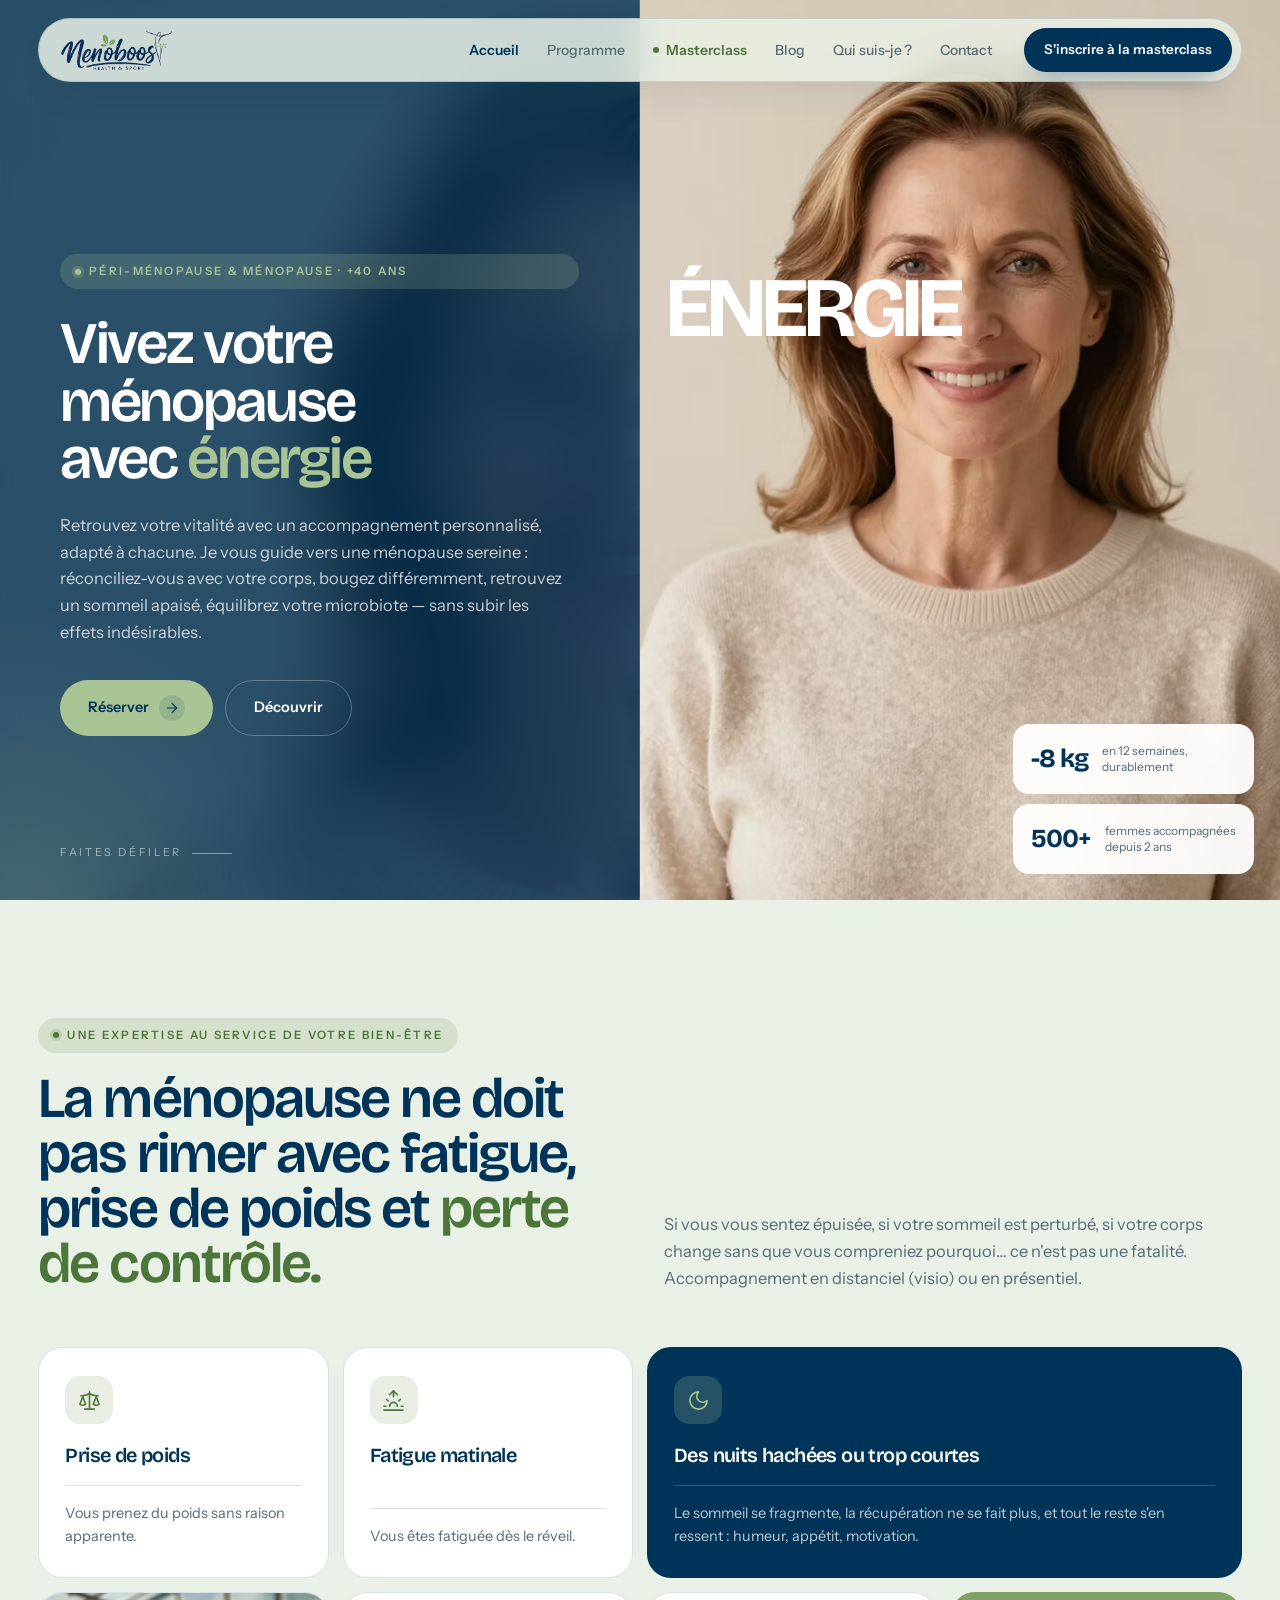
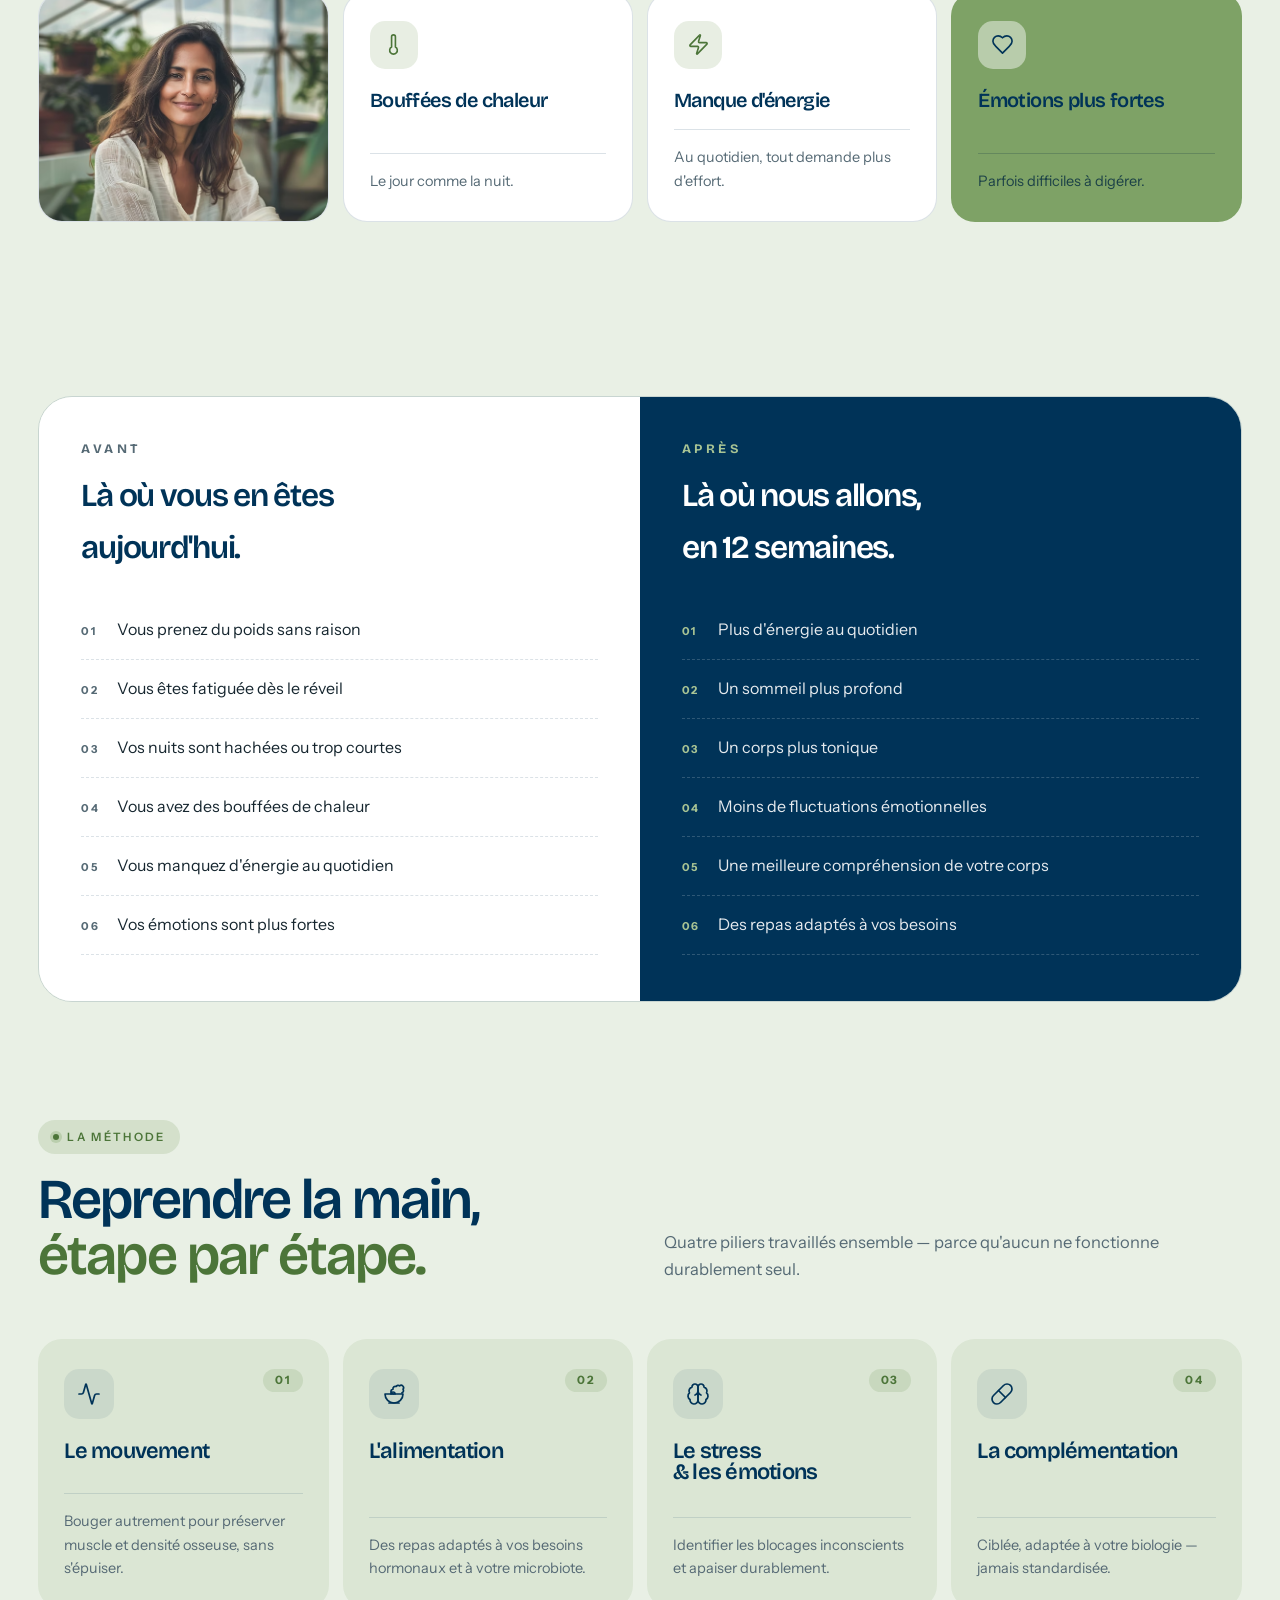
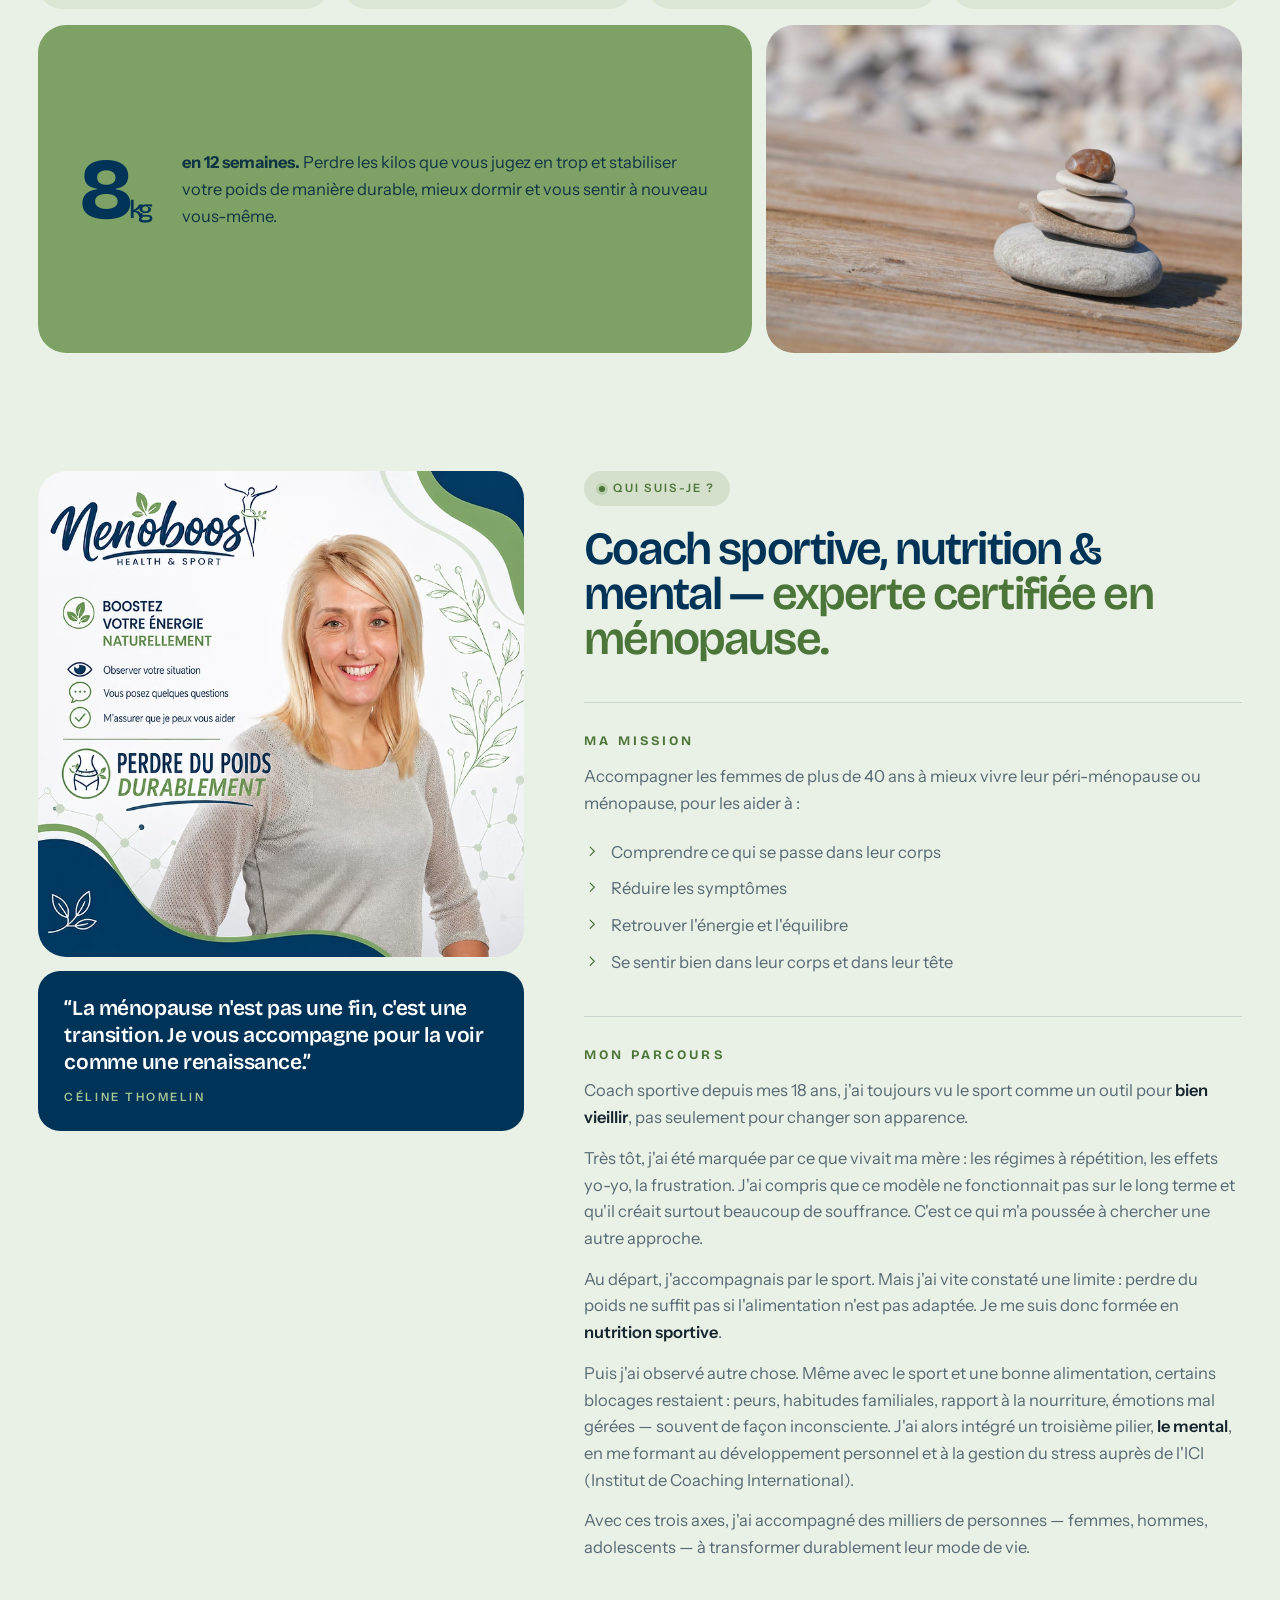
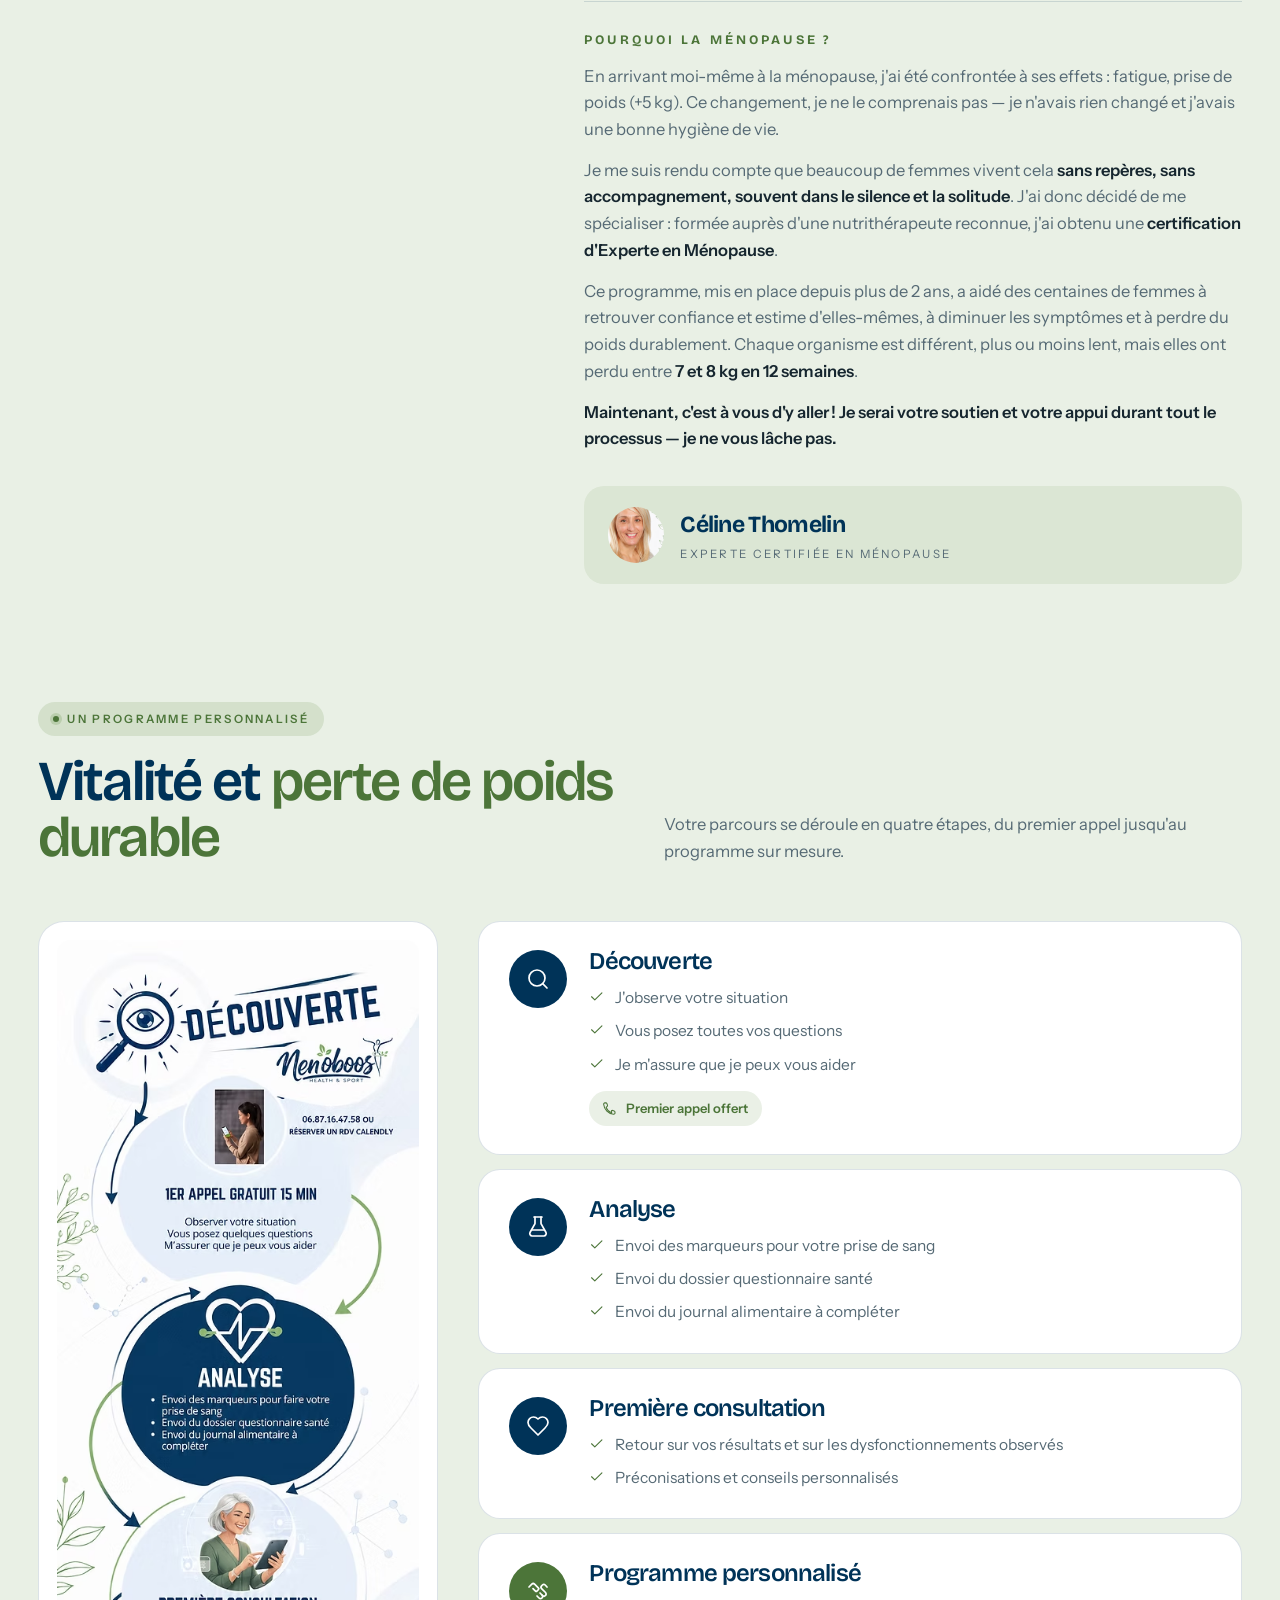
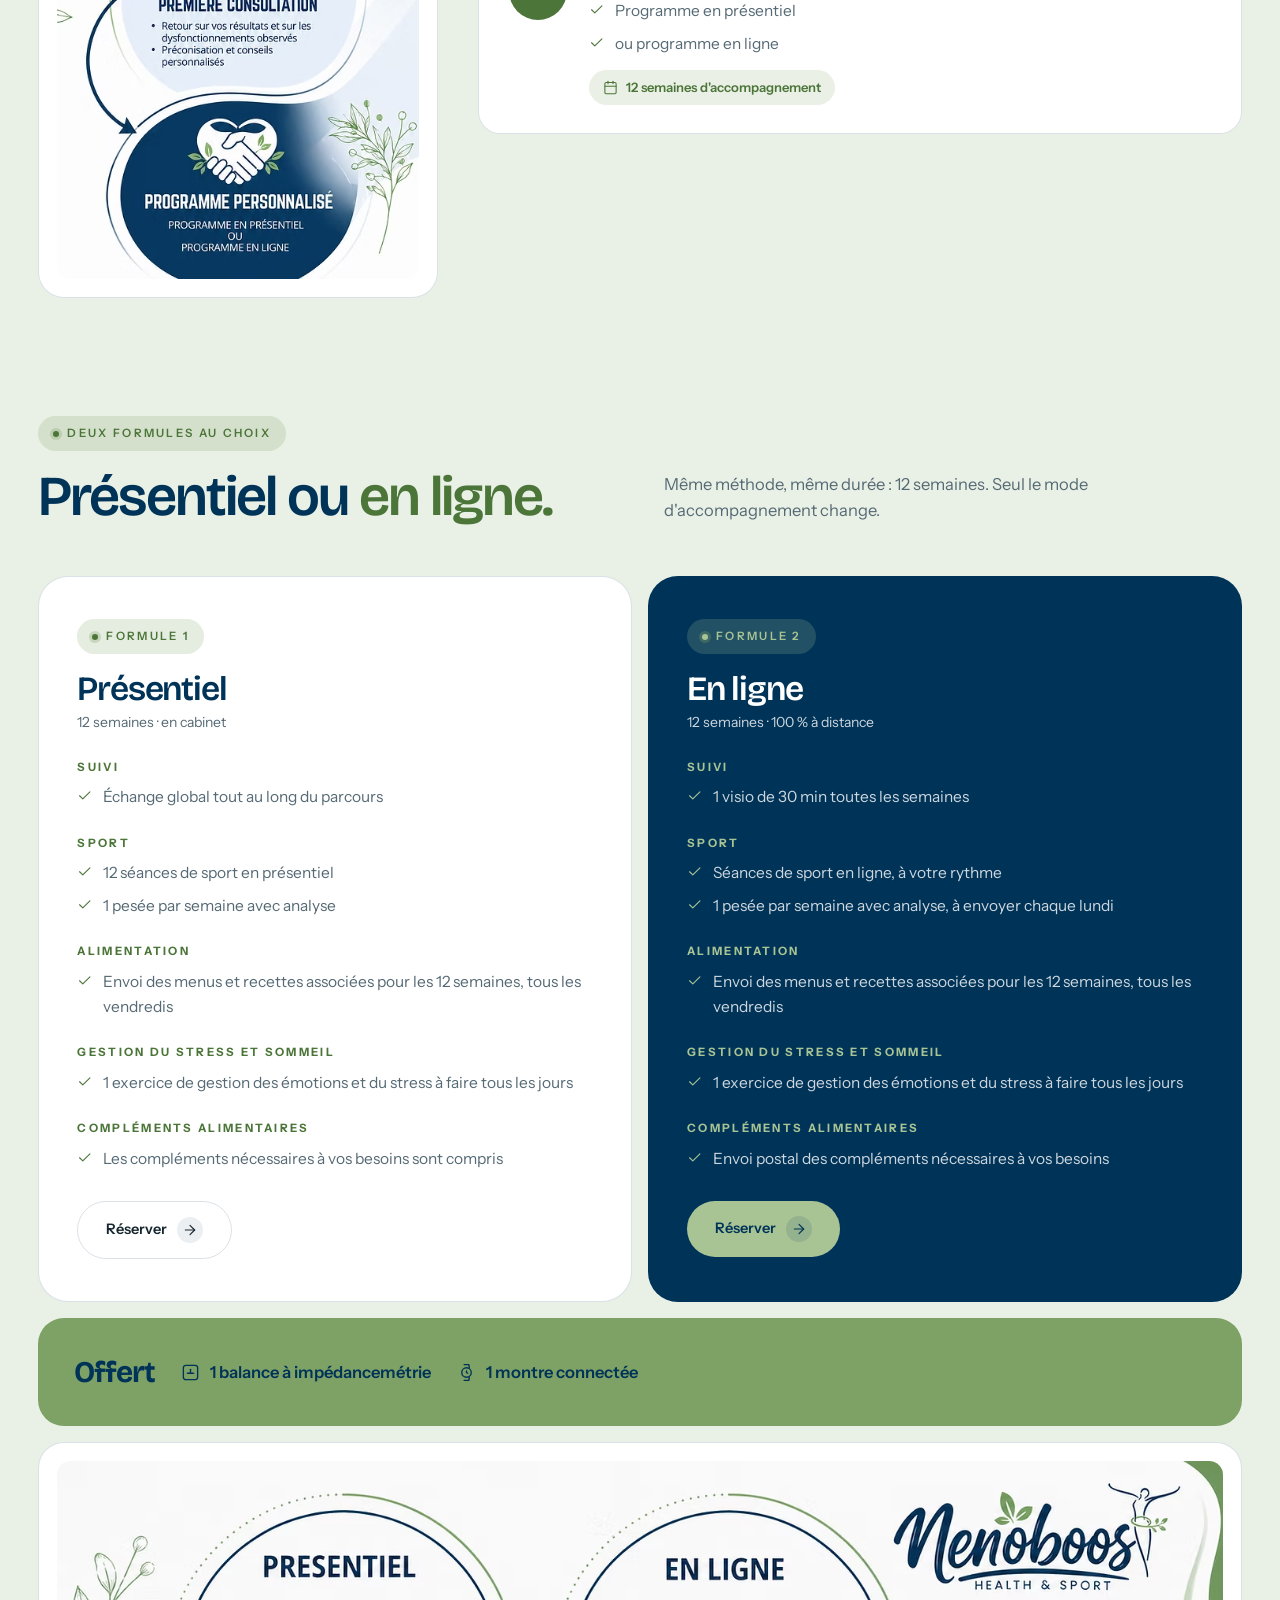
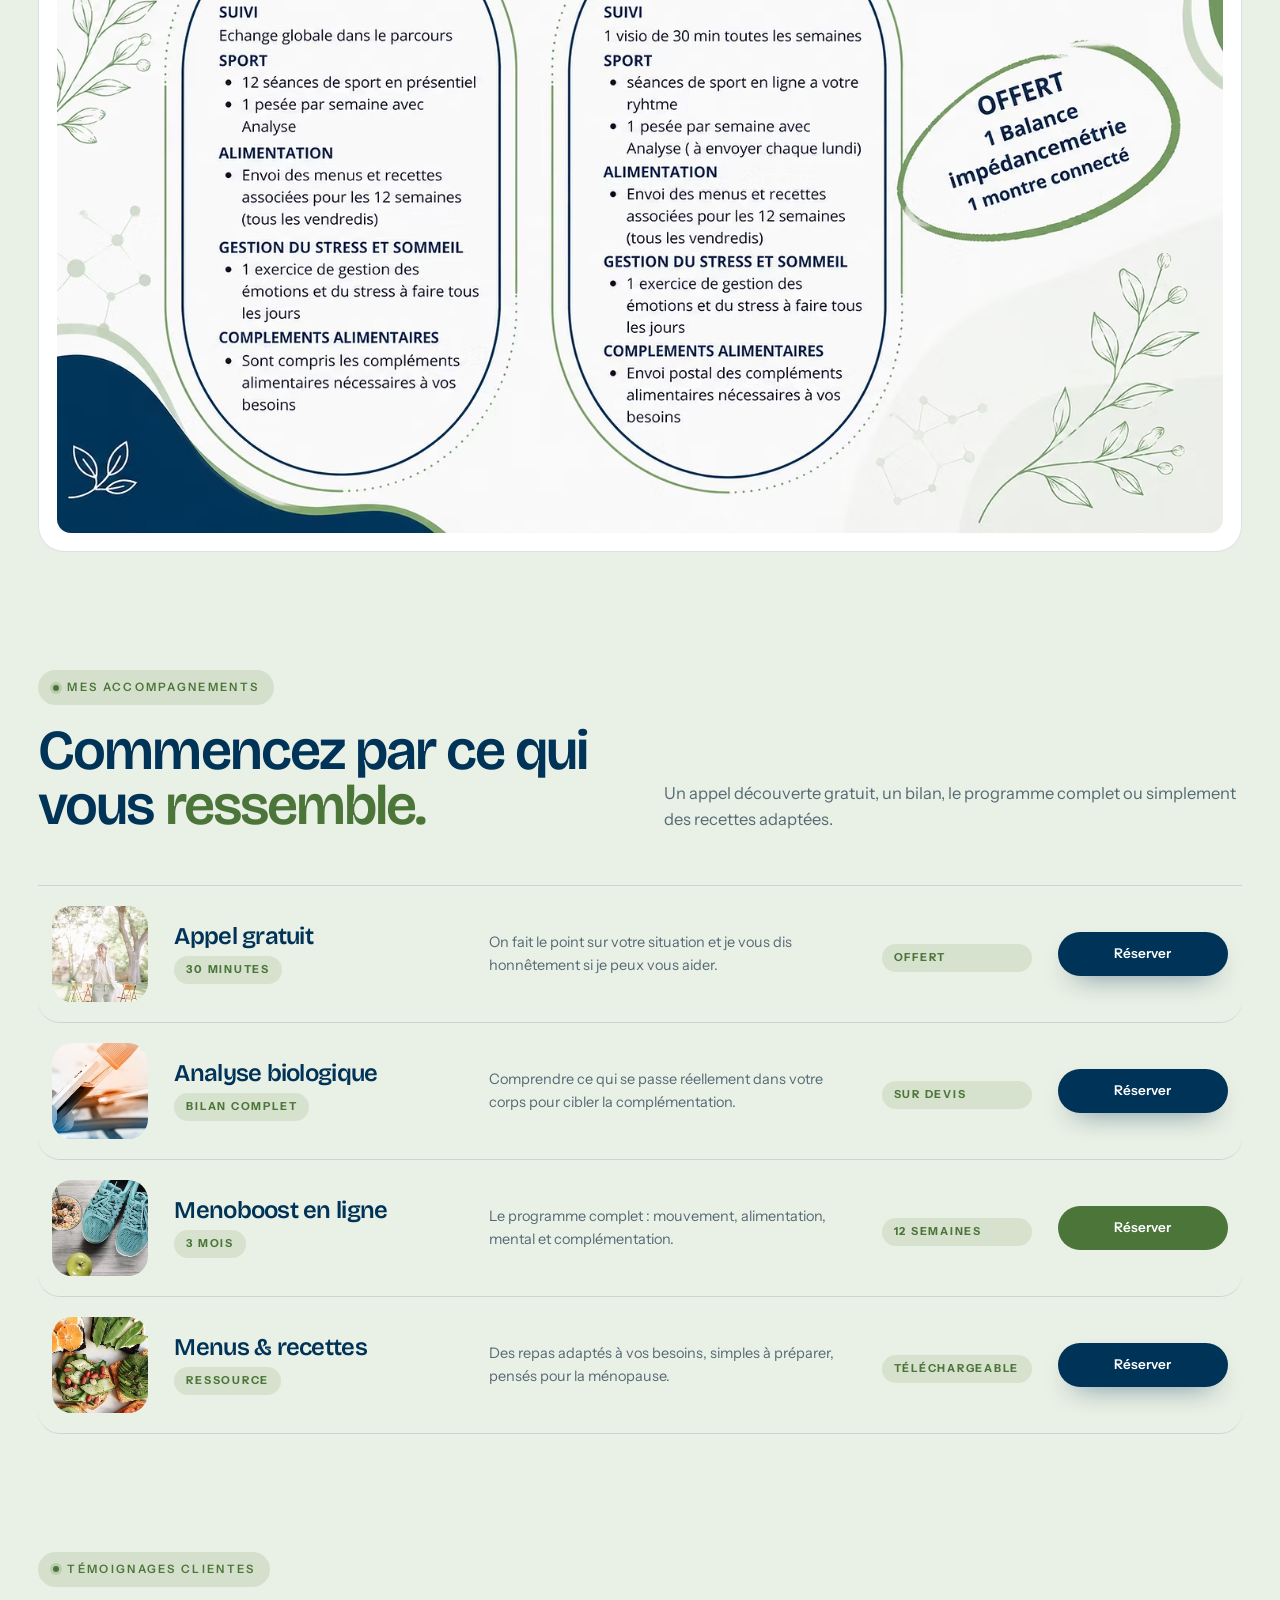
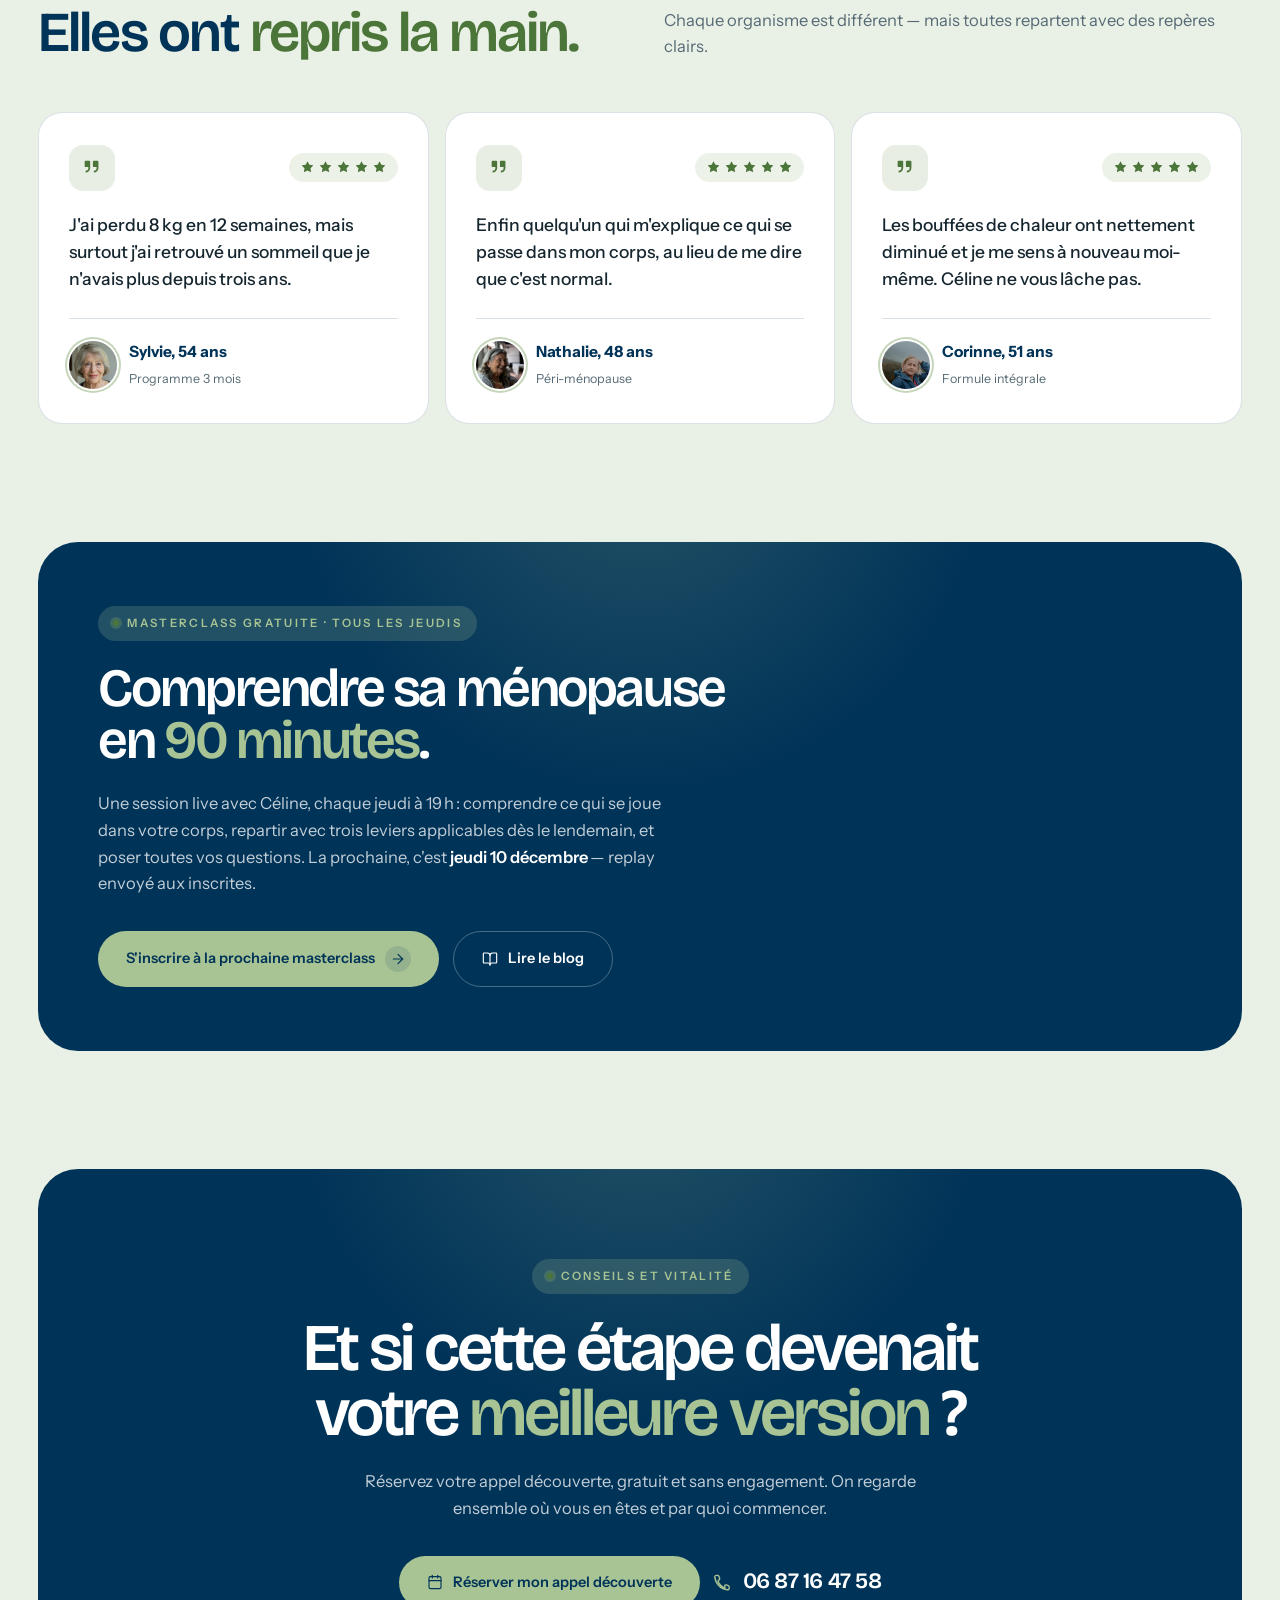
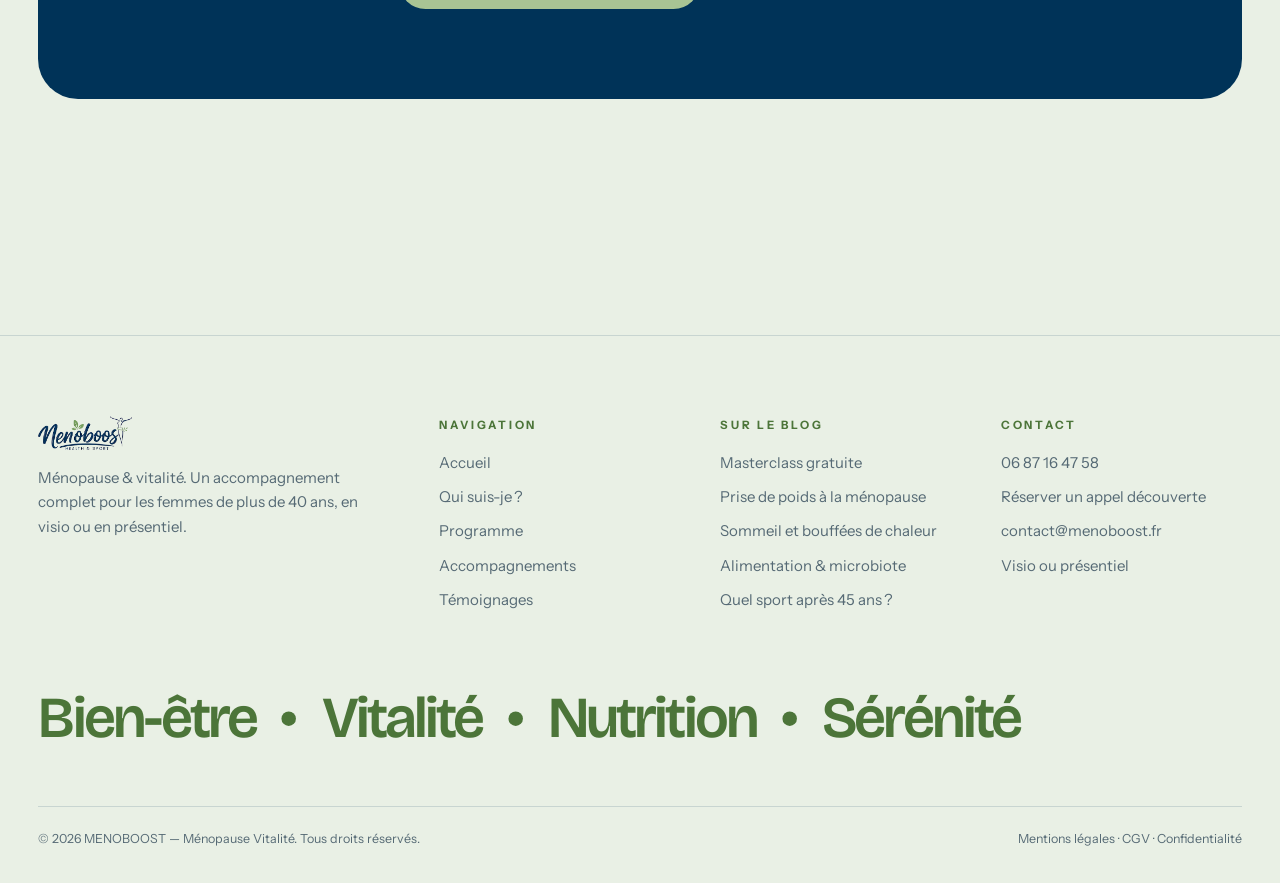
==== commit 43835017: "fix" ====
--- a/index.html
+++ b/index.html
@@ -39,7 +39,6 @@
   <symbol id="i-arrow-right" viewBox="0 0 24 24"><path d="M5 12h14"/><path d="m12 5 7 7-7 7"/></symbol>
   <symbol id="i-chevron-right" viewBox="0 0 24 24"><path d="m9 18 6-6-6-6"/></symbol>
   <symbol id="i-star" viewBox="0 0 24 24"><path d="M11.55 2.6a.5.5 0 0 1 .9 0l2.5 5.07 5.6.81a.5.5 0 0 1 .28.86l-4.05 3.95.96 5.57a.5.5 0 0 1-.73.53L12 16.76l-5.01 2.63a.5.5 0 0 1-.73-.53l.96-5.57-4.05-3.95a.5.5 0 0 1 .28-.86l5.6-.81Z"/></symbol>
-  <symbol id="i-bag" viewBox="0 0 24 24"><path d="M6 2 3 6v14a2 2 0 0 0 2 2h14a2 2 0 0 0 2-2V6l-3-4Z"/><path d="M3 6h18"/><path d="M16 10a4 4 0 0 1-8 0"/></symbol>
   <symbol id="i-dot" viewBox="0 0 24 24"><circle cx="12" cy="12" r="10"/></symbol>
   <symbol id="i-quote" viewBox="0 0 24 24"><path d="M10 4H5a1 1 0 0 0-1 1v5a1 1 0 0 0 1 1h3v1a3 3 0 0 1-3 3v2a5 5 0 0 0 5-5V5a1 1 0 0 0-1-1Zm9 0h-5a1 1 0 0 0-1 1v5a1 1 0 0 0 1 1h3v1a3 3 0 0 1-3 3v2a5 5 0 0 0 5-5V5a1 1 0 0 0-1-1Z"/></symbol>
   <symbol id="i-phone" viewBox="0 0 24 24"><path d="M13.83 19a15 15 0 0 1-8.83-8.83l1.64-1.63a2 2 0 0 0 .5-2L6.3 4.3a2 2 0 0 0-2-1.3H3a2 2 0 0 0-2 2.2 18 18 0 0 0 16 16 2 2 0 0 0 2.2-2v-1.3a2 2 0 0 0-1.3-2l-2.25-.83a2 2 0 0 0-2 .5Z"/></symbol>
@@ -76,8 +75,6 @@
       <a href="#about">Qui suis-je ?</a><a href="#contact">Contact</a>
     </nav>
     <div class="nav-end">
-      <a href="#">Se connecter</a>
-      <span class="cart"><svg class="i"><use href="#i-bag"/></svg>0</span>
       <a href="masterclass.html" class="btn btn-dark btn-sm">S'inscrire à la masterclass</a>
     </div>
     <button class="burger" id="burger" type="button" aria-label="Ouvrir le menu" aria-expanded="false" aria-controls="mobile-menu">
--- a/assets/style.css
+++ b/assets/style.css
@@ -51,8 +51,6 @@
 @keyframes pulse{0%{box-shadow:0 0 0 0 rgba(126,162,102,.55)}70%{box-shadow:0 0 0 7px rgba(126,162,102,0)}100%{box-shadow:0 0 0 0 rgba(126,162,102,0)}}
 @media(prefers-reduced-motion:reduce){nav.links a.hot::before{animation:none}html{scroll-behavior:auto}.rv{transition:none}}
 .nav-end{display:flex;align-items:center;gap:14px;font-size:13.5px;color:var(--muted)}
-.cart{display:flex;align-items:center;gap:6px}
-.cart svg.i{width:17px;height:17px}
 .btn{display:inline-flex;align-items:center;gap:10px;border-radius:999px;font-weight:600;transition:transform .4s var(--e),background .3s,box-shadow .4s var(--e),border-color .3s;padding:15px 28px;font-size:14.5px}
 .btn:hover{transform:translateY(-2px)}
 .btn svg.i{width:16px;height:16px}
@@ -654,7 +652,8 @@
   nav.links{display:none}
   .burger{display:flex}
   .mnav{display:block}
-  .nav-end>a:first-child,.nav-end .cart{display:none}
+  .nav-end{margin-left:auto}
+  .nav-end>a:not(.btn){display:none}
   .logo img{height:34px}
   .nav{gap:14px;padding:8px 8px 8px 18px}
   .f-grid{grid-template-columns:1fr 1fr}
